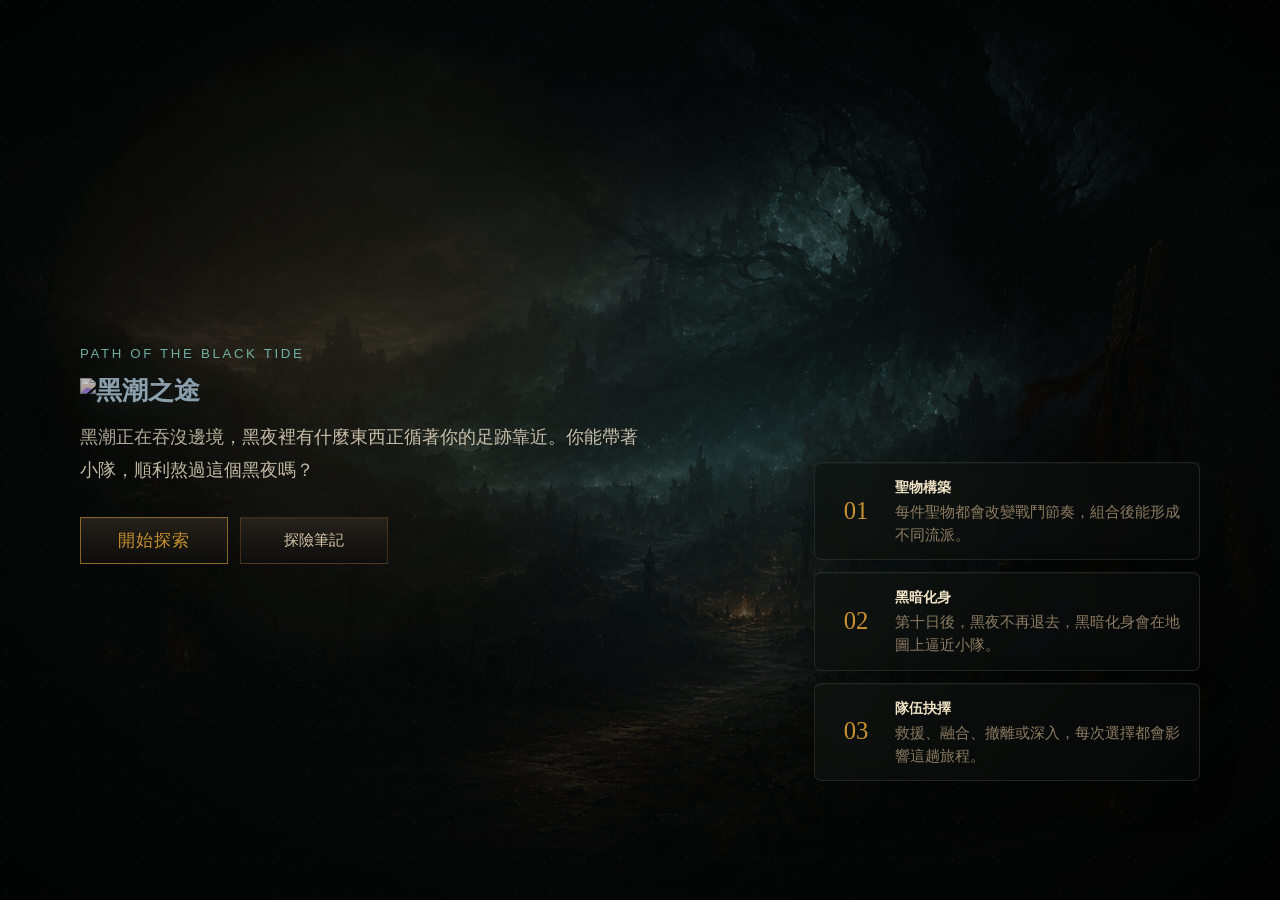
==== index.html @ b7eed9bb "Add sword law guardian and polish UI" ====
<!DOCTYPE html>
<html lang="zh-TW">
<head>
  <meta charset="UTF-8">
  <meta name="viewport" content="width=device-width, initial-scale=1.0">
  <title>黑潮之途</title>
  <meta name="description" content="帶領小隊踏上黑潮之途，在白日遠征與黑夜追獵之間，打造屬於你的聖物流派。">
  <meta property="og:title" content="黑潮之途">
  <meta property="og:description" content="白日遠征，黑夜追獵。打造聖物流派，踏上黑潮之途。">
  <meta property="og:image" content="assets/title-logo.png">
  <meta property="og:type" content="website">
  <meta name="twitter:card" content="summary_large_image">
  <meta name="twitter:title" content="黑潮之途">
  <meta name="twitter:description" content="白日遠征，黑夜追獵。打造聖物流派，踏上黑潮之途。">
  <meta name="twitter:image" content="assets/title-logo.png">
  <link rel="icon" type="image/png" href="assets/site-thumbnail.png">
  <link rel="apple-touch-icon" href="assets/site-thumbnail.png">
  <link rel="preload" as="image" href="assets/start-bg.png" fetchpriority="high">
  <link rel="preload" as="image" href="assets/title-logo.png" fetchpriority="high">
  <link rel="preload" as="image" href="assets/ui/modal-panel-frame.png">
  <link rel="preload" as="image" href="assets/ui/choice-button-frame.png">
  <link rel="preload" as="image" href="assets/effects/damage-digits/0.png">
  <link rel="preload" as="image" href="assets/effects/damage-digits/1.png">
  <link rel="preload" as="image" href="assets/effects/damage-digits/2.png">
  <link rel="preload" as="image" href="assets/effects/damage-digits/3.png">
  <link rel="preload" as="image" href="assets/effects/damage-digits/4.png">
  <link rel="preload" as="image" href="assets/effects/damage-digits/5.png">
  <link rel="preload" as="image" href="assets/effects/damage-digits/6.png">
  <link rel="preload" as="image" href="assets/effects/damage-digits/7.png">
  <link rel="preload" as="image" href="assets/effects/damage-digits/8.png">
  <link rel="preload" as="image" href="assets/effects/damage-digits/9.png">
<link rel="stylesheet" href="style.css?v=start-squad-battle-art6">
</head>
<body>
<div id="app">

  <!-- ═══════════════ 開始畫面 ═══════════════ -->
  <div id="start-screen" class="screen active">
    <div class="start-bg" aria-hidden="true"></div>
    <div class="start-shell">
      <section class="title-card">
        <div class="title-kicker">PATH OF THE BLACK TIDE</div>
        <h1 class="game-title">
          <img src="assets/title-logo.png" alt="黑潮之途">
          <span class="logo-mist" aria-hidden="true"></span>
        </h1>
        <p class="game-subtitle">
          黑潮正在吞沒邊境，黑夜裡有什麼東西正循著你的足跡靠近。你能帶著小隊，順利熬過這個黑夜嗎？
        </p>
        <div class="start-actions">
          <button id="btn-new-game" class="btn-primary">開始探索</button>
          <button id="btn-notes-start" class="btn-secondary">探險筆記</button>
        </div>
      </section>

      <aside class="start-brief">
        <div class="brief-item">
          <span class="brief-num">01</span>
          <span><b>聖物構築</b>每件聖物都會改變戰鬥節奏，組合後能形成不同流派。</span>
        </div>
        <div class="brief-item">
          <span class="brief-num">02</span>
          <span><b>黑暗化身</b>第十日後，黑夜不再退去，黑暗化身會在地圖上逼近小隊。</span>
        </div>
        <div class="brief-item">
          <span class="brief-num">03</span>
          <span><b>隊伍抉擇</b>救援、融合、撤離或深入，每次選擇都會影響這趟旅程。</span>
        </div>
      </aside>
    </div>
  </div>

  <!-- ═══════════════ 遊戲畫面 ═══════════════ -->
  <div id="game-screen" class="screen" style="display:none">

    <!-- 頂部狀態列 -->
    <div id="top-bar">
      <div id="day-display">
        <span id="day-label">第 <span id="day-num">1</span> 天</span>
        <span id="phase-label" class="phase-day">白日探索期</span>
      </div>
      <div id="actions-display" class="actions-display">
        <span class="actions-label">行動力</span>
        <span class="action-pips" aria-hidden="true">
          <span class="action-pip filled"></span>
          <span class="action-pip filled"></span>
          <span class="action-pip filled"></span>
        </span>
        <span class="actions-count"><span id="actions-left">3</span>&thinsp;/&thinsp;3</span>
        <span id="actions-hint" class="actions-hint">選擇相鄰格</span>
        <button id="btn-field-rest" class="btn-small">原地休息</button>
        <button id="btn-end-day" class="btn-small">結束今天</button>
      </div>
      <div id="darkness-display">
        <span id="darkness-label">黑暗</span><span id="darkness-num"></span>
        <span id="light-charges-display"></span>
        <div class="darkness-bar"><div id="darkness-bar-fill"></div></div>
      </div>
      <div id="top-controls">
        <button id="btn-open-log" class="btn-small">日誌</button>
        <button id="btn-open-notes" class="btn-small">探險筆記</button>
        <button id="btn-dev-tool" class="btn-small dev-tool-btn">測試工具</button>
      </div>
    </div>

    <!-- 主體 -->
    <div id="main-content">

      <!-- 左側：日誌面板 -->
      <div id="log-panel">
        <div class="log-panel-title">
          <span>日誌</span>
          <button id="btn-close-log" class="log-panel-close" type="button">關閉</button>
        </div>
        <div id="log-messages"></div>
      </div>

      <!-- 中間：地圖面板 -->
      <div id="map-panel">
        <button id="turn-end-float" class="turn-end-float" type="button" aria-live="polite">
          行動力已用完，請結束今天
        </button>
        <div id="map-viewport">
          <div id="map-grid"></div>
        </div>
        <div id="map-hint">點擊相鄰格子移動探索</div>
      </div>

      <!-- 右側面板 -->
      <div id="right-panel">
        <div id="squad-panel">
          <h3>小隊</h3>
          <div id="squad-list"></div>
        </div>

        <div id="effects-panel" style="display:none">
          <!-- 由 render.js 填入 -->
        </div>

        <div id="resonance-panel" style="display:none">
          <!-- 由 render.js 填入 -->
        </div>

      </div>
    </div>

  </div><!-- /#game-screen -->

  <!-- ═══════════════ 事件 Modal ═══════════════ -->
  <div id="event-modal" class="modal hidden">
    <div class="modal-content">
      <h2 id="modal-title"></h2>
      <div id="modal-desc"></div>
      <div id="modal-choices"></div>
    </div>
  </div>

  <!-- ═══════════════ 選角 Modal ═══════════════ -->
  <div id="squad-select-modal" class="modal hidden">
    <div class="modal-content squad-select-layout">
      <div class="squad-select-detail" id="squad-detail-left">
        <div class="char-detail-placeholder">將滑鼠移到角色卡上</div>
      </div>
      <div class="squad-select-center">
        <h2>選擇起始角色</h2>
        <p style="color:var(--text-dim);font-size:.9em;margin-bottom:16px">
          選擇 2 人（最多可帶 3 人，另一名可在探索中救援）
        </p>
        <div id="squad-select"></div>
        <div id="library-start-summary" class="library-start-summary hidden"></div>
        <button id="btn-open-library-select" class="btn-secondary library-start-button" type="button">開啟聖物庫</button>
        <div class="squad-actions">
          <button id="btn-confirm-squad" class="btn-primary" disabled>確認出發</button>
          <button id="btn-cancel-squad" class="btn-secondary">返回</button>
        </div>
      </div>
      <div class="squad-select-detail" id="squad-detail-right">
        <div class="char-detail-placeholder">選擇第二位角色後顯示</div>
      </div>
    </div>
  </div>

  <!-- ═══════════════ 聖物庫 Modal ═══════════════ -->
  <div id="library-select-modal" class="modal hidden">
    <div class="modal-content library-select-modal-content">
      <h2>聖物庫</h2>
      <div id="library-select-content"></div>
      <div class="library-select-actions">
        <button id="btn-close-library-select" class="btn-secondary" type="button">返回選角</button>
      </div>
    </div>
  </div>

  <!-- ═══════════════ 筆記 Modal ═══════════════ -->
  <div id="notes-modal" class="modal hidden">
    <div class="modal-content wide">
      <h2>探險筆記</h2>
      <div id="notes-content"></div>
      <button id="btn-close-notes" class="btn-secondary" style="margin-top:16px">關閉</button>
    </div>
  </div>

  <!-- ═══════════════ 結束畫面 ═══════════════ -->
  <div id="gameover-screen" class="screen" style="display:none">
    <div class="title-card">
      <h2 id="gameover-title"></h2>
      <p id="gameover-desc"></p>
      <div id="gameover-results"></div>
      <button id="btn-restart" class="btn-primary">再來一局</button>
    </div>
  </div>

  <!-- 黑夜過渡蓋層 -->
  <div id="day-transition-overlay" class="day-transition-overlay" aria-hidden="true"></div>
  <div id="night-overlay"></div>
  <div id="gameover-intro" class="gameover-intro" aria-hidden="true"></div>

</div><!-- /#app -->

<!-- Scripts（順序不可改） -->
<script src="js/config.js?v=dark-chase-limit1"></script>
<script src="js/data/equipment.js?v=formal-icons1"></script>
<script src="js/data/characters.js?v=formal-icons1"></script>
<script src="js/data/relics.js?v=sword-law-guardian1"></script>
<script src="js/data/enemies.js?v=sword-law-guardian1"></script>
<script src="js/data/events.js?v=rarity-roll1"></script>
<script src="js/data/resonances.js?v=iron-greatsword-sfx1"></script>
<script src="js/core/dice.js?v=formal-icons1"></script>
<script src="js/core/map.js?v=spread-map1"></script>
<script src="js/core/combat-status.js?v=gambler-pain-block1"></script>
  <script src="js/core/enemy-abilities.js?v=sword-law-multihit1"></script>
<script src="js/core/weakness-effects.js?v=sword-law-guardian1"></script>
<script src="js/core/combat.js?v=sword-law-multihit1"></script>
<script src="js/core/relic-rules.js?v=pain-mask-desc1"></script>
<script src="js/core/equipment-rules.js?v=rulesnotes2"></script>
<script src="js/core/game.js?v=night-wording1"></script>
<script src="js/core/inventory.js?v=reward-icons1"></script>
<script src="js/ui/icon-render.js?v=weapon-icons1"></script>
<script src="js/core/character-details.js?v=relic-title-icons1"></script>
<script src="js/core/dice-flow.js?v=formal-icons1"></script>
<script src="js/core/relic-resonance.js?v=resonance-charge-visible1"></script>
<script src="js/core/game-state.js?v=night-wording1"></script>
  <script src="js/core/combat-flow.js?v=sword-law-multihit1"></script>
  <script src="js/core/combat-victory-flow.js?v=dark-respawn1"></script>
  <script src="js/core/combat-tooltips.js?v=sword-law-guardian1"></script>
  <script src="js/core/combat-inventory-flow.js?v=guide-item-target-fix1"></script>
  <script src="js/core/combat-threat.js?v=sword-law-guardian1"></script>
  <script src="js/core/combat-retreat.js?v=guide-combat-no-retreat1"></script>
<script src="js/core/site-actions.js?v=transition-lock1"></script>
<script src="js/core/echo-sites.js?v=sword-law-guardian1"></script>
<script src="js/core/event-handlers.js?v=event-limit2"></script>
<script src="js/core/event-treasure.js?v=reward-icons1"></script>
<script src="js/core/event-encounters.js?v=gear-progress-trim1"></script>
<script src="js/core/event-traps.js?v=event-injury-sfx1"></script>
<script src="js/core/event-notes.js?v=reserve-cleanup1"></script>
<script src="js/core/dark-monsters.js?v=dark-chase-limit1"></script>
<script src="js/ui/fx-player.js?v=fx-player-ambush1"></script>
<script src="js/core/dev-tool.js?v=night-wording1"></script>
<script src="js/ui/audio-manager.js?v=dual-banner-resonance-sfx1"></script>
<script src="js/ui/render.js?v=night-wording1"></script>
<script src="js/ui/modal-render.js?v=sword-law-multihit1"></script>
<script src="js/ui/notes-render.js?v=notes-transparent-cards1"></script>
<script src="js/ui/tutorial-render.js?v=notes-transparent-cards1"></script>
<script src="js/ui/asset-preloader.js?v=sword-law-guardian1"></script>
<script src="js/main.js?v=restart-audio1"></script>
</body>
</html>
---- style.css ----
/* ════════════════════════════════════════════
   黑潮之途 — 主樣式
   ════════════════════════════════════════════ */

:root {
  --bg:          #0d0d0d;
  --surface:     #141414;
  --surface2:    #1c1c1c;
  --border:      #2a2a2a;
  --text:        #cbbfa8;
  --text-dim:    #6a5e4e;
  --text-bright: #e8dcc8;

  --accent:      #c8890a;
  --accent-dim:  #6a4a06;
  --night-accent: #5a7acc;
  --night-dim:   #2a3a5a;
  --dawn-color:  #e8d040;

  --success:     #3a7a3a;
  --danger-col:  #7a2020;

  /* 地圖格色 */
  --c-fog:     #080808;
  --c-empty:   #161616;
  --c-forest:  #121811;
  --c-ruins:   #080807;
  --c-cave:    #101217;
  --c-altar:   #170a1a;
  --c-rest:    #1a1206;
  --c-enemy:   #1a0606;
  --c-relic:   #06191a;

  --font-serif: 'Noto Serif TC', 'Georgia', serif;
  --font-sans:  'Noto Sans TC', 'Arial', sans-serif;
}

*, *::before, *::after { box-sizing: border-box; margin: 0; padding: 0; }

html, body {
  height: 100%;
  background: var(--bg);
  color: var(--text);
  font-family: var(--font-sans);
  font-size: 17px;
  line-height: 1.5;
}

#app { display: flex; flex-direction: column; height: 100vh; overflow: hidden; }

body.combat-world-impact-surge #game-screen {
  animation: combat-world-impact-surge .46s cubic-bezier(.12, .74, .16, 1);
}

body.combat-world-impact-surge #event-modal:not(.hidden) .modal-content.combat-modal {
  animation: combat-modal-world-impact-surge .46s cubic-bezier(.12, .74, .16, 1);
}

body.combat-world-impact-finisher #game-screen {
  animation: combat-world-impact-finisher .56s cubic-bezier(.1, .76, .14, 1);
}

body.combat-world-impact-finisher #event-modal:not(.hidden) .modal-content.combat-modal {
  animation: combat-modal-world-impact-finisher .56s cubic-bezier(.1, .76, .14, 1);
}

body.combat-preimpact-world-surge #game-screen,
body.combat-preimpact-world-surge #event-modal:not(.hidden) .modal-content.combat-modal {
  animation: combat-preimpact-world-surge .16s steps(2, end);
}

body.combat-preimpact-world-finisher #game-screen,
body.combat-preimpact-world-finisher #event-modal:not(.hidden) .modal-content.combat-modal {
  animation: combat-preimpact-world-finisher .26s steps(3, end);
}

@keyframes combat-world-impact-surge {
  0%, 100% { transform: translate(0, 0); filter: none; }
  12% { transform: translate(-5px, 2px); filter: brightness(1.04) contrast(1.03); }
  28% { transform: translate(4px, -2px); }
  46% { transform: translate(-3px, -1px); }
  68% { transform: translate(2px, 1px); filter: brightness(1.02); }
}

@keyframes combat-world-impact-finisher {
  0%, 100% { transform: translate(0, 0); filter: none; }
  8% { transform: translate(-10px, 4px); filter: brightness(1.08) contrast(1.05) saturate(1.06); }
  20% { transform: translate(9px, -5px); }
  34% { transform: translate(-7px, -3px); filter: grayscale(.12) brightness(1.05); }
  52% { transform: translate(5px, 2px); }
  72% { transform: translate(-2px, 1px); filter: brightness(1.02); }
}

@keyframes combat-modal-world-impact-surge {
  0%, 100% { transform: translate(0, 0); filter: none; }
  12% { transform: translate(-6px, 3px); filter: brightness(1.04) contrast(1.03); }
  28% { transform: translate(5px, -3px); }
  46% { transform: translate(-3px, -1px); }
  68% { transform: translate(2px, 1px); filter: brightness(1.02); }
}

@keyframes combat-modal-world-impact-finisher {
  0%, 100% { transform: translate(0, 0); filter: none; }
  8% { transform: translate(-13px, 6px); filter: brightness(1.1) contrast(1.06) saturate(1.06); }
  20% { transform: translate(11px, -6px); }
  34% { transform: translate(-9px, -4px); filter: grayscale(.14) brightness(1.06); }
  52% { transform: translate(6px, 3px); }
  72% { transform: translate(-3px, 1px); filter: brightness(1.02); }
}

@keyframes combat-preimpact-world-surge {
  0%, 100% { filter: none; }
  34% { filter: grayscale(.16) brightness(1.2) contrast(1.1); }
  67% { filter: brightness(.82) contrast(1.2); }
}

@keyframes combat-preimpact-world-finisher {
  0%, 100% { filter: none; }
  22% { filter: grayscale(.55) brightness(1.48) contrast(1.22); }
  48% { filter: brightness(.72) contrast(1.28) saturate(.72); }
  74% { filter: grayscale(.3) brightness(1.26) contrast(1.14); }
}

/* ── Screens ─────────────────────────────── */
.screen { display: none; flex: 1; flex-direction: column; }
.screen.active { display: flex; }

/* ── Start Screen ────────────────────────── */
#start-screen {
  position: relative;
  min-height: 100vh;
  justify-content: center;
  align-items: stretch;
  overflow: hidden;
  background: #080908;
}

#start-screen::before,
#start-screen::after {
  content: "";
  position: absolute;
  inset: 0;
  pointer-events: none;
}

#start-screen::before {
  background:
    radial-gradient(ellipse at center, transparent 38%, rgba(0,0,0,.24) 68%, rgba(0,0,0,.66) 100%),
    linear-gradient(90deg, rgba(6,8,8,.94) 0%, rgba(6,9,9,.7) 36%, rgba(6,12,12,.34) 62%, rgba(6,7,7,.86) 100%),
    linear-gradient(180deg, rgba(4,4,4,.42) 0%, rgba(4,4,4,.08) 38%, rgba(4,4,4,.86) 100%);
  z-index: 1;
}

#start-screen::after {
  background:
    radial-gradient(circle at 28% 38%, rgba(201,145,47,.12), transparent 30%),
    radial-gradient(circle at 58% 50%, rgba(74,154,154,.16), transparent 34%),
    radial-gradient(circle at 20% 20%, rgba(255,255,255,.035) 0 1px, transparent 1.5px),
    radial-gradient(circle at 70% 72%, rgba(255,255,255,.025) 0 1px, transparent 1.5px);
  background-size: auto, auto, 34px 34px, 46px 46px;
  mix-blend-mode: screen;
  opacity: .68;
  z-index: 2;
}

.start-bg {
  position: absolute;
  inset: 0;
  background: url("assets/start-bg.png") center / cover no-repeat;
  transform: scale(1.02);
}

.start-shell {
  position: relative;
  z-index: 3;
  width: min(1120px, calc(100% - 40px));
  min-height: 100vh;
  margin: 0 auto;
  display: grid;
  grid-template-columns: minmax(0, 1.04fr) minmax(280px, .58fr);
  align-items: center;
  gap: 42px;
  padding: 46px 0 38px;
}

#start-screen .title-card {
  width: min(620px, 100%);
  padding: 0;
  border: 0;
  background: transparent;
  box-shadow: none;
  text-align: left;
}

.title-kicker {
  color: #70b2a6;
  font-size: .78em;
  letter-spacing: .2em;
  margin-bottom: 14px;
  text-transform: uppercase;
}

.game-title {
  position: relative;
  display: inline-grid;
  isolation: isolate;
  margin: 0 0 18px;
  line-height: 1;
}

.game-title img {
  position: relative;
  z-index: 2;
  display: block;
  width: min(620px, 100%);
  height: auto;
  opacity: .92;
  filter:
    brightness(.82)
    saturate(.88)
    sepia(.08)
    hue-rotate(158deg)
    drop-shadow(0 22px 30px rgba(0,0,0,.72))
    drop-shadow(0 0 26px rgba(49,116,112,.18));
}

.game-title::before {
  content: "";
  position: absolute;
  left: 8%;
  right: 7%;
  bottom: 9%;
  height: 22%;
  z-index: 1;
  background: radial-gradient(ellipse at center, rgba(0,0,0,.62), transparent 70%);
  filter: blur(10px);
  transform: translateY(16px);
}

.logo-mist {
  position: absolute;
  z-index: 3;
  left: 4%;
  right: 4%;
  bottom: -5%;
  height: 38%;
  pointer-events: none;
  background:
    radial-gradient(ellipse at 42% 55%, rgba(106, 178, 170, .18), transparent 62%),
    linear-gradient(180deg, transparent 0%, rgba(15, 32, 31, .22) 42%, rgba(5, 8, 8, .46) 100%);
  mix-blend-mode: screen;
  filter: blur(8px);
  opacity: .62;
}

.game-subtitle {
  color: rgba(235,225,200,.82);
  font-size: 1.04em;
  line-height: 1.85;
  max-width: 560px;
  margin: 0 0 30px;
}

.start-actions {
  display: flex;
  flex-wrap: wrap;
  gap: 12px;
}

#start-screen .btn-primary,
#start-screen .btn-secondary {
  margin: 0;
  min-width: 148px;
}

.start-brief {
  display: grid;
  gap: 12px;
  align-self: end;
  margin-bottom: 9vh;
}

.brief-item {
  display: grid;
  grid-template-columns: 54px 1fr;
  gap: 12px;
  align-items: center;
  padding: 13px 14px;
  border: 1px solid rgba(134, 157, 137, .18);
  border-radius: 7px;
  background:
    linear-gradient(135deg, rgba(15, 22, 20, .6), rgba(8, 9, 9, .42)),
    rgba(10,10,9,.42);
  box-shadow: inset 0 1px 0 rgba(255,255,255,.032), 0 14px 36px rgba(0,0,0,.24);
  backdrop-filter: blur(9px) saturate(.86);
}

.brief-num {
  color: var(--accent);
  font-family: var(--font-serif);
  font-size: 1.45em;
  text-align: center;
}

.brief-item span:last-child {
  color: var(--text-dim);
  font-size: .88em;
  line-height: 1.55;
}

.brief-item b {
  display: block;
  color: var(--text-bright);
  font-size: .95em;
  margin-bottom: 2px;
}

/* ── Buttons ─────────────────────────────── */
.btn-primary {
  display: block;
  margin: 8px auto;
  min-width: 140px;
  padding: 11px 28px;
  background: var(--accent);
  color: #0d0d0d;
  font-family: var(--font-serif);
  font-size: 1em;
  letter-spacing: .06em;
  border: none;
  cursor: pointer;
  transition: background .15s;
}
.btn-primary:hover:not(:disabled) { background: #e0a020; }
.btn-primary:disabled { opacity: .45; cursor: default; }

.btn-secondary {
  display: block;
  margin: 8px auto;
  min-width: 120px;
  padding: 9px 22px;
  background: transparent;
  color: var(--text-dim);
  font-size: .9em;
  border: 1px solid var(--border);
  cursor: pointer;
  transition: border-color .15s, color .15s;
}
.btn-secondary:hover { border-color: var(--accent); color: var(--accent); }

.btn-small {
  padding: 4px 10px;
  background: transparent;
  color: var(--text-dim);
  font-size: .9em;
  border: 1px solid var(--border);
  cursor: pointer;
  transition: background .15s, border-color .15s, color .15s, box-shadow .15s, transform .15s;
}
.btn-small:hover { border-color: var(--accent); color: var(--accent); }
.btn-small:disabled { opacity: .4; cursor: default; }

.btn-tiny {
  padding: 1px 6px;
  background: transparent;
  color: var(--accent);
  font-size: .85em;
  border: 1px solid var(--accent-dim);
  cursor: pointer;
  margin-left: 6px;
  vertical-align: middle;
}
.btn-tiny:hover { background: rgba(200,137,10,.12); }

/* ── Game Screen Layout ───────────────────── */
#game-screen {
  flex-direction: column;
  height: 100vh;
  overflow: hidden;
}

#top-bar {
  display: flex;
  align-items: center;
  justify-content: space-between;
  padding: 8px 16px;
  background: var(--surface);
  border-bottom: 1px solid var(--border);
  flex-shrink: 0;
  gap: 12px;
}

#day-display {
  min-width: 0;
  flex-shrink: 0;
}

#day-label { font-size: 1em; color: var(--text-bright); }

.phase-day   { color: var(--accent);      font-size: .92em; margin-left: 10px; }
.phase-night { color: var(--night-accent); font-size: .92em; margin-left: 10px; }
.phase-dawn  { color: var(--dawn-color);   font-size: .92em; margin-left: 10px; }

#actions-display {
  display: flex;
  align-items: center;
  flex-wrap: wrap;
  gap: 8px;
  flex-shrink: 0;
  min-height: 34px;
  padding: 5px 10px;
  color: var(--text-dim);
  font-size: .92em;
  border: 1px solid rgba(201,145,47,.24);
  border-radius: 6px;
  background: rgba(201,145,47,.055);
}

.actions-label {
  color: var(--text-bright);
  font-weight: 600;
}

.action-pips {
  display: flex;
  gap: 4px;
}

.action-pip {
  width: 10px;
  height: 10px;
  border-radius: 50%;
  border: 1px solid rgba(201,145,47,.48);
  background: rgba(0,0,0,.26);
}

.action-pip.filled {
  background: var(--accent);
  box-shadow: 0 0 10px rgba(201,145,47,.36);
}

.actions-count {
  color: var(--text-bright);
  font-variant-numeric: tabular-nums;
}

.actions-hint {
  color: #b7a57f;
  font-size: .86em;
  white-space: nowrap;
}

#actions-display.actions-low {
  border-color: rgba(224,160,32,.42);
}

#actions-display.actions-empty {
  border-color: rgba(224,160,32,.72);
  background: rgba(224,160,32,.12);
  box-shadow: 0 0 18px rgba(224,160,32,.12);
}

#actions-display.actions-empty .actions-hint {
  color: var(--accent);
}

#btn-end-day.end-day-ready {
  border-color: rgba(224,160,32,.9);
  background: linear-gradient(180deg, #d99a1d, #a96a12);
  color: #120d06;
  font-weight: 700;
  box-shadow: 0 0 18px rgba(224,160,32,.26);
  transform: translateY(-1px);
}

#btn-end-day.end-day-ready:hover {
  border-color: #f0bd52;
  color: #090604;
  box-shadow: 0 0 24px rgba(224,160,32,.38);
}

#top-controls { display: flex; gap: 8px; align-items: center; }
#btn-open-log {
  display: none;
}
.dev-tool-btn {
  border-color: rgba(112, 178, 166, .45);
  color: #9bd4cb;
}

#main-content {
  display: flex;
  flex: 1;
  overflow: hidden;
  min-height: 0;
}

/* ── Map Panel ───────────────────────────── */
#map-panel {
  position: relative;
  flex-shrink: 0;
  display: flex;
  flex-direction: column;
  align-items: center;
  padding: 12px 14px;
  background: var(--surface);
  border-left: 1px solid var(--border);
  border-right: 1px solid var(--border);
  gap: 8px;
}

.turn-end-float {
  position: absolute;
  top: 18px;
  left: 50%;
  z-index: 5;
  max-width: calc(100% - 36px);
  padding: 8px 14px;
  color: #130d04;
  font-family: var(--font-sans);
  font-size: .95em;
  font-weight: 700;
  text-align: center;
  white-space: nowrap;
  cursor: pointer;
  opacity: 0;
  transform: translate(-50%, -8px);
  border: 1px solid rgba(255, 224, 150, .62);
  border-radius: 999px;
  background: linear-gradient(180deg, #e5aa35, #b87514);
  box-shadow: 0 8px 24px rgba(0,0,0,.32), 0 0 18px rgba(224,160,32,.28);
  transition: opacity .16s ease, transform .16s ease;
}

.turn-end-float.visible {
  opacity: 1;
  transform: translate(-50%, 0);
}

.turn-end-float:hover {
  background: linear-gradient(180deg, #f0bb4c, #c98719);
  box-shadow: 0 8px 24px rgba(0,0,0,.34), 0 0 24px rgba(224,160,32,.38);
}

.turn-end-float:focus-visible {
  outline: 2px solid rgba(255, 230, 170, .9);
  outline-offset: 3px;
}

.guide-quest-card {
  width: 100%;
  box-sizing: border-box;
  align-self: center;
  flex: 0 0 auto;
  margin-top: 10px;
  padding: 8px 12px 9px;
  border: 1px solid rgba(112, 178, 166, .32);
  border-radius: 8px;
  background:
    linear-gradient(135deg, rgba(14, 42, 40, .78), rgba(13, 12, 10, .7)),
    rgba(7, 8, 8, .72);
  box-shadow:
    inset 0 1px 0 rgba(255,255,255,.04),
    0 10px 28px rgba(0,0,0,.24),
    0 0 20px rgba(112, 178, 166, .12);
  animation: guide-quest-card-in .28s ease-out both;
}

.guide-quest-card.altar-stage {
  border-color: rgba(230, 178, 96, .46);
  background:
    linear-gradient(135deg, rgba(72, 48, 22, .74), rgba(14, 12, 10, .72)),
    rgba(7, 8, 8, .72);
  box-shadow:
    inset 0 1px 0 rgba(255,255,255,.04),
    0 10px 28px rgba(0,0,0,.24),
    0 0 22px rgba(230, 178, 96, .15);
}

.guide-quest-step {
  margin-bottom: 3px;
  color: #8fd8cd;
  font-size: .72em;
  font-weight: 800;
  letter-spacing: .12em;
}

.guide-quest-card.altar-stage .guide-quest-step {
  color: #e7bb69;
}

.guide-quest-title {
  color: var(--text-bright);
  font-size: .92em;
  font-weight: 800;
  margin-bottom: 3px;
}

.guide-quest-body {
  color: var(--text-dim);
  font-size: .78em;
  line-height: 1.42;
}

#map-grid {
  display: grid;
  grid-template-columns: repeat(12, 46px);
  grid-template-rows:    repeat(12, 46px);
  gap: 2px;
  border: 0;
  transform-origin: 0 0;
  will-change: transform;
}

#map-viewport {
  position: relative;
  width: max-content;
  max-width: 100%;
  flex: 0 0 auto;
  align-self: center;
  min-height: auto;
  overflow: hidden;
  border: 1px solid rgba(201,145,47,.5);
  background:
    linear-gradient(180deg, rgba(0,0,0,.72), rgba(21,18,14,.88));
  box-shadow:
    inset 0 0 0 1px rgba(0,0,0,.8),
    inset 0 0 34px rgba(0,0,0,.75),
    0 0 26px rgba(201,145,47,.12);
}

.map-cell {
  width: 46px; height: 46px;
  display: flex;
  flex-direction: column;
  align-items: center;
  justify-content: center;
  cursor: pointer;
  transition: filter .08s;
  position: relative;
  user-select: none;
  border: 1px solid transparent;
}
.map-cell:hover:not(.fog) { filter: brightness(1.6); }

/* 迷霧 */
.map-cell.fog { background: var(--c-fog); cursor: default; }
.map-cell.fog:hover { filter: none; }

/* 地形 */
.map-cell.type-empty  { background: var(--c-empty); }
.map-cell.type-forest {
  background:
    radial-gradient(circle at 50% 48%, rgba(142, 170, 112, .20), rgba(9, 11, 8, .16) 68%),
    url("assets/terrain/forest-tile.png?v=2") center / 106% 106% no-repeat,
    var(--c-forest);
  box-shadow:
    inset 0 0 0 1px rgba(150, 170, 130, .08),
    inset 0 0 12px rgba(0, 0, 0, .24);
}
.map-cell.type-ruins {
  background:
    radial-gradient(circle at 50% 48%, rgba(188, 182, 158, .22), rgba(3, 3, 3, .24) 68%),
    url("assets/terrain/ruins-tile.png?v=2") center / 110% 110% no-repeat,
    var(--c-ruins);
  box-shadow:
    inset 0 0 0 1px rgba(222, 214, 190, .12),
    inset 0 0 11px rgba(0, 0, 0, .24),
    0 0 8px rgba(205, 196, 168, .10);
}
.map-cell.type-cave {
  background:
    radial-gradient(circle at 50% 48%, rgba(92, 112, 176, .22), rgba(8, 8, 12, .14) 68%),
    url("assets/terrain/cave-tile.png?v=2") center / 108% 108% no-repeat,
    var(--c-cave);
  box-shadow:
    inset 0 0 0 1px rgba(139, 157, 224, .14),
    inset 0 0 12px rgba(0, 0, 0, .22),
    0 0 8px rgba(78, 99, 190, .16);
}
.map-cell.type-altar {
  border-color: rgba(213, 166, 90, .34);
  background:
    radial-gradient(circle at 50% 45%, rgba(222, 169, 86, .38), rgba(70, 38, 30, .48) 58%, rgba(15, 7, 14, .42) 100%),
    url("assets/terrain/altar-tile.png") center / 118% 118% no-repeat,
    var(--c-altar);
  box-shadow:
    inset 0 0 16px rgba(244, 191, 104, .14),
    0 0 10px rgba(214, 146, 75, .18);
}
.map-cell.type-altar:not(.cleared):not(.has-player) {
  border-color: rgba(230, 178, 96, .58);
  box-shadow:
    inset 0 0 18px rgba(244, 191, 104, .20),
    0 0 15px rgba(214, 146, 75, .28);
}
.map-cell.type-rest {
  background:
    radial-gradient(circle at 50% 48%, rgba(151, 72, 24, .24), rgba(12, 7, 4, .52) 70%),
    url("assets/terrain/rest-tile.png") center / 116% 116% no-repeat,
    var(--c-rest);
}
#game-screen.night-mode .map-cell.type-rest:not(.cleared) {
  border-color: rgba(122, 220, 255, .76);
  background:
    radial-gradient(circle at 50% 42%, rgba(116, 236, 255, .38), rgba(34, 104, 188, .26) 42%, rgba(5, 12, 34, .54) 78%),
    linear-gradient(180deg, rgba(80, 170, 255, .32), rgba(8, 12, 34, .52)),
    url("assets/terrain/rest-tile.png") center / 116% 116% no-repeat,
    var(--c-rest);
  box-shadow:
    inset 0 0 18px rgba(118, 230, 255, .26),
    inset 0 0 34px rgba(42, 82, 210, .20),
    0 0 14px rgba(78, 178, 255, .36);
}
.map-cell.type-rest.cleared {
  background:
    radial-gradient(circle at 50% 48%, rgba(82, 48, 32, .18), rgba(8, 6, 5, .58) 70%),
    url("assets/terrain/rest-tile-used.png") center / 116% 116% no-repeat,
    var(--c-rest);
}
.map-cell.type-enemy  {
  background:
    radial-gradient(circle at 50% 48%, rgba(190, 92, 84, .58) 0 30%, rgba(116, 46, 46, .32) 52%, rgba(36, 10, 12, .12) 72%, transparent 100%),
    #151111;
}
.map-cell.type-relic  { background: var(--c-relic); }

/* 玩家位置 */
.map-cell.has-player  { background: #201808; border-color: var(--accent) !important; }

/* 可移動格高亮 */
.map-cell.adjacent-highlight { border-color: var(--accent-dim); }

.map-cell.guide-quest-target:not(.fog):not(.has-player) {
  border-color: rgba(117, 231, 211, .92);
  box-shadow:
    inset 0 0 16px rgba(117, 231, 211, .22),
    0 0 0 1px rgba(117, 231, 211, .52),
    0 0 18px rgba(117, 231, 211, .32);
  animation: guide-target-pulse 1.1s ease-in-out infinite alternate;
}

.map-cell.guide-quest-target.type-altar:not(.fog):not(.has-player) {
  border-color: rgba(255, 206, 116, .98);
  box-shadow:
    inset 0 0 18px rgba(255, 206, 116, .24),
    0 0 0 1px rgba(255, 206, 116, .62),
    0 0 22px rgba(255, 206, 116, .42);
}

.guide-quest-badge {
  position: absolute;
  left: 50%;
  top: -8px;
  z-index: 5;
  padding: 1px 5px 2px;
  border: 1px solid rgba(255, 230, 170, .62);
  border-radius: 999px;
  background: rgba(18, 14, 10, .92);
  color: #ffe6aa;
  font-size: 9px;
  font-weight: 900;
  line-height: 1.2;
  white-space: nowrap;
  pointer-events: none;
  transform: translateX(-50%);
  box-shadow: 0 0 10px rgba(255, 206, 116, .28);
}

/* 清除過的格子 */
.map-cell.type-enemy.cleared  { background: #0e0606; }
.map-cell.type-relic.cleared  { background: #060d0e; }
.map-cell.type-forest.cleared,
.map-cell.type-ruins.cleared,
.map-cell.type-cave.cleared {
  filter: brightness(.9) saturate(.82);
}
.map-cell.type-forest.cleared .cell-label,
.map-cell.type-ruins.cleared .cell-label,
.map-cell.type-cave.cleared .cell-label {
  color: rgba(214, 204, 178, .58);
  font-size: .66rem;
  text-shadow: 0 1px 3px rgba(0, 0, 0, .85);
}

/* 未踏入的地形格（?）— 統一暗色調，弱化地形背景 */
.map-cell.type-forest:not(.has-player):not(.cleared) .cell-icon,
.map-cell.type-ruins:not(.has-player):not(.cleared) .cell-icon,
.map-cell.type-cave:not(.has-player):not(.cleared) .cell-icon,
.map-cell.type-altar:not(.has-player):not(.cleared) .cell-icon { color: var(--text-dim); font-size: 1.1em; }

.cell-icon  { font-size: 1.15em; line-height: 1; pointer-events: none; }
.cell-icon-img {
  width: min(92%, 44px);
  height: min(92%, 44px);
  object-fit: contain;
  filter:
    drop-shadow(0 0 5px rgba(201, 145, 47, .62))
    drop-shadow(0 2px 5px rgba(0, 0, 0, .62));
}
.cell-icon-img.dark-gift-map-icon {
  filter:
    drop-shadow(0 0 5px rgba(145, 66, 255, .72))
    drop-shadow(0 2px 5px rgba(0, 0, 0, .62));
}
.cell-icon-img.treasure-chest-map-icon {
  width: min(96%, 46px);
  height: min(96%, 46px);
}
.cell-icon-img.treasure-chest-weapon {
  filter:
    saturate(1.12)
    brightness(1.08)
    drop-shadow(0 0 6px rgba(238, 184, 72, .72))
    drop-shadow(0 2px 5px rgba(0, 0, 0, .62));
}
.cell-icon-img.treasure-chest-broken {
  filter:
    saturate(.72)
    sepia(.28)
    hue-rotate(-10deg)
    brightness(.78)
    drop-shadow(0 0 5px rgba(118, 54, 31, .68))
    drop-shadow(0 2px 5px rgba(0, 0, 0, .7));
}
.cell-icon-img.enemy-map-icon {
  width: min(98%, 47px);
  height: min(98%, 47px);
}
.cell-icon-img.relic-map-icon,
.cell-icon-img.dropped-relic-map-icon {
  width: min(86%, 41px);
  height: min(86%, 41px);
  object-fit: contain;
  filter:
    drop-shadow(0 0 7px rgba(122, 238, 218, .5))
    drop-shadow(0 2px 5px rgba(0, 0, 0, .72));
}
.cell-icon-img.rescue-map-icon,
.cell-icon-img.unique-strong-map-icon,
.cell-icon-img.corrupted-map-icon {
  width: min(98%, 47px);
  height: min(98%, 47px);
  object-fit: contain;
  filter:
    drop-shadow(0 0 7px rgba(213, 55, 32, .62))
    drop-shadow(0 2px 6px rgba(0, 0, 0, .74));
}
.cell-icon-img.rescue-map-icon {
  filter:
    drop-shadow(0 0 7px rgba(232, 185, 70, .72))
    drop-shadow(0 2px 6px rgba(0, 0, 0, .74));
}
.cell-icon-img.enemy-map-cage_warden {
  filter:
    drop-shadow(0 0 6px rgba(232, 185, 70, .78))
    drop-shadow(0 2px 6px rgba(0, 0, 0, .72));
}
.cell-icon-img.echo-site-map-icon {
  width: min(98%, 48px);
  height: min(98%, 48px);
  filter:
    brightness(1.08)
    saturate(1.12)
    drop-shadow(0 0 7px rgba(117, 231, 211, .66))
    drop-shadow(0 0 9px rgba(201, 145, 47, .34))
    drop-shadow(0 2px 6px rgba(0, 0, 0, .72));
}
.cell-icon-img.battle-map-icon {
  width: min(94%, 45px);
  height: min(94%, 45px);
  filter:
    drop-shadow(0 0 6px rgba(213, 55, 32, .7))
    drop-shadow(0 2px 6px rgba(0, 0, 0, .72));
}
.cell-label { font-size: .66em; color: var(--text-dim); pointer-events: none; }
.cell-drop-badge {
  position: absolute;
  right: 3px;
  bottom: 3px;
  width: 18px;
  height: 18px;
  display: grid;
  place-items: center;
  border: 1px solid rgba(230,167,57,.78);
  border-radius: 50%;
  background: rgba(18, 14, 10, .88);
  box-shadow: 0 0 10px rgba(230,167,57,.34);
  font-size: .72em;
  line-height: 1;
  pointer-events: none;
  z-index: 3;
}
.cell-q-badge {
  position: absolute; top: 2px; right: 3px;
  font-size: .58em; color: #777; font-weight: 700;
  line-height: 1; pointer-events: none;
}
.rest-cooldown-badge {
  position: absolute;
  top: 2px;
  right: 3px;
  min-width: 12px;
  height: 12px;
  padding: 0 3px;
  border: 1px solid rgba(225, 151, 74, .38);
  border-radius: 999px;
  background: rgba(20, 10, 6, .88);
  color: #e1a25c;
  font-size: 9px;
  font-weight: 800;
  line-height: 10px;
  text-align: center;
  pointer-events: none;
  text-shadow: 0 0 5px rgba(0, 0, 0, .9);
}

.render-error {
  grid-column: 1 / -1;
  align-self: center;
  justify-self: center;
  color: var(--danger);
  font-size: .9em;
  padding: 12px;
  text-align: center;
}

#map-legend {
  display: flex;
  flex-wrap: wrap;
  gap: 8px;
  justify-content: center;
}
.legend-item { font-size: .85em; color: var(--text-dim); }

#map-hint { font-size: .85em; color: var(--text-dim); text-align: center; }

@keyframes guide-quest-card-in {
  0% { opacity: 0; transform: translateY(-8px); filter: blur(2px); }
  100% { opacity: 1; transform: translateY(0); filter: blur(0); }
}

@keyframes guide-target-pulse {
  0% { filter: brightness(1); transform: translateY(0); }
  100% { filter: brightness(1.28); transform: translateY(-1px); }
}

/* 黑夜模式不要濾整張地圖，避免黑暗怪警戒色被轉色。 */
#game-screen.night-mode #map-grid  {
  filter: none;
  background:
    radial-gradient(circle at 50% 44%, rgba(30, 43, 88, .24), transparent 46%),
    linear-gradient(180deg, rgba(3, 4, 14, .96), rgba(1, 1, 7, .98));
  border-color: rgba(84, 105, 170, .42);
  box-shadow:
    inset 0 0 0 1px rgba(8, 12, 34, .92),
    inset 0 0 54px rgba(0, 0, 0, .92),
    0 0 30px rgba(31, 48, 112, .24);
}
#game-screen.night-mode .map-cell.type-empty:not(.fog):not(.has-player)::after {
  content: "";
  position: absolute;
  inset: 0;
  z-index: 2;
  pointer-events: none;
  background:
    radial-gradient(circle at 50% 44%, rgba(32, 43, 92, .12), transparent 46%),
    rgba(3, 5, 18, .48);
  mix-blend-mode: multiply;
}
#game-screen.night-mode .map-cell.has-player::after,
#game-screen.night-mode .map-cell:hover::after {
  background:
    radial-gradient(circle at 50% 44%, rgba(64, 73, 122, .16), transparent 48%),
    rgba(3, 5, 18, .28);
}
#game-screen.night-mode .map-cell.type-empty:not(.fog):not(.has-player) {
  border-color: rgba(84, 105, 170, .16);
  box-shadow: inset 0 0 16px rgba(0, 0, 0, .64);
}
#game-screen.night-mode .map-cell.has-player .cell-icon,
#game-screen.night-mode .map-cell.has-player .cell-label {
  color: #e4bf70;
  text-shadow: 0 0 12px rgba(230, 167, 57, .45);
}
#game-screen.night-mode #map-panel { background: #080812; }
#game-screen.night-mode #log-panel { background: #080810; }
#game-screen.night-mode #top-bar   { background: #0a0a16; border-color: #1a1a3a; }
#game-screen.night-mode             { background: #09090f; }

/* 黎明 */
#game-screen.dawn-mode #map-grid { filter: brightness(1.2) sepia(.2); }

/* ── Right Panel ─────────────────────────── */
#right-panel {
  flex: 1;
  display: flex;
  flex-direction: column;
  overflow-y: auto;
  padding: 8px 14px;
  gap: 12px;
  min-width: 240px;
}

#right-panel h3 {
  font-size: .9em;
  color: var(--text-dim);
  text-transform: uppercase;
  letter-spacing: .1em;
  margin-bottom: 6px;
  padding-bottom: 4px;
  border-bottom: 1px solid var(--border);
}
.panel-hint     { font-size: .8em; font-weight: normal; text-transform: none; }
.panel-small-text { font-size: .85em; color: var(--text-dim); }

/* ── Character Cards ─────────────────────── */
.char-card {
  background: var(--surface2);
  border: 1px solid var(--border);
  padding: 8px 10px;
  margin-bottom: 14px;
  border-radius: 1px;
  display: flex;
  flex-direction: column;
  gap: 2px;
}

/* 第一列：圖示 + 名字 + 職業 + HP 條 */
.card-title-row {
  display: flex;
  align-items: center;
  gap: 5px;
  margin-bottom: 4px;
}
.card-icon  { font-size: 1.1em; flex-shrink: 0; }
.card-name  { font-size: 1em; color: var(--text-bright); font-weight: 600; }
.card-cls   { font-size: .78em; color: var(--text-dim); margin-right: auto; }
.card-hp-wrap { display: flex; align-items: center; gap: 5px; flex-shrink: 0; }

/* HP 條（沿用舊版） */
.hp-bar-wrap { display: flex; align-items: center; gap: 6px; }
.hp-bar {
  width: 60px;
  height: 5px;
  background: var(--surface);
  border: 1px solid var(--border);
  overflow: hidden;
}
.hp-fill           { height: 100%; background: #3a7a3a; transition: width .25s; }
.hp-fill.low       { background: #7a4a18; }
.hp-fill.critical  { background: #7a1818; }
.hp-text           { font-size: .8em; color: var(--text-dim); white-space: nowrap; }

/* 資訊列（能力 / 聖物 / 狀態） */
.card-row {
  display: flex;
  align-items: baseline;
  gap: 6px;
  font-size: .84em;
  line-height: 1.35;
}
.card-label {
  color: var(--text-dim);
  flex-shrink: 0;
  width: 2.4em;
  text-align: right;
}
.card-val { color: var(--text); flex: 1; min-width: 0; }
.card-val.dim { color: var(--text-dim); }

/* 卡片雙欄佈局 */
.card-body-grid {
  display: grid;
  grid-template-columns: minmax(0, 1.15fr) minmax(0, .85fr);
  gap: 6px 10px;
  margin-top: 2px;
}
.card-col-left { display: flex; flex-direction: column; gap: 2px; }
.card-col-right {
  display: flex;
  flex-direction: column;
  gap: 5px;
  border-left: 1px solid var(--border);
  padding-left: 8px;
}
.card-slot { font-size: .84em; min-width: 0; }
.card-slot-label {
  font-size: .82em;
  color: var(--text-dim);
  margin-bottom: 2px;
}
.card-item-name {
  display: flex;
  align-items: center;
  gap: 5px;
  color: var(--text-bright);
  font-weight: 600;
  margin-bottom: 1px;
  overflow: hidden;
  text-overflow: ellipsis;
  white-space: nowrap;
}
.equipment-inline-icon {
  width: 1.45em;
  height: 1.45em;
  object-fit: contain;
  flex: 0 0 auto;
  vertical-align: -0.35em;
  filter: drop-shadow(0 1px 2px rgba(0,0,0,.55));
}
.equipment-reward-label {
  display: inline-flex;
  align-items: center;
  gap: 6px;
  color: var(--text-bright);
  font-weight: 700;
}
.equipment-reward-count {
  color: var(--accent);
  margin-left: 2px;
}
.card-item-desc {
  color: var(--text-dim);
  line-height: 1.4;
  font-size: .94em;
}

/* 狀態顏色 */
.status-ok       { color: #5a9a5a; }
.status-low      { color: #aa7030; }
.status-critical { color: #9a2020; }
.status-shield   { color: #4a7aaa; }

/* 聖物文字 */
.card-relic-name {
  display: inline-block;
  max-width: calc(100% - 48px);
  color: #4a9a9a;
  overflow: hidden;
  text-overflow: ellipsis;
  white-space: nowrap;
  vertical-align: bottom;
}
.card-relic-name.fused  { color: #9a5aaa; }

/* 裝備列 */
.card-resonance-row {
  align-items: flex-start;
}
.card-resonance-tags {
  display: flex;
  flex-wrap: wrap;
  gap: 4px;
}
.card-resonance-tag {
  display: inline-flex;
  max-width: 100%;
  padding: 1px 5px;
  border: 1px solid rgba(154, 90, 170, .42);
  background: rgba(154, 90, 170, .12);
  color: #c798d4;
  font-size: .9em;
  line-height: 1.35;
}

.card-equip-row {
  display: flex;
  flex-wrap: wrap;
  gap: 4px;
  margin-top: 2px;
}
.equip-tag {
  display: inline-flex;
  align-items: center;
  gap: 3px;
  font-size: .78em;
  background: rgba(160,128,96,.1);
  border: 1px solid rgba(160,128,96,.25);
  padding: 1px 5px;
  color: #a08060;
}

.inventory-panel {
  margin-top: 8px;
  padding: 14px 14px 16px;
  border: 0;
  border-radius: 8px;
  background:
    linear-gradient(180deg, rgba(0, 0, 0, .05), rgba(0, 0, 0, .16)),
    url("assets/ui/inventory-panel-bg.png") center / 100% 100% no-repeat;
}
.inventory-title {
  display: flex;
  justify-content: space-between;
  color: var(--accent);
  font-size: .86em;
  font-weight: 700;
  margin-bottom: 10px;
  padding: 0 4px;
  text-shadow: 0 0 10px rgba(201, 145, 47, .22);
}
.inventory-title span {
  color: var(--text-dim);
  font-weight: 400;
}
.inventory-grid {
  display: grid;
  grid-template-columns: repeat(3, minmax(0, 1fr));
  gap: 7px;
}
.inventory-slot {
  min-height: 86px;
  padding: 8px;
  border: 1px solid rgba(160,128,96,.25);
  background: rgba(160,128,96,.08);
  font-size: .8em;
}
.inventory-slot.empty {
  display: grid;
  place-items: center;
  color: transparent;
  border: 0;
  border-radius: 7px;
  background:
    linear-gradient(180deg, rgba(0, 0, 0, .04), rgba(0, 0, 0, .12)),
    url("assets/ui/inventory-empty-slot-bg.png") center / 100% 100% no-repeat;
}
.inventory-item-main {
  color: var(--text-bright);
  font-weight: 700;
  margin-bottom: 4px;
}
.inventory-item-desc {
  color: var(--text-dim);
  line-height: 1.35;
  margin-bottom: 5px;
}

.char-flavor {
  font-size: .78em;
  color: var(--text-dim);
  margin-top: 3px;
  font-style: italic;
  border-top: 1px solid var(--border);
  padding-top: 3px;
}

.char-slot-empty {
  font-size: .85em;
  color: var(--text-dim);
  padding: 8px 4px;
  border: 1px dashed var(--border);
  text-align: center;
  margin-bottom: 4px;
}

/* ── Relic List ──────────────────────────── */
.relic-item {
  display: flex;
  align-items: center;
  flex-wrap: wrap;
  gap: 6px;
  padding: 5px 8px;
  background: var(--surface2);
  border: 1px solid var(--border);
  margin-bottom: 3px;
  font-size: .92em;
}
.relic-item.resonating { border-color: #7a3a8a; }
.relic-icon   { flex-shrink: 0; }
.relic-name   { color: #4a9a9a; font-weight: 600; }
.relic-effect { flex-basis: 100%; color: var(--text-dim); font-size: .9em; line-height: 1.4; }
.relic-holder { color: var(--text-dim); margin-left: auto; font-size: .85em; white-space: nowrap; }
.relic-empty  { font-size: .9em; color: var(--text-dim); padding: 4px; }

/* ── Resonance Panel ─────────────────────── */
#resonance-panel {
  background: #160a18;
  border: 1px solid #3a1a4a;
  padding: 8px 10px;
  font-size: .9em;
}
.resonance-item  { margin-bottom: 6px; color: #c088cc; }
.resonance-item b { color: #d0a0dd; }
.resonance-desc  { color: var(--text-dim); font-size: .9em; }

.effect-tag {
  font-size: .82em;
  color: #a09050;
  padding: 2px 0;
  border-bottom: 1px solid var(--border);
}

/* ── Log Panel（左欄） ───────────────────── */
#log-panel {
  width: 210px;
  flex-shrink: 0;
  display: flex;
  flex-direction: column;
  background: var(--surface);
  border-right: 1px solid var(--border);
  overflow-y: auto;
  padding: 8px 10px;
  gap: 0;
}
.log-panel-title {
  font-size: .82em;
  text-transform: uppercase;
  letter-spacing: .1em;
  color: var(--text-dim);
  margin-bottom: 6px;
  padding-bottom: 4px;
  border-bottom: 1px solid var(--border);
  flex-shrink: 0;
}
.log-panel-close {
  display: none;
}
#log-messages   { display: flex; flex-direction: column; gap: 2px; }
.log-msg        { font-size: .86em; color: var(--text-dim); line-height: 1.6; word-break: break-all; padding-left: 6px; }
.log-msg.important { color: var(--text-bright); }
.log-msg.danger    { color: #b04040; }
.log-msg.reward    { color: #4a8a4a; }
.log-msg.night     { color: var(--night-accent); }
.log-msg.combat    { color: #a07020; }
.log-msg.dim       { color: #444; }

#log-panel #guide-quest-card {
  order: 10;
}

.log-day-header {
  font-size: .78em;
  font-weight: 600;
  color: var(--accent);
  padding: 4px 0 2px;
  border-bottom: 1px solid rgba(200,137,10,.25);
  margin-bottom: 2px;
  letter-spacing: .04em;
}
.log-day-group {
  margin-top: 4px;
}
.log-day-summary {
  font-size: .78em;
  font-weight: 600;
  color: #555;
  cursor: pointer;
  padding: 2px 0;
  user-select: none;
  letter-spacing: .04em;
}
.log-day-summary:hover { color: #888; }
.log-day-group[open] .log-day-summary { color: #777; }
.log-day-group .log-msg { padding-left: 10px; }

/* ── Modals ──────────────────────────────── */
.modal {
  position: fixed;
  inset: 0;
  background: rgba(0,0,0,.82);
  display: flex;
  align-items: center;
  justify-content: center;
  z-index: 200;
}
.modal.hidden { display: none; }

.modal-content {
  position: relative;
  background:
    linear-gradient(180deg, rgba(0, 0, 0, .16), rgba(0, 0, 0, .24)),
    url("assets/ui/modal-panel-frame.png") center / 100% 100% no-repeat,
    var(--surface2);
  border: 0;
  border-radius: 12px;
  padding: 34px 38px 28px;
  width: min(760px, calc(100vw - 32px));
  max-width: 760px;
  height: min(560px, calc(100vh - 36px));
  max-height: calc(100vh - 36px);
  box-sizing: border-box;
  display: flex;
  flex-direction: column;
  overflow: hidden;
  box-shadow:
    inset 0 1px 0 rgba(255,255,255,.04),
    inset 0 0 42px rgba(0,0,0,.52),
    0 18px 60px rgba(0,0,0,.62),
    0 0 28px rgba(201,145,47,.1);
}
.modal-content.wide {
  width: min(900px, calc(100vw - 32px));
  max-width: 900px;
}
.modal-content.combat-modal {
  position: relative;
  width: min(940px, calc(100vw - 32px));
  max-width: 940px;
  height: min(720px, calc(100vh - 24px));
}
.modal-content.narrative-modal {
  width: min(980px, calc(100vw - 32px));
  max-width: 980px;
  height: min(680px, calc(100vh - 36px));
}
.modal-content.tutorial-modal {
  height: min(500px, calc(100vh - 36px));
  padding-top: 28px;
  padding-bottom: 24px;
}
.modal-content.squad-select-layout {
  background:
    linear-gradient(180deg, rgba(32, 30, 26, .94), rgba(12, 12, 11, .96));
  border: 1px solid var(--border);
  max-width: 1000px;
  width: min(1000px, calc(100vw - 28px));
  height: auto;
  max-height: 88vh;
  display: flex;
  flex-direction: row;
  gap: 0;
  padding: 0;
  overflow: hidden;
  align-items: stretch;
}
.squad-select-detail {
  flex: 0 0 230px;
  padding: 20px 16px;
  overflow-y: auto;
  background: var(--surface);
  min-height: 400px;
}
#squad-detail-left  { border-right: 1px solid var(--border); }
#squad-detail-right { border-left:  1px solid var(--border); }
.squad-select-center {
  flex: 1;
  display: flex;
  flex-direction: column;
  min-height: 0;
  padding: 22px 20px 0;
  overflow: hidden;
}

.squad-select-center #squad-select {
  flex: 1 1 auto;
  min-height: 0;
  overflow-y: auto;
  padding-right: 4px;
  padding-bottom: 8px;
}

.squad-actions {
  flex: 0 0 auto;
  z-index: 6;
  display: grid;
  grid-template-columns: minmax(0, 1fr) minmax(0, .78fr);
  gap: 10px;
  justify-content: center;
  margin: 0 -20px;
  padding: 12px 18px 14px;
  width: auto;
  background:
    linear-gradient(180deg, rgba(14, 13, 11, .28), rgba(14, 13, 11, .94) 45%, rgba(10, 10, 9, .98));
  box-shadow: 0 -14px 24px rgba(0, 0, 0, .34);
}

/* 詳情面板 */
.char-detail-placeholder {
  color: var(--text-dim);
  font-size: .9em;
  margin-top: 40px;
  text-align: center;
}
.char-detail-header {
  display: flex;
  align-items: center;
  gap: 14px;
  margin-bottom: 18px;
}
.char-detail-icon { font-size: 2.4em; }
.char-detail-icon.class-avatar {
  flex: 0 0 58px;
  width: 58px;
  height: 58px;
  display: block;
  border: 1px solid rgba(201,145,47,.46);
  border-radius: 10px;
  overflow: hidden;
  background: #070706;
  box-shadow: inset 0 0 12px rgba(0,0,0,.55), 0 0 14px rgba(201,145,47,.14);
}
.char-detail-icon.class-avatar img {
  width: 100%;
  height: 100%;
  object-fit: cover;
  object-position: center 18%;
  display: block;
}
.char-detail-name { font-size: 1.15em; font-weight: 700; color: var(--text-bright); }
.char-detail-flavor { font-size: .85em; color: var(--text-dim); margin-top: 4px; line-height: 1.5; }
.char-detail-section {
  border-top: 1px solid var(--border);
  padding: 12px 0 8px;
}
.char-detail-section-title {
  font-size: .8em;
  color: var(--accent-dim);
  letter-spacing: .05em;
  margin-bottom: 8px;
  text-transform: uppercase;
}
.char-detail-row {
  display: flex;
  justify-content: space-between;
  font-size: .9em;
  margin-bottom: 4px;
}
.detail-label { color: var(--text-dim); }
.char-detail-passive-name {
  font-size: .92em;
  color: var(--text-bright);
  margin-bottom: 4px;
}
.char-detail-passive-detail {
  font-size: .85em;
  color: var(--text-dim);
  line-height: 1.5;
}
.char-detail-item {
  background: var(--surface2);
  border: 1px solid var(--border);
  border-radius: 4px;
  padding: 10px 12px;
}
.char-detail-item-name {
  display: flex;
  align-items: center;
  gap: 6px;
  font-size: .95em;
  color: var(--text-bright);
  margin-bottom: 5px;
  font-weight: 600;
}
.char-detail-item-desc {
  font-size: .84em;
  color: var(--text-dim);
  line-height: 1.55;
}

.modal-content h2 {
  font-family: var(--font-serif);
  font-size: 1.25em;
  color: var(--accent);
  margin-bottom: 12px;
  line-height: 1.4;
  flex: 0 0 auto;
}

.modal-content.tutorial-modal h2 {
  margin-bottom: 6px;
}

#modal-desc {
  font-size: 1em;
  color: var(--text);
  line-height: 1.48;
  margin-bottom: 10px;
  white-space: pre-wrap;
  flex: 1 1 auto;
  min-height: 0;
  overflow-y: auto;
  padding-right: 10px;
  scrollbar-gutter: stable;
}

.event-illustration-img {
  display: block;
  position: absolute;
  right: 74px;
  bottom: 104px;
  width: min(54%, 500px);
  max-height: 260px;
  object-fit: contain;
  pointer-events: none;
  z-index: 0;
  filter:
    drop-shadow(0 12px 22px rgba(0, 0, 0, .5))
    drop-shadow(0 0 20px rgba(126, 72, 190, .2));
}

.event-backdrop-img {
  position: absolute;
  inset: 12px;
  z-index: 0;
  background-position: center;
  background-size: cover;
  background-repeat: no-repeat;
  pointer-events: none;
  border-radius: 8px;
  overflow: hidden;
}

.modal-content.event-backdrop-modal::after {
  content: "";
  position: absolute;
  inset: 12px;
  z-index: 0;
  pointer-events: none;
  border-radius: 8px;
  background:
    radial-gradient(circle at 50% 42%, rgba(0, 0, 0, .1), rgba(0, 0, 0, .54) 76%),
    linear-gradient(180deg, rgba(0, 0, 0, .48), rgba(0, 0, 0, .58));
}

.modal-content.event-backdrop-modal h2 {
  position: relative;
  z-index: 1;
  text-shadow: 0 2px 10px rgba(0, 0, 0, .9);
}

.modal-content.event-backdrop-modal #modal-desc {
  color: #f3ead4;
  text-shadow: 0 2px 8px rgba(0, 0, 0, .92);
}

.modal-content.event-backdrop-modal .event-backdrop-img.dark-avatar-chase-backdrop {
  background-position: 50% 42%;
}

.modal-content.event-backdrop-modal:has(.dark-avatar-chase-backdrop) {
  width: min(900px, calc(100vw - 32px));
  max-width: 900px;
  min-height: min(620px, calc(100dvh - 44px));
}

.modal-content.event-backdrop-modal:has(.dark-avatar-chase-backdrop)::after {
  background:
    radial-gradient(circle at 50% 42%, rgba(0, 0, 0, .04), rgba(0, 0, 0, .42) 62%, rgba(0, 0, 0, .72) 100%),
    linear-gradient(180deg, rgba(0, 0, 0, .16) 0%, rgba(0, 0, 0, .5) 58%, rgba(0, 0, 0, .82) 100%),
    linear-gradient(90deg, rgba(0, 0, 0, .52) 0%, rgba(0, 0, 0, .12) 46%, rgba(0, 0, 0, .46) 100%);
}

.modal-content.event-backdrop-modal:has(.dark-avatar-chase-backdrop) #modal-desc {
  max-width: min(560px, 72%);
}

.modal-content.event-backdrop-modal:has(.dark-avatar-chase-backdrop) #modal-choices {
  position: relative;
  z-index: 1;
}

.modal-content.tutorial-backdrop-modal {
  width: min(900px, calc(100vw - 32px));
  max-width: 900px;
}

.modal-content.tutorial-backdrop-modal.event-backdrop-modal::after {
  background:
    linear-gradient(90deg, rgba(4, 3, 2, .88) 0%, rgba(5, 4, 3, .72) 48%, rgba(4, 3, 2, .32) 100%),
    linear-gradient(180deg, rgba(0, 0, 0, .24), rgba(0, 0, 0, .62));
}

.modal-content.tutorial-backdrop-modal.event-backdrop-modal:has(.tutorial-backdrop-dark-avatar)::after {
  background:
    linear-gradient(90deg, rgba(4, 3, 2, .24) 0%, rgba(4, 3, 2, .34) 42%, rgba(4, 3, 2, .78) 100%),
    linear-gradient(180deg, rgba(0, 0, 0, .12), rgba(0, 0, 0, .58));
}

.modal-content.tutorial-backdrop-modal .event-backdrop-img.tutorial-backdrop-explore {
  background-position: 60% 46%;
}

.modal-content.tutorial-backdrop-modal .event-backdrop-img.tutorial-backdrop-relics {
  background-position: 58% 46%;
}

.modal-content.tutorial-backdrop-modal .event-backdrop-img.tutorial-backdrop-equipment {
  background-position: 55% 48%;
}

.modal-content.tutorial-backdrop-modal .event-backdrop-img.tutorial-backdrop-dark-avatar {
  background-position: 44% 50%;
}

.modal-content.tutorial-backdrop-modal .event-backdrop-img.tutorial-backdrop-notes {
  background-position: 58% 48%;
}

.modal-content.tutorial-backdrop-modal #modal-desc {
  margin-top: 8px;
}

.tutorial-page-event .tutorial-top-spacer {
  height: 10px;
}

.tutorial-page-event .tutorial-layout {
  grid-template-columns: minmax(0, 1fr);
  min-height: 260px;
  align-items: center;
}

.tutorial-page-event .tutorial-copy {
  width: min(520px, 62%);
  text-shadow: 0 2px 8px rgba(0, 0, 0, .94);
}

.tutorial-page-event .tutorial-copy p {
  color: #f2e7d2;
}

.tutorial-page-event .tutorial-points li {
  color: #e3d0a8;
}

.tutorial-page-dark-avatar .tutorial-layout {
  align-items: end;
}

.tutorial-page-dark-avatar .tutorial-copy {
  justify-self: end;
  width: min(470px, 48%);
}

.tutorial-page-dark-avatar .tutorial-art {
  position: absolute;
  left: 112px;
  top: 96px;
  z-index: 3;
  min-height: 0;
  padding: 0;
  border: 0;
  background: transparent;
  box-shadow: none;
}

.tutorial-page-dark-avatar .tutorial-dark-grid {
  grid-template-columns: repeat(3, 46px);
  gap: 14px;
}

.tutorial-page-dark-avatar .tutorial-dark-token {
  width: 46px;
  height: 46px;
}

.tutorial-page-dark-avatar .tutorial-dark-token img {
  width: 38px;
  height: 38px;
}

.tutorial-page-dark-avatar .tutorial-dark-token span {
  top: -5px;
  right: -9px;
  width: 22px;
  height: 22px;
  font-size: .9rem;
  box-shadow: 0 0 10px var(--monster-glow-b);
}

.modal-content.event-intro-scene .event-backdrop-img {
  animation: event-intro-image-focus 1.25s cubic-bezier(.16, .72, .18, 1) both;
}

.modal-content.event-intro-scene .event-illustration-img {
  animation: event-intro-illustration-focus 1.2s cubic-bezier(.16, .72, .18, 1) both;
}

.modal-content.event-intro-scene h2 {
  animation: event-intro-title-in .42s ease-out .38s both;
}

.modal-content.event-intro-scene #modal-desc {
  animation: event-intro-copy-in .44s ease-out .56s both;
}

.modal-content.event-intro-scene #modal-choices {
  animation: event-intro-copy-in .38s ease-out .78s both;
}

.modal-content.event-intro-scene.event-backdrop-modal::after {
  animation: event-intro-backdrop-shade 1.25s ease-out both;
}

.modal-content.fate-roll-success .event-backdrop-img {
  animation: fate-success-glow .72s ease-out;
  filter: brightness(1.12) saturate(1.08);
}

.modal-content.fate-fail-blood .event-backdrop-img {
  animation: fate-blood-impact .7s ease-out;
  filter: brightness(.96) saturate(1.32);
}

.modal-content.fate-fail-night .event-backdrop-img {
  animation: fate-night-surge .9s ease-out;
  filter: brightness(1.02) saturate(1.24);
}

.modal-content.fate-fail-life .event-backdrop-img {
  animation: fate-life-erasure .95s ease-out;
  filter: brightness(.9) saturate(1.18);
}

.modal-content.fate-fail-blood {
  box-shadow:
    inset 0 1px 0 rgba(255,255,255,.04),
    inset 0 0 42px rgba(70, 0, 0, .62),
    0 18px 60px rgba(0,0,0,.62),
    0 0 32px rgba(170, 22, 18, .22);
}

.modal-content.fate-fail-night {
  box-shadow:
    inset 0 1px 0 rgba(255,255,255,.04),
    inset 0 0 42px rgba(42, 14, 86, .62),
    0 18px 60px rgba(0,0,0,.62),
    0 0 34px rgba(122, 64, 220, .24);
}

.modal-content.fate-fail-life {
  animation: fate-modal-soul-shake .58s ease-out;
  box-shadow:
    inset 0 1px 0 rgba(255,255,255,.04),
    inset 0 0 48px rgba(44, 0, 68, .68),
    0 18px 60px rgba(0,0,0,.66),
    0 0 38px rgba(94, 42, 190, .28);
}

.modal-content.event-backdrop-modal.fate-roll-success::before,
.modal-content.event-backdrop-modal.fate-fail-blood::before,
.modal-content.event-backdrop-modal.fate-fail-night::before,
.modal-content.event-backdrop-modal.fate-fail-life::before {
  content: "";
  position: absolute;
  inset: 12px;
  z-index: 2;
  border-radius: 8px;
  pointer-events: none;
}

.modal-content.event-backdrop-modal.fate-roll-success::before {
  animation: fate-success-flash .85s ease-out forwards;
  background: radial-gradient(circle at 50% 42%, rgba(255, 234, 150, .72), transparent 50%);
}

.modal-content.event-backdrop-modal.fate-fail-blood {
  animation: fate-modal-blood-shake .5s ease-out;
}

.modal-content.event-backdrop-modal.fate-fail-blood::before {
  animation: fate-blood-flash .8s ease-out forwards;
  background:
    radial-gradient(circle at 50% 48%, rgba(210, 15, 10, .68), transparent 46%),
    linear-gradient(180deg, rgba(70, 0, 0, .58), rgba(0, 0, 0, .18));
}

.modal-content.event-backdrop-modal.fate-fail-night {
  animation: fate-modal-night-pulse .65s ease-out;
}

.modal-content.event-backdrop-modal.fate-fail-night::before {
  animation: fate-night-flash .95s ease-out forwards;
  background:
    radial-gradient(circle at 50% 48%, rgba(126, 54, 255, .58), transparent 52%),
    radial-gradient(circle at 50% 12%, rgba(18, 0, 40, .88), transparent 68%);
}

.modal-content.event-backdrop-modal.fate-fail-life::before {
  animation: fate-life-flash 1.05s ease-out forwards;
  background:
    radial-gradient(circle at 58% 32%, rgba(160, 72, 255, .62), transparent 42%),
    linear-gradient(90deg, rgba(0, 0, 0, .82), transparent 34%, rgba(0, 0, 0, .74));
}

.modal-desc-result.fate-result-reveal {
  transform-origin: left center;
  animation: fate-result-text-in .34s ease-out both;
}

.modal-desc-result.fate-fail-blood {
  color: #ffd8c9;
  text-shadow: 0 0 9px rgba(210, 24, 18, .72), 0 2px 8px rgba(0, 0, 0, .95);
}

.modal-desc-result.fate-fail-night {
  color: #e9dbff;
  text-shadow: 0 0 11px rgba(126, 72, 255, .72), 0 2px 8px rgba(0, 0, 0, .95);
}

.modal-desc-result.fate-fail-life {
  color: #eadcff;
  text-shadow: 0 0 13px rgba(168, 94, 255, .84), 0 2px 8px rgba(0, 0, 0, .95);
  animation-name: fate-result-text-erased;
  animation-duration: .52s;
}

.modal-content.event-hit,
.modal-content.event-dark-hit,
.modal-content.event-clear,
.modal-content.event-ambush,
.modal-content.event-scene,
.modal-content.event-discover,
.modal-content.event-reward,
.modal-content.event-quiet {
  animation: event-fx-pulse .42s ease-out;
}

.modal-content.event-hit {
  animation-name: event-hit-shake;
  box-shadow:
    inset 0 1px 0 rgba(255,255,255,.04),
    inset 0 0 42px rgba(95, 0, 0, .58),
    0 18px 60px rgba(0,0,0,.62),
    0 0 30px rgba(185, 34, 24, .2);
}

.modal-content.event-dark-hit {
  animation-name: event-dark-pulse;
  box-shadow:
    inset 0 1px 0 rgba(255,255,255,.04),
    inset 0 0 42px rgba(44, 12, 88, .62),
    0 18px 60px rgba(0,0,0,.62),
    0 0 34px rgba(120, 65, 220, .22);
}

.modal-content.event-clear {
  box-shadow:
    inset 0 1px 0 rgba(255,255,255,.04),
    inset 0 0 42px rgba(40, 98, 88, .48),
    0 18px 60px rgba(0,0,0,.62),
    0 0 26px rgba(112, 178, 166, .18);
}

.modal-content.event-scene {
  animation-name: event-scene-breathe;
  box-shadow:
    inset 0 1px 0 rgba(255,255,255,.04),
    inset 0 0 42px rgba(124, 92, 50, .24),
    0 18px 60px rgba(0,0,0,.62),
    0 0 24px rgba(180, 128, 62, .12);
}

.modal-content.event-discover {
  animation-name: event-discover-breathe;
  box-shadow:
    inset 0 1px 0 rgba(255,255,255,.04),
    inset 0 0 46px rgba(186, 138, 46, .42),
    0 18px 60px rgba(0,0,0,.62),
    0 0 34px rgba(230, 178, 78, .2);
}

.modal-content.event-reward {
  animation-name: event-reward-breathe;
  box-shadow:
    inset 0 1px 0 rgba(255,255,255,.04),
    inset 0 0 42px rgba(154, 102, 36, .34),
    0 18px 60px rgba(0,0,0,.62),
    0 0 28px rgba(224, 164, 72, .16);
}

.modal-content.resonance-awaken {
  overflow-x: hidden;
  width: min(820px, calc(100vw - 32px));
  max-width: 820px;
  height: min(680px, calc(100dvh - 32px));
  max-height: calc(100dvh - 32px);
  background:
    linear-gradient(180deg, rgba(8, 5, 3, .24), rgba(8, 5, 3, .52)),
    url("assets/ui/modal-panel-frame.png") center / 100% 100% no-repeat,
    var(--surface2);
  animation: resonance-awaken-modal .7s cubic-bezier(.16, .72, .18, 1);
  box-shadow:
    inset 0 1px 0 rgba(255,255,255,.05),
    inset 0 0 54px rgba(40, 132, 128, .34),
    inset 0 0 92px rgba(174, 112, 38, .16),
    0 20px 70px rgba(0,0,0,.68),
    0 0 42px rgba(88, 190, 178, .18);
}

.modal-content.resonance-awaken h2,
.modal-content.resonance-awaken #modal-desc,
.modal-content.resonance-awaken #modal-choices {
  position: relative;
  z-index: 3;
}

.modal-content.resonance-awaken #modal-desc {
  overflow-x: hidden;
}

.modal-content.event-quiet {
  animation-name: event-quiet-breathe;
  box-shadow:
    inset 0 1px 0 rgba(255,255,255,.04),
    inset 0 0 38px rgba(120, 112, 92, .18),
    0 18px 60px rgba(0,0,0,.62);
}

.modal-content.event-ambush {
  animation-name: event-ambush-strike;
  animation-delay: .1s;
  box-shadow:
    inset 0 1px 0 rgba(255,255,255,.04),
    inset 0 0 48px rgba(130, 18, 10, .62),
    0 18px 60px rgba(0,0,0,.66),
    0 0 34px rgba(180, 42, 24, .2);
}

.modal-content.event-hit::before,
.modal-content.event-dark-hit::before,
.modal-content.event-clear::before,
.modal-content.event-ambush::before,
.modal-content.event-scene::before,
.modal-content.event-discover::before,
.modal-content.event-reward::before,
.modal-content.resonance-awaken::before,
.modal-content.event-quiet::before {
  content: "";
  position: absolute;
  inset: 12px;
  z-index: 2;
  border-radius: 8px;
  pointer-events: none;
}

.modal-content.event-hit::before {
  animation: event-hit-flash .68s ease-out forwards;
  background:
    radial-gradient(circle at 50% 48%, rgba(216, 28, 18, .64), transparent 45%),
    linear-gradient(180deg, rgba(85, 0, 0, .42), rgba(0, 0, 0, .08));
}

.modal-content.event-dark-hit::before {
  animation: event-dark-flash .82s ease-out forwards;
  background:
    radial-gradient(circle at 50% 48%, rgba(130, 64, 255, .56), transparent 52%),
    linear-gradient(180deg, rgba(15, 0, 35, .62), rgba(0, 0, 0, .12));
}

.modal-content.event-clear::before {
  animation: event-clear-flash .62s ease-out forwards;
  background: radial-gradient(circle at 50% 44%, rgba(160, 235, 215, .42), transparent 58%);
}

.modal-content.event-scene::before {
  animation: event-scene-flash .9s ease-out .08s forwards;
  background:
    radial-gradient(ellipse at 50% 44%, rgba(188, 139, 72, .14), transparent 46%),
    radial-gradient(ellipse at 50% 50%, transparent 50%, rgba(0, 0, 0, .28) 100%);
}

.modal-content.event-discover::before {
  animation: event-discover-flash 1.06s ease-out .08s forwards;
  background:
    radial-gradient(ellipse at 50% 40%, rgba(255, 222, 132, .22), transparent 42%),
    radial-gradient(ellipse at 50% 56%, rgba(100, 66, 28, .2), transparent 58%);
}

.modal-content.event-reward::before {
  animation: event-reward-flash .96s ease-out .08s forwards;
  background:
    linear-gradient(105deg, transparent 34%, rgba(255, 219, 146, .18) 49%, transparent 64%),
    radial-gradient(ellipse at 50% 58%, rgba(194, 125, 42, .18), transparent 58%);
}

.modal-content.resonance-awaken::before {
  inset: 10px;
  z-index: 1;
  background:
    linear-gradient(180deg, rgba(0, 0, 0, .48) 0%, rgba(0, 0, 0, .22) 34%, rgba(0, 0, 0, .48) 68%, rgba(0, 0, 0, .84) 100%),
    linear-gradient(90deg, rgba(0, 0, 0, .62) 0%, rgba(0, 0, 0, .12) 34%, rgba(0, 0, 0, .18) 66%, rgba(0, 0, 0, .62) 100%),
    radial-gradient(ellipse at 50% 40%, rgba(255, 184, 82, .08), rgba(0, 0, 0, .34) 70%);
}

.modal-content.resonance-awaken::after {
  content: "";
  position: absolute;
  inset: 10px;
  z-index: 0;
  border-radius: 8px;
  pointer-events: none;
  background: url("assets/events/resonance-awaken-backdrop.png") 50% 46% / cover no-repeat;
  filter: brightness(.92) saturate(1.08);
}

.modal-content.event-quiet::before {
  animation: event-quiet-flash 1.1s ease-out .12s forwards;
  background:
    radial-gradient(ellipse at 50% 48%, rgba(170, 154, 112, .08), transparent 48%),
    radial-gradient(ellipse at 50% 50%, transparent 42%, rgba(0, 0, 0, .22) 100%);
}

.modal-content.event-ambush::before {
  animation: event-ambush-flash .9s ease-out .12s forwards;
  inset: 0;
  border-radius: 10px;
  background:
    radial-gradient(ellipse at 50% 46%, rgba(190, 24, 14, .18), transparent 48%),
    radial-gradient(ellipse at 50% 50%, transparent 48%, rgba(80, 0, 0, .38) 100%);
  box-shadow:
    inset 0 0 0 1px rgba(255, 201, 116, .18),
    inset 0 0 38px rgba(170, 20, 12, .28),
    inset 0 0 92px rgba(0, 0, 0, .42);
}

.event-fx-layer {
  position: absolute;
  inset: 0;
  z-index: 2;
  border-radius: inherit;
  pointer-events: none;
  overflow: hidden;
}

.event-ambush-fx-layer {
  mix-blend-mode: screen;
}

.event-scene-fx-layer,
.event-discover-fx-layer,
.event-reward-fx-layer,
.resonance-awaken-fx-layer {
  mix-blend-mode: screen;
}

.event-scene-fx-vignette,
.event-scene-fx-sweep,
.event-scene-fx-dust,
.event-ambush-fx-field,
.event-ambush-fx-shadow,
.event-ambush-fx-eye,
.event-ambush-fx-ember,
.event-ambush-fx-warning-line,
.event-discover-fx-glow,
.event-discover-fx-ring,
.event-discover-fx-ray,
.event-discover-fx-mote,
.event-reward-fx-warmth,
.event-reward-fx-sheen,
.event-reward-fx-spark,
.event-quiet-fx-hush,
.event-quiet-fx-dust,
.resonance-awaken-fx-vignette,
.resonance-awaken-fx-beam,
.resonance-awaken-fx-rune,
.resonance-awaken-fx-mote {
  position: absolute;
  pointer-events: none;
}
.cell-drop-badge img {
  width: 15px;
  height: 15px;
  object-fit: contain;
  filter: drop-shadow(0 0 4px rgba(255, 220, 128, .48));
}

.event-scene-fx-vignette {
  inset: 0;
  background:
    radial-gradient(ellipse at 50% 46%, rgba(214, 154, 74, .16), transparent 42%),
    radial-gradient(ellipse at 50% 52%, transparent 54%, rgba(0, 0, 0, .36) 100%);
  animation: event-scene-vignette 1.04s ease-out forwards;
}

.event-scene-fx-sweep {
  left: -22%;
  top: 16%;
  width: 38%;
  height: 76%;
  background: linear-gradient(104deg, transparent, rgba(236, 196, 128, .16), transparent);
  filter: blur(4px);
  opacity: 0;
  animation: event-scene-sweep .98s ease-out 180ms forwards;
}

.event-scene-fx-dust {
  left: var(--x);
  top: var(--y);
  width: 2px;
  height: 2px;
  border-radius: 50%;
  background: rgba(205, 176, 124, .46);
  box-shadow: 0 0 7px rgba(205, 160, 88, .24);
  opacity: 0;
  animation: event-scene-dust .86s ease-out var(--delay) forwards;
}

.event-discover-fx-glow {
  left: 50%;
  top: 42%;
  width: min(360px, 52vw);
  height: min(230px, 32vh);
  border-radius: 50%;
  background: radial-gradient(ellipse, rgba(255, 218, 122, .36), rgba(182, 112, 36, .12) 38%, transparent 70%);
  animation: event-discover-glow 1.12s ease-out forwards;
}

.event-discover-fx-ring {
  left: 50%;
  top: 43%;
  width: min(190px, 32vw);
  height: min(190px, 32vw);
  border: 1px solid rgba(255, 217, 128, .42);
  border-radius: 50%;
  box-shadow: 0 0 22px rgba(255, 197, 90, .2);
  animation: event-discover-ring 1s ease-out 120ms forwards;
  opacity: 0;
}

.event-discover-fx-ray {
  left: 50%;
  top: 43%;
  width: min(320px, 50vw);
  height: 1px;
  background: linear-gradient(90deg, transparent, rgba(255, 232, 168, .56), transparent);
  opacity: 0;
  transform: translate(-50%, -50%);
  animation: event-discover-ray .78s ease-out 200ms forwards;
}

.event-discover-fx-ray-b {
  transform: translate(-50%, -50%) rotate(90deg);
  animation-delay: 260ms;
}

.event-discover-fx-mote,
.event-reward-fx-spark,
.event-quiet-fx-dust {
  left: var(--x);
  top: var(--y);
  border-radius: 50%;
  opacity: 0;
}

.event-discover-fx-mote {
  width: 3px;
  height: 3px;
  background: rgba(255, 235, 172, .9);
  box-shadow: 0 0 10px rgba(255, 208, 98, .58);
  animation: event-discover-mote .86s ease-out var(--delay) forwards;
}

.event-reward-fx-warmth {
  inset: 0;
  background: radial-gradient(ellipse at 50% 58%, rgba(228, 154, 62, .22), transparent 54%);
  animation: event-reward-warmth 1s ease-out forwards;
}

.event-reward-fx-sheen {
  left: -18%;
  top: 10%;
  width: 40%;
  height: 90%;
  background: linear-gradient(105deg, transparent, rgba(255, 230, 168, .24), transparent);
  filter: blur(2px);
  animation: event-reward-sheen .92s ease-out 180ms forwards;
  opacity: 0;
}

.event-reward-fx-spark {
  width: 3px;
  height: 3px;
  background: rgba(255, 226, 156, .88);
  box-shadow: 0 0 9px rgba(255, 196, 82, .52);
  animation: event-reward-spark .72s ease-out var(--delay) forwards;
}

.event-quiet-fx-hush {
  inset: 0;
  background:
    radial-gradient(ellipse at 50% 50%, transparent 38%, rgba(0, 0, 0, .24) 100%),
    linear-gradient(180deg, transparent, rgba(150, 135, 104, .06));
  animation: event-quiet-hush 1.16s ease-out forwards;
}

.event-quiet-fx-dust {
  width: 2px;
  height: 2px;
  background: rgba(178, 162, 126, .48);
  box-shadow: 0 0 7px rgba(175, 152, 104, .28);
  animation: event-quiet-dust 1s ease-out var(--delay) forwards;
}

.resonance-awaken-fx-vignette {
  inset: 0;
  background:
    radial-gradient(ellipse at 50% 42%, var(--res-primary, rgba(90, 226, 208, .18)), transparent 42%),
    radial-gradient(ellipse at 50% 56%, var(--res-secondary, rgba(220, 154, 66, .12)), transparent 56%),
    radial-gradient(ellipse at 50% 50%, transparent 42%, rgba(0, 0, 0, .32) 100%);
  animation: resonance-awaken-vignette 1.2s ease-out forwards;
}

.resonance-awaken-fx-beam {
  left: 50%;
  top: 50%;
  width: min(620px, 80vw);
  height: 2px;
  background: linear-gradient(90deg, transparent, var(--res-primary, rgba(159, 255, 236, .78)), transparent);
  filter: blur(.5px);
  opacity: 0;
  transform-origin: center;
  animation: resonance-awaken-beam .86s ease-out 120ms forwards;
}

.resonance-awaken-fx-beam-a { --beam-rot: 24deg; }
.resonance-awaken-fx-beam-b { --beam-rot: -28deg; animation-delay: 190ms; }

.resonance-awaken-fx-rune {
  left: var(--x, 50%);
  top: var(--y, 50%);
  width: 52px;
  height: 52px;
  border: 1px solid var(--res-primary, rgba(168, 255, 236, .36));
  border-radius: 50%;
  box-shadow: inset 0 0 16px var(--res-shadow, rgba(95, 222, 205, .16)), 0 0 20px var(--res-primary, rgba(86, 210, 192, .12));
  opacity: 0;
  animation: resonance-awaken-rune 1.08s ease-out var(--delay, 160ms) forwards;
}

.resonance-awaken-fx-rune::before,
.resonance-awaken-fx-rune::after {
  content: "";
  position: absolute;
  inset: 12px;
  border: 1px solid var(--res-secondary, rgba(255, 217, 132, .28));
  transform: rotate(45deg);
}

.resonance-awaken-fx-rune::after {
  inset: 22px 6px;
  border-left: 0;
  border-right: 0;
  transform: rotate(-25deg);
}

.resonance-awaken-fx-rune-a { --x: 24%; --y: 34%; --delay: 160ms; }
.resonance-awaken-fx-rune-b { --x: 74%; --y: 38%; --delay: 260ms; }
.resonance-awaken-fx-rune-c { --x: 50%; --y: 70%; --delay: 340ms; }

.resonance-awaken-fx-mote {
  left: var(--x);
  top: var(--y);
  width: 4px;
  height: 4px;
  border-radius: 50%;
  background: var(--res-primary, rgba(178, 255, 239, .92));
  box-shadow: 0 0 12px var(--res-primary, rgba(122, 246, 224, .72));
  opacity: 0;
  animation: resonance-awaken-mote .92s ease-out var(--delay) forwards;
}

.resonance-awaken-scene {
  position: relative;
  height: 142px;
  margin: 2px auto 14px;
  width: min(420px, 100%);
  flex: 0 0 auto;
  pointer-events: none;
}

.resonance-awaken-icon-scene {
  height: 176px;
  margin-top: -2px;
  margin-bottom: 12px;
  max-width: 100%;
  isolation: isolate;
  --res-sprite-hue: 0deg;
  --res-sprite-sat: 1.48;
  --res-charge-bright: 1.52;
  --res-wave-bright: 1.1;
}

.resonance-awaken-icon-scene.resonance-theme-pain {
  --res-sprite-hue: -18deg;
  --res-sprite-sat: 1.72;
  --res-charge-bright: 1.5;
  --res-wave-bright: 1.12;
}

.resonance-awaken-icon-scene.resonance-theme-scar {
  --res-sprite-hue: -42deg;
  --res-sprite-sat: 1.82;
  --res-charge-bright: 1.46;
  --res-wave-bright: 1.08;
}

.resonance-awaken-icon-scene.resonance-theme-iron {
  --res-sprite-hue: 18deg;
  --res-sprite-sat: 1.22;
  --res-charge-bright: 1.38;
  --res-wave-bright: 1.02;
}

.resonance-awaken-icon-scene.resonance-theme-bee {
  --res-sprite-hue: 166deg;
  --res-sprite-sat: 1.38;
  --res-charge-bright: 1.5;
  --res-wave-bright: 1.18;
}

.resonance-awaken-icon-scene.resonance-theme-fate {
  --res-sprite-hue: 238deg;
  --res-sprite-sat: 1.7;
  --res-charge-bright: 1.42;
  --res-wave-bright: 1.08;
}

.resonance-awaken-icon-scene.resonance-theme-lucky {
  --res-sprite-hue: 38deg;
  --res-sprite-sat: 1.36;
  --res-charge-bright: 1.62;
  --res-wave-bright: 1.18;
}

.resonance-awaken-icon-scene.resonance-theme-eye {
  --res-sprite-hue: 180deg;
  --res-sprite-sat: 1.55;
  --res-charge-bright: 1.48;
  --res-wave-bright: 1.14;
}

.resonance-awaken-icon-scene.resonance-theme-breaker {
  --res-sprite-hue: -8deg;
  --res-sprite-sat: 1.95;
  --res-charge-bright: 1.56;
  --res-wave-bright: 1.16;
}

.resonance-awaken-icon-scene.resonance-theme-banner {
  --res-sprite-hue: 88deg;
  --res-sprite-sat: 1.34;
  --res-charge-bright: 1.44;
  --res-wave-bright: 1.1;
}

.resonance-awaken-icon-core-img,
.resonance-awaken-icon-ghost,
.resonance-awaken-icon-burst,
.resonance-awaken-charge-sprite,
.resonance-awaken-charge-aura,
.resonance-awaken-wave-sprite,
.resonance-awaken-impact-flash {
  position: absolute;
  left: 50%;
  top: 50%;
  pointer-events: none;
}

.resonance-awaken-charge-sprite {
  z-index: 5;
  width: min(360px, 72vw);
  height: min(360px, 72vw);
  background: url("assets/effects/resonance-awaken-charge.png") 33.333% 0 / 400% 200% no-repeat;
  opacity: 0;
  mix-blend-mode: screen;
  filter:
    hue-rotate(var(--res-sprite-hue, 0deg))
    brightness(calc(var(--res-charge-bright, 1.52) * .86))
    contrast(1.04)
    saturate(calc(var(--res-sprite-sat, 1.75) * .82))
    drop-shadow(0 0 16px rgba(255, 226, 114, .38))
    drop-shadow(0 0 30px var(--res-primary, rgba(230, 54, 42, .42)))
    drop-shadow(0 0 44px var(--res-shadow, rgba(130, 0, 0, .26)));
  animation:
    resonance-awaken-charge-motion 1.02s cubic-bezier(.18, .82, .2, 1) both,
    resonance-awaken-charge-frames 1.02s steps(1, end) both;
}

.resonance-awaken-charge-aura {
  display: none;
  z-index: 1;
  width: min(330px, 68vw);
  height: min(330px, 68vw);
  border-radius: 50%;
  opacity: 0;
  mix-blend-mode: screen;
  background:
    repeating-conic-gradient(from -18deg, transparent 0 15deg, rgba(255, 221, 92, .28) 16deg 19deg, transparent 20deg 34deg),
    radial-gradient(circle, rgba(255, 238, 160, .34) 0 8%, rgba(255, 178, 48, .18) 28%, transparent 66%);
  filter:
    blur(.4px)
    drop-shadow(0 0 18px rgba(255, 219, 102, .5))
    drop-shadow(0 0 36px var(--res-primary, rgba(230, 54, 42, .5)));
  animation: resonance-awaken-charge-aura 1.02s ease-out both;
}

.resonance-awaken-wave-sprite {
  z-index: 6;
  width: min(370px, 78vw);
  height: min(370px, 78vw);
  background: url("assets/effects/resonance-awaken-wave.png") 0 0 / 400% 200% no-repeat;
  opacity: 0;
  mix-blend-mode: screen;
  filter:
    hue-rotate(var(--res-sprite-hue, 0deg))
    brightness(var(--res-wave-bright, 1.1))
    saturate(calc(var(--res-sprite-sat, 1.48) * .86))
    drop-shadow(0 0 20px rgba(255, 218, 104, .72))
    drop-shadow(0 0 36px var(--res-primary, rgba(230, 54, 42, .54)));
  animation:
    resonance-awaken-wave-motion .72s cubic-bezier(.08, .74, .2, 1) .82s both,
    resonance-awaken-wave-frames .72s steps(1, end) .82s both;
}

.resonance-awaken-impact-flash {
  display: none;
  z-index: 4;
  width: min(210px, 48vw);
  height: min(210px, 48vw);
  border-radius: 50%;
  background:
    radial-gradient(circle, rgba(255, 255, 245, .96) 0 7%, rgba(255, 226, 116, .54) 18%, transparent 62%),
    conic-gradient(from 10deg, transparent 0 9deg, rgba(255, 245, 178, .86) 10deg 12deg, transparent 13deg 44deg);
  opacity: 0;
  mix-blend-mode: screen;
  filter: blur(.2px) drop-shadow(0 0 22px rgba(255, 228, 108, .76));
  animation: resonance-awaken-impact-flash .38s ease-out .82s both;
}

.resonance-awaken-icon-core-img,
.resonance-awaken-icon-ghost {
  width: min(168px, 40vw);
  aspect-ratio: 1;
  transform: translate(-50%, -50%);
}

.resonance-awaken-icon-core-img {
  z-index: 4;
  filter:
    drop-shadow(0 0 12px var(--res-primary, rgba(230, 54, 42, .72)))
    drop-shadow(0 0 30px var(--res-shadow, rgba(130, 0, 0, .52)));
  animation: resonance-awaken-icon-core 1.36s cubic-bezier(.16, .78, .24, 1) both;
}

.resonance-awaken-icon-core-img img,
.resonance-awaken-icon-ghost img {
  width: 100%;
  height: 100%;
  object-fit: contain;
  display: block;
}

.resonance-awaken-icon-ghost {
  display: none;
  z-index: 2;
  opacity: 0;
  mix-blend-mode: screen;
  filter:
    saturate(1.35)
    brightness(1.18)
    drop-shadow(0 0 22px var(--res-primary, rgba(230, 54, 42, .72)));
}

.resonance-awaken-icon-ghost-a {
  animation: resonance-awaken-icon-ghost-a .92s ease-out .08s both;
}

.resonance-awaken-icon-ghost-b {
  animation: resonance-awaken-icon-ghost-b 1.18s ease-out .2s both;
}

.resonance-awaken-icon-burst {
  display: none;
  z-index: 1;
  width: min(250px, 56vw);
  height: min(250px, 56vw);
  transform: translate(-50%, -50%);
  border-radius: 50%;
  background:
    repeating-conic-gradient(from 10deg, transparent 0 8deg, var(--res-primary, rgba(230, 54, 42, .58)) 9deg 12deg, transparent 13deg 22deg),
    radial-gradient(circle, rgba(255, 222, 176, .24), var(--res-primary, rgba(230, 54, 42, .18)) 32%, transparent 68%);
  opacity: 0;
  filter: blur(.2px) drop-shadow(0 0 22px var(--res-primary, rgba(230, 54, 42, .58)));
  mix-blend-mode: screen;
}

.resonance-awaken-icon-burst-a {
  animation: resonance-awaken-icon-burst .82s ease-out .04s both;
}

.resonance-awaken-icon-burst-b {
  width: min(310px, 64vw);
  height: min(310px, 64vw);
  transform: translate(-50%, -50%) rotate(18deg);
  animation: resonance-awaken-icon-burst 1.08s ease-out .16s both reverse;
}

.resonance-awaken-echo {
  position: absolute;
  left: 50%;
  top: 50%;
  color: var(--res-primary, rgba(126, 255, 232, .9));
  font-family: var(--font-serif);
  font-size: 5.8rem;
  font-weight: 900;
  line-height: 1;
  text-shadow:
    0 0 18px var(--res-primary, rgba(126, 255, 232, .5)),
    0 0 42px var(--res-shadow, rgba(24, 88, 82, .5));
  opacity: 0;
  transform: translate(-50%, -50%);
  mix-blend-mode: screen;
}

.resonance-awaken-echo-a {
  animation: resonance-awaken-echo .82s ease-out both;
}

.resonance-awaken-echo-b {
  animation: resonance-awaken-echo-ghost 1.18s ease-out .18s both;
}

.resonance-awaken-core {
  position: absolute;
  left: 50%;
  top: 50%;
  width: 76px;
  height: 76px;
  border-radius: 50%;
  background:
    radial-gradient(circle, rgba(255, 244, 186, .96) 0 12%, var(--res-primary, rgba(106, 238, 218, .72)) 21%, var(--res-shadow, rgba(44, 94, 92, .28)) 48%, transparent 72%);
  box-shadow:
    0 0 24px var(--res-primary, rgba(126, 255, 232, .52)),
    0 0 54px var(--res-secondary, rgba(222, 164, 72, .26));
  transform: translate(-50%, -50%);
  animation: resonance-awaken-core 1.48s ease-out both;
}

.resonance-awaken-ring {
  position: absolute;
  left: 50%;
  top: 50%;
  border: 1px solid var(--res-primary, rgba(151, 255, 236, .46));
  border-radius: 50%;
  transform: translate(-50%, -50%);
  opacity: 0;
}

.resonance-awaken-ring-a {
  width: 128px;
  height: 128px;
  animation: resonance-awaken-ring 1.26s ease-out .08s both;
}

.resonance-awaken-ring-b {
  width: 194px;
  height: 194px;
  border-color: var(--res-secondary, rgba(255, 211, 128, .28));
  animation: resonance-awaken-ring 1.38s ease-out .18s both reverse;
}

.resonance-awaken-spark {
  position: absolute;
  left: 50%;
  top: 50%;
  width: 156px;
  height: 2px;
  background: linear-gradient(90deg, transparent, var(--res-primary, rgba(180, 255, 238, .82)), transparent);
  opacity: 0;
  transform-origin: center;
  animation: resonance-awaken-spark 1s ease-out .16s both;
}

.resonance-awaken-spark-a { transform: translate(-50%, -50%) rotate(18deg); }
.resonance-awaken-spark-b { transform: translate(-50%, -50%) rotate(96deg); animation-delay: .24s; }
.resonance-awaken-spark-c { transform: translate(-50%, -50%) rotate(-38deg); animation-delay: .32s; }

.resonance-awaken-copy {
  position: relative;
  z-index: 3;
}

.resonance-awaken-copy.compact {
  display: grid;
  gap: 8px;
  padding: 10px 12px;
  border: 1px solid rgba(255, 190, 90, .18);
  border-radius: 8px;
  background:
    linear-gradient(180deg, rgba(12, 7, 3, .62), rgba(9, 6, 4, .78));
  box-shadow:
    inset 0 1px 0 rgba(255, 222, 140, .08),
    0 14px 28px rgba(0, 0, 0, .28);
}

.resonance-awaken-lead {
  margin: 0;
  color: #f2e8cb;
  font-weight: 600;
  letter-spacing: 0;
  line-height: 1.45;
  text-shadow: 0 2px 10px rgba(0, 0, 0, .92), 0 0 12px rgba(255, 184, 82, .22);
}

.resonance-awaken-list {
  display: grid;
  gap: 10px;
}

.resonance-awaken-list.compact {
  gap: 7px;
}

.resonance-awaken-entry {
  border-left: 2px solid var(--res-primary, rgba(122, 238, 218, .48));
  padding: 2px 0 2px 10px;
}

.resonance-awaken-heading {
  display: flex;
  align-items: baseline;
  gap: 2px;
  margin-bottom: 2px;
  color: var(--res-secondary, #ffe1a0);
  font-family: var(--font-serif);
  line-height: 1.35;
}

.resonance-awaken-heading strong {
  font-size: 1.02em;
  letter-spacing: 0;
}

.resonance-awaken-owner {
  color: var(--res-primary, #94e7da);
  font-family: var(--font-sans);
  font-size: .92em;
  font-weight: 700;
}

.resonance-awaken-entry p {
  margin: 0;
  color: #eadfc8;
  font-size: .94em;
  line-height: 1.48;
  text-shadow: 0 2px 8px rgba(0, 0, 0, .88);
}

.resonance-awaken-card {
  position: relative;
  border: 1px solid rgba(122, 238, 218, .22);
  background:
    linear-gradient(135deg, var(--res-shadow, rgba(20, 52, 50, .58)), rgba(14, 12, 10, .5)),
    rgba(10, 12, 12, .62);
  border-radius: 8px;
  padding: 12px 14px 12px 68px;
  box-shadow: inset 0 1px 0 rgba(255,255,255,.04), 0 10px 24px rgba(0,0,0,.24), 0 0 18px var(--res-shadow, transparent);
  animation: resonance-awaken-card-in .42s ease-out .26s both;
}

.resonance-awaken-sigil {
  position: absolute;
  left: 14px;
  top: 50%;
  width: 40px;
  height: 40px;
  border: 1px solid var(--res-primary, rgba(122, 238, 218, .34));
  border-radius: 50%;
  display: grid;
  place-items: center;
  color: var(--res-primary, #94e7da);
  background:
    radial-gradient(circle, var(--res-shadow, rgba(24, 88, 82, .45)), rgba(0,0,0,.1) 70%);
  box-shadow:
    inset 0 0 14px var(--res-shadow, rgba(24, 88, 82, .28)),
    0 0 18px var(--res-primary, rgba(122, 238, 218, .18));
  transform: translateY(-50%);
  overflow: hidden;
}

.resonance-awaken-sigil::before,
.resonance-awaken-sigil::after {
  content: "";
  position: absolute;
  inset: 6px;
  border: 1px solid var(--res-secondary, rgba(255, 211, 128, .32));
  transform: rotate(45deg);
}

.resonance-awaken-sigil::after {
  inset: 16px 4px;
  border-left: 0;
  border-right: 0;
  transform: rotate(-18deg);
}

.resonance-awaken-sigil span {
  position: relative;
  z-index: 1;
  font-family: var(--font-serif);
  font-weight: 900;
  text-shadow: 0 0 10px var(--res-primary, rgba(122, 238, 218, .68));
}

.resonance-awaken-kicker {
  color: var(--res-primary, #94e7da);
  font-size: .8em;
  font-weight: 700;
  letter-spacing: .08em;
  margin-bottom: 3px;
}

.resonance-awaken-card h3 {
  margin: 0 0 6px;
  color: var(--res-secondary, #ffe1a0);
  font-family: var(--font-serif);
  font-size: 1.08em;
  letter-spacing: .04em;
}

.resonance-awaken-card p {
  margin: 0;
  color: var(--text);
  font-size: .92em;
  line-height: 1.55;
}

.event-ambush-fx-field {
  inset: 0;
  background:
    radial-gradient(ellipse at 50% 52%, rgba(150, 12, 8, .22), transparent 34%),
    radial-gradient(ellipse at 50% 50%, transparent 48%, rgba(0, 0, 0, .62) 100%);
  animation: event-ambush-field 1.12s ease-out forwards;
}

.event-ambush-fx-shadow {
  bottom: 12%;
  width: 38%;
  height: 62%;
  background:
    radial-gradient(ellipse at 50% 28%, rgba(0, 0, 0, .92), rgba(0, 0, 0, .58) 34%, transparent 70%),
    linear-gradient(180deg, transparent 0%, rgba(0, 0, 0, .7) 46%, transparent 100%);
  filter: blur(8px);
  opacity: 0;
  animation: event-ambush-shadow-in 1.1s ease-out 80ms forwards;
}

.event-ambush-fx-shadow-left {
  left: -10%;
  transform: skewX(-8deg);
  --shadow-x: -28px;
}

.event-ambush-fx-shadow-right {
  right: -10%;
  transform: skewX(8deg) scaleX(-1);
  animation-delay: 160ms;
  --shadow-x: 28px;
}

.event-ambush-fx-eye {
  left: 50%;
  top: 49%;
  width: 118px;
  height: 3px;
  border-radius: 999px;
  background: linear-gradient(90deg, transparent, rgba(255, 230, 170, .88), rgba(210, 24, 14, .8), transparent);
  box-shadow:
    0 0 10px rgba(255, 202, 118, .54),
    0 0 24px rgba(190, 26, 12, .4);
  opacity: 0;
  animation: event-ambush-eye .9s ease-out 180ms forwards;
}

.event-ambush-fx-warning-line {
  left: var(--x);
  top: var(--y);
  width: var(--w);
  height: 1px;
  background: linear-gradient(90deg, transparent, rgba(255, 215, 142, .62), rgba(170, 20, 12, .3), transparent);
  opacity: 0;
  transform: translate(-50%, -50%) scaleX(.2);
  animation: event-ambush-warning-line .62s ease-out var(--delay) forwards;
}

.event-ambush-fx-ember {
  left: var(--x);
  top: var(--y);
  width: var(--size);
  height: var(--size);
  border-radius: 50%;
  background: rgba(255, 232, 170, .92);
  box-shadow:
    0 0 8px rgba(255, 216, 120, .78),
    0 0 16px rgba(198, 34, 16, .52);
  opacity: 0;
  animation: event-ambush-spark .72s ease-out var(--delay) forwards;
}

.modal-desc-result.event-hit,
.modal-desc-result.event-dark-hit,
.modal-desc-result.event-clear {
  animation: fate-result-text-in .34s ease-out both;
}

.modal-desc-result.event-hit {
  color: #ffd8c9;
  text-shadow: 0 0 9px rgba(210, 24, 18, .68), 0 2px 8px rgba(0, 0, 0, .95);
}

.modal-desc-result.event-dark-hit {
  color: #eadcff;
  text-shadow: 0 0 11px rgba(126, 72, 255, .7), 0 2px 8px rgba(0, 0, 0, .95);
}

.modal-desc-result.event-clear {
  color: #d9fff3;
  text-shadow: 0 0 9px rgba(112, 178, 166, .52), 0 2px 8px rgba(0, 0, 0, .9);
}

@keyframes resonance-awaken-modal {
  0% { transform: translateY(8px) scale(.986); filter: brightness(.76) saturate(.82); }
  34% { transform: translateY(-2px) scale(1.012); filter: brightness(1.18) saturate(1.18); }
  68% { transform: translateY(1px) scale(.998); }
  100% { transform: translateY(0) scale(1); filter: brightness(1) saturate(1); }
}

@keyframes resonance-awaken-shock {
  0%, 100% { transform: translate(0, 0) scale(1); }
  18% { transform: translate(-1px, 1px) scale(1.006); }
  34% { transform: translate(2px, -1px) scale(1.01); }
  50% { transform: translate(-2px, 0) scale(1.006); }
  68% { transform: translate(1px, 1px) scale(1.002); }
}

@keyframes resonance-awaken-flash {
  0% { opacity: 0; transform: scale(.9); filter: blur(0); }
  24% { opacity: .96; transform: scale(1.02); filter: blur(1px); }
  52% { opacity: .34; transform: scale(1.06); }
  100% { opacity: 0; transform: scale(1.16); filter: blur(9px); }
}

@keyframes resonance-awaken-vignette {
  0% { opacity: 0; transform: scale(.96); }
  28% { opacity: 1; transform: scale(1.02); }
  100% { opacity: 0; transform: scale(1.08); }
}

@keyframes resonance-awaken-beam {
  0% { opacity: 0; transform: translate(-50%, -50%) rotate(var(--beam-rot, 0deg)) scaleX(.08); filter: blur(0); }
  34% { opacity: .9; transform: translate(-50%, -50%) rotate(var(--beam-rot, 0deg)) scaleX(1); filter: blur(.5px); }
  100% { opacity: 0; transform: translate(-50%, -50%) rotate(var(--beam-rot, 0deg)) scaleX(1.22); filter: blur(5px); }
}

@keyframes resonance-awaken-rune {
  0% { opacity: 0; transform: translate(-50%, -50%) scale(.55) rotate(-42deg); filter: blur(2px); }
  36% { opacity: .8; transform: translate(-50%, -50%) scale(1) rotate(0deg); filter: blur(0); }
  100% { opacity: 0; transform: translate(-50%, -50%) scale(1.22) rotate(38deg); filter: blur(4px); }
}

@keyframes resonance-awaken-mote {
  0% { opacity: 0; transform: translate(-50%, 12px) scale(.45); }
  28% { opacity: .96; }
  100% { opacity: 0; transform: translate(-50%, -38px) scale(1.18); }
}

@keyframes resonance-awaken-core {
  0% { opacity: 0; transform: translate(-50%, -50%) scale(.4); filter: blur(3px); }
  24% { opacity: 1; transform: translate(-50%, -50%) scale(1.18); filter: blur(0); }
  48% { transform: translate(-50%, -50%) scale(.92); }
  100% { opacity: .92; transform: translate(-50%, -50%) scale(1); }
}

@keyframes resonance-awaken-icon-core {
  0% { opacity: 0; transform: translate(-50%, -50%) scale(.48); filter: blur(6px) drop-shadow(0 0 10px var(--res-primary, rgba(230, 54, 42, .72))); }
  38% { opacity: 1; transform: translate(-50%, -50%) scale(1.14); filter: blur(0) drop-shadow(0 0 20px var(--res-primary, rgba(230, 54, 42, .82))); }
  66% { transform: translate(-50%, -50%) scale(.98); }
  100% { opacity: 1; transform: translate(-50%, -50%) scale(1); }
}

@keyframes resonance-awaken-icon-ghost-a {
  0% { opacity: 0; transform: translate(-50%, -50%) scale(.86); }
  18% { opacity: .5; }
  100% { opacity: 0; transform: translate(-50%, -50%) scale(1.48); }
}

@keyframes resonance-awaken-icon-ghost-b {
  0% { opacity: 0; transform: translate(-50%, -50%) scale(.96) rotate(0deg); }
  22% { opacity: .28; }
  100% { opacity: 0; transform: translate(-50%, -50%) scale(1.82) rotate(3deg); }
}

@keyframes resonance-awaken-icon-burst {
  0% { opacity: 0; transform: translate(-50%, -50%) scale(.42) rotate(-10deg); }
  28% { opacity: .75; }
  100% { opacity: 0; transform: translate(-50%, -50%) scale(1.18) rotate(24deg); }
}

@keyframes resonance-awaken-charge-motion {
  0% {
    opacity: 0;
    transform: translate(-50%, -50%) scale(1.08) rotate(-18deg);
    filter: hue-rotate(var(--res-sprite-hue, 0deg)) brightness(calc(var(--res-charge-bright, 1.52) * .56)) contrast(1) saturate(calc(var(--res-sprite-sat, 1.48) * .62)) blur(2.4px);
  }
  14% {
    opacity: .2;
    transform: translate(-50%, -50%) scale(1.02) rotate(-10deg);
  }
  42% {
    opacity: .34;
    transform: translate(-50%, -50%) scale(.86) rotate(4deg);
    filter: hue-rotate(var(--res-sprite-hue, 0deg)) brightness(calc(var(--res-charge-bright, 1.52) * .7)) contrast(1.03) saturate(calc(var(--res-sprite-sat, 1.48) * .72)) blur(1.1px);
  }
  72% {
    opacity: .78;
    transform: translate(-50%, -50%) scale(.66) rotate(14deg);
    filter: hue-rotate(var(--res-sprite-hue, 0deg)) brightness(calc(var(--res-charge-bright, 1.52) * 1.02)) contrast(1.1) saturate(calc(var(--res-sprite-sat, 1.48) * .98)) blur(.15px);
  }
  88% {
    opacity: .86;
    transform: translate(-50%, -50%) scale(.54) rotate(19deg);
    filter: hue-rotate(var(--res-sprite-hue, 0deg)) brightness(calc(var(--res-charge-bright, 1.52) * 1.12)) contrast(1.12) saturate(calc(var(--res-sprite-sat, 1.48) * 1.04)) blur(0);
  }
  100% {
    opacity: 0;
    transform: translate(-50%, -50%) scale(.46) rotate(22deg);
    filter: hue-rotate(var(--res-sprite-hue, 0deg)) brightness(calc(var(--res-charge-bright, 1.52) * .78)) contrast(1.04) saturate(calc(var(--res-sprite-sat, 1.48) * .82)) blur(2.6px);
  }
}

@keyframes resonance-awaken-charge-frames {
  0% { background-position: 33.333% 100%; }
  16% { background-position: 0 100%; }
  32% { background-position: 100% 0; }
  48% { background-position: 66.666% 0; }
  64% { background-position: 33.333% 0; }
  80% { background-position: 0 0; }
  100% { background-position: 100% 100%; }
}

@keyframes resonance-awaken-charge-aura {
  0% { opacity: 0; transform: translate(-50%, -50%) scale(1.28) rotate(-30deg); }
  16% { opacity: .58; }
  62% { opacity: .82; transform: translate(-50%, -50%) scale(.78) rotate(18deg); }
  100% { opacity: 0; transform: translate(-50%, -50%) scale(.32) rotate(48deg); }
}

@keyframes resonance-awaken-wave-motion {
  0% {
    opacity: 0;
    transform: translate(-50%, -50%) scale(.22) rotate(-6deg);
    filter: hue-rotate(var(--res-sprite-hue, 0deg)) brightness(calc(var(--res-wave-bright, 1.1) * 1.36)) saturate(calc(var(--res-sprite-sat, 1.48) * .92)) blur(1px);
  }
  12% {
    opacity: .98;
    transform: translate(-50%, -50%) scale(.42) rotate(0deg);
  }
  48% {
    opacity: .88;
    transform: translate(-50%, -50%) scale(1.02) rotate(5deg);
    filter: hue-rotate(var(--res-sprite-hue, 0deg)) brightness(calc(var(--res-wave-bright, 1.1) * 1.16)) saturate(calc(var(--res-sprite-sat, 1.48) * .86)) blur(.2px);
  }
  100% {
    opacity: 0;
    transform: translate(-50%, -50%) scale(1.58) rotate(9deg);
    filter: hue-rotate(var(--res-sprite-hue, 0deg)) brightness(calc(var(--res-wave-bright, 1.1) * .94)) saturate(calc(var(--res-sprite-sat, 1.48) * .78)) blur(5px);
  }
}

@keyframes resonance-awaken-wave-frames {
  0% { background-position: 0 0; }
  14% { background-position: 33.333% 0; }
  28% { background-position: 66.666% 0; }
  42% { background-position: 100% 0; }
  56% { background-position: 0 100%; }
  70% { background-position: 33.333% 100%; }
  84% { background-position: 66.666% 100%; }
  100% { background-position: 100% 100%; }
}

@keyframes resonance-awaken-impact-flash {
  0% { opacity: 0; transform: translate(-50%, -50%) scale(.26) rotate(0deg); filter: blur(2px); }
  24% { opacity: .96; transform: translate(-50%, -50%) scale(.8) rotate(12deg); filter: blur(.2px); }
  100% { opacity: 0; transform: translate(-50%, -50%) scale(1.55) rotate(34deg); filter: blur(10px); }
}

@keyframes resonance-awaken-echo {
  0% { opacity: 0; transform: translate(-50%, -50%) scale(.32) rotate(-9deg); filter: blur(6px); }
  28% { opacity: .82; transform: translate(-50%, -50%) scale(1) rotate(0deg); filter: blur(0); }
  100% { opacity: 0; transform: translate(-50%, -50%) scale(1.42) rotate(5deg); filter: blur(8px); }
}

@keyframes resonance-awaken-echo-ghost {
  0% { opacity: 0; transform: translate(-50%, -50%) scale(.72); filter: blur(0); }
  18% { opacity: .32; }
  100% { opacity: 0; transform: translate(-50%, -50%) scale(1.85); filter: blur(14px); }
}

@keyframes resonance-awaken-ring {
  0% { opacity: 0; transform: translate(-50%, -50%) scale(.28) rotate(-32deg); filter: blur(1px); }
  34% { opacity: .88; }
  100% { opacity: 0; transform: translate(-50%, -50%) scale(1.2) rotate(40deg); filter: blur(4px); }
}

@keyframes resonance-awaken-spark {
  0% { opacity: 0; filter: blur(0); clip-path: inset(0 50% 0 50%); }
  32% { opacity: .92; clip-path: inset(0 0 0 0); }
  100% { opacity: 0; filter: blur(4px); clip-path: inset(0 0 0 0); }
}

@keyframes resonance-awaken-card-in {
  0% { opacity: 0; transform: translateY(12px) scale(.985); filter: blur(2px); }
  100% { opacity: 1; transform: translateY(0) scale(1); filter: blur(0); }
}

@keyframes fate-success-glow {
  0% { filter: brightness(.82) saturate(.92); transform: scale(1.015); }
  42% { filter: brightness(1.32) saturate(1.25); transform: scale(1.025); }
  100% { filter: brightness(1.12) saturate(1.08); transform: scale(1); }
}

@keyframes event-intro-image-focus {
  0% { opacity: 0; filter: brightness(.56) saturate(.86) blur(2px); }
  26% { opacity: 1; }
  100% { opacity: 1; filter: brightness(.9) saturate(1) blur(0); }
}

@keyframes event-intro-illustration-focus {
  0% { opacity: 0; transform: translateY(10px) scale(.96); filter: brightness(.58) saturate(.88) blur(2px); }
  28% { opacity: 1; }
  100% { opacity: 1; transform: translateY(0) scale(1); filter: brightness(1) saturate(1) blur(0); }
}

@keyframes event-intro-title-in {
  0% { opacity: 0; transform: translateY(8px); filter: blur(2px); }
  100% { opacity: 1; transform: translateY(0); filter: blur(0); }
}

@keyframes event-intro-copy-in {
  0% { opacity: 0; transform: translateY(10px); filter: blur(1px); }
  100% { opacity: 1; transform: translateY(0); filter: blur(0); }
}

@keyframes event-intro-backdrop-shade {
  0% {
    opacity: .92;
    background:
      radial-gradient(circle at 50% 42%, rgba(0, 0, 0, .26), rgba(0, 0, 0, .72) 76%),
      linear-gradient(180deg, rgba(0, 0, 0, .64), rgba(0, 0, 0, .7));
  }
  100% {
    opacity: 1;
    background:
      radial-gradient(circle at 50% 42%, rgba(0, 0, 0, .1), rgba(0, 0, 0, .54) 76%),
      linear-gradient(180deg, rgba(0, 0, 0, .48), rgba(0, 0, 0, .58));
  }
}

@keyframes fate-success-flash {
  0% { opacity: 0; filter: blur(0); transform: scale(.95); }
  26% { opacity: .9; filter: blur(2px); transform: scale(1.03); }
  100% { opacity: 0; filter: blur(8px); transform: scale(1.12); }
}

@keyframes fate-blood-impact {
  0% { filter: brightness(.72) saturate(.8); transform: scale(1); }
  28% { filter: brightness(1.35) saturate(1.62); transform: scale(1.035); }
  52% { filter: brightness(.78) saturate(1.45); transform: translateX(-2px) scale(1.02); }
  72% { transform: translateX(2px) scale(1.01); }
  100% { filter: brightness(.96) saturate(1.32); transform: translateX(0) scale(1); }
}

@keyframes fate-blood-flash {
  0% { opacity: 0; transform: scale(.98); }
  18% { opacity: .95; transform: scale(1.02); }
  34% { opacity: .18; }
  48% { opacity: .72; transform: scale(1.01); }
  100% { opacity: 0; transform: scale(1.08); }
}

@keyframes fate-modal-blood-shake {
  0%, 100% { transform: translate(0, 0); }
  14% { transform: translate(-7px, 2px); }
  28% { transform: translate(6px, -2px); }
  42% { transform: translate(-4px, 1px); }
  58% { transform: translate(3px, 0); }
}

@keyframes fate-night-surge {
  0% { filter: brightness(.72) saturate(.78); transform: scale(1); }
  35% { filter: brightness(1.24) saturate(1.5); transform: scale(1.045); }
  66% { filter: brightness(.9) saturate(1.28); transform: scale(1.018); }
  100% { filter: brightness(1.02) saturate(1.24); transform: scale(1); }
}

@keyframes fate-night-flash {
  0% { opacity: 0; transform: scale(.92) rotate(0deg); filter: blur(0); }
  24% { opacity: .82; transform: scale(1.04) rotate(-.4deg); filter: blur(1px); }
  52% { opacity: .38; transform: scale(1.08) rotate(.35deg); }
  100% { opacity: 0; transform: scale(1.16) rotate(0deg); filter: blur(8px); }
}


@keyframes fate-modal-night-pulse {
  0% { transform: scale(1); }
  30% { transform: scale(1.012); }
  56% { transform: scale(.996); }
  100% { transform: scale(1); }
}

@keyframes fate-life-erasure {
  0% { filter: brightness(.8) saturate(.72) blur(0); transform: scale(1); }
  34% { filter: brightness(1.25) saturate(1.38) blur(.3px); transform: scale(1.04); }
  58% { filter: brightness(.62) saturate(1.18) blur(.8px); transform: scale(1.025); }
  100% { filter: brightness(.9) saturate(1.18) blur(0); transform: scale(1); }
}

@keyframes fate-life-flash {
  0% { opacity: 0; clip-path: inset(0 100% 0 0); filter: blur(0); }
  22% { opacity: .86; clip-path: inset(0 0 0 0); filter: blur(.6px); }
  48% { opacity: .44; clip-path: inset(0 0 0 28%); }
  100% { opacity: 0; clip-path: inset(0 0 0 100%); filter: blur(7px); }
}

@keyframes fate-modal-soul-shake {
  0%, 100% { transform: translateX(0) scale(1); filter: none; }
  20% { transform: translateX(4px) scale(1.008); filter: contrast(1.18); }
  40% { transform: translateX(-5px) scale(.998); filter: contrast(.92); }
  62% { transform: translateX(2px) scale(1.004); }
}

@keyframes fate-result-text-in {
  0% { opacity: 0; transform: translateY(8px) scale(.985); filter: blur(3px); }
  100% { opacity: 1; transform: translateY(0) scale(1); filter: blur(0); }
}

@keyframes fate-result-text-erased {
  0% { opacity: 0; transform: translateX(18px) skewX(-8deg); filter: blur(6px); }
  54% { opacity: 1; transform: translateX(-2px) skewX(2deg); filter: blur(.8px); }
  100% { opacity: 1; transform: translateX(0) skewX(0); filter: blur(0); }
}

@keyframes event-hit-shake {
  0%, 100% { transform: translate(0, 0); }
  16% { transform: translate(-6px, 2px); }
  32% { transform: translate(5px, -2px); }
  50% { transform: translate(-3px, 1px); }
  66% { transform: translate(2px, 0); }
}

@keyframes event-dark-pulse {
  0% { transform: scale(1); filter: contrast(1); }
  34% { transform: scale(1.012); filter: contrast(1.16); }
  68% { transform: scale(.997); filter: contrast(.96); }
  100% { transform: scale(1); filter: contrast(1); }
}

@keyframes event-fx-pulse {
  0% { transform: scale(1); }
  42% { transform: scale(1.006); }
  100% { transform: scale(1); }
}

@keyframes event-hit-flash {
  0% { opacity: 0; }
  20% { opacity: .88; }
  38% { opacity: .2; }
  54% { opacity: .62; }
  100% { opacity: 0; }
}

@keyframes event-dark-flash {
  0% { opacity: 0; transform: scale(.94); filter: blur(0); }
  28% { opacity: .76; transform: scale(1.04); filter: blur(1px); }
  58% { opacity: .34; transform: scale(1.08); }
  100% { opacity: 0; transform: scale(1.14); filter: blur(7px); }
}

@keyframes event-clear-flash {
  0% { opacity: 0; transform: scale(.96); }
  32% { opacity: .72; transform: scale(1.03); }
  100% { opacity: 0; transform: scale(1.1); }
}

@keyframes event-scene-breathe {
  0%, 100% { transform: scale(1); filter: none; }
  44% { transform: scale(1.002); filter: brightness(1.04); }
}

@keyframes event-discover-breathe {
  0%, 100% { transform: scale(1); filter: none; }
  42% { transform: scale(1.004); filter: brightness(1.08); }
}

@keyframes event-reward-breathe {
  0%, 100% { transform: scale(1); filter: none; }
  46% { transform: scale(1.003); filter: brightness(1.05); }
}

@keyframes event-quiet-breathe {
  0%, 100% { transform: scale(1); filter: none; }
  48% { transform: scale(.998); filter: brightness(.96); }
}

@keyframes event-scene-flash {
  0% { opacity: 0; transform: scale(.99); }
  30% { opacity: .56; transform: scale(1.01); }
  100% { opacity: 0; transform: scale(1.04); }
}

@keyframes event-discover-flash {
  0% { opacity: 0; transform: scale(.96); }
  24% { opacity: .74; transform: scale(1.02); }
  58% { opacity: .34; }
  100% { opacity: 0; transform: scale(1.08); }
}

@keyframes event-reward-flash {
  0% { opacity: 0; transform: translateX(-14px); }
  28% { opacity: .62; }
  100% { opacity: 0; transform: translateX(18px); }
}

@keyframes event-quiet-flash {
  0% { opacity: 0; transform: scale(1.02); }
  36% { opacity: .5; transform: scale(1); }
  100% { opacity: 0; transform: scale(.99); }
}

@keyframes event-scene-vignette {
  0% { opacity: 0; transform: scale(.99); }
  32% { opacity: .72; }
  100% { opacity: 0; transform: scale(1.04); }
}

@keyframes event-scene-sweep {
  0% { opacity: 0; transform: translateX(0) skewX(-10deg); }
  30% { opacity: .6; }
  100% { opacity: 0; transform: translateX(340%) skewX(-10deg); }
}

@keyframes event-scene-dust {
  0% { opacity: 0; transform: translateY(8px) scale(.5); }
  30% { opacity: .72; }
  100% { opacity: 0; transform: translateY(-14px) scale(.08); }
}

@keyframes event-discover-glow {
  0% { opacity: 0; transform: translate(-50%, -50%) scale(.7); }
  24% { opacity: .82; }
  100% { opacity: 0; transform: translate(-50%, -50%) scale(1.18); }
}

@keyframes event-discover-ring {
  0% { opacity: 0; transform: translate(-50%, -50%) scale(.55); }
  24% { opacity: .76; }
  100% { opacity: 0; transform: translate(-50%, -50%) scale(1.26); }
}

@keyframes event-discover-ray {
  0% { opacity: 0; scale: .2 1; }
  26% { opacity: .62; }
  100% { opacity: 0; scale: 1 1; }
}

@keyframes event-discover-mote {
  0% { opacity: 0; transform: translateY(10px) scale(.4); }
  28% { opacity: 1; }
  100% { opacity: 0; transform: translateY(-18px) scale(.08); }
}

@keyframes event-reward-warmth {
  0% { opacity: 0; transform: scale(.98); }
  30% { opacity: .8; }
  100% { opacity: 0; transform: scale(1.06); }
}

@keyframes event-reward-sheen {
  0% { opacity: 0; transform: translateX(0) skewX(-12deg); }
  28% { opacity: .72; }
  100% { opacity: 0; transform: translateX(330%) skewX(-12deg); }
}

@keyframes event-reward-spark {
  0% { opacity: 0; transform: translateY(8px) scale(.5); }
  24% { opacity: 1; }
  100% { opacity: 0; transform: translateY(-14px) scale(.08); }
}

@keyframes event-quiet-hush {
  0% { opacity: 0; transform: scale(1.02); }
  34% { opacity: .58; }
  100% { opacity: 0; transform: scale(.99); }
}

@keyframes event-quiet-dust {
  0% { opacity: 0; transform: translate(0, 6px) scale(.5); }
  30% { opacity: .68; }
  100% { opacity: 0; transform: translate(8px, -18px) scale(.12); }
}

@keyframes event-ambush-strike {
  0%, 100% { transform: translate(0, 0) scale(1); filter: none; }
  12% { transform: translate(-9px, 0) scale(1.008); filter: contrast(1.24); }
  26% { transform: translate(7px, -3px) scale(1.004); }
  42% { transform: translate(-4px, 2px) scale(1.002); }
  62% { transform: translate(2px, 0) scale(1); }
}

@keyframes event-ambush-flash {
  0% { opacity: 0; transform: scale(.995); }
  12% { opacity: .9; transform: scale(1.006); }
  24% { opacity: .18; }
  42% { opacity: .62; transform: scale(1.002); }
  100% { opacity: 0; transform: scale(1); }
}

@keyframes event-ambush-field {
  0% { opacity: 0; transform: scale(.98); }
  16% { opacity: .92; transform: scale(1.01); }
  50% { opacity: .7; }
  100% { opacity: 0; transform: scale(1.04); }
}

@keyframes event-ambush-shadow-in {
  0% { opacity: 0; translate: var(--shadow-x, 0) 0; scale: .86; }
  24% { opacity: .66; }
  100% { opacity: 0; translate: 0 0; scale: 1.04; }
}

@keyframes event-ambush-eye {
  0% { opacity: 0; transform: translate(-50%, -50%) scaleX(.12); }
  18% { opacity: .95; transform: translate(-50%, -50%) scaleX(1); }
  34% { opacity: .24; }
  58% { opacity: .72; transform: translate(-50%, -50%) scaleX(.7); }
  100% { opacity: 0; transform: translate(-50%, -50%) scaleX(.2); }
}

@keyframes event-ambush-warning-line {
  0% { opacity: 0; transform: translate(-50%, -50%) scaleX(.1); }
  24% { opacity: .66; }
  100% { opacity: 0; transform: translate(-50%, -50%) scaleX(1.1); }
}

@keyframes event-ambush-spark {
  0% { opacity: 0; transform: translate(0, 0) scale(.5); }
  20% { opacity: 1; }
  100% { opacity: 0; transform: translate(var(--dx), var(--dy)) scale(.08); }
}

#modal-desc,
#event-modal .dice-row,
#modal-choices {
  position: relative;
  z-index: 1;
}

.modal-content.tutorial-modal #modal-desc {
  flex: 0 0 auto;
  overflow: visible;
  padding-right: 0;
  padding-top: 0;
  margin-top: 24px;
  margin-bottom: 0;
  white-space: normal;
}

.modal-content.tutorial-modal #modal-choices {
  margin-top: auto;
  padding-top: 10px;
  overflow: visible;
}

.modal-content.tutorial-modal .choice-btn {
  min-height: 54px;
  padding-top: 10px;
  padding-bottom: 10px;
}

.modal-desc-intro,
.modal-desc-result {
  line-height: inherit;
}

.modal-desc-result:not([hidden]) {
  margin-top: .9em;
}

#modal-desc.typing::after,
#modal-desc .typing::after {
  content: "";
  display: inline-block;
  width: .55em;
  height: 1em;
  margin-left: 2px;
  border-right: 1px solid var(--accent);
  vertical-align: -0.12em;
  animation: type-caret .72s steps(1) infinite;
}

@keyframes type-caret {
  0%, 48% { opacity: 1; }
  49%, 100% { opacity: 0; }
}

#modal-choices,
.modal-content.narrative-modal #modal-choices {
  flex: 0 0 auto;
  padding-top: 12px;
  border-top: 1px solid var(--border);
  background: transparent;
}

.modal-content.combat-modal #modal-desc {
  flex: 0 0 auto;
  min-height: 116px;
  max-height: 150px;
  margin-bottom: 8px;
  position: relative;
  overflow-y: hidden;
  font-size: .96em;
  line-height: 1.42;
}

.modal-content.combat-modal #modal-desc.has-combat-log-open {
  padding-right: 0;
  padding-bottom: 0;
}

.modal-content.combat-modal #modal-choices {
  flex: 0 1 auto;
  min-height: 0;
  max-height: min(180px, 24vh);
  padding-top: 8px;
}

.modal-content.combat-modal .choice-btn {
  padding: 7px 12px;
  line-height: 1.28;
}

.modal-extra {
  flex: 0 0 auto;
  margin: 12px 0 16px;
}

.combat-scene {
  position: relative;
  flex: 0 0 auto;
  min-height: 0;
  display: grid;
  grid-template-columns: minmax(0, 1fr) 86px minmax(0, 1fr);
  grid-template-rows: 348px auto;
  gap: 14px;
  align-items: stretch;
  padding: 26px 32px 24px;
  background:
    radial-gradient(circle at 50% 62%, rgba(155, 52, 22, .14), transparent 44%),
    linear-gradient(180deg, rgba(8, 7, 6, .8), rgba(2, 2, 2, .86));
  border: 1px solid rgba(201, 145, 47, .34);
  box-shadow:
    inset 0 0 28px rgba(0, 0, 0, .28),
    0 0 22px rgba(0, 0, 0, .28);
}

.combat-scene::before {
  content: "";
  position: absolute;
  inset: 0;
  z-index: 0;
  pointer-events: none;
  background: url("assets/ui/combat-arena-frame.png") center / 100% 100% no-repeat;
  opacity: .68;
  filter: brightness(.72) saturate(.9) contrast(1.04);
}

.combat-scene::after {
  content: "";
  position: absolute;
  inset: 18px 22px;
  z-index: 0;
  pointer-events: none;
  background:
    linear-gradient(90deg, rgba(0, 0, 0, .22), transparent 22%, transparent 78%, rgba(0, 0, 0, .22)),
    radial-gradient(circle at 50% 50%, rgba(0, 0, 0, .06), rgba(0, 0, 0, .34) 76%);
}

.combat-scene > * {
  position: relative;
  z-index: 1;
}

.combat-scene.combat-impact-light {
  animation: combat-impact-light .2s ease-out;
}

.combat-scene.combat-impact-heavy {
  animation: combat-impact-heavy .28s ease-out;
}

.combat-scene.combat-impact-crushing {
  animation: combat-impact-crushing .43s cubic-bezier(.12, .72, .18, 1);
}

.combat-scene.combat-impact-burst {
  animation: combat-impact-burst .36s cubic-bezier(.16, .78, .2, 1);
}

.combat-scene.combat-impact-surge {
  animation: combat-impact-surge .46s cubic-bezier(.12, .74, .16, 1);
}

.combat-scene.combat-impact-finisher {
  animation: combat-impact-finisher .56s cubic-bezier(.1, .76, .14, 1);
}

.combat-scene.combat-preimpact-surge::after {
  animation: combat-preimpact-exposure .16s steps(2, end);
}

.combat-scene.combat-preimpact-finisher::after {
  animation: combat-preimpact-exposure-strong .26s steps(3, end);
}

.combat-scene.combat-preimpact-surge .combat-unit,
.combat-scene.combat-preimpact-surge .combat-enemy-card,
.combat-scene.combat-preimpact-surge .combat-attack-trail,
.combat-scene.combat-preimpact-surge .combat-hit-effect,
.combat-scene.combat-preimpact-finisher .combat-unit,
.combat-scene.combat-preimpact-finisher .combat-enemy-card,
.combat-scene.combat-preimpact-finisher .combat-attack-trail,
.combat-scene.combat-preimpact-finisher .combat-hit-effect {
  animation-play-state: paused !important;
}

.combat-scene.combat-impact-burst::after,
.combat-scene.combat-impact-surge::after,
.combat-scene.combat-impact-finisher::after {
  animation: combat-impact-exposure .34s ease-out;
}

.combat-scene.combat-impact-surge::after {
  animation-duration: .42s;
}

.combat-scene.combat-impact-finisher::after {
  animation-duration: .5s;
}

.combat-scene.combat-hit-stop .combat-attack-trail,
.combat-scene.combat-hit-stop .combat-hit-effect,
.combat-scene.combat-hit-stop .combat-enemy-card,
.combat-scene.combat-hit-stop .combat-unit {
  animation-play-state: paused !important;
}

@keyframes combat-impact-light {
  0%, 100% { transform: translate(0, 0); }
  35% { transform: translate(-2px, 1px); }
  70% { transform: translate(2px, -1px); }
}

@keyframes combat-impact-heavy {
  0%, 100% { transform: translate(0, 0); }
  18% { transform: translate(-4px, 2px); }
  42% { transform: translate(4px, -2px); }
  68% { transform: translate(-2px, -1px); }
}

@keyframes combat-impact-crushing {
  0%, 100% { transform: translate(0, 0); filter: none; }
  12% { transform: translate(-5px, 2px); filter: brightness(1.08) contrast(1.06); }
  28% { transform: translate(4px, -2px); }
  46% { transform: translate(-3px, -1px); }
  64% { transform: translate(2px, 1px); filter: brightness(1.02) contrast(1.04); }
}

@keyframes combat-impact-burst {
  0%, 100% { transform: translate(0, 0); filter: none; }
  16% { transform: translate(-3px, 1px); filter: brightness(1.06) saturate(1.06); }
  38% { transform: translate(3px, -1px); }
  64% { transform: translate(-1px, 1px); filter: brightness(1.02) contrast(1.04); }
}

@keyframes combat-impact-surge {
  0%, 100% { transform: translate(0, 0); filter: none; }
  12% { transform: translate(-6px, 3px); filter: brightness(1.12) contrast(1.08) saturate(1.08); }
  28% { transform: translate(5px, -3px); }
  46% { transform: translate(-4px, -2px); }
  68% { transform: translate(2px, 1px); filter: brightness(1.04) contrast(1.06); }
}

@keyframes combat-impact-finisher {
  0%, 100% { transform: translate(0, 0) scale(1); filter: none; }
  10% { transform: translate(-9px, 4px) scale(1.006); filter: brightness(1.2) contrast(1.14) saturate(1.12); }
  24% { transform: translate(8px, -4px) scale(1.004); }
  40% { transform: translate(-6px, -3px) scale(1.003); filter: grayscale(.35) brightness(1.08); }
  58% { transform: translate(4px, 2px) scale(1.001); }
  76% { transform: translate(-2px, 1px) scale(1); filter: brightness(1.03) contrast(1.06); }
}

@keyframes combat-impact-exposure {
  0%, 100% { opacity: .68; filter: brightness(.72) saturate(.9) contrast(1.04); }
  18% { opacity: .9; filter: grayscale(.18) brightness(1.4) saturate(.8) contrast(1.28); }
  34% { opacity: .74; filter: sepia(.3) brightness(1.16) saturate(1.28) contrast(1.12); }
}

@keyframes combat-preimpact-exposure {
  0%, 100% { opacity: .68; filter: brightness(.72) saturate(.9) contrast(1.04); }
  45% { opacity: .96; filter: grayscale(.3) brightness(1.5) contrast(1.24); }
  72% { opacity: .78; filter: brightness(.58) contrast(1.3); }
}

@keyframes combat-preimpact-exposure-strong {
  0%, 100% { opacity: .68; filter: brightness(.72) saturate(.9) contrast(1.04); }
  22% { opacity: 1; filter: grayscale(.62) brightness(1.85) contrast(1.35); }
  52% { opacity: .86; filter: brightness(.46) contrast(1.44) saturate(.64); }
  78% { opacity: .98; filter: grayscale(.35) brightness(1.42) contrast(1.22); }
}

.combat-intent-arrow {
  position: fixed;
  inset: 0;
  z-index: 201;
  width: 100%;
  height: 100%;
  pointer-events: none;
  overflow: visible;
}

.combat-intent-arrow line {
  stroke: rgba(231, 64, 48, .86);
  stroke-width: 2.5;
  stroke-linecap: round;
  stroke-dasharray: 6 5;
  marker-end: url("#combat-intent-arrow-head");
  filter: drop-shadow(0 0 5px rgba(231, 64, 48, .7));
}

.combat-intent-arrow circle,
.combat-intent-arrow marker path {
  fill: rgba(255, 104, 82, .96);
}
.combat-tools {
  width: 128px;
  height: calc(100% - 56px);
  display: grid;
  grid-template-rows: 52px 96px 86px;
  align-items: center;
  justify-items: center;
  align-content: center;
  gap: 10px;
  pointer-events: auto;
}
.combat-actions {
  display: flex;
  flex-direction: column;
  flex-wrap: nowrap;
  align-items: center;
  justify-content: center;
  gap: 6px;
  width: 100%;
  min-height: 52px;
  pointer-events: auto;
}
.combat-bottom-tools {
  position: relative;
  width: 100%;
  display: flex;
  flex-direction: column;
  align-items: center;
  gap: 7px;
}
.combat-tools .combat-guard-button,
.combat-tools .combat-bag-button {
  width: 98px;
  min-height: 34px;
  pointer-events: auto;
}

.combat-tools .combat-actions,
.combat-tools .combat-bottom-tools,
.combat-tools .combat-guard-dice,
.combat-tools .combat-guard-button,
.combat-tools .combat-bag-button {
  flex: 0 0 auto;
}

.combat-enemy-card,
.combat-squad-card {
  position: relative;
  min-width: 0;
  height: 348px;
  box-sizing: border-box;
  padding: 10px;
  background: rgba(10,10,10,.42);
  border: 1px solid var(--border);
}
.hoverable-enemy { cursor: default; }

.combat-enemy-card {
  text-align: center;
  border-color: #5a1818;
  overflow: visible;
  display: flex;
  flex-direction: column;
}

.combat-enemy-card.has-card-bg::before {
  content: "";
  position: absolute;
  left: 0;
  right: 0;
  top: 0;
  height: 232px;
  z-index: 0;
  background:
    linear-gradient(180deg, rgba(2, 2, 4, .12), rgba(2, 2, 4, .26)),
    radial-gradient(circle at 50% 34%, rgba(132, 70, 230, .18), transparent 52%),
    var(--enemy-card-bg) center 42% / 128% auto no-repeat;
  opacity: .98;
  filter: saturate(1.08) contrast(1.02);
}

.combat-enemy-card.defeated.has-card-bg::before {
  filter: grayscale(1) saturate(.12) brightness(.62) contrast(1.06);
  opacity: .78;
}

.combat-enemy-card.defeated.has-card-bg::after {
  filter: grayscale(1) saturate(.12) brightness(.62) contrast(1.06);
  opacity: .78;
}

.combat-enemy-card.enemy-treasure_mimic.has-card-bg::before {
  background: var(--enemy-card-bg) center 56% / auto 72% no-repeat;
  opacity: 1;
  filter: none;
}

.combat-enemy-card.enemy-dark_gift_mimic.has-card-bg::before {
  background: var(--enemy-card-bg) center 56% / auto 74% no-repeat;
  opacity: 1;
  filter: none;
}

.combat-enemy-card.enemy-cage_warden.has-card-bg::before,
.combat-enemy-card.enemy-dice_corruptor.has-card-bg::before,
.combat-enemy-card.enemy-echo_guardian_wound.has-card-bg::before,
.combat-enemy-card.enemy-echo_guardian_eagle.has-card-bg::before,
.combat-enemy-card.enemy-echo_guardian_fate.has-card-bg::before,
.combat-enemy-card.enemy-echo_guardian_banner.has-card-bg::before,
.combat-enemy-card.enemy-night_heart.has-card-bg::before {
  height: 100%;
  background:
    linear-gradient(180deg, rgba(2, 1, 5, .14), rgba(3, 1, 6, .22) 42%, rgba(1, 1, 3, .5)),
    url("assets/enemies/full-card-atmosphere-bg.png") center center / cover no-repeat;
  opacity: 1;
  filter: saturate(1.08) contrast(1.04);
}

.combat-enemy-card.enemy-abyss_warden.has-card-bg::before,
.combat-enemy-card[class*="enemy-dark_monster_"].has-card-bg::before {
  height: 100%;
  background:
    linear-gradient(180deg, rgba(2, 1, 5, .06), rgba(3, 1, 6, .22) 58%, rgba(1, 1, 3, .42)),
    var(--enemy-card-bg) center center / cover no-repeat;
  opacity: 1;
  filter: saturate(1.08) contrast(1.04);
}

.combat-enemy-card.enemy-shadow_worm.has-card-bg::before,
.combat-enemy-card.enemy-rot_crawler.has-card-bg::before,
.combat-enemy-card.enemy-plague_moth.has-card-bg::before,
.combat-enemy-card.enemy-rot_knight.has-card-bg::before,
.combat-enemy-card.enemy-shadow_hunter.has-card-bg::before {
  height: 100%;
  background:
    linear-gradient(180deg, rgba(3, 1, 7, .08), rgba(4, 1, 8, .2) 58%, rgba(1, 1, 3, .46)),
    var(--enemy-card-bg) center center / cover no-repeat;
  opacity: 1;
  filter: saturate(1.06) contrast(1.04);
}

.combat-enemy-card.has-card-bg::after {
  content: "";
  position: absolute;
  left: 0;
  right: 0;
  top: 0;
  height: 232px;
  z-index: 0;
  pointer-events: none;
  box-shadow: inset 0 0 26px rgba(0, 0, 0, .34), inset 0 -20px 28px rgba(0, 0, 0, .38);
}

.combat-enemy-card.enemy-treasure_mimic.has-card-bg::after,
.combat-enemy-card.enemy-dark_gift_mimic.has-card-bg::after {
  display: none;
}

.combat-enemy-card.enemy-cage_warden.has-card-bg::after,
.combat-enemy-card.enemy-dice_corruptor.has-card-bg::after,
.combat-enemy-card.enemy-echo_guardian_wound.has-card-bg::after,
.combat-enemy-card.enemy-echo_guardian_eagle.has-card-bg::after,
.combat-enemy-card.enemy-echo_guardian_fate.has-card-bg::after,
.combat-enemy-card.enemy-echo_guardian_banner.has-card-bg::after,
.combat-enemy-card.enemy-night_heart.has-card-bg::after {
  height: 100%;
  background:
    linear-gradient(180deg, transparent 0, transparent 58%, rgba(3, 1, 6, .28) 76%, rgba(2, 1, 5, .52) 100%),
    var(--enemy-card-bg) center top / auto 69% no-repeat;
  box-shadow:
    inset 0 0 32px rgba(0, 0, 0, .34),
    inset 0 -42px 42px rgba(0, 0, 0, .46);
}

.combat-enemy-card.enemy-echo_guardian_fate.has-card-bg::after {
  background:
    linear-gradient(180deg, transparent 0, transparent 58%, rgba(3, 1, 6, .28) 76%, rgba(2, 1, 5, .52) 100%),
    var(--enemy-card-bg) center top / auto 67% no-repeat;
}

.combat-enemy-card.enemy-echo_guardian_sword.has-card-bg::before {
  height: 100%;
  background:
    linear-gradient(180deg, rgba(2, 1, 5, .08), rgba(3, 1, 6, .18) 48%, rgba(1, 1, 3, .48)),
    url("assets/enemies/full-card-atmosphere-bg.png") center center / cover no-repeat;
  opacity: 1;
  filter: saturate(1.02) contrast(1.06);
}

.combat-enemy-card.enemy-echo_guardian_sword.has-card-bg::after {
  height: 100%;
  background:
    linear-gradient(180deg, transparent 0, transparent 62%, rgba(3, 1, 6, .28) 78%, rgba(2, 1, 5, .52) 100%),
    var(--enemy-card-bg) center 6% / auto 88% no-repeat;
  box-shadow:
    inset 0 0 32px rgba(0, 0, 0, .34),
    inset 0 -42px 42px rgba(0, 0, 0, .46);
}

.combat-enemy-card.enemy-abyss_warden.has-card-bg::after,
.combat-enemy-card[class*="enemy-dark_monster_"].has-card-bg::after {
  height: 100%;
  box-shadow:
    inset 0 0 32px rgba(0, 0, 0, .34),
    inset 0 -42px 42px rgba(0, 0, 0, .46);
}

.combat-enemy-card.enemy-shadow_worm.has-card-bg::after,
.combat-enemy-card.enemy-rot_crawler.has-card-bg::after,
.combat-enemy-card.enemy-plague_moth.has-card-bg::after,
.combat-enemy-card.enemy-rot_knight.has-card-bg::after,
.combat-enemy-card.enemy-shadow_hunter.has-card-bg::after {
  height: 100%;
  box-shadow:
    inset 0 0 30px rgba(0, 0, 0, .32),
    inset 0 -42px 42px rgba(0, 0, 0, .5);
}

.combat-enemy-card.enemy-cage_warden .combat-enemy-divider {
  margin-top: 16px;
}

.combat-enemy-card.enemy-cage_warden .combat-enemy-info-panel {
  margin-top: 8px;
  padding-top: 4px;
}

.combat-enemy-card.enemy-cage_warden .combat-weakness-effect {
  font-size: .72em;
  line-height: 15px;
}

.combat-enemy-card.has-card-bg > * {
  position: relative;
  z-index: 1;
}

.combat-enemy-card.has-card-bg {
  min-height: 0;
  background:
    linear-gradient(180deg, rgba(10, 10, 10, .12) 0, rgba(10, 10, 10, .16) 232px, rgba(10, 10, 10, .58) 232px, rgba(10, 10, 10, .66) 100%);
}

.combat-enemy-card.has-card-bg .combat-enemy-figure {
  min-height: 118px;
}

.combat-enemy-card.has-card-bg .combat-weakness-icon-row {
  align-items: center;
  justify-content: center;
}

.combat-enemy-card.has-card-bg .combat-stat-line {
  min-height: 24px;
}

.combat-enemy-info-panel {
  position: relative;
  flex: 1 1 auto;
  min-height: 0;
  margin-top: 12px;
  padding-top: 4px;
  overflow: hidden;
}

.combat-enemy-card.has-card-bg .combat-enemy-info-panel {
  background: rgba(5, 5, 6, .12);
  border-top: 0;
  margin: 12px -10px -10px;
  padding: 6px 10px 8px;
}

.combat-enemy-divider {
  position: relative;
  flex: 0 0 1px;
  width: 78%;
  height: 1px;
  margin: 28px auto 0;
  z-index: 2;
  background:
    linear-gradient(90deg, transparent, rgba(201, 145, 47, .68) 18%, rgba(244, 205, 113, .82) 50%, rgba(201, 145, 47, .68) 82%, transparent);
  box-shadow: 0 0 8px rgba(201, 145, 47, .28);
  pointer-events: none;
}

.combat-enemy-divider::after {
  content: "";
  position: absolute;
  left: 50%;
  top: -3px;
  width: 7px;
  height: 7px;
  transform: translateX(-50%) rotate(45deg);
  border: 1px solid rgba(244, 205, 113, .76);
  background: rgba(20, 16, 10, .94);
  box-shadow: 0 0 8px rgba(201, 145, 47, .35);
}

.combat-enemy-info-panel .combat-weakness-icon-row {
  margin-top: 0;
}

.combat-enemy-card.has-card-bg .combat-side-label,
.combat-enemy-card.has-card-bg .combat-stat-line,
.combat-enemy-card.has-card-bg .combat-weakness-effect {
  text-shadow: 0 2px 6px rgba(0, 0, 0, .95);
}

.combat-squad-card {
  display: grid;
  grid-template-rows: 20px repeat(3, minmax(0, 1fr));
  gap: 6px;
  border-color: #263a26;
  overflow: visible;
}

.combat-side-label {
  color: var(--text-dim);
  font-size: .78em;
  letter-spacing: .12em;
  text-transform: uppercase;
  height: 20px;
  margin-bottom: 6px;
}

.combat-enemy-figure {
  position: relative;
  display: flex;
  align-items: center;
  justify-content: center;
  height: 100px;
  width: min(320px, 100%);
  margin: 0 auto 4px;
}

.combat-enemy-sprite {
  display: inline-flex;
  align-items: center;
  justify-content: center;
  width: 96px;
  height: 96px;
  font-size: 3.55em;
  line-height: 1;
  margin: 0 0 4px;
  filter: drop-shadow(0 0 16px rgba(140,40,40,.35));
}

.combat-enemy-detail-button {
  border: 0;
  padding: 0;
  background: transparent;
  color: inherit;
  cursor: help;
  font: inherit;
}

.combat-enemy-sprite.combat-enemy-detail-button {
  font-size: 3.55em;
}

.combat-enemy-detail-button:hover,
.combat-enemy-detail-button:focus-visible {
  filter:
    drop-shadow(0 0 14px rgba(245, 210, 123, .5))
    drop-shadow(0 0 16px rgba(140,40,40,.35));
  outline: none;
}

.combat-enemy-img {
  width: 92px;
  height: 92px;
  object-fit: contain;
  display: block;
  margin: 0 auto;
  filter: drop-shadow(0 0 18px rgba(112, 40, 190, .42));
}

.combat-enemy-img.flip-x {
  transform: scaleX(-1);
}

.combat-enemy-img.large {
  width: 140px;
  height: 140px;
  max-width: none;
  margin: -22px -22px -18px;
}

.combat-enemy-card.enemy-abyss_warden .combat-enemy-img.large,
.combat-enemy-card[class*="enemy-dark_monster_"] .combat-enemy-img.large {
  width: calc(190px * var(--dark-avatar-scale, 1));
  height: calc(190px * var(--dark-avatar-scale, 1));
  margin: -28px -48px -48px;
  filter:
    brightness(1.05)
    saturate(1.12)
    drop-shadow(0 0 20px rgba(82, 220, 255, .36))
    drop-shadow(0 0 28px rgba(118, 48, 255, .48));
}

.combat-enemy-card.reel-combat-enemy .combat-enemy-figure {
  min-height: 176px;
  height: 176px;
  margin-top: -14px;
  margin-bottom: -8px;
}

.combat-enemy-card.reel-combat-enemy .combat-enemy-img.large {
  width: calc(228px * var(--dark-avatar-scale, 1));
  height: calc(228px * var(--dark-avatar-scale, 1));
  margin: -54px -68px -72px;
}

.combat-enemy-card.enemy-abyss_warden .combat-enemy-sprite,
.combat-enemy-card[class*="enemy-dark_monster_"] .combat-enemy-sprite {
  position: relative;
  z-index: 1;
  transform: translateY(10px);
}

.combat-enemy-img.large.flip-x {
  transform: scaleX(-1);
}

.combat-enemy-img.soft-edge {
  -webkit-mask-image: radial-gradient(ellipse at center, #000 56%, rgba(0, 0, 0, .72) 69%, transparent 84%);
  mask-image: radial-gradient(ellipse at center, #000 56%, rgba(0, 0, 0, .72) 69%, transparent 84%);
}

.combat-enemy-card.defeated .combat-enemy-sprite {
  filter: grayscale(1) saturate(.12) brightness(.72) contrast(1.08);
  opacity: .76;
}

.combat-enemy-card.defeated .combat-enemy-img {
  filter:
    grayscale(1)
    saturate(.12)
    brightness(.72)
    contrast(1.08)
    drop-shadow(0 0 12px rgba(0, 0, 0, .72));
}

.combat-enemy-card.self-targeted {
  border-color: rgba(211, 52, 52, 0.95);
  box-shadow:
    0 0 0 1px rgba(211, 52, 52, 0.55),
    0 0 22px rgba(211, 52, 52, 0.34),
    inset 0 0 24px rgba(114, 13, 13, 0.28);
  animation: combat-self-wound-pulse 1.05s ease-in-out infinite alternate;
}

.combat-enemy-card.self-targeted .combat-enemy-figure {
  filter: drop-shadow(0 0 14px rgba(232, 47, 47, 0.7));
}

@keyframes combat-self-wound-pulse {
  from {
    box-shadow:
      0 0 0 1px rgba(211, 52, 52, 0.45),
      0 0 14px rgba(211, 52, 52, 0.26),
      inset 0 0 16px rgba(114, 13, 13, 0.2);
  }
  to {
    box-shadow:
      0 0 0 1px rgba(255, 82, 82, 0.8),
      0 0 30px rgba(211, 52, 52, 0.44),
      inset 0 0 30px rgba(114, 13, 13, 0.34);
  }
}

.combat-blood-splatter {
  position: absolute;
  pointer-events: none;
  z-index: 6;
  background-image: url("assets/effects/blood-splatter-sheet.png");
  background-repeat: no-repeat;
  background-size: 300% 300%;
  background-position: var(--blood-pos-x, 50%) var(--blood-pos-y, 50%);
  filter:
    saturate(1.22)
    contrast(1.08)
    drop-shadow(0 1px 4px rgba(0, 0, 0, .45));
  transform:
    translate(-50%, -50%)
    rotate(var(--blood-rot, 0deg))
    scale(var(--blood-scale, 1))
    scaleX(var(--blood-flip, 1));
  transform-origin: center;
}

.combat-enemy-figure .combat-blood-splatter.enemy {
  left: 50%;
  top: 50%;
  width: 138px;
  height: 138px;
  opacity: 0;
}

.combat-enemy-card.defeated .combat-blood-splatter.enemy {
  opacity: .92;
  animation: blood-splatter-pop .34s ease-out both;
}

.combat-unit > .combat-blood-splatter.ally {
  left: 50%;
  top: 44%;
  width: min(152px, 92%);
  aspect-ratio: 1;
  opacity: .86;
  z-index: 4;
  animation: blood-splatter-pop .34s ease-out both;
}

@keyframes blood-splatter-pop {
  from {
    opacity: 0;
    transform:
      translate(-50%, -50%)
      rotate(var(--blood-rot, 0deg))
      scale(calc(var(--blood-scale, 1) * .72))
      scaleX(var(--blood-flip, 1));
  }
  to {
    opacity: .9;
    transform:
      translate(-50%, -50%)
      rotate(var(--blood-rot, 0deg))
      scale(var(--blood-scale, 1))
      scaleX(var(--blood-flip, 1));
  }
}

.combat-enemy-status-icons {
  position: absolute;
  right: 0;
  top: 50%;
  min-height: 42px;
  display: flex;
  align-items: flex-start;
  justify-content: center;
  gap: 8px;
  margin: 0;
  max-width: 88px;
  flex-wrap: wrap;
  transform: translateY(-50%);
}

.combat-suspicious-flaw-badge {
  width: 32px;
  height: 32px;
  display: inline-flex;
  align-items: center;
  justify-content: center;
  border: 1px solid rgba(255, 214, 121, .5);
  border-radius: 50%;
  background: rgba(42, 30, 12, .78);
  color: #ffe29a;
  font: 700 .86rem/1 var(--font-sans);
  box-shadow: 0 0 14px rgba(255, 190, 84, .18);
  cursor: help;
}

.modal-choices.combat-result-waiting,
.combat-actions.combat-result-waiting {
  visibility: hidden;
  pointer-events: none;
}

.combat-weakness-icon-row {
  min-height: 42px;
  display: flex;
  align-items: flex-start;
  justify-content: center;
  gap: 8px;
  margin: -2px 0 4px;
  flex-wrap: wrap;
}

.combat-enemy-name {
  position: relative;
  z-index: 3;
  color: var(--text-bright);
  font-family: var(--font-serif);
  font-size: 1.05em;
  height: 25px;
  margin-bottom: 8px;
}

.combat-center {
  display: flex;
  flex-direction: column;
  justify-content: center;
  align-items: center;
  align-self: stretch;
  gap: 8px;
  text-align: center;
  overflow: visible;
}

.combat-vs {
  width: 92px;
  height: 92px;
  color: transparent;
  border: 0;
  border-radius: 0;
  font-family: var(--font-serif);
  font-size: 0;
  background: url("assets/ui/vs-emblem.png") center / contain no-repeat;
  filter: brightness(.94) saturate(.98) drop-shadow(0 0 12px rgba(190, 58, 22, .34));
  pointer-events: none;
}
.combat-card-dice {
  position: absolute;
  z-index: 4;
  width: 32px;
  height: 32px;
  aspect-ratio: 1 / 1;
  transform-origin: center center;
  display: grid;
  grid-template-columns: repeat(3, 1fr);
  grid-template-rows: repeat(3, 1fr);
  place-items: center;
  padding: 4px;
  box-sizing: border-box;
  border: 2px solid rgba(201,145,47,.72);
  border-radius: 6px;
  background: linear-gradient(145deg, #eee3c8, #bda46f);
  background-position: center;
  background-repeat: no-repeat;
  background-size: cover;
  box-shadow: 0 4px 12px rgba(0,0,0,.48), 0 0 8px rgba(201,145,47,.2);
  overflow: hidden;
}
.combat-card-dice::before {
  content: "";
  position: absolute;
  inset: -5px;
  z-index: -1;
  background: inherit;
  background-size: inherit;
  background-position: inherit;
  background-repeat: inherit;
  filter: saturate(1.08) contrast(1.05);
}
.combat-card-dice span {
  position: relative;
  z-index: 1;
  width: 4px;
  height: 4px;
  border-radius: 50%;
}
.combat-card-dice span.on {
  background: #211812;
  box-shadow: inset 0 1px 1px rgba(255,255,255,.2);
}
.combat-card-dice .dice-number {
  grid-column: 1 / -1;
  grid-row: 1 / -1;
  align-self: center;
  justify-self: center;
  color: currentColor;
  font-family: var(--font-serif);
  font-size: .95em;
  line-height: 1;
}
.combat-card-dice.player {
  top: -10px;
  right: -10px;
}
.combat-card-dice.combat-guard-dice {
  position: absolute;
  left: calc(50% - 17px);
  right: auto;
  top: auto;
  bottom: calc(100% + 7px);
  z-index: 2;
  width: 34px;
  height: 34px;
  margin: 0;
  pointer-events: none;
  box-shadow: 0 0 14px rgba(124, 196, 255, .34), 0 5px 14px rgba(0, 0, 0, .52);
}
.combat-card-dice.enemy {
  top: -10px;
  left: -10px;
}

.combat-floating-enemy-dice {
  position: absolute;
  top: -8px;
  left: -8px;
  z-index: 8;
  pointer-events: none;
}

.combat-enemy-card.has-card-bg > .combat-floating-enemy-dice,
.combat-enemy-card > .combat-floating-enemy-dice {
  position: absolute;
  z-index: 8;
}

.combat-floating-enemy-dice .combat-card-dice.enemy {
  position: relative;
  top: auto;
  left: auto;
  width: 38px;
  height: 38px;
  border: 1px solid rgba(154, 61, 45, .82);
  border-radius: 4px;
  background:
    radial-gradient(circle at 38% 28%, rgba(176, 79, 54, .32), transparent 45%),
    linear-gradient(145deg, #3b211d, #120d0c 72%);
  box-shadow:
    inset 0 1px 0 rgba(255, 184, 118, .12),
    inset 0 0 10px rgba(0, 0, 0, .62),
    0 4px 12px rgba(0, 0, 0, .55),
    0 0 14px rgba(132, 32, 22, .34);
}

.combat-floating-enemy-dice .combat-card-dice.enemy span.on {
  background: #f0b16d;
  box-shadow: 0 0 5px rgba(226, 84, 44, .55);
}
.trap-dice-preview {
  display: grid;
  justify-items: center;
  gap: 8px;
  margin: 10px 0 12px;
}
.trap-dice-label {
  color: var(--muted);
  font-size: .86em;
}
.combat-card-dice.trap-dice {
  position: static;
  width: 42px;
  height: 42px;
}
.combat-card-dice.trap-dice span {
  width: 5px;
  height: 5px;
}
.combat-card-dice.dice-theme-warrior,
.dice-result.dice-theme-warrior {
  color: #2b1110;
}
.combat-card-dice.dice-theme-warrior {
  border-color: transparent;
  border-radius: 3px;
  overflow: visible;
  background:
    radial-gradient(circle at 42% 30%, rgba(215,218,207,.22), transparent 40%),
    linear-gradient(145deg, #6f7473, #33393b 58%, #1b1010);
  box-shadow:
    0 5px 14px rgba(0,0,0,.48),
    inset 0 0 0 4px rgba(34, 10, 9, .86),
    inset 0 0 0 6px rgba(174, 58, 48, .5),
    inset 0 0 12px rgba(0,0,0,.58);
}
.combat-card-dice.dice-theme-warrior::after {
  content: "";
  position: absolute;
  inset: -5px;
  z-index: 2;
  pointer-events: none;
  background:
    linear-gradient(135deg, rgba(238,208,166,.42), transparent 34%, rgba(134,34,28,.25) 72%, rgba(0,0,0,.38)),
    url("assets/dice/warrior-frame-overlay.png") center / 100% 100% no-repeat;
  filter: contrast(1.18) saturate(1.2) drop-shadow(0 0 3px rgba(190,52,42,.42));
}
.dice-result.dice-theme-warrior { background: radial-gradient(circle at 50% 30%, rgba(150,50,40,.22), rgba(0,0,0,.2) 65%); }
.combat-card-dice.dice-theme-warrior span.on {
  z-index: 4;
  width: 4.5px;
  height: 4.5px;
  background: #150706;
  border-radius: 50%;
  box-shadow:
    inset 0 1px 1px rgba(255,228,190,.24),
    0 0 4px rgba(192,54,44,.45);
}
.combat-card-dice.dice-theme-warrior.trap-dice span.on {
  width: 6.5px;
  height: 6.5px;
}
.dice-result.dice-theme-warrior .dice-face { color: #f0d6c8; text-shadow: 0 0 16px rgba(182,62,48,.48); }

.combat-card-dice.dice-theme-explorer,
.dice-result.dice-theme-explorer {
  border-color: rgba(139,169,96,.82);
  color: #102018;
  box-shadow: 0 5px 14px rgba(0,0,0,.55), 0 0 10px rgba(112,178,166,.25);
}
.combat-card-dice.dice-theme-explorer {
  border-color: transparent;
  border-radius: 4px;
  overflow: visible;
  background:
    radial-gradient(circle at 42% 30%, rgba(220,204,140,.18), transparent 42%),
    linear-gradient(145deg, #5b694c, #273e34 58%, #101b16);
  box-shadow:
    0 5px 14px rgba(0,0,0,.48),
    inset 0 0 0 4px rgba(38, 52, 33, .82),
    inset 0 0 0 6px rgba(178, 143, 70, .42),
    inset 0 0 12px rgba(0,0,0,.52);
}
.combat-card-dice.dice-theme-explorer::after {
  content: "";
  position: absolute;
  inset: -5px;
  z-index: 2;
  pointer-events: none;
  background:
    linear-gradient(135deg, rgba(236,206,126,.32), transparent 36%, rgba(47,118,98,.18) 72%, rgba(0,0,0,.34)),
    url("assets/dice/explorer-frame-overlay.png") center / 100% 100% no-repeat;
  filter: contrast(1.12) saturate(1.12) drop-shadow(0 0 3px rgba(112,178,166,.36));
}
.dice-result.dice-theme-explorer { background: radial-gradient(circle at 50% 30%, rgba(80,130,90,.22), rgba(0,0,0,.2) 65%); }
.combat-card-dice.dice-theme-explorer span.on {
  z-index: 4;
  width: 5px;
  height: 5px;
  background: #172018;
  clip-path: polygon(50% 0, 100% 100%, 0 100%);
  border-radius: 0;
  box-shadow: 0 0 3px rgba(204,176,96,.42);
}
.combat-card-dice.dice-theme-explorer.trap-dice span.on {
  width: 7px;
  height: 7px;
}
.dice-result.dice-theme-explorer .dice-face { color: #cfe6b8; text-shadow: 0 0 16px rgba(112,178,166,.5); }

.combat-card-dice.dice-theme-support,
.dice-result.dice-theme-support {
  border-color: rgba(245,214,138,.88);
  color: #3b2b11;
  box-shadow: 0 5px 14px rgba(0,0,0,.5), 0 0 14px rgba(245,214,138,.3);
}
.combat-card-dice.dice-theme-support {
  border-color: transparent;
  border-radius: 5px;
  overflow: visible;
  background:
    radial-gradient(circle at 42% 30%, rgba(255,244,198,.28), transparent 44%),
    linear-gradient(145deg, #f1dfaa, #9d8751 55%, #4b594c);
  box-shadow:
    0 5px 14px rgba(0,0,0,.45),
    inset 0 0 0 4px rgba(82, 73, 42, .62),
    inset 0 0 0 6px rgba(244, 217, 135, .44),
    inset 0 0 12px rgba(0,0,0,.34);
}
.combat-card-dice.dice-theme-support::after {
  content: "";
  position: absolute;
  inset: -5px;
  z-index: 2;
  pointer-events: none;
  background:
    linear-gradient(135deg, rgba(255,250,210,.42), transparent 36%, rgba(245,214,138,.22) 72%, rgba(0,0,0,.18)),
    url("assets/dice/support-frame-overlay.png") center / 100% 100% no-repeat;
  filter: contrast(1.08) saturate(1.08) drop-shadow(0 0 4px rgba(245,214,138,.52));
}
.dice-result.dice-theme-support { background: radial-gradient(circle at 50% 30%, rgba(210,180,80,.22), rgba(0,0,0,.2) 65%); }
.combat-card-dice.dice-theme-support span.on {
  z-index: 4;
  width: 5px;
  height: 5px;
  background: #fff8d6;
  box-shadow: 0 0 5px rgba(255,242,178,.95), inset 0 1px 1px rgba(255,255,255,.55);
}
.combat-card-dice.dice-theme-support.trap-dice span.on {
  width: 7px;
  height: 7px;
}
.dice-result.dice-theme-support .dice-face { color: #fff0bd; text-shadow: 0 0 18px rgba(245,214,138,.62); }

.combat-card-dice.dice-theme-scholar,
.dice-result.dice-theme-scholar {
  border-color: rgba(167,42,42,.9);
  color: #180808;
  box-shadow: 0 5px 14px rgba(0,0,0,.58), 0 0 14px rgba(167,42,42,.34);
}
.combat-card-dice.dice-theme-scholar {
  border-color: transparent;
  border-radius: 4px;
  overflow: visible;
  background:
    radial-gradient(circle at 42% 30%, rgba(236,219,186,.22), transparent 42%),
    linear-gradient(145deg, #b4a084, #5d5144 58%, #1d1412);
  box-shadow:
    0 5px 14px rgba(0,0,0,.52),
    inset 0 0 0 4px rgba(33, 21, 18, .78),
    inset 0 0 0 6px rgba(214, 185, 136, .35),
    inset 0 0 12px rgba(0,0,0,.56);
}
.combat-card-dice.dice-theme-scholar::after {
  content: "";
  position: absolute;
  inset: -5px;
  z-index: 2;
  pointer-events: none;
  background:
    linear-gradient(135deg, rgba(244,226,190,.32), transparent 36%, rgba(80,40,32,.2) 72%, rgba(0,0,0,.34)),
    url("assets/dice/scholar-frame-bone-overlay.png") center / 100% 100% no-repeat;
  filter: contrast(1.14) saturate(1.05) drop-shadow(0 0 4px rgba(190,40,45,.26));
}
.dice-result.dice-theme-scholar { background: radial-gradient(circle at 50% 30%, rgba(150,38,38,.24), rgba(0,0,0,.2) 65%); }
.combat-card-dice.dice-theme-scholar span.on {
  z-index: 4;
  width: 5px;
  height: 5px;
  background: #5c0f13;
  box-shadow: 0 0 4px rgba(210,49,49,.75), inset 0 1px 1px rgba(255,205,178,.18);
}
.combat-card-dice.dice-theme-scholar.trap-dice span.on {
  width: 7px;
  height: 7px;
}
.dice-result.dice-theme-scholar .dice-face { color: #f0d7c3; text-shadow: 0 0 18px rgba(167,42,42,.58); }

.combat-card-dice.dice-theme-neutral,
.dice-result.dice-theme-neutral {
  border-color: rgba(201,145,47,.72);
}
.combat-card-dice.dice-d12 {
  grid-template-columns: 1fr;
  grid-template-rows: 1fr;
  padding: 0;
  border-radius: 0;
  clip-path: polygon(50% 0%, 75% 7%, 93% 25%, 100% 50%, 93% 75%, 75% 93%, 50% 100%, 25% 93%, 7% 75%, 0% 50%, 7% 25%, 25% 7%);
}
.combat-card-dice.dice-d12::before {
  inset: 0;
  clip-path: inherit;
}
.combat-card-dice.dice-d12::after {
  content: "";
  position: absolute;
  inset: 1px;
  z-index: 2;
  pointer-events: none;
  clip-path: inherit;
  background:
    radial-gradient(circle at 35% 22%, rgba(255,240,202,.38), transparent 22%),
    linear-gradient(145deg, rgba(255,235,184,.26), transparent 42%, rgba(0,0,0,.38));
  box-shadow: inset 0 0 0 2px rgba(25, 14, 10, .56), inset 0 0 12px rgba(0,0,0,.48);
  filter: none;
}
.combat-card-dice.dice-d12 .dice-number {
  position: relative;
  z-index: 5;
  color: #f4dec2;
  font-size: 1.02em;
  font-weight: 800;
  text-shadow: 0 1px 2px rgba(0,0,0,.82), 0 0 8px rgba(167,42,42,.46);
}
.combat-card-dice.dice-d12-fate,
.combat-card-dice.dice-d12-lucky {
  border: 0;
  clip-path: none;
  overflow: visible;
  background-color: transparent;
  background-position: center;
  background-repeat: no-repeat;
  background-size: 128%;
  box-shadow: none;
  filter: drop-shadow(0 5px 8px rgba(0,0,0,.58));
}
.combat-card-dice.dice-d12-fate {
  background-image: url("assets/dice/fate-d12-base-ui-alpha.png");
}
.combat-card-dice.dice-d12-lucky {
  background-image: url("assets/dice/lucky-d12-base-ui-alpha.png");
}
.combat-card-dice.dice-d12-fate::before,
.combat-card-dice.dice-d12-lucky::before {
  display: none;
}
.combat-card-dice.dice-d12-fate::after,
.combat-card-dice.dice-d12-lucky::after {
  display: none;
}
.combat-card-dice.dice-d12-fate.dice-pip-settled,
.combat-card-dice.dice-d12-lucky.dice-pip-settled {
  animation: d12-image-dice-settle .22s ease forwards;
}
@keyframes d12-image-dice-settle {
  0%   { transform: scale(1.28); filter: drop-shadow(0 0 12px rgba(201,145,47,.72)); }
  60%  { transform: scale(.94); }
  100% { transform: scale(1); filter: drop-shadow(0 5px 8px rgba(0,0,0,.58)); }
}
.combat-card-dice.modal.dice-d12 {
  width: 56px;
  height: 56px;
}
.combat-card-dice.modal.dice-d12 .dice-number {
  font-size: 1.08em;
}
.combat-bag-button {
  min-width: 72px;
  height: 34px;
  display: inline-flex;
  align-items: center;
  justify-content: center;
  gap: 4px;
  padding: 0 10px;
  border: 1px solid var(--accent-dim);
  background: rgba(200,137,10,.08);
  color: var(--text-bright);
  cursor: pointer;
  font-size: .9em;
  font-weight: 700;
}
.combat-guard-button {
  height: 34px;
  display: inline-flex;
  align-items: center;
  justify-content: center;
  gap: 5px;
  padding: 0 10px;
  border: 1px solid rgba(84, 132, 172, .72);
  background:
    radial-gradient(circle at 50% 0%, rgba(108, 174, 220, .18), transparent 58%),
    linear-gradient(180deg, rgba(24, 42, 54, .92), rgba(10, 16, 20, .96));
  color: #d8edf5;
  cursor: pointer;
  font-size: .9em;
  font-weight: 700;
  box-shadow:
    inset 0 1px 0 rgba(210, 240, 255, .09),
    0 0 12px rgba(64, 140, 190, .18);
}
.combat-guard-button small {
  min-width: 16px;
  height: 16px;
  display: inline-grid;
  place-items: center;
  border: 1px solid rgba(210, 240, 255, .24);
  border-radius: 50%;
  color: #9fb8c2;
  font-size: .78em;
  line-height: 1;
}
.combat-guard-button:hover:not(:disabled) {
  border-color: rgba(132, 198, 238, .95);
  color: #f0fbff;
  background:
    radial-gradient(circle at 50% 0%, rgba(128, 202, 250, .25), transparent 60%),
    linear-gradient(180deg, rgba(30, 52, 68, .96), rgba(10, 18, 24, .98));
}

.combat-guard-button.active {
  border-color: rgba(136, 218, 255, .92);
  color: #f3fbff;
  background:
    radial-gradient(circle at 50% 0%, rgba(146, 220, 255, .28), transparent 60%),
    linear-gradient(180deg, rgba(35, 91, 122, .92), rgba(17, 42, 72, .96));
  box-shadow:
    inset 0 0 18px rgba(104, 198, 255, .24),
    0 0 18px rgba(87, 164, 255, .34);
}

.combat-guard-button:disabled,
.combat-guard-button.disabled {
  opacity: .46;
  cursor: default;
}
.combat-bag-icon {
  width: 32px;
  height: 32px;
  object-fit: contain;
  filter: brightness(1.22) saturate(1.16) contrast(1.04) drop-shadow(0 0 6px rgba(219, 150, 60, .34)) drop-shadow(0 1px 3px rgba(0, 0, 0, .55));
}
.combat-bag-button:hover:not(:disabled) {
  border-color: var(--accent);
  background: rgba(200,137,10,.16);
}
.combat-bag-button:disabled,
.combat-bag-button.disabled {
  opacity: .45;
  cursor: default;
}
.combat-bag-panel {
  position: fixed;
  inset: 0;
  z-index: 260;
  display: flex;
  align-items: center;
  justify-content: center;
  padding: max(12px, env(safe-area-inset-top)) 12px max(12px, env(safe-area-inset-bottom));
  background: rgba(0, 0, 0, .46);
  backdrop-filter: blur(2px);
  pointer-events: auto;
}

.combat-bag-dialog {
  width: min(360px, calc(100vw - 24px));
  max-height: min(58dvh, 360px);
  display: flex;
  flex-direction: column;
  overflow: hidden;
  border: 1px solid rgba(201,145,47,.45);
  border-radius: 8px;
  background: rgba(16,14,12,.98);
  box-shadow: 0 16px 42px rgba(0,0,0,.58), 0 0 18px rgba(201,145,47,.1);
}

.combat-bag-header {
  min-height: 42px;
  display: flex;
  align-items: center;
  justify-content: space-between;
  gap: 12px;
  padding: 9px 10px 8px 12px;
  border-bottom: 1px solid rgba(201,145,47,.24);
  color: var(--text-bright);
}

.combat-bag-close {
  width: 30px;
  height: 30px;
  display: inline-grid;
  place-items: center;
  border: 1px solid rgba(201,145,47,.36);
  background: rgba(201,145,47,.08);
  color: var(--text-bright);
  font: inherit;
  font-size: 1.2em;
  line-height: 1;
  cursor: pointer;
}

.combat-bag-list {
  display: flex;
  flex-direction: column;
  gap: 8px;
  overflow-y: auto;
  padding: 12px;
  overscroll-behavior: contain;
  -webkit-overflow-scrolling: touch;
}
.combat-bag-item {
  text-align: left;
  border: 1px solid rgba(160,128,96,.28);
  background: rgba(160,128,96,.08);
  color: var(--text);
  padding: 8px 10px;
  cursor: pointer;
  font: inherit;
}
.combat-bag-item span {
  display: block;
  color: var(--text-bright);
  font-size: .92em;
  font-weight: 700;
}
.combat-bag-item small {
  display: block;
  margin-top: 3px;
  color: var(--text-dim);
  font-size: .78em;
  line-height: 1.3;
}
.combat-bag-item:hover:not(:disabled) {
  border-color: var(--accent);
}
.combat-bag-item:disabled {
  opacity: .45;
  cursor: default;
}
.combat-bag-empty {
  color: var(--text-dim);
  font-size: .78em;
  line-height: 1.4;
}
.combat-cancel-item {
  align-self: center;
}

.combat-status,
.combat-status-bar {
  color: var(--text-dim);
  font-size: .86em;
  line-height: 1.4;
}

.combat-status-bar {
  grid-column: 1 / -1;
  min-height: 30px;
  margin-top: 0;
  display: grid;
  place-items: center;
  text-align: center;
}

.combat-status.selectable-hint,
.combat-status-bar.selectable-hint {
  color: var(--accent);
  font-size: .9em;
  font-weight: 600;
  letter-spacing: .02em;
  padding: 5px 10px;
  border: 1px solid var(--accent-dim);
  border-radius: 3px;
  background: rgba(200,137,10,.08);
  animation: pulse-hint .8s ease-in-out infinite alternate;
}
@keyframes pulse-hint {
  from { opacity: .7; }
  to   { opacity: 1; }
}

.combat-unit {
  position: relative;
  min-height: 0;
  padding: 6px 7px;
  background: rgba(255,255,255,.025);
  border: 1px solid var(--border);
  display: flex;
  flex-direction: column;
  justify-content: flex-start;
  overflow: visible;
}

.combat-character-art {
  position: absolute;
  inset: 1px;
  overflow: hidden;
  pointer-events: none;
  z-index: 0;
  opacity: 1;
  transition: opacity .18s ease, filter .18s ease;
}

.combat-character-art img {
  width: 100%;
  height: 100%;
  display: block;
  object-fit: cover;
  object-position: center;
  filter: brightness(1.38) saturate(1.08) contrast(1.03);
}

.combat-unit.ally:not(.active) .combat-character-art {
  opacity: .58;
  filter: brightness(.78) saturate(.78);
}

.combat-unit.ally.active .combat-character-art {
  opacity: 1;
  filter: brightness(1.08) saturate(1.1);
}

.combat-unit.ally.active .combat-character-art img {
  filter: brightness(1.48) saturate(1.14) contrast(1.04);
}

.combat-character-art::after {
  content: "";
  position: absolute;
  inset: 0;
  background:
    linear-gradient(to top right, rgba(10, 10, 10, .46) 0%, rgba(10, 10, 10, .20) 42%, transparent 76%),
    linear-gradient(90deg, rgba(10, 10, 10, .24) 0%, rgba(10, 10, 10, .08) 38%, transparent 70%),
    linear-gradient(180deg, transparent 0%, rgba(10, 10, 10, .10) 100%);
}

.combat-unit > :not(.combat-character-art):not(.combat-blood-splatter):not(.combat-card-dice):not(.combat-followup-badge):not(.combat-block-up-burst) {
  position: relative;
  z-index: 1;
}

.combat-enemy-card.enemy-abyss_warden .combat-hp-row,
.combat-enemy-card[class*="enemy-dark_monster_"] .combat-hp-row {
  position: relative;
  z-index: 3;
}

.combat-unit > .combat-blood-splatter {
  position: absolute;
}

.combat-unit > .combat-card-dice {
  position: absolute;
  z-index: 6;
}

.combat-unit > .combat-followup-badge {
  position: absolute;
}

.combat-unit.anim-iron-scabbard-empower {
  animation: anim-iron-scabbard-empower .72s ease-out forwards;
}

.combat-unit.anim-iron-scabbard-empower::after {
  content: "";
  position: absolute;
  inset: 0;
  z-index: 5;
  pointer-events: none;
  background: linear-gradient(105deg, transparent 10%, rgba(255, 236, 164, .5) 48%, rgba(255, 120, 32, .24) 56%, transparent 72%);
  mix-blend-mode: screen;
  animation: anim-iron-scabbard-empower-sweep .58s ease-out forwards;
}

.combat-unit .combat-sprite {
  display: none;
}

.combat-unit .combat-stat-line {
  color: #fff;
  font-weight: 700;
  text-shadow: 0 1px 2px rgba(0, 0, 0, .95), 0 0 8px rgba(255, 255, 255, .22);
}

.combat-unit .combat-threat-meter {
  position: relative;
  z-index: 2;
  background: rgba(12, 8, 16, .72);
  border-color: rgba(190, 116, 218, .38);
  box-shadow: 0 0 8px rgba(154, 90, 170, .24);
}

.combat-unit.active {
  border-color: var(--accent);
  background: rgba(200,137,10,.1);
  box-shadow: inset 0 0 0 1px rgba(230, 167, 57, .24), 0 0 14px rgba(230, 167, 57, .16);
}

.combat-unit.intent-targeted {
  border-color: rgba(231, 64, 48, .76);
  box-shadow: 0 0 0 1px rgba(231, 64, 48, .22), 0 0 14px rgba(231, 64, 48, .18);
}

.combat-tutorial-highlight {
  position: relative;
  z-index: 36;
  outline: 2px solid rgba(255, 218, 112, .95);
  outline-offset: 3px;
  box-shadow: 0 0 0 4px rgba(255, 218, 112, .18), 0 0 22px rgba(255, 188, 64, .42) !important;
  animation: combat-tutorial-highlight-pulse 1s ease-in-out infinite alternate;
}

.combat-tutorial-card {
  position: absolute;
  left: 50%;
  bottom: 18px;
  transform: translateX(-50%);
  z-index: 40;
  width: min(430px, calc(100% - 28px));
  padding: 13px 15px 14px;
  border: 2px solid rgba(255, 220, 142, .86);
  border-radius: 6px;
  color: #f7ead2;
  background:
    linear-gradient(180deg, rgba(42, 29, 13, .96), rgba(10, 8, 6, .96));
  box-shadow:
    0 14px 42px rgba(0, 0, 0, .62),
    0 0 0 1px rgba(255, 190, 88, .18),
    0 0 24px rgba(255, 178, 64, .18),
    inset 0 0 20px rgba(255, 198, 91, .08);
  pointer-events: auto;
}

.combat-tutorial-card.target-guard {
  top: 18px;
  bottom: auto;
}

.combat-tutorial-card.target-popover_close {
  top: 18px;
  bottom: auto;
}

.combat-tutorial-card.target-bag,
.combat-tutorial-card.target-bag_item {
  top: 18px;
  bottom: auto;
  left: 50%;
  transform: translateX(-50%);
  width: min(390px, calc(50% - 48px));
}

.combat-tutorial-card.target-ally {
  left: 32px;
  right: auto;
  bottom: 18px;
  transform: none;
  width: min(390px, calc(50% - 48px));
}

.combat-tutorial-card[data-step="attack_role"] {
  left: auto;
  right: 32px;
  width: min(390px, calc(50% - 48px));
}

.combat-tutorial-step {
  color: #f0b85b;
  font-size: .72rem;
  font-weight: 800;
  letter-spacing: 0;
}

.combat-tutorial-title {
  margin-top: 3px;
  font-size: .98rem;
  font-weight: 900;
}

.combat-tutorial-body {
  margin-top: 6px;
  color: rgba(247, 234, 210, .86);
  font-size: .82rem;
  line-height: 1.55;
}

.combat-tutorial-cta {
  margin-top: 8px;
  color: #ffd875;
  font-size: .78rem;
  font-weight: 800;
}

.combat-tutorial-next {
  margin-top: 10px;
  min-height: 32px;
  padding: 5px 14px;
  border: 1px solid rgba(255, 222, 143, .82);
  border-radius: 4px;
  color: #140d05;
  background: linear-gradient(180deg, #ffe3a0, #d99a38);
  font-weight: 900;
  cursor: pointer;
  box-shadow: 0 0 14px rgba(255, 194, 82, .2);
}

@keyframes combat-tutorial-highlight-pulse {
  from { outline-color: rgba(255, 218, 112, .72); }
  to { outline-color: rgba(255, 245, 184, 1); }
}

.combat-unit.intimidated {
  border-color: rgba(135, 86, 166, .68);
  box-shadow: inset 0 0 0 1px rgba(111, 72, 145, .24), 0 0 14px rgba(92, 42, 122, .22);
}

.combat-unit.intimidated .combat-character-art,
.combat-unit.intimidated > :not(.combat-character-art):not(.combat-blood-splatter) {
  opacity: .48;
  filter: grayscale(.75) brightness(.52) saturate(.72);
}

.combat-unit.down {
  opacity: 1;
}

.combat-unit.down .combat-character-art,
.combat-unit.down > :not(.combat-character-art):not(.combat-blood-splatter) {
  opacity: .45;
  filter: grayscale(.62) brightness(.72);
}

.combat-unit.empty-slot {
  opacity: .34;
  border-style: dashed;
  background: rgba(255,255,255,.012);
  pointer-events: none;
}

.combat-unit.empty-slot .combat-sprite,
.combat-unit.empty-slot .combat-name,
.combat-unit.empty-slot .combat-stat-line,
.combat-unit.empty-slot .combat-hp-row {
  color: var(--text-dim);
}

.combat-unit.selectable {
  cursor: pointer;
  transition: border-color .15s, background .15s;
  text-align: left;
  width: 100%;
  font: inherit;
  color: inherit;
}
.combat-unit.selectable:hover {
  border-color: var(--accent-dim);
  background: rgba(200,137,10,.08);
}

.combat-unit.followup-ready {
  border-color: rgba(255, 202, 82, .96);
  background:
    radial-gradient(circle at 50% 6%, rgba(255, 207, 89, .28), transparent 54%),
    rgba(200, 137, 10, .12);
  box-shadow:
    inset 0 0 0 1px rgba(255, 229, 144, .32),
    0 0 18px rgba(255, 176, 50, .34),
    0 0 34px rgba(255, 116, 38, .12);
  animation: combat-followup-pulse 1.25s ease-in-out infinite;
}

.combat-unit.followup-ready:hover {
  border-color: rgba(255, 232, 142, 1);
  background:
    radial-gradient(circle at 50% 6%, rgba(255, 227, 119, .36), transparent 56%),
    rgba(220, 151, 24, .16);
  box-shadow:
    inset 0 0 0 1px rgba(255, 239, 168, .42),
    0 0 24px rgba(255, 193, 68, .48),
    0 0 42px rgba(255, 116, 38, .2);
}

.combat-followup-badge {
  position: absolute;
  left: auto;
  right: 39px;
  top: 6px;
  z-index: 5;
  display: inline-flex;
  align-items: center;
  justify-content: center;
  gap: 0;
  transform: none;
  max-width: min(96px, calc(100% - 64px));
  min-height: 26px;
  padding: 4px 11px;
  color: #fff4c4;
  border: 1px solid rgba(255, 217, 112, .78);
  background:
    linear-gradient(180deg, rgba(92, 58, 13, .98), rgba(31, 17, 5, .98));
  box-shadow: 0 0 14px rgba(255, 170, 48, .5), inset 0 1px 0 rgba(255, 239, 180, .18);
  white-space: nowrap;
  overflow: hidden;
  text-overflow: ellipsis;
  pointer-events: none;
}

.combat-followup-badge strong {
  font-family: var(--font-serif);
  font-size: .98em;
  line-height: 1;
  letter-spacing: 0;
  overflow: hidden;
  text-overflow: ellipsis;
}

.combat-followup-badge span {
  display: none;
}

@keyframes combat-followup-pulse {
  0%, 100% { filter: brightness(1); }
  50% { filter: brightness(1.16); }
}

.combat-unit.item-target {
  border-color: #4a8a4a;
  box-shadow: 0 0 0 1px rgba(74,138,74,.25);
}
.combat-unit.item-target:hover {
  border-color: #6fbd6f;
  background: rgba(74,138,74,.12);
}
.combat-scene.combat-anim-locked-scene button,
.combat-unit.combat-anim-locked {
  pointer-events: none;
}
.combat-unit.combat-anim-locked {
  cursor: default;
}
.combat-unit.selectable:active {
  background: rgba(200,137,10,.18);
}

/* 浮動角色詳情 tooltip */
#combat-float-tip {
  position: fixed;
  z-index: 9999;
  pointer-events: none;
  display: none;
  max-width: 260px;
  padding: 10px 12px;
  background: var(--surface2);
  border: 1px solid var(--border);
  border-radius: 4px;
  font-size: .83em;
  line-height: 1.6;
  box-shadow: 0 4px 16px rgba(0,0,0,.5);
}
#combat-float-tip.visible { display: block; }
.cct-name {
  display: flex;
  align-items: center;
  gap: 5px;
  color: var(--text-bright);
  font-weight: 600;
  margin-bottom: 6px;
  border-bottom: 1px solid var(--border);
  padding-bottom: 4px;
}
.cct-row {
  color: var(--text-dim);
  margin-bottom: 4px;
}
.cct-label {
  color: var(--accent-dim);
  margin-right: 5px;
  font-size: .82em;
}

.combat-unit-main {
  display: flex;
  align-items: center;
  gap: 6px;
  height: 36px;
  margin-bottom: 5px;
  flex-wrap: nowrap;
  row-gap: 2px;
  overflow: visible;
}

.combat-status-badge {
  display: inline-flex;
  flex-direction: column;
  align-items: center;
  justify-content: center;
  gap: 0;
  min-width: 28px;
  min-height: 34px;
  padding: 0;
  border: 0;
  border-radius: 0;
  color: #ffd4c8;
  background: transparent;
  box-shadow: none;
  font-size: .68em;
  font-family: var(--font-sans);
  line-height: 1;
  white-space: nowrap;
  appearance: none;
  cursor: pointer;
}

.combat-status-badge:hover img,
.combat-status-badge:focus-visible img {
  transform: translateY(-1px) scale(1.06);
}

.combat-status-badge:focus-visible {
  outline: 1px solid rgba(255, 210, 160, .58);
  outline-offset: 2px;
}

.combat-status-badge img {
  width: 28px;
  height: 28px;
  object-fit: contain;
  filter: drop-shadow(0 0 5px rgba(255, 52, 36, .42));
  transition: transform .12s ease;
}

.combat-status-badge strong {
  font-weight: 800;
  letter-spacing: 0;
  margin-top: -2px;
  text-shadow: 0 1px 2px rgba(0, 0, 0, .9), 0 0 5px rgba(255, 65, 45, .35);
}

.combat-status-badge.remorse {
  color: #ffd0e4;
}

.combat-status-badge.remorse img {
  filter: drop-shadow(0 0 5px rgba(255, 76, 166, .42));
}

.combat-status-badge.remorse strong {
  text-shadow: 0 1px 2px rgba(0, 0, 0, .9), 0 0 5px rgba(255, 76, 166, .35);
}

.combat-status-badge.dice-pollution {
  color: #a7ffcf;
}

.combat-status-badge.dice-pollution img {
  filter: drop-shadow(0 0 5px rgba(48, 255, 138, .44));
}

.combat-status-badge.dice-pollution strong {
  text-shadow: 0 1px 2px rgba(0, 0, 0, .9), 0 0 5px rgba(48, 255, 138, .35);
}

.combat-status-badge.evasion {
  color: #cdeeff;
}

.combat-status-badge.evasion span {
  display: inline-grid;
  place-items: center;
  width: 24px;
  height: 24px;
  border: 1px solid rgba(132, 210, 235, .58);
  border-radius: 50%;
  color: #e5fbff;
  background: rgba(32, 82, 90, .32);
  box-shadow: 0 0 8px rgba(82, 196, 226, .26);
  font-weight: 800;
  line-height: 1;
}

.combat-status-badge.evasion strong {
  text-shadow: 0 1px 2px rgba(0, 0, 0, .9), 0 0 5px rgba(82, 196, 226, .35);
}

.combat-status-badge.intimidated {
  color: #f7d3ff;
}

.combat-status-badge.intimidated span {
  display: inline-grid;
  place-items: center;
  width: 24px;
  height: 24px;
  border: 1px solid rgba(206, 126, 255, .6);
  border-radius: 50%;
  color: #fdeaff;
  background: rgba(83, 35, 108, .38);
  box-shadow: 0 0 8px rgba(185, 92, 255, .28);
  font-weight: 900;
  line-height: 1;
}

.combat-status-badge.intimidated strong {
  text-shadow: 0 1px 2px rgba(0, 0, 0, .9), 0 0 5px rgba(185, 92, 255, .35);
}

.combat-wound-badge,
.combat-native-weakness-badge,
.combat-temp-weakness-badge,
.combat-block-badge {
  display: inline-flex;
  flex-direction: column;
  align-items: center;
  justify-content: center;
  gap: 0;
  margin: 0;
  padding: 0;
  border: 0;
  background: transparent;
  color: #ffd1c8;
  font: inherit;
  line-height: 1;
  cursor: pointer;
}

.combat-wound-badge.ally {
  cursor: pointer;
}

.combat-native-weakness-badge {
  color: #ffd8bd;
}

.combat-native-weakness-badge.ally {
  cursor: default;
}

.combat-unit-main .combat-native-weakness-badge.ally {
  flex-direction: row;
  align-items: center;
  gap: 2px;
  margin-left: 2px;
  transform: none;
  min-width: 0;
  height: 18px;
}

.combat-unit-main .combat-native-weakness-badge.ally .combat-native-weakness-main {
  width: 18px;
  height: 18px;
}

.combat-unit-main .combat-native-weakness-badge.ally .combat-native-weakness-main img {
  width: 18px;
  height: 18px;
}

.combat-unit-main .combat-native-weakness-badge.ally .combat-native-weakness-label {
  display: none;
}

.combat-unit-main .combat-wound-badge.ally {
  flex-direction: row;
  align-items: center;
  gap: 3px;
  margin-left: 4px;
  min-width: 0;
  height: 24px;
}

.combat-unit-main .combat-wound-badge.ally .combat-wound-main {
  width: 24px;
  height: 24px;
}

.combat-unit-main .combat-wound-badge.ally .combat-wound-main img {
  width: 24px;
  height: 24px;
}

.combat-unit-main .combat-wound-badge.ally .combat-wound-main strong {
  right: -2px;
  bottom: -2px;
  min-width: 14px;
  font-size: .72em;
}

.combat-unit-main .combat-wound-badge.ally .combat-wound-bonus {
  margin-top: 0;
  font-size: .72em;
  line-height: 1;
  white-space: nowrap;
}

.ally-native-weakness-value {
  color: #ffe6d0;
  font-size: .72em;
  font-weight: 900;
  line-height: 1;
  white-space: nowrap;
  text-shadow: 0 1px 2px rgba(0, 0, 0, .96), 0 0 6px rgba(255, 42, 24, .55);
}

.combat-native-weakness-badge.extra {
  color: #ffe3b2;
}

.combat-temp-weakness-badge {
  color: #ffd88b;
}

.combat-temp-weakness-badge.eagle {
  color: #ffe7b0;
}

.combat-temp-weakness-badge.gambler {
  color: #ffca8e;
}

.combat-block-badge {
  color: #dcecff;
}

.combat-enemy-stance-column {
  position: absolute;
  left: 0;
  top: 50%;
  width: 88px;
  height: 124px;
  transform: translate(-10px, -46%);
}

.combat-enemy-intent-panel,
.combat-enemy-block-panel {
  position: static;
  transform: none;
  display: inline-flex;
  align-items: center;
  justify-content: center;
  gap: 5px;
  min-height: 48px;
  margin: 0;
  padding: 5px 9px;
  border: 1px solid rgba(130, 178, 255, .72);
  border-radius: 6px;
  background:
    radial-gradient(circle at 18% 40%, rgba(168, 208, 255, .22), transparent 32px),
    linear-gradient(180deg, rgba(27, 42, 64, .94), rgba(12, 18, 29, .96));
  color: #e4f0ff;
  box-shadow:
    0 0 16px rgba(92, 143, 232, .28),
    inset 0 0 14px rgba(141, 187, 255, .14);
  cursor: pointer;
  font: inherit;
  line-height: 1;
}

.combat-enemy-intent-panel {
  position: absolute;
  left: 50%;
  top: 0;
  transform: translateX(-50%);
  min-height: 40px;
  height: 40px;
  padding: 0;
  border: 0;
  background: transparent;
  box-shadow: none;
  color: #ffe2dc;
  cursor: pointer;
  min-width: 84px;
}

.combat-enemy-intent-panel.empty {
  visibility: hidden;
  pointer-events: none;
}

.combat-enemy-attack-panel {
  position: absolute;
  left: 50%;
  top: 102px;
  transform: translateX(-50%);
  color: #fff;
  font-size: 1.04em;
  font-weight: 900;
  line-height: 1;
  letter-spacing: 0;
  text-shadow:
    0 1px 2px rgba(0, 0, 0, .98),
    0 0 9px rgba(255, 255, 255, .48),
    0 0 14px rgba(255, 72, 54, .34);
  justify-self: center;
  white-space: nowrap;
}

.combat-enemy-damage-die-panel {
  position: absolute;
  left: 36px;
  top: 5px;
  z-index: 9;
  color: #ffd4c5;
  font-size: .86em;
  font-weight: 900;
  line-height: 1;
  letter-spacing: 0;
  white-space: nowrap;
  text-shadow:
    0 1px 2px rgba(0, 0, 0, .98),
    0 0 7px rgba(255, 96, 64, .46);
}

.combat-enemy-stance-divider {
  position: absolute;
  left: 50%;
  top: 48px;
  transform: translateX(-50%);
  width: 64px;
  height: 1px;
  background: linear-gradient(90deg, transparent, rgba(145, 190, 255, .68), transparent);
  align-self: center;
}

.combat-enemy-intent-panel.block,
.combat-enemy-intent-panel.banner_switch {
  color: #dfffe7;
}

.combat-enemy-block-icon {
  width: 30px;
  height: 30px;
  object-fit: contain;
  filter:
    drop-shadow(0 0 6px rgba(150, 196, 255, .78))
    drop-shadow(0 0 12px rgba(85, 137, 222, .48));
}

.combat-enemy-intent-panel img {
  width: 38px;
  height: 38px;
  object-fit: contain;
  filter:
    drop-shadow(0 0 6px rgba(255, 72, 54, .72))
    drop-shadow(0 0 12px rgba(216, 42, 32, .42));
}

.combat-enemy-intent-panel.block img,
.combat-enemy-intent-panel.banner_switch img {
  filter:
    drop-shadow(0 0 6px rgba(98, 255, 130, .82))
    drop-shadow(0 0 12px rgba(41, 202, 79, .5));
}

.combat-enemy-block-value {
  color: #ffffff;
  font-size: 1.18em;
  font-weight: 900;
  text-shadow: 0 1px 2px rgba(0, 0, 0, .95), 0 0 8px rgba(116, 178, 255, .78);
}

.combat-enemy-intent-panel strong {
  color: #fff4f1;
  font-size: 1.05em;
  font-weight: 900;
  white-space: nowrap;
  text-shadow: 0 1px 2px rgba(0, 0, 0, .95), 0 0 8px rgba(255, 75, 58, .68);
}

.combat-enemy-intent-panel.block strong,
.combat-enemy-intent-panel.banner_switch strong {
  color: #f1fff4;
  text-shadow: 0 1px 2px rgba(0, 0, 0, .95), 0 0 8px rgba(93, 255, 128, .76);
}

.combat-enemy-intent-panel:hover,
.combat-enemy-intent-panel:focus-visible,
.combat-enemy-block-panel:hover,
.combat-enemy-block-panel:focus-visible {
  border-color: rgba(190, 220, 255, .92);
  box-shadow:
    0 0 20px rgba(116, 176, 255, .38),
    inset 0 0 16px rgba(154, 200, 255, .18);
}

.combat-enemy-intent-panel:hover,
.combat-enemy-intent-panel:focus-visible {
  border-color: transparent;
  box-shadow: none;
}

.combat-enemy-intent-panel.block:hover,
.combat-enemy-intent-panel.block:focus-visible,
.combat-enemy-intent-panel.banner_switch:hover,
.combat-enemy-intent-panel.banner_switch:focus-visible {
  border-color: transparent;
  box-shadow: none;
}

.combat-enemy-intent-panel:focus-visible,
.combat-enemy-block-panel:focus-visible {
  outline: 1px solid rgba(190, 220, 255, .72);
  outline-offset: 2px;
}

.combat-enemy-block-panel {
  position: absolute;
  left: 50%;
  top: 57px;
  transform: translateX(-50%);
  min-height: 34px;
  height: 34px;
  min-width: 64px;
  padding: 0;
  border: 0;
  border-radius: 0;
  background: transparent;
  box-shadow: none;
}

.combat-enemy-block-panel.empty {
  visibility: hidden;
  pointer-events: none;
}

.combat-enemy-block-panel:hover,
.combat-enemy-block-panel:focus-visible {
  border-color: transparent;
  box-shadow: none;
}

.combat-unit-main .combat-block-badge.ally {
  flex-direction: row;
  align-items: center;
  margin-left: 4px;
  min-width: 0;
  height: 24px;
}

.combat-block-main {
  position: relative;
  display: inline-grid;
  place-items: center;
  width: 40px;
  height: 36px;
}

.combat-unit-main .combat-block-badge.ally .combat-block-main {
  width: 28px;
  height: 24px;
}

.combat-block-icon {
  width: 32px;
  height: 32px;
  object-fit: contain;
  filter:
    drop-shadow(0 0 5px rgba(118, 173, 255, .55))
    drop-shadow(0 0 10px rgba(69, 112, 196, .35));
  transition: transform .12s ease, filter .12s ease;
}

.combat-unit-main .combat-block-badge.ally .combat-block-icon {
  width: 24px;
  height: 24px;
  font-size: 1.22em;
}

.combat-block-main strong {
  position: absolute;
  right: 0;
  bottom: 0;
  min-width: 15px;
  color: #f4f8ff;
  font-size: .82em;
  font-weight: 900;
  text-align: center;
  text-shadow: 0 1px 2px rgba(0, 0, 0, .96), 0 0 7px rgba(116, 178, 255, .7);
}

.combat-unit-main .combat-block-badge.ally .combat-block-main strong {
  right: -2px;
  bottom: -2px;
  min-width: 14px;
  font-size: .72em;
}

.combat-native-weakness-main,
.combat-temp-weakness-main {
  position: relative;
  display: inline-grid;
  place-items: center;
  width: 36px;
  height: 32px;
}

.combat-temp-weakness-main {
  border-radius: 50%;
  background:
    radial-gradient(circle at 50% 50%, rgba(255, 198, 46, .3), rgba(255, 158, 24, .11) 42%, transparent 68%);
  filter: drop-shadow(0 0 7px rgba(255, 174, 18, .25));
}

.combat-temp-weakness-main::before {
  content: "";
  position: absolute;
  inset: 5px;
  z-index: -1;
  border-radius: 50%;
  background: rgba(255, 205, 63, .12);
  box-shadow: 0 0 12px rgba(255, 178, 24, .36);
}

.combat-temp-weakness-main img {
  filter: drop-shadow(0 0 5px rgba(255, 178, 24, .5));
}

.combat-temp-weakness-main strong {
  color: #fff4c7;
  text-shadow: 0 1px 2px rgba(0, 0, 0, .96), 0 0 7px rgba(255, 178, 24, .52);
}

.combat-temp-weakness-label {
  color: #ffd56a;
  text-shadow: 0 1px 2px rgba(0, 0, 0, .95), 0 0 6px rgba(255, 178, 24, .32);
}

.combat-temp-weakness-badge.eagle .combat-temp-weakness-label {
  color: #ffe7a8;
}

.combat-temp-weakness-badge.gambler .combat-temp-weakness-label {
  color: #ffc36d;
}

.combat-native-weakness-main img,
.combat-temp-weakness-main img {
  width: 32px;
  height: 32px;
  object-fit: contain;
  transition: transform .12s ease;
}

.combat-native-weakness-main img {
  filter:
    drop-shadow(0 0 6px rgba(255, 38, 24, .64))
    drop-shadow(0 0 11px rgba(190, 24, 18, .34));
}

.combat-native-weakness-main strong {
  position: absolute;
  right: 3px;
  bottom: 1px;
  min-width: 15px;
  color: #ffe6d0;
  font-size: .82em;
  font-weight: 900;
  text-align: center;
  text-shadow: 0 1px 2px rgba(0, 0, 0, .96), 0 0 8px rgba(255, 42, 24, .74);
}

.combat-temp-weakness-main strong {
  position: absolute;
  right: 3px;
  bottom: 1px;
  min-width: 15px;
  font-size: .82em;
  font-weight: 900;
  text-align: center;
}

.combat-native-weakness-label,
.combat-temp-weakness-label {
  margin-top: -2px;
  font-size: .68em;
  font-weight: 900;
}

.combat-wound-main {
  position: relative;
  display: inline-grid;
  place-items: center;
  width: 44px;
  height: 38px;
}

.combat-wound-main img {
  width: 40px;
  height: 40px;
  object-fit: contain;
  filter: drop-shadow(0 0 6px rgba(255, 26, 22, .48));
  transition: transform .12s ease;
}

.combat-wound-main strong {
  position: absolute;
  right: 0;
  bottom: 1px;
  min-width: 15px;
  color: #ffe1d8;
  font-size: .82em;
  font-weight: 900;
  text-align: center;
  text-shadow: 0 1px 2px rgba(0, 0, 0, .95), 0 0 6px rgba(255, 26, 22, .55);
}

.combat-wound-bonus {
  margin-top: -2px;
  color: #ffb0a0;
  font-size: .74em;
  font-weight: 900;
  text-shadow: 0 1px 2px rgba(0, 0, 0, .95), 0 0 6px rgba(255, 26, 22, .35);
}

.combat-wound-badge:hover img,
.combat-wound-badge:focus-visible img,
.combat-native-weakness-badge:hover img,
.combat-native-weakness-badge:focus-visible img,
.combat-temp-weakness-badge:hover img,
.combat-temp-weakness-badge:focus-visible img {
  transform: translateY(-1px) scale(1.06);
}

.combat-block-badge:hover .combat-block-icon,
.combat-block-badge:focus-visible .combat-block-icon {
  filter:
    drop-shadow(0 0 6px rgba(150, 196, 255, .72))
    drop-shadow(0 0 12px rgba(85, 137, 222, .48));
  transform: translateY(-1px) scale(1.06);
}

.combat-wound-badge:focus-visible,
.combat-native-weakness-badge:focus-visible,
.combat-temp-weakness-badge:focus-visible,
.combat-block-badge:focus-visible {
  outline: 1px solid rgba(255, 190, 160, .58);
  outline-offset: 2px;
}

.combat-sprite {
  display: inline-grid;
  place-items: center;
  width: 24px;
  height: 24px;
}

.combat-sprite .class-tooltip-icon {
  width: 24px;
  height: 24px;
}

.combat-name {
  color: var(--text-bright);
  font-size: .9em;
  min-width: 0;
}

.combat-wager-toggle {
  margin-left: 2px;
  min-width: 48px;
  min-height: 24px;
  padding: 3px 6px;
  border: 1px solid rgba(201,145,47,.45);
  border-radius: 5px;
  background: rgba(22, 18, 14, .92);
  color: var(--text-bright);
  cursor: pointer;
  font-family: var(--font-sans);
  font-size: .9em;
  line-height: 1;
}

.combat-wager-toggle .wager-icon,
.combat-wager-toggle .wager-state,
.combat-wager-toggle small {
  display: inline;
}

.combat-wager-toggle .wager-icon {
  display: inline-flex;
  align-items: center;
  justify-content: center;
}

.combat-wager-toggle .wager-icon img,
.combat-banner-badge .banner-icon img,
.class-tooltip-icon {
  width: 18px;
  height: 18px;
  object-fit: contain;
  vertical-align: -3px;
}

.class-tooltip-icon {
  border-radius: 50%;
}

.combat-wager-toggle .wager-state {
  margin-left: 3px;
  color: var(--text-dim);
  font-size: .86em;
}

.combat-wager-toggle small {
  display: inline;
  margin-left: 4px;
  margin-top: 0;
  max-width: 74px;
  overflow: hidden;
  text-overflow: ellipsis;
  white-space: nowrap;
  color: var(--accent);
  font-size: .82em;
  font-weight: 700;
}

.combat-wager-toggle.active {
  border-color: var(--accent);
  background:
    radial-gradient(circle at 50% 18%, rgba(255,218,122,.24), transparent 20px),
    linear-gradient(180deg, rgba(66, 44, 13, .98), rgba(25, 18, 9, .98));
  box-shadow: 0 0 16px rgba(201,145,47,.34), inset 0 0 12px rgba(201,145,47,.18);
}

.combat-wager-toggle.active .wager-state {
  color: #ffd77a;
  font-weight: 700;
}

.combat-wager-toggle:hover {
  border-color: var(--accent);
  color: #ffe0a0;
}

.combat-banner-badge {
  display: inline-flex;
  align-items: center;
  gap: 4px;
  min-height: 24px;
  max-width: 96px;
  padding: 3px 6px;
  border: 1px solid rgba(141, 170, 121, .55);
  border-radius: 5px;
  background: linear-gradient(180deg, rgba(28, 38, 25, .96), rgba(14, 20, 13, .96));
  color: #d8edc2;
  cursor: pointer;
  font-family: var(--font-sans);
  font-size: .78em;
  line-height: 1;
  box-shadow: inset 0 0 10px rgba(141, 170, 121, .12);
}

.combat-banner-badge span:not(.banner-icon) {
  min-width: 0;
  overflow: hidden;
  text-overflow: ellipsis;
  white-space: nowrap;
}

.combat-banner-badge strong {
  flex: 0 0 auto;
  color: #f5d27b;
  font-size: .9em;
  font-weight: 700;
}

.combat-banner-badge:hover {
  border-color: #c7d99a;
  color: #f1ffd8;
}

.combat-banner-popover {
  position: fixed;
  z-index: 10000;
  display: none;
  width: min(280px, calc(100vw - 16px));
  padding: 10px 12px;
  border: 1px solid rgba(141, 170, 121, .62);
  border-radius: 6px;
  background: rgba(15, 18, 14, .98);
  color: var(--text);
  box-shadow: 0 10px 24px rgba(0,0,0,.52), inset 0 0 14px rgba(141, 170, 121, .1);
}

.combat-banner-popover.visible {
  display: block;
}

.combat-banner-popover-title {
  color: #f5d27b;
  font-weight: 700;
  margin-bottom: 6px;
}

.combat-banner-popover-desc {
  color: var(--text-dim);
  font-size: .86em;
  line-height: 1.55;
  white-space: pre-line;
}

.combat-banner-popover-close {
  margin-top: 8px;
  padding: 4px 8px;
  border: 1px solid rgba(201,145,47,.45);
  border-radius: 5px;
  background: rgba(22, 18, 14, .94);
  color: var(--text-bright);
  cursor: pointer;
  font-family: var(--font-sans);
  font-size: .82em;
}

.combat-banner-popover-close:hover {
  border-color: var(--accent);
  color: #ffe0a0;
}

.combat-hp-row {
  display: flex;
  align-items: center;
  gap: 6px;
  min-height: 17px;
  color: var(--text-dim);
  font-size: .78em;
}

.combat-hp-bar {
  flex: 1;
  height: 7px;
  min-width: 42px;
  background: #151515;
  border: 1px solid var(--border);
  overflow: hidden;
}

.combat-hp-fill {
  height: 100%;
  background: #3a7a3a;
}

.combat-hp-fill.low {
  background: #8a6418;
}

.combat-hp-fill.critical {
  background: #8a2020;
}

.combat-stat-line,
.combat-weakness {
  color: var(--text-dim);
  font-size: .8em;
  line-height: 18px;
  min-height: 18px;
  margin-top: 5px;
}
.combat-threat-meter {
  height: 4px;
  margin: 3px 0 5px;
  border: 1px solid rgba(154, 90, 170, .28);
  background: rgba(154, 90, 170, .08);
  overflow: hidden;
}
.combat-threat-meter.empty {
  visibility: hidden;
}
.combat-threat-meter span {
  display: block;
  height: 100%;
  background: linear-gradient(90deg, #7e4aa0, #d08be4);
  box-shadow: 0 0 8px rgba(208, 139, 228, .35);
}
.combat-weakness-effect {
  margin-top: 4px;
  font-size: .78em;
  color: #e8c84a;
  line-height: 18px;
  min-height: 18px;
}
.fate-board-effect {
  display: inline-flex;
  align-items: center;
  justify-content: center;
  gap: 7px;
  width: fit-content;
  max-width: 100%;
  padding: 4px 9px;
  border: 0;
  background: transparent;
  font: inherit;
  cursor: help;
}
.fate-board-icon {
  width: 42px;
  height: 42px;
  object-fit: contain;
  border: 0;
  border-radius: 0;
  background: transparent;
  box-shadow: none;
}
.fate-board-faces {
  min-width: 34px;
  font-weight: 900;
  font-size: 18px;
  line-height: 1;
  text-align: center;
  text-shadow: 0 1px 2px rgba(0, 0, 0, .82);
  white-space: nowrap;
}
.fate-board-faces.lucky {
  color: #ffd15d;
}
.fate-board-faces.unlucky {
  color: #ff5c4b;
}
.combat-weakness-effect.empty {
  visibility: hidden;
}

.combat-log-open {
  display: inline-flex;
  align-items: center;
  justify-content: center;
  min-width: 98px;
  min-height: 34px;
  padding: 0 12px;
  color: #d8c28e;
  border: 1px solid rgba(201, 145, 47, .34);
  background: rgba(20, 16, 10, .72);
  font-size: .9em;
  font-weight: 700;
  cursor: pointer;
}
.modal-content.combat-modal .combat-log-open {
  position: absolute;
  right: 18px;
  bottom: 16px;
  z-index: 260;
  max-width: 108px;
  white-space: nowrap;
  pointer-events: auto;
}
.combat-log-open:hover {
  color: #ffe0a0;
  border-color: rgba(201, 145, 47, .64);
  background: rgba(50, 34, 12, .78);
}
.combat-log-modal {
  display: grid;
  gap: 12px;
  white-space: normal;
}

.combat-log-overlay {
  position: fixed;
  inset: 0;
  z-index: 12000;
  display: flex;
  align-items: center;
  justify-content: center;
  padding: 24px;
  background: rgba(0, 0, 0, .68);
  opacity: 0;
  transition: opacity .12s ease-out;
}

.combat-log-overlay.visible {
  opacity: 1;
}

.combat-log-panel {
  width: min(760px, 94vw);
  max-height: min(720px, 86vh);
  display: flex;
  flex-direction: column;
  gap: 14px;
  padding: 18px 20px;
  border: 1px solid rgba(201, 145, 47, .46);
  background:
    radial-gradient(circle at 50% 0%, rgba(201, 145, 47, .16), transparent 44%),
    linear-gradient(180deg, rgba(30, 26, 20, .98), rgba(8, 8, 7, .98));
  box-shadow: 0 24px 80px rgba(0, 0, 0, .72), inset 0 0 30px rgba(0, 0, 0, .52);
}

.combat-log-panel-head {
  display: flex;
  align-items: center;
  justify-content: space-between;
  gap: 16px;
  border-bottom: 1px solid rgba(201, 145, 47, .28);
  padding-bottom: 10px;
}

.combat-log-panel-head h2 {
  margin: 0;
  color: var(--accent);
  font-size: 1.26em;
}

.combat-log-panel-close {
  flex: 0 0 auto;
  min-height: 34px;
  padding: 0 14px;
  color: #f0d28f;
  border: 1px solid rgba(201, 145, 47, .5);
  background: rgba(34, 23, 10, .82);
  cursor: pointer;
  font-weight: 800;
}

.combat-log-panel-close:hover {
  color: #ffe9b2;
  border-color: rgba(232, 174, 70, .82);
  background: rgba(58, 36, 12, .9);
}

.combat-log-panel .combat-log-modal {
  overflow-y: auto;
  padding-right: 6px;
}

.combat-log-section {
  border: 1px solid rgba(201, 145, 47, .18);
  background: rgba(255, 255, 255, .025);
  padding: 9px 10px;
}
.combat-log-section h3 {
  margin: 0 0 6px;
  color: #e4bd6c;
  font-size: .98em;
  font-family: var(--font-serif);
}
.combat-log-empty {
  color: var(--text-dim);
}
.combat-log-lines {
  line-height: 1.6;
  color: #bbb;
}
.combat-log-lines div { border-bottom: 1px solid rgba(255,255,255,.06); padding: 2px 0; }

.combat-result-pending {
  color: #ffd47a;
  font-weight: 800;
  letter-spacing: 0;
  text-shadow: 0 0 10px rgba(255, 185, 74, .3);
}

.combat-intent-line {
  margin-top: 8px;
  padding: 4px 8px;
  background: rgba(255,200,50,.1);
  border: 1px solid rgba(255,200,50,.3);
  border-radius: 4px;
  font-size: .82em;
  color: var(--accent);
  line-height: 1.4;
}

/* ── 戰鬥動畫 ───────────────────────────────────────────── */
@keyframes anim-lunge {
  0%   { transform: translateX(0)    scale(1); }
  35%  { transform: translateX(22px) scale(1.07); }
  100% { transform: translateX(0)    scale(1); }
}
@keyframes anim-shake-hit {
  0%,100% { transform: translateX(0); }
  15%,55% { transform: translateX(-7px); }
  35%,75% { transform: translateX(7px); }
}
@keyframes anim-heavy-relic-hit {
  0%,100% { transform: translate(0, 0) scale(1); filter: drop-shadow(0 0 16px rgba(140, 40, 40, .35)); }
  12% { transform: translate(-11px, 4px) scale(.98); filter: drop-shadow(0 0 21px rgba(255, 70, 36, .7)); }
  28% { transform: translate(8px, -3px) scale(1.035); filter: drop-shadow(0 0 24px rgba(255, 148, 48, .6)); }
  46% { transform: translate(-5px, 2px) scale(1.01); filter: drop-shadow(0 0 19px rgba(255, 48, 36, .5)); }
  66% { transform: translate(3px, 0) scale(1); filter: drop-shadow(0 0 15px rgba(210, 50, 36, .38)); }
}
@keyframes combat-damage-body-light {
  0%,100% { transform: translate(0, 0) scale(1); filter: none; }
  38% { transform: translate(-3px, 1px) scale(1.015); filter: brightness(1.04); }
  72% { transform: translate(2px, 0) scale(1); }
}
@keyframes combat-damage-card-solid {
  0%,100% { transform: translate(0, 0) scale(1); filter: none; box-shadow: var(--combat-react-shadow, none); }
  24% { transform: translate(-4px, 1px) scale(1.01); filter: brightness(1.06); box-shadow: 0 0 18px rgba(255, 218, 126, .18); }
  58% { transform: translate(3px, -1px) scale(1); }
}
@keyframes combat-damage-card-heavy {
  0%,100% { transform: translate(0, 0) scale(1); filter: none; }
  16% { transform: translate(-7px, 3px) scale(.995); filter: brightness(1.12) saturate(1.1); box-shadow: 0 0 22px rgba(255, 76, 44, .24); }
  36% { transform: translate(6px, -2px) scale(1.018); }
  62% { transform: translate(-3px, 1px) scale(1); filter: brightness(1.04); }
}
@keyframes combat-damage-card-burst {
  0%,100% { transform: translate(0, 0) scale(1); filter: none; }
  12% { transform: translate(-10px, 4px) scale(.988); filter: brightness(1.18) contrast(1.08) saturate(1.12); box-shadow: 0 0 28px rgba(255, 65, 46, .32); }
  28% { transform: translate(8px, -4px) scale(1.03); filter: grayscale(.12) brightness(1.08); }
  48% { transform: translate(-5px, 2px) scale(1.012); }
  70% { transform: translate(3px, 0) scale(1); filter: brightness(1.03); }
}
@keyframes combat-damage-card-surge {
  0%,100% { transform: translate(0, 0) scale(1); filter: none; }
  10% { transform: translate(-13px, 5px) scale(.982); filter: brightness(1.24) contrast(1.12) saturate(1.16); box-shadow: 0 0 34px rgba(255, 60, 42, .42); }
  24% { transform: translate(11px, -5px) scale(1.042); filter: grayscale(.22) brightness(1.1); }
  42% { transform: translate(-8px, -3px) scale(1.018); }
  62% { transform: translate(5px, 2px) scale(1.006); filter: brightness(1.05); }
  80% { transform: translate(-2px, 0) scale(1); }
}
@keyframes combat-damage-card-finisher {
  0%,100% { transform: translate(0, 0) scale(1); filter: none; }
  8% { transform: translate(-17px, 7px) scale(.972); filter: grayscale(.45) brightness(1.34) contrast(1.18); box-shadow: 0 0 42px rgba(255, 255, 238, .28), 0 0 44px rgba(255, 32, 24, .48); }
  20% { transform: translate(15px, -7px) scale(1.055); }
  34% { transform: translate(-12px, -5px) scale(1.026); filter: brightness(1.18) saturate(1.18); }
  52% { transform: translate(8px, 4px) scale(1.014); }
  70% { transform: translate(-4px, 1px) scale(1.004); filter: brightness(1.06); }
}
@keyframes anim-iron-scabbard-empower {
  0%,100% {
    border-color: var(--border);
    box-shadow: none;
    filter: none;
  }
  18% {
    border-color: rgba(255, 202, 96, .95);
    box-shadow:
      inset 0 0 18px rgba(255, 154, 42, .18),
      0 0 20px rgba(255, 124, 28, .32);
    filter: brightness(1.06) saturate(1.1);
  }
  56% {
    border-color: rgba(255, 227, 142, .72);
    box-shadow:
      inset 0 0 22px rgba(255, 210, 116, .14),
      0 0 26px rgba(255, 180, 70, .26);
    filter: brightness(1.03) saturate(1.06);
  }
}
@keyframes anim-iron-scabbard-empower-sweep {
  0%   { opacity: 0; transform: translateX(-140%) skewX(-18deg); }
  18%  { opacity: .85; }
  62%  { opacity: .55; }
  100% { opacity: 0; transform: translateX(140%) skewX(-18deg); }
}
@keyframes anim-flash-red {
  0%,100% { background: transparent; }
  30%,70% { background: rgba(220, 50, 50, .38); border-color: rgba(220,80,80,.7); }
}
@keyframes anim-flash-blue {
  0%,100% { background: transparent; }
  30%,70% { background: rgba(80,160,255,.35); border-color: rgba(100,180,255,.7); }
}
@keyframes anim-block-up {
  0%,100% { transform: scale(1);    box-shadow: none; }
  40%      { transform: scale(1.05); box-shadow: 0 0 18px rgba(80,160,255,.65); }
}
@keyframes anim-guard-up {
  0%   { box-shadow: inset 0 0 0 rgba(98, 178, 255, 0), 0 0 0 rgba(98, 178, 255, 0); }
  35%  { box-shadow: inset 0 0 26px rgba(98, 178, 255, .22), 0 0 22px rgba(98, 178, 255, .46); }
  100% { box-shadow: inset 0 0 0 rgba(98, 178, 255, 0), 0 0 0 rgba(98, 178, 255, 0); }
}
@keyframes anim-guard-badge {
  0%   { transform: scale(1); }
  42%  { transform: scale(1.18); filter: drop-shadow(0 0 10px rgba(128, 208, 255, .76)); }
  100% { transform: scale(1); }
}
@keyframes anim-evasion-up {
  0%   { box-shadow: inset 0 0 0 rgba(112, 231, 255, 0), 0 0 0 rgba(112, 231, 255, 0); }
  38%  { box-shadow: inset 0 0 24px rgba(112, 231, 255, .18), 0 0 20px rgba(112, 231, 255, .34); }
  100% { box-shadow: inset 0 0 0 rgba(112, 231, 255, 0), 0 0 0 rgba(112, 231, 255, 0); }
}
@keyframes anim-evasion-badge {
  0%   { transform: translateY(0) scale(1); }
  36%  { transform: translateY(-2px) scale(1.2); filter: drop-shadow(0 0 10px rgba(112, 231, 255, .76)); }
  100% { transform: translateY(0) scale(1); }
}
@keyframes combat-block-up-burst {
  0%   { transform: translate(-50%, -50%) scale(.58); opacity: 0; filter: drop-shadow(0 0 0 rgba(128, 208, 255, 0)); }
  18%  { transform: translate(-50%, -50%) scale(1.16); opacity: .95; filter: drop-shadow(0 0 14px rgba(128, 208, 255, .9)); }
  58%  { transform: translate(-50%, -60%) scale(1); opacity: .72; }
  100% { transform: translate(-50%, -86%) scale(.84); opacity: 0; filter: drop-shadow(0 0 4px rgba(128, 208, 255, 0)); }
}
@keyframes combat-block-up-ring {
  0%   { transform: translate(-50%, -50%) scale(.58); opacity: 0; }
  24%  { opacity: .64; }
  100% { transform: translate(-50%, -50%) scale(1.9); opacity: 0; }
}
@keyframes anim-guard-break {
  0%   { transform: scale(1); opacity: 1; filter: drop-shadow(0 0 8px rgba(128, 208, 255, .72)); }
  100% { transform: scale(.72); opacity: 0; filter: drop-shadow(0 0 0 rgba(128, 208, 255, 0)); }
}
@keyframes anim-heal-pulse {
  0%   { box-shadow: inset 0 0 0 rgba(113, 236, 151, 0), 0 0 0 rgba(113, 236, 151, 0); }
  34%  { box-shadow: inset 0 0 28px rgba(113, 236, 151, .22), 0 0 22px rgba(113, 236, 151, .5); }
  100% { box-shadow: inset 0 0 0 rgba(113, 236, 151, 0), 0 0 0 rgba(113, 236, 151, 0); }
}
@keyframes anim-pulse-left {
  0%,100% { transform: translateX(0)     scale(1); }
  40%      { transform: translateX(-16px) scale(1.05); }
}

.anim-lunge        { animation: anim-lunge      .42s ease-in-out forwards; }
.anim-hit          { animation: anim-shake-hit .38s ease-in-out,
                                anim-flash-red  .38s ease; }
.anim-hit-blocked  { animation: anim-shake-hit .38s ease-in-out,
                                anim-flash-blue .38s ease; }
.combat-enemy-card.combat-damage-react-light .combat-enemy-sprite,
.combat-enemy-card.combat-damage-react-light.has-card-bg .combat-enemy-figure {
  animation: combat-damage-body-light .34s ease-out forwards;
}
.combat-unit.combat-damage-react-light {
  animation: combat-damage-body-light .34s ease-out forwards;
}
.combat-damage-react-solid {
  animation: combat-damage-card-solid .36s ease-out forwards;
}
.combat-damage-react-heavy {
  animation: combat-damage-card-heavy .42s cubic-bezier(.14, .74, .18, 1) forwards;
}
.combat-damage-react-burst {
  animation: combat-damage-card-burst .48s cubic-bezier(.12, .74, .16, 1) forwards;
}
.combat-damage-react-surge {
  animation: combat-damage-card-surge .54s cubic-bezier(.1, .76, .14, 1) forwards;
}
.combat-damage-react-finisher {
  animation: combat-damage-card-finisher .62s cubic-bezier(.08, .78, .12, 1) forwards;
}
.combat-enemy-card.anim-heavy-relic-hit .combat-enemy-sprite,
.combat-enemy-card.anim-heavy-relic-hit.has-card-bg .combat-enemy-figure {
  animation: anim-heavy-relic-hit .44s cubic-bezier(.12, .72, .18, 1) forwards;
}
.anim-block-up     { animation: anim-block-up   .4s ease; }
.anim-guard-up     { animation: anim-guard-up   .52s ease; }
.anim-guard-badge  { animation: anim-guard-badge .52s ease; }
.anim-evasion-up   { animation: anim-evasion-up .52s ease; }
.anim-evasion-badge { animation: anim-evasion-badge .52s ease; }
.anim-guard-break  { animation: anim-guard-break .18s ease forwards; }
.anim-heal         { animation: anim-heal-pulse .52s ease; }
.anim-pulse-left   { animation: anim-pulse-left .36s ease-in-out forwards; }

.combat-block-up-burst {
  position: absolute;
  left: 50%;
  top: 38%;
  z-index: 24;
  width: 42px;
  height: 42px;
  pointer-events: none;
  animation: combat-block-up-burst .62s ease-out forwards;
}
.combat-unit > .combat-block-up-burst,
.combat-enemy-card > .combat-block-up-burst {
  position: absolute;
  z-index: 24;
}
.combat-block-up-burst::before {
  content: "";
  position: absolute;
  left: 50%;
  top: 50%;
  width: 44px;
  height: 44px;
  border: 1px solid rgba(134, 211, 255, .72);
  border-radius: 50%;
  box-shadow: 0 0 18px rgba(86, 170, 255, .34), inset 0 0 14px rgba(134, 211, 255, .18);
  animation: combat-block-up-ring .62s ease-out forwards;
}
.combat-block-up-burst img {
  position: absolute;
  inset: 7px;
  width: 28px;
  height: 28px;
  object-fit: contain;
}

.combat-damage-pop {
  position: absolute;
  z-index: 18;
  display: inline-flex;
  justify-content: center;
  align-items: center;
  gap: clamp(1px, .25vw, 4px);
  min-width: 56px;
  height: 1em;
  --damage-number-scale: 1;
  font-size: calc(clamp(30px, 3.4vw, 46px) * var(--damage-number-scale));
  pointer-events: none;
  transform: translate(-50%, -50%);
  filter: drop-shadow(0 5px 8px rgba(0, 0, 0, .82)) drop-shadow(0 0 13px rgba(255, 121, 21, .46));
  animation: combat-damage-pop 1.18s cubic-bezier(.16, .82, .22, 1) forwards;
}

.combat-damage-pop.ally {
  font-size: calc(clamp(22px, 2.5vw, 32px) * var(--damage-number-scale));
  animation-name: combat-ally-damage-pop;
}

.combat-damage-pop.damage-tier-light {
  --damage-number-scale: .9;
}

.combat-damage-pop.damage-tier-solid {
  --damage-number-scale: 1;
}

.combat-damage-pop.damage-tier-heavy {
  --damage-number-scale: 1.15;
  filter: drop-shadow(0 5px 9px rgba(0, 0, 0, .84)) drop-shadow(0 0 16px rgba(255, 104, 28, .56));
}

.combat-damage-pop.damage-tier-burst {
  --damage-number-scale: 1.3;
  filter: drop-shadow(0 6px 10px rgba(0, 0, 0, .86)) drop-shadow(0 0 20px rgba(255, 65, 36, .68));
}

.combat-damage-pop.damage-tier-surge {
  --damage-number-scale: 1.45;
  filter: drop-shadow(0 7px 12px rgba(0, 0, 0, .88)) drop-shadow(0 0 24px rgba(255, 48, 34, .76)) drop-shadow(0 0 16px rgba(255, 244, 190, .34));
}

.combat-damage-pop.damage-tier-finisher {
  --damage-number-scale: 1.65;
  filter: drop-shadow(0 8px 14px rgba(0, 0, 0, .9)) drop-shadow(0 0 30px rgba(255, 38, 28, .86)) drop-shadow(0 0 22px rgba(255, 250, 224, .58));
}

.combat-damage-pop.critical::after {
  content: "爆擊";
  position: absolute;
  right: -1.8em;
  top: -.48em;
  color: #fff0b8;
  font: 900 .34em/1 var(--font-sans);
  letter-spacing: 0;
  text-shadow:
    0 1px 0 rgba(92, 16, 10, .96),
    0 0 10px rgba(255, 42, 26, .88),
    0 0 18px rgba(255, 230, 130, .72);
  white-space: nowrap;
}

.combat-damage-pop.heal {
  min-width: 38px;
  color: #a9f0b0;
  font: 900 clamp(22px, 2.5vw, 32px)/1 var(--font-sans);
  letter-spacing: 0;
  text-shadow:
    0 2px 0 rgba(17, 42, 22, .86),
    0 0 12px rgba(96, 239, 134, .58),
    0 0 22px rgba(210, 255, 203, .32);
  filter: drop-shadow(0 5px 8px rgba(0, 0, 0, .76));
}

.combat-damage-pop.heal::before {
  content: "+";
  margin-right: 1px;
}

.combat-damage-digit {
  display: block;
  height: 1em;
  width: auto;
  flex: 0 0 auto;
  object-fit: contain;
}

.combat-hit-effect {
  position: absolute;
  left: 50%;
  top: 50%;
  z-index: 17;
  width: 150px;
  height: 150px;
  pointer-events: none;
  --combat-fx-mobile-scale: 1;
  --combat-fx-tier-scale: 1;
  transform: translate(-50%, -50%) scale(var(--combat-fx-mobile-scale)) scale(var(--combat-fx-tier-scale));
}

.combat-attack-trail {
  position: absolute;
  left: 0;
  top: 0;
  z-index: 16;
  pointer-events: none;
  --combat-fx-mobile-scale: 1;
  --combat-fx-tier-scale: 1;
  transform: rotate(var(--trail-angle, 0deg)) scale(var(--combat-fx-mobile-scale)) scale(var(--combat-fx-tier-scale));
  transform-origin: 0 50%;
}

.combat-attack-trail.fx-tier-light,
.combat-hit-effect.fx-tier-light {
  --combat-fx-tier-scale: .88;
}

.combat-attack-trail.fx-tier-solid,
.combat-hit-effect.fx-tier-solid {
  --combat-fx-tier-scale: 1;
}

.combat-attack-trail.fx-tier-heavy,
.combat-hit-effect.fx-tier-heavy {
  --combat-fx-tier-scale: 1.18;
}

.combat-attack-trail.fx-tier-burst,
.combat-hit-effect.fx-tier-burst {
  --combat-fx-tier-scale: 1.3;
}

.combat-attack-trail.fx-tier-surge,
.combat-hit-effect.fx-tier-surge {
  --combat-fx-tier-scale: 1.45;
}

.combat-attack-trail.fx-tier-finisher,
.combat-hit-effect.fx-tier-finisher {
  --combat-fx-tier-scale: 1.58;
}

.combat-attack-trail::before,
.combat-attack-trail::after {
  content: "";
  position: absolute;
  left: 0;
  top: 50%;
  pointer-events: none;
}

.combat-attack-trail.trail-pierce::before {
  width: 280px;
  height: 140px;
  border-radius: 0;
  background: url("assets/effects/bow-arrow-sprite-mask.png") 100% 0 / 400% 200% no-repeat;
  box-shadow: none;
  filter: drop-shadow(0 0 8px rgba(255, 231, 132, .76))
    drop-shadow(0 0 16px rgba(255, 85, 24, .42));
  clip-path: inset(12px 12px);
  animation:
    bow-arrow-travel .5s cubic-bezier(.12, .76, .18, 1) forwards,
    bow-arrow-frames .5s steps(1, end) forwards;
}

.combat-attack-trail.trail-slash,
.combat-attack-trail.trail-strike {
  width: 180px;
  height: 120px;
  transform: translate(-50%, -50%) rotate(var(--trail-angle, -32deg)) scale(var(--combat-fx-mobile-scale)) scale(var(--combat-fx-tier-scale));
  transform-origin: 50% 50%;
}

.combat-attack-trail.trail-slash::before,
.combat-attack-trail.trail-slash::after,
.combat-attack-trail.trail-strike::before {
  left: 50%;
}

.combat-attack-trail.trail-pierce::after {
  display: none;
}

.combat-attack-trail.trail-silver-bee-pin::before {
  width: 240px;
  height: 120px;
  border-radius: 0;
  background: url("assets/effects/silver-bee-pin-sprite-grid.png") 0 0 / 400% 200% no-repeat;
  box-shadow: none;
  filter: drop-shadow(0 0 8px rgba(255, 232, 138, .82))
    drop-shadow(0 0 16px rgba(255, 90, 26, .42));
  clip-path: inset(10px 12px);
  animation:
    silver-bee-travel .48s cubic-bezier(.12, .76, .18, 1) forwards,
    silver-bee-frames .48s steps(1, end) forwards;
}

.combat-attack-trail.trail-silver-bee-pin.combo-speed-2::before {
  filter: sepia(.14) brightness(1.14) saturate(1.45) hue-rotate(-14deg)
    drop-shadow(0 0 8px rgba(255, 175, 92, .72))
    drop-shadow(0 0 13px rgba(255, 54, 34, .46));
  animation-duration: .4s, .4s;
}

.combat-attack-trail.trail-silver-bee-pin.combo-speed-3::before {
  filter: sepia(.3) brightness(1.2) saturate(1.85) hue-rotate(-24deg)
    drop-shadow(0 0 8px rgba(255, 112, 78, .8))
    drop-shadow(0 0 15px rgba(255, 30, 28, .58));
  animation-duration: .32s, .32s;
}

.combat-attack-trail.trail-silver-bee-pin.combo-speed-4::before {
  filter: sepia(.42) brightness(1.25) saturate(2.1) hue-rotate(-32deg)
    drop-shadow(0 0 9px rgba(255, 82, 72, .86))
    drop-shadow(0 0 17px rgba(255, 12, 20, .68));
  animation-duration: .24s, .24s;
}

.combat-attack-trail.trail-silver-bee-pin::after {
  display: none;
}

.combat-attack-trail.trail-slash::before {
  width: 148px;
  height: 10px;
  border-radius: 999px;
  background: linear-gradient(90deg, transparent 0%, rgba(255, 245, 212, .18) 8%, #fff9df 42%, rgba(255, 156, 76, .72) 70%, transparent 100%);
  box-shadow: 0 0 12px rgba(255, 238, 182, .78), 0 0 22px rgba(255, 86, 52, .28);
  filter: drop-shadow(0 0 8px rgba(255, 246, 206, .6));
  animation: combat-trail-slash .46s cubic-bezier(.18, .82, .2, 1) forwards;
}

.combat-attack-trail.trail-slash::after {
  width: 96px;
  height: 2px;
  border-radius: 999px;
  background: rgba(255, 255, 236, .92);
  box-shadow: 0 0 8px rgba(255, 255, 220, .64);
  animation: combat-trail-slash-edge .46s cubic-bezier(.18, .82, .2, 1) forwards;
}

.combat-attack-trail.trail-slash.trail-sword-slash {
  width: 210px;
  height: 184px;
  transform: translate(-50%, -50%) rotate(var(--trail-angle, 0deg)) scale(var(--combat-fx-mobile-scale)) scale(var(--combat-fx-tier-scale));
  transform-origin: 50% 50%;
}

.combat-attack-trail.trail-slash.trail-sword-slash::before {
  left: 50%;
  top: 50%;
  width: 210px;
  height: 184px;
  border-radius: 0;
  background: url("assets/effects/sword-slash-sprite-grid.png") 0 0 / 400% 200% no-repeat;
  box-shadow: none;
  filter: drop-shadow(0 0 11px rgba(255, 226, 150, .7))
    drop-shadow(0 0 20px rgba(255, 98, 32, .38));
  animation:
    sword-slash-impact .58s cubic-bezier(.12, .74, .2, 1) forwards,
    sword-slash-frames .58s steps(1, end) forwards;
}

.combat-attack-trail.trail-slash.trail-sword-slash::after {
  display: none;
}

.combat-attack-trail.trail-slash.trail-dagger-slash {
  width: 260px;
  height: 260px;
  transform: translate(-50%, -50%) rotate(var(--trail-angle, 0deg)) scale(var(--combat-fx-mobile-scale)) scale(var(--combat-fx-tier-scale));
  transform-origin: 50% 50%;
}

.combat-attack-trail.trail-slash.trail-dagger-slash::before {
  left: 50%;
  top: 50%;
  width: 260px;
  height: 260px;
  border-radius: 0;
  background: url("assets/effects/dagger-slash-sprite.png") 0 0 / 400% 200% no-repeat;
  box-shadow: none;
  filter: drop-shadow(0 0 10px rgba(255, 219, 122, .72))
    drop-shadow(0 0 18px rgba(255, 94, 30, .42));
  animation:
    dagger-slash-impact .52s cubic-bezier(.12, .74, .2, 1) forwards,
    dagger-slash-frames .52s steps(1, end) forwards;
}

.combat-attack-trail.trail-slash.trail-dagger-slash::after {
  display: none;
}

.combat-attack-trail.trail-iron-scabbard {
  width: 320px;
  height: 260px;
  transform: translate(-50%, -50%) rotate(var(--trail-angle, 0deg)) scale(var(--combat-fx-mobile-scale)) scale(var(--combat-fx-tier-scale));
  transform-origin: 50% 50%;
}

.combat-attack-trail.trail-iron-scabbard::before {
  left: 50%;
  top: 50%;
  width: 320px;
  height: 260px;
  border-radius: 0;
  background: url("assets/effects/iron-scabbard-sprite-grid.png") 0 0 / 400% 200% no-repeat;
  box-shadow: none;
  filter: brightness(1.12) contrast(1.1)
    drop-shadow(0 0 16px rgba(255, 227, 116, .86))
    drop-shadow(0 0 30px rgba(255, 74, 12, .62));
  animation:
    iron-scabbard-impact .66s cubic-bezier(.12, .72, .2, 1) forwards,
    iron-scabbard-frames .66s steps(1, end) forwards;
}

.combat-attack-trail.trail-iron-scabbard::after {
  display: none;
}

.combat-attack-trail.trail-star-hunter-eye {
  width: 185px;
  height: 185px;
  transform: translate(-50%, -50%) scale(var(--combat-fx-mobile-scale)) scale(var(--combat-fx-tier-scale));
  transform-origin: 50% 50%;
}

.combat-attack-trail.trail-star-hunter-eye::before {
  left: 50%;
  top: 50%;
  width: 185px;
  height: 185px;
  border-radius: 0;
  background: url("assets/effects/star-hunter-eye-sprite.png") 0 0 / 400% 200% no-repeat;
  box-shadow: none;
  filter: brightness(1.18) saturate(1.14)
    drop-shadow(0 0 7px rgba(255, 235, 132, .62))
    drop-shadow(0 0 14px rgba(255, 126, 20, .32));
  animation:
    star-hunter-eye-impact .54s cubic-bezier(.12, .76, .2, 1) forwards,
    star-hunter-eye-frames .54s steps(1, end) forwards;
}

.combat-attack-trail.trail-star-hunter-eye::after {
  display: none;
}

.combat-attack-trail.trail-star-breaker {
  width: 230px;
  height: 230px;
  transform: translate(-50%, -50%) scale(var(--combat-fx-mobile-scale)) scale(var(--combat-fx-tier-scale));
  transform-origin: 50% 50%;
}

.combat-attack-trail.trail-star-breaker::before {
  left: 50%;
  top: 50%;
  width: 230px;
  height: 230px;
  border-radius: 0;
  background: url("assets/effects/star-breaker-sprite.png") 0 0 / 400% 200% no-repeat;
  box-shadow: none;
  filter: brightness(1.18) saturate(1.22) contrast(1.08)
    drop-shadow(0 0 13px rgba(255, 64, 42, .78))
    drop-shadow(0 0 26px rgba(190, 0, 0, .52));
  animation:
    star-breaker-impact .48s cubic-bezier(.1, .72, .16, 1) forwards,
    star-breaker-frames .48s steps(1, end) forwards;
}

.combat-attack-trail.trail-star-breaker::after {
  display: none;
}

.combat-attack-trail.trail-fate-d12-weakness {
  width: 272px;
  height: 153px;
  transform: translate(-50%, -50%) rotate(var(--trail-angle, 0deg)) scale(var(--combat-fx-mobile-scale)) scale(var(--combat-fx-tier-scale));
  transform-origin: 50% 50%;
}

.combat-attack-trail.trail-fate-d12-weakness::before {
  left: 50%;
  top: 50%;
  width: 272px;
  height: 153px;
  border-radius: 0;
  background: url("assets/effects/fate-d12-weakness-sprite.png") 0 0 / 400% 200% no-repeat;
  box-shadow: none;
  filter: brightness(1.2) saturate(1.24) contrast(1.08)
    drop-shadow(0 0 14px rgba(246, 72, 255, .82))
    drop-shadow(0 0 26px rgba(126, 30, 255, .6));
  mix-blend-mode: screen;
  animation:
    fate-d12-weakness-impact .58s cubic-bezier(.1, .72, .16, 1) forwards,
    fate-d12-weakness-frames .58s steps(1, end) forwards;
}

.combat-attack-trail.trail-fate-d12-weakness::after {
  display: none;
}

.combat-attack-trail.trail-fate-d12-burst {
  width: 332px;
  height: 194px;
  transform: translate(-50%, -50%) rotate(var(--trail-angle, 0deg)) scale(var(--combat-fx-mobile-scale)) scale(var(--combat-fx-tier-scale));
  transform-origin: 50% 50%;
}

.combat-attack-trail.trail-fate-d12-burst::before {
  left: 50%;
  top: 50%;
  width: 332px;
  height: 194px;
  border-radius: 0;
  background: url("assets/effects/fate-d12-burst-sprite.png") 0 0 / 400% 200% no-repeat;
  box-shadow: none;
  filter: brightness(1.28) saturate(1.34) contrast(1.12)
    drop-shadow(0 0 18px rgba(255, 80, 255, .9))
    drop-shadow(0 0 34px rgba(122, 32, 255, .72))
    drop-shadow(0 0 46px rgba(255, 226, 146, .34));
  mix-blend-mode: screen;
  animation:
    fate-d12-burst-impact .72s cubic-bezier(.08, .72, .14, 1) forwards,
    fate-d12-burst-frames .72s steps(1, end) forwards;
}

.combat-attack-trail.trail-fate-d12-burst::after {
  display: none;
}

.combat-attack-trail.trail-lucky-d12-weakness {
  width: 280px;
  height: 160px;
  transform: translate(-50%, -50%) rotate(var(--trail-angle, 0deg)) scale(var(--combat-fx-mobile-scale)) scale(var(--combat-fx-tier-scale));
  transform-origin: 50% 50%;
}

.combat-attack-trail.trail-lucky-d12-weakness::before {
  left: 50%;
  top: 50%;
  width: 280px;
  height: 160px;
  border-radius: 0;
  background: url("assets/effects/lucky-d12-weakness-sprite.png") 0 0 / 400% 200% no-repeat;
  box-shadow: none;
  filter: brightness(1.22) saturate(1.2) contrast(1.08)
    drop-shadow(0 0 14px rgba(255, 214, 72, .82))
    drop-shadow(0 0 26px rgba(255, 142, 20, .58));
  mix-blend-mode: screen;
  animation:
    fate-d12-weakness-impact .58s cubic-bezier(.1, .72, .16, 1) forwards,
    fate-d12-weakness-frames .58s steps(1, end) forwards;
}

.combat-attack-trail.trail-lucky-d12-weakness::after {
  display: none;
}

.combat-attack-trail.trail-lucky-d12-burst {
  width: 352px;
  height: 206px;
  transform: translate(-50%, -50%) rotate(var(--trail-angle, 0deg)) scale(var(--combat-fx-mobile-scale)) scale(var(--combat-fx-tier-scale));
  transform-origin: 50% 50%;
}

.combat-attack-trail.trail-lucky-d12-burst::before {
  left: 50%;
  top: 50%;
  width: 352px;
  height: 206px;
  border-radius: 0;
  background: url("assets/effects/lucky-d12-burst-sprite.png") 0 0 / 400% 200% no-repeat;
  box-shadow: none;
  filter: brightness(1.3) saturate(1.32) contrast(1.12)
    drop-shadow(0 0 18px rgba(255, 226, 90, .9))
    drop-shadow(0 0 34px rgba(255, 148, 24, .72))
    drop-shadow(0 0 46px rgba(255, 244, 184, .34));
  mix-blend-mode: screen;
  animation:
    fate-d12-burst-impact .72s cubic-bezier(.08, .72, .14, 1) forwards,
    fate-d12-burst-frames .72s steps(1, end) forwards;
}

.combat-attack-trail.trail-lucky-d12-burst::after {
  display: none;
}

.combat-attack-trail.trail-slash.trail-dagger-slash.palette-fate-d12::before {
  filter: hue-rotate(255deg) saturate(2.55) brightness(1.16) contrast(1.12)
    drop-shadow(0 0 11px rgba(236, 64, 255, .82))
    drop-shadow(0 0 20px rgba(132, 42, 255, .58));
  mix-blend-mode: screen;
}

.combat-attack-trail.trail-shell-impact {
  width: 250px;
  height: 184px;
  transform: translate(-50%, -50%) rotate(var(--trail-angle, 0deg)) scale(var(--combat-fx-mobile-scale)) scale(var(--combat-fx-tier-scale));
  transform-origin: 50% 50%;
}

.combat-attack-trail.trail-shell-impact::before {
  left: 50%;
  top: 50%;
  width: 250px;
  height: 184px;
  border-radius: 0;
  background: url("assets/effects/rot-crawler-shell-impact-sprite.png") 0 0 / 400% 200% no-repeat;
  box-shadow: none;
  filter: brightness(1.16) contrast(1.1)
    drop-shadow(0 0 10px rgba(255, 245, 226, .62))
    drop-shadow(0 0 18px rgba(198, 42, 30, .34));
  mix-blend-mode: screen;
  animation:
    shell-impact-pop .62s cubic-bezier(.12, .72, .2, 1) forwards,
    shell-impact-frames .62s steps(1, end) forwards;
}

.combat-attack-trail.trail-shell-impact::after {
  display: none;
}

.combat-attack-trail.trail-jaw-bite {
  width: 250px;
  height: 118px;
  transform: translate(-50%, -50%) rotate(var(--trail-angle, 0deg)) scale(var(--combat-fx-mobile-scale)) scale(var(--combat-fx-tier-scale));
  transform-origin: 50% 50%;
}

.combat-attack-trail.trail-jaw-bite::before {
  left: 50%;
  top: 50%;
  width: 250px;
  height: 118px;
  border-radius: 0;
  background: url("assets/effects/enemy-jaw-bite-sprite.png") 0 0 / 400% 200% no-repeat;
  box-shadow: none;
  filter: brightness(1.12) contrast(1.08)
    drop-shadow(0 0 9px rgba(255, 248, 232, .58))
    drop-shadow(0 0 16px rgba(154, 20, 22, .3));
  mix-blend-mode: screen;
  animation:
    jaw-bite-pop .58s cubic-bezier(.12, .72, .2, 1) forwards,
    jaw-bite-frames .58s steps(1, end) forwards;
}

.combat-attack-trail.trail-jaw-bite::after {
  display: none;
}

.combat-attack-trail.trail-poison-cloud {
  width: 300px;
  height: 140px;
  transform: translate(-50%, -50%) scale(var(--combat-fx-mobile-scale)) scale(var(--combat-fx-tier-scale));
  transform-origin: 50% 50%;
}

.combat-attack-trail.trail-poison-cloud::before {
  left: 50%;
  top: 50%;
  width: 300px;
  height: 140px;
  border-radius: 0;
  background: url("assets/effects/plague-moth-poison-cloud-sprite.png") 0 0 / 400% 200% no-repeat;
  box-shadow: none;
  filter: brightness(1.12) saturate(1.16) contrast(1.06)
    drop-shadow(0 0 10px rgba(212, 255, 18, .48))
    drop-shadow(0 0 18px rgba(95, 205, 35, .32));
  mix-blend-mode: screen;
  animation:
    poison-cloud-bloom .66s ease-out forwards,
    poison-cloud-frames .66s steps(1, end) forwards;
}

.combat-attack-trail.trail-poison-cloud::after {
  display: none;
}

.combat-attack-trail.trail-dark-avatar {
  height: 0;
  transform-origin: 0 50%;
}

.combat-attack-trail.trail-dark-avatar::after {
  left: 0;
  top: 0;
  width: 210px;
  height: 150px;
  border-radius: 0;
  background: url("assets/effects/dark-avatar-skill-sprite.png") 0 0 / 400% 200% no-repeat;
  box-shadow: none;
  filter: brightness(1.12) saturate(1.18) contrast(1.08)
    drop-shadow(0 0 14px rgba(70, 206, 255, .58))
    drop-shadow(0 0 24px rgba(116, 42, 255, .55));
  mix-blend-mode: screen;
  animation:
    dark-avatar-shot-travel .58s cubic-bezier(.1, .72, .14, 1) forwards,
    dark-avatar-launch-frames .58s steps(1, end) forwards;
}

.combat-attack-trail.trail-dark-avatar::before {
  left: 100%;
  top: 0;
  width: 270px;
  height: 190px;
  border-radius: 0;
  background: url("assets/effects/dark-avatar-skill-sprite.png") 100% 0 / 400% 200% no-repeat;
  box-shadow: none;
  filter: brightness(1.18) saturate(1.24) contrast(1.12)
    drop-shadow(0 0 16px rgba(96, 214, 255, .72))
    drop-shadow(0 0 28px rgba(132, 46, 255, .62));
  mix-blend-mode: screen;
  animation:
    dark-avatar-impact-pop .58s cubic-bezier(.08, .72, .16, 1) .34s forwards,
    dark-avatar-impact-frames .58s steps(1, end) .34s forwards;
  opacity: 0;
}

.combat-attack-trail.trail-strike::before {
  width: 112px;
  height: 112px;
  border: 3px solid rgba(255, 226, 146, .76);
  border-radius: 50%;
  background: radial-gradient(circle, rgba(255, 240, 178, .4), transparent 62%);
  box-shadow: 0 0 18px rgba(255, 205, 111, .68), inset 0 0 16px rgba(255, 251, 216, .28);
  animation: combat-trail-strike .42s ease-out forwards;
}

.combat-hit-effect::after {
  content: "";
  position: absolute;
  left: 50%;
  top: 50%;
  width: 82px;
  height: 82px;
  border-radius: 50%;
  background: radial-gradient(circle, rgba(255, 255, 238, .86), rgba(255, 198, 78, .32) 38%, transparent 70%);
  transform: translate(-50%, -50%);
  animation: hit-core-flash .34s ease-out forwards;
}

.combat-hit-effect.hit-pierce::before {
  content: "";
  position: absolute;
  left: 50%;
  top: 50%;
  width: 190px;
  height: 14px;
  border-radius: 999px;
  background: linear-gradient(90deg, transparent 0%, rgba(255, 250, 192, .96) 42%, #ffffff 50%, rgba(255, 173, 74, .78) 62%, transparent 100%);
  box-shadow: 0 0 18px rgba(255, 239, 162, .96), 0 0 34px rgba(255, 103, 42, .58);
  animation: hit-pierce .58s ease-out forwards;
  transform-origin: 50% 50%;
}

.combat-hit-effect.hit-slash::before,
.combat-hit-effect.hit-strike::before {
  content: "";
  position: absolute;
  left: 50%;
  top: 50%;
  width: 178px;
  height: 18px;
  border-radius: 999px;
  background: linear-gradient(90deg, transparent 0%, rgba(255, 238, 184, .88) 40%, #fff8dc 54%, rgba(255, 124, 52, .62) 68%, transparent 100%);
  box-shadow: 0 0 20px rgba(255, 207, 96, .88), 0 0 30px rgba(255, 92, 48, .38);
  animation: hit-slash .58s ease-out forwards;
  transform-origin: 50% 50%;
}

.combat-hit-effect.hit-eagle-mark {
  border: 3px solid rgba(255, 230, 112, .98);
  border-radius: 50%;
  box-shadow: 0 0 18px rgba(255, 229, 120, .88), 0 0 34px rgba(255, 168, 44, .46), inset 0 0 18px rgba(255, 209, 86, .28);
  animation: hit-eagle-mark .62s ease-out forwards;
}

.combat-hit-effect.hit-eagle-mark::before,
.combat-hit-effect.hit-eagle-mark::after {
  content: "";
  position: absolute;
  left: 50%;
  top: 50%;
  background: rgba(255, 242, 158, 1);
  box-shadow: 0 0 10px rgba(255, 218, 108, .65);
  transform: translate(-50%, -50%);
  animation: none;
}

.combat-hit-effect.hit-eagle-mark::after {
  border-radius: 0;
}

.combat-hit-effect.hit-eagle-mark::before {
  width: 120px;
  height: 2px;
}

.combat-hit-effect.hit-eagle-mark::after {
  width: 2px;
  height: 120px;
}

.combat-hit-effect.hit-weak-flash {
  width: 84px;
  height: 84px;
  border-radius: 50%;
  background:
    radial-gradient(circle, rgba(255, 252, 218, .9) 0%, rgba(255, 209, 88, .58) 26%, transparent 66%);
  filter: drop-shadow(0 0 14px rgba(255, 220, 116, .72));
  animation: hit-weak-flash .42s ease-out forwards;
}

.combat-hit-effect.hit-weak-flash::before {
  content: "";
  position: absolute;
  left: 50%;
  top: 50%;
  width: 76px;
  height: 2px;
  border-radius: 999px;
  background: rgba(255, 244, 180, .92);
  transform: translate(-50%, -50%);
  box-shadow: 0 0 8px rgba(255, 220, 112, .72);
}

.combat-hit-effect.hit-weak-flash::after {
  display: none;
}

.combat-hit-effect.hit-wound-burst {
  width: 260px;
  height: 260px;
  background: none;
  filter: brightness(1.08) saturate(1.12)
    drop-shadow(0 0 14px rgba(255, 45, 38, .64))
    drop-shadow(0 0 24px rgba(104, 0, 0, .38));
  animation: hit-wound-burst .58s ease-out forwards;
}

.combat-hit-effect.hit-wound-burst::before {
  content: "";
  position: absolute;
  left: 50%;
  top: 50%;
  width: 260px;
  height: 260px;
  background: url("assets/effects/pain-wound-burst-sprite.png") 0 0 / 400% 200% no-repeat;
  transform: translate(-50%, -50%);
  animation: wound-burst-frames .58s steps(1, end) forwards;
}

.combat-hit-effect.hit-wound-burst::after {
  display: none;
}

.combat-hit-effect.hit-shadow-break {
  background:
    radial-gradient(circle, rgba(229, 194, 255, .95), rgba(148, 64, 255, .72) 34%, rgba(34, 9, 61, .46) 56%, transparent 72%);
  filter: drop-shadow(0 0 22px rgba(174, 103, 255, .9));
  animation: hit-shadow-break .66s ease-out forwards;
}

@keyframes hit-pierce {
  0%   { opacity: 0; transform: translate(-78%, -50%) rotate(var(--hit-angle, -8deg)) scaleX(.16); }
  20%  { opacity: 1; }
  100% { opacity: 0; transform: translate(-22%, -50%) rotate(var(--hit-angle, -8deg)) scaleX(1); }
}

@keyframes bow-arrow-travel {
  0%   { left: 0; opacity: 0; transform: translate(-20%, -50%) scale(.46); }
  16%  { opacity: 1; }
  72%  { left: 100%; opacity: 1; transform: translate(-92%, -50%) scale(.94); }
  100% { left: 100%; opacity: 0; transform: translate(-96%, -50%) scale(1.02); }
}

@keyframes bow-arrow-frames {
  0%   { background-position: 100% 0; }
  26%  { background-position: 66.666% 0; }
  52%  { background-position: 33.333% 0; }
  78%,
  100% { background-position: 0 0; }
}

@keyframes silver-bee-travel {
  0%   { left: 0; opacity: 0; transform: translate(-20%, -50%) scale(.36) scaleY(-1); }
  16%  { opacity: 1; }
  72%  { left: 100%; opacity: 1; transform: translate(-54%, -50%) scale(.9) scaleY(-1); }
  100% { left: 100%; opacity: 0; transform: translate(-44%, -50%) scale(.98) scaleY(-1); }
}

@keyframes silver-bee-frames {
  0%   { background-position: 0 0; }
  18%  { background-position: 33.333% 0; }
  36%  { background-position: 66.666% 0; }
  54%  { background-position: 100% 0; }
  72%  { background-position: 0 100%; }
  88%,
  100% { background-position: 33.333% 100%; }
}

@keyframes combat-trail-slash {
  0%   { opacity: 0; transform: translate(-50%, -50%) rotate(-12deg) scaleX(.18); clip-path: inset(0 100% 0 0); }
  18%  { opacity: 1; }
  54%  { opacity: .95; clip-path: inset(0 0 0 0); }
  100% { opacity: 0; transform: translate(-50%, -50%) rotate(-12deg) scaleX(1); clip-path: inset(0 0 0 0); }
}

@keyframes combat-trail-slash-edge {
  0%   { opacity: 0; transform: translate(-34%, -310%) rotate(-12deg) scaleX(.18); clip-path: inset(0 100% 0 0); }
  22%  { opacity: .9; }
  58%  { clip-path: inset(0 0 0 0); }
  100% { opacity: 0; transform: translate(-34%, -310%) rotate(-12deg) scaleX(1); clip-path: inset(0 0 0 0); }
}

@keyframes sword-slash-impact {
  0%   { opacity: 0; transform: translate(-58%, -44%) rotate(-7deg) scaleX(-.42) scaleY(.42); }
  14%  { opacity: .86; }
  56%  { opacity: 1; transform: translate(-50%, -50%) rotate(-7deg) scaleX(-.98) scaleY(.98); }
  100% { opacity: 0; transform: translate(-43%, -57%) rotate(-7deg) scaleX(-1.08) scaleY(1.08); }
}

@keyframes sword-slash-frames {
  0%   { background-position: 0 100%; }
  16%  { background-position: 33.333% 100%; }
  32%  { background-position: 66.666% 100%; }
  48%  { background-position: 100% 100%; }
  64%  { background-position: 66.666% 100%; }
  80%  { background-position: 33.333% 100%; }
  100% { background-position: 0 100%; }
}

@keyframes dagger-slash-impact {
  0%   { opacity: 0; transform: translate(-62%, -42%) rotate(-11deg) scale(.46); }
  14%  { opacity: 1; }
  52%  { opacity: 1; transform: translate(-50%, -50%) rotate(-11deg) scale(.98); }
  100% { opacity: 0; transform: translate(-44%, -56%) rotate(-11deg) scale(1.06); }
}

@keyframes dagger-slash-frames {
  0%   { background-position: 33.333% 0; }
  34%  { background-position: 66.666% 0; }
  68%,
  100% { background-position: 100% 0; }
}

@keyframes iron-scabbard-impact {
  0%   { opacity: 0; transform: translate(-58%, -44%) rotate(-7deg) scaleX(.32) scaleY(-.34); }
  10%  { opacity: 1; }
  48%  { opacity: 1; transform: translate(-50%, -50%) rotate(-7deg) scaleX(1) scaleY(-1); }
  72%  { opacity: .82; transform: translate(-45%, -57%) rotate(-7deg) scaleX(1.06) scaleY(-1.05); }
  100% { opacity: 0; transform: translate(-41%, -60%) rotate(-7deg) scaleX(1.1) scaleY(-1.08); }
}

@keyframes iron-scabbard-frames {
  0%   { background-position: 0 0; }
  14%  { background-position: 33.333% 0; }
  28%  { background-position: 66.666% 0; }
  42%  { background-position: 100% 0; }
  58%  { background-position: 0 100%; }
  76%,
  100% { background-position: 33.333% 100%; }
}

@keyframes star-hunter-eye-impact {
  0%   { opacity: 0; transform: translate(-50%, -50%) scale(.58); }
  18%  { opacity: .86; }
  68%  { opacity: .9; transform: translate(-50%, -50%) scale(.94); }
  100% { opacity: 0; transform: translate(-50%, -50%) scale(.9); }
}

@keyframes star-hunter-eye-frames {
  0%   { background-position: 0 0; }
  22%  { background-position: 33.333% 0; }
  48%  { background-position: 66.666% 0; }
  74%,
  100% { background-position: 100% 0; }
}

@keyframes star-breaker-impact {
  0%   { opacity: 0; transform: translate(-50%, -50%) scale(.44) rotate(-6deg); }
  10%  { opacity: 1; }
  44%  { opacity: 1; transform: translate(-50%, -50%) scale(.98) rotate(2deg); }
  70%  { opacity: .86; transform: translate(-50%, -50%) scale(1.04) rotate(0deg); }
  100% { opacity: 0; transform: translate(-50%, -50%) scale(1.08) rotate(0deg); }
}

@keyframes star-breaker-frames {
  0%   { background-position: 0 0; }
  14%  { background-position: 33.333% 0; }
  28%  { background-position: 66.666% 0; }
  42%  { background-position: 100% 0; }
  58%  { background-position: 0 100%; }
  74%  { background-position: 33.333% 100%; }
  90%,
  100% { background-position: 66.666% 100%; }
}

@keyframes fate-d12-weakness-impact {
  0%   { opacity: 0; transform: translate(-62%, -45%) rotate(-8deg) scale(.36); }
  10%  { opacity: .92; }
  44%  { opacity: 1; transform: translate(-50%, -50%) rotate(-8deg) scale(.98); }
  70%  { opacity: .9; transform: translate(-46%, -54%) rotate(-8deg) scale(1.05); }
  100% { opacity: 0; transform: translate(-42%, -58%) rotate(-8deg) scale(1.12); }
}

@keyframes fate-d12-weakness-frames {
  0%   { background-position: 0 0; }
  14%  { background-position: 33.333% 0; }
  28%  { background-position: 66.666% 0; }
  42%  { background-position: 100% 0; }
  58%  { background-position: 0 100%; }
  74%  { background-position: 33.333% 100%; }
  90%,
  100% { background-position: 66.666% 100%; }
}

@keyframes fate-d12-burst-impact {
  0%   { opacity: 0; transform: translate(-64%, -44%) rotate(-8deg) scale(.34); }
  8%   { opacity: .96; }
  36%  { opacity: 1; transform: translate(-50%, -50%) rotate(-8deg) scale(1.04); }
  62%  { opacity: .98; transform: translate(-47%, -54%) rotate(-8deg) scale(1.16); }
  82%  { opacity: .72; transform: translate(-44%, -57%) rotate(-8deg) scale(1.24); }
  100% { opacity: 0; transform: translate(-40%, -60%) rotate(-8deg) scale(1.32); }
}

@keyframes fate-d12-burst-frames {
  0%   { background-position: 0 0; }
  12%  { background-position: 33.333% 0; }
  24%  { background-position: 66.666% 0; }
  36%  { background-position: 100% 0; }
  50%  { background-position: 0 100%; }
  66%  { background-position: 33.333% 100%; }
  82%,
  100% { background-position: 66.666% 100%; }
}

@keyframes shell-impact-pop {
  0%   { opacity: 0; transform: translate(-62%, -46%) rotate(-4deg) scale(.44); }
  12%  { opacity: 1; }
  56%  { opacity: .95; transform: translate(-50%, -50%) rotate(-4deg) scale(.96); }
  100% { opacity: 0; transform: translate(-45%, -55%) rotate(-4deg) scale(1.08); }
}

@keyframes shell-impact-frames {
  0%   { background-position: 0 0; }
  14%  { background-position: 33.333% 0; }
  28%  { background-position: 66.666% 0; }
  42%  { background-position: 100% 0; }
  58%  { background-position: 0 100%; }
  74%  { background-position: 33.333% 100%; }
  90%,
  100% { background-position: 66.666% 100%; }
}

@keyframes jaw-bite-pop {
  0%   { opacity: 0; transform: translate(-50%, -54%) scale(.62); }
  12%  { opacity: .95; }
  46%  { opacity: 1; transform: translate(-50%, -50%) scale(1); }
  100% { opacity: 0; transform: translate(-50%, -48%) scale(1.04); }
}

@keyframes jaw-bite-frames {
  0%   { background-position: 0 0; }
  14%  { background-position: 33.333% 0; }
  28%  { background-position: 66.666% 0; }
  42%  { background-position: 100% 0; }
  58%  { background-position: 0 100%; }
  74%  { background-position: 33.333% 100%; }
  90%,
  100% { background-position: 66.666% 100%; }
}

@keyframes poison-cloud-bloom {
  0%   { opacity: 0; transform: translate(-56%, -50%) scale(.42); }
  12%  { opacity: .88; }
  54%  { opacity: .9; transform: translate(-50%, -50%) scale(1); }
  100% { opacity: 0; transform: translate(-45%, -50%) scale(1.06); }
}

@keyframes poison-cloud-frames {
  0%   { background-position: 0 0; }
  14%  { background-position: 33.333% 0; }
  28%  { background-position: 66.666% 0; }
  42%  { background-position: 100% 0; }
  58%  { background-position: 0 100%; }
  74%  { background-position: 33.333% 100%; }
  90%,
  100% { background-position: 66.666% 100%; }
}

@keyframes dark-avatar-shot-travel {
  0%   { left: 0; opacity: 0; transform: translate(-28%, -50%) scale(.42) rotate(-2deg); }
  14%  { opacity: .92; }
  58%  { left: 72%; opacity: 1; transform: translate(-82%, -50%) scale(.86) rotate(0deg); }
  100% { left: 100%; opacity: 0; transform: translate(-94%, -50%) scale(.98) rotate(2deg); }
}

@keyframes dark-avatar-launch-frames {
  0%   { background-position: 0 0; }
  34%  { background-position: 33.333% 0; }
  68%,
  100% { background-position: 66.666% 0; }
}

@keyframes dark-avatar-impact-pop {
  0%   { opacity: 0; transform: translate(-50%, -50%) scale(.42) rotate(-2deg); }
  16%  { opacity: 1; }
  58%  { opacity: .98; transform: translate(-50%, -50%) scale(.98) rotate(1deg); }
  100% { opacity: 0; transform: translate(-50%, -50%) scale(1.08) rotate(0deg); }
}

@keyframes dark-avatar-impact-frames {
  0%   { background-position: 100% 0; }
  18%  { background-position: 0 100%; }
  36%  { background-position: 33.333% 100%; }
  58%  { background-position: 66.666% 100%; }
  78%,
  100% { background-position: 100% 100%; }
}

@keyframes combat-trail-strike {
  0%   { opacity: 0; transform: translate(-50%, -50%) scale(.35); }
  26%  { opacity: .9; }
  100% { opacity: 0; transform: translate(-50%, -50%) scale(1.06); }
}

@keyframes hit-core-flash {
  0%   { opacity: 0; transform: translate(-50%, -50%) scale(.35); }
  28%  { opacity: 1; }
  100% { opacity: 0; transform: translate(-50%, -50%) scale(1.15); }
}

@keyframes hit-slash {
  0%   { opacity: 0; transform: translate(-62%, -72%) rotate(calc(var(--hit-angle, 0deg) - 28deg)) scaleX(.18); }
  25%  { opacity: 1; }
  100% { opacity: 0; transform: translate(-38%, -34%) rotate(calc(var(--hit-angle, 0deg) - 28deg)) scaleX(1); }
}

@keyframes hit-eagle-mark {
  0%   { opacity: 0; transform: translate(-50%, -50%) scale(.52) rotate(-16deg); }
  28%  { opacity: 1; }
  100% { opacity: 0; transform: translate(-50%, -50%) scale(1.18) rotate(0deg); }
}

@keyframes hit-weak-flash {
  0%   { opacity: 0; transform: translate(-50%, -50%) scale(.55); }
  26%  { opacity: 1; }
  100% { opacity: 0; transform: translate(-50%, -50%) scale(1.02); }
}

@keyframes hit-wound-burst {
  0%   { opacity: 0; transform: translate(-50%, -50%) scale(.72); }
  18%  { opacity: 1; }
  76%  { opacity: .95; transform: translate(-50%, -50%) scale(1); }
  100% { opacity: 0; transform: translate(-50%, -50%) scale(1.04); }
}

@keyframes wound-burst-frames {
  0%   { background-position: 0 0; }
  12%  { background-position: 33.333% 0; }
  24%  { background-position: 66.666% 0; }
  36%  { background-position: 100% 0; }
  50%  { background-position: 0 100%; }
  66%  { background-position: 33.333% 100%; }
  82%  { background-position: 66.666% 100%; }
  100% { background-position: 100% 100%; }
}

@keyframes hit-shadow-break {
  0%   { opacity: 0; transform: translate(-50%, -50%) scale(.45); filter: blur(4px) drop-shadow(0 0 18px rgba(146, 74, 255, .62)); }
  30%  { opacity: 1; }
  100% { opacity: 0; transform: translate(-50%, -50%) scale(1.24); filter: blur(0) drop-shadow(0 0 18px rgba(146, 74, 255, .62)); }
}

@keyframes combat-damage-pop {
  0% {
    opacity: 0;
    transform: translate(-50%, -28%) scale(.72);
  }
  16% {
    opacity: 1;
    transform: translate(-50%, -58%) scale(1.16);
  }
  48% {
    opacity: 1;
    transform: translate(-50%, -78%) scale(1);
  }
  72% {
    opacity: 1;
    transform: translate(-50%, -100%) scale(.96);
  }
  100% {
    opacity: 0;
    transform: translate(-50%, -120%) scale(.82);
  }
}

@keyframes combat-ally-damage-pop {
  0% {
    opacity: 0;
    transform: translate(-50%, 8px) scale(.72);
  }
  16% {
    opacity: 1;
    transform: translate(-50%, -4px) scale(1.12);
  }
  52% {
    opacity: 1;
    transform: translate(-50%, -14px) scale(1);
  }
  76% {
    opacity: 1;
    transform: translate(-50%, -20px) scale(.96);
  }
  100% {
    opacity: 0;
    transform: translate(-50%, -28px) scale(.82);
  }
}

.dice-preview-inject {
  animation: fadein .18s ease;
}
@keyframes dice-pip-settle {
  0%   { transform: scale(1.4); box-shadow: 0 0 12px rgba(201,145,47,.8); }
  60%  { transform: scale(0.92); }
  100% { transform: scale(1);   box-shadow: 0 5px 14px rgba(0,0,0,.52); }
}
@keyframes class-dice-roll {
  0%   { transform: rotate(0deg) scale(1); filter: blur(0) brightness(1); }
  18%  { transform: rotate(42deg) scale(1.2); filter: blur(.8px) brightness(1.22); }
  38%  { transform: rotate(-55deg) scale(.9); filter: blur(1.2px) brightness(.9); }
  58%  { transform: rotate(76deg) scale(1.14); filter: blur(.9px) brightness(1.18); }
  78%  { transform: rotate(-24deg) scale(.96); filter: blur(.4px) brightness(1.05); }
  100% { transform: rotate(0deg) scale(1); filter: blur(0) brightness(1); }
}
.combat-card-dice.dice-pip-settled {
  animation: dice-pip-settle .22s ease forwards;
}
.combat-card-dice.dice-rolling,
.dice-result.dice-rolling .dice-face {
  animation: class-dice-roll .72s cubic-bezier(.22,.75,.26,1) infinite;
}
@keyframes fadein {
  from { opacity: 0; transform: translateY(-6px); }
  to   { opacity: 1; transform: translateY(0); }
}

.dice-row {
  display: flex;
  gap: 10px;
  align-items: stretch;
}
.dice-row.hidden { display: none; }
.dice-row .dice-result {
  flex: 1;
  float: none;
  width: auto;
}

.dice-result {
  display: grid;
  justify-items: center;
  gap: 4px;
  padding: 14px 16px;
  background: radial-gradient(circle at 50% 30%, rgba(200,137,10,.18), rgba(0,0,0,.18) 65%);
  border: 1px solid var(--accent-dim);
}

#event-modal .dice-row {
  margin: 8px 0 10px;
}

#event-modal .dice-row .dice-result:not(.dice-compact) {
  min-height: 78px;
  padding: 9px 14px;
  grid-template-columns: minmax(160px, 1fr) auto minmax(90px, 1fr);
  grid-template-rows: auto;
  align-items: center;
  justify-items: center;
  column-gap: 18px;
}

#event-modal .dice-row .dice-result:not(.dice-compact) .dice-label {
  justify-self: end;
  text-align: right;
}

#event-modal .dice-row .dice-result:not(.dice-compact) .dice-value {
  justify-self: start;
}

#event-modal .dice-row .dice-result:not(.dice-compact) .dice-face {
  font-size: 2.6em;
}

#event-modal .dice-row .dice-result:not(.dice-compact) .dice-face-role {
  min-height: 52px;
  width: 58px;
}

#event-modal .dice-row .dice-result:not(.dice-compact) .combat-card-dice.modal {
  width: 42px;
  height: 42px;
}

#event-modal .dice-row .dice-result:not(.dice-compact) .combat-card-dice.modal span.on {
  width: 5px;
  height: 5px;
}

.combat-modal.has-dice #modal-desc {
  min-height: 92px;
}

.dice-result.dice-compact {
  float: right;
  width: 160px;
  margin: 0 0 8px 14px;
  padding: 7px 10px;
}

.dice-face-role {
  display: flex;
  justify-content: center;
  align-items: center;
  min-height: 68px;
  width: 76px;
  overflow: visible;
  transform: none !important;
  animation: none !important;
}

.combat-card-dice.modal {
  position: relative;
  width: 50px;
  height: 50px;
  margin: 0 auto;
  inset: auto;
  transform-origin: 50% 50%;
}

.combat-card-dice.modal span.on {
  width: 6px;
  height: 6px;
}

.combat-card-dice.modal.dice-rolling {
  animation: modal-class-dice-roll .72s cubic-bezier(.22,.75,.26,1) infinite;
}

@keyframes modal-class-dice-roll {
  0%   { transform: rotate(0deg) scale(1); filter: blur(0) brightness(1); }
  34%  { transform: rotate(-18deg) scale(.96); filter: blur(.35px) brightness(.96); }
  67%  { transform: rotate(22deg) scale(1.04); filter: blur(.25px) brightness(1.08); }
  100% { transform: rotate(0deg) scale(1); filter: blur(0) brightness(1); }
}

.dice-compact .dice-label {
  font-size: .72em;
}

.dice-compact .dice-face {
  font-size: 2.2em;
}

.dice-compact .dice-value {
  font-size: .88em;
}

.dice-compact .dice-note {
  font-size: .72em;
  text-align: center;
}

.dice-label {
  color: var(--text-dim);
  font-size: .9em;
}

.dice-face {
  color: var(--text-bright);
  font-size: 4.2em;
  line-height: 1;
  text-shadow: 0 0 18px rgba(200,137,10,.35);
}

.dice-value {
  color: var(--accent);
  font-family: var(--font-serif);
  font-size: 1.1em;
  letter-spacing: .08em;
}

.dice-note {
  color: #5a9a5a;
  font-size: .9em;
}

.dice-combat {
  border-color: #6a2a1a;
  background: radial-gradient(circle at 50% 30%, rgba(160,70,30,.22), rgba(0,0,0,.2) 65%);
}

@media (max-width: 720px) {
  #modal-choices {
    align-items: stretch;
  }

  .choice-btn {
    flex-basis: 100%;
    height: 64px;
    min-height: 64px;
  }

  .choice-btn.has-choice-hint {
    height: 78px;
    min-height: 78px;
  }

  .choice-label {
    white-space: normal;
    overflow: hidden;
    text-overflow: clip;
    display: -webkit-box;
    -webkit-line-clamp: 2;
    -webkit-box-orient: vertical;
  }

  .combat-scene {
    grid-template-columns: 1fr;
  }

  .combat-center {
    order: -1;
  }

  .combat-vs {
    width: 76px;
    height: 76px;
  }

  .dice-result.dice-compact {
    float: none;
    width: auto;
    margin: 10px 0 12px;
  }

  .combat-modal.has-dice #modal-desc {
    min-height: 0;
  }
}

#modal-choices {
  display: flex;
  flex-direction: row;
  flex-wrap: wrap;
  justify-content: center;
  align-items: center;
  gap: 10px;
  max-height: 34vh;
  overflow-y: auto;
  scrollbar-gutter: stable;
  padding-left: 8px;
  padding-right: 8px;
}

.choice-btn {
  position: relative;
  flex: 1 1 180px;
  min-width: 148px;
  max-width: min(320px, 100%);
  height: auto;
  min-height: 62px;
  background:
    url("assets/ui/choice-button-frame.png") center / 100% 100% no-repeat,
    linear-gradient(180deg, rgba(39, 34, 27, .95), rgba(13, 13, 12, .95));
  color: var(--text);
  border: 0;
  padding: 13px 30px;
  text-align: center;
  cursor: pointer;
  font-size: 1.02em;
  font-family: var(--font-serif);
  font-weight: 700;
  transition: color .12s, filter .12s, transform .12s;
  line-height: 1.2;
  display: inline-flex;
  align-items: center;
  justify-content: center;
  overflow: hidden;
  box-shadow: none;
}
.choice-label {
  display: block;
  max-width: 100%;
  min-width: 0;
  white-space: normal;
  overflow: visible;
  text-overflow: clip;
  overflow-wrap: anywhere;
  text-shadow: 0 1px 2px rgba(0, 0, 0, .78);
}
.choice-btn.has-choice-hint {
  flex-basis: 260px;
  height: 74px;
  min-height: 74px;
  flex-direction: column;
  gap: 4px;
  padding-top: 9px;
  padding-bottom: 9px;
}
.choice-hint {
  font-family: var(--font-sans);
  font-weight: 500;
  display: -webkit-box;
  max-width: 100%;
  overflow: hidden;
  color: var(--text-dim);
  font-size: .78em;
  font-weight: 500;
  line-height: 1.25;
  white-space: normal;
  overflow-wrap: anywhere;
  -webkit-line-clamp: 2;
  -webkit-box-orient: vertical;
}
.choice-btn.danger-choice .choice-hint {
  color: #d5a98a;
}
.choice-btn[data-tooltip]::after {
  content: attr(data-tooltip);
  position: absolute;
  left: 14px;
  right: 14px;
  bottom: calc(100% + 8px);
  z-index: 5;
  padding: 8px 10px;
  color: var(--text-bright);
  font-size: .86em;
  line-height: 1.45;
  white-space: normal;
  pointer-events: none;
  opacity: 0;
  transform: translateY(4px);
  border: 1px solid rgba(201,145,47,.42);
  border-radius: 6px;
  background:
    radial-gradient(circle at 18px 8px, rgba(201,145,47,.18), transparent 36px),
    linear-gradient(180deg, rgba(32, 28, 22, .98), rgba(10, 10, 9, .98));
  box-shadow: 0 10px 24px rgba(0,0,0,.45), 0 0 12px rgba(201,145,47,.12);
  transition: opacity .12s, transform .12s;
}
.choice-btn[data-tooltip]::before {
  content: "";
  position: absolute;
  left: 28px;
  bottom: calc(100% + 3px);
  z-index: 6;
  width: 10px;
  height: 10px;
  pointer-events: none;
  opacity: 0;
  transform: rotate(45deg) translateY(4px);
  background: rgba(18, 16, 13, .98);
  border-right: 1px solid rgba(201,145,47,.42);
  border-bottom: 1px solid rgba(201,145,47,.42);
  transition: opacity .12s, transform .12s;
}
.choice-btn[data-tooltip]:hover::after,
.choice-btn[data-tooltip]:focus-visible::after,
.choice-btn[data-tooltip]:hover::before,
.choice-btn[data-tooltip]:focus-visible::before {
  opacity: 1;
  transform: translateY(0);
}
.choice-btn[data-tooltip]:hover::before,
.choice-btn[data-tooltip]:focus-visible::before {
  transform: rotate(45deg) translateY(0);
}
.choice-btn:hover:not(:disabled) { border-color: var(--accent); color: var(--text-bright); }
.choice-btn:disabled { opacity: .5; cursor: default; }
.choice-btn.danger-choice {
  color: #e7c7a4;
  border-color: rgba(184, 111, 45, .76);
  background:
    radial-gradient(circle at 50% 0%, rgba(201, 137, 10, .18), transparent 58%),
    linear-gradient(180deg, rgba(78, 20, 18, .96), rgba(28, 8, 8, .98));
  box-shadow:
    inset 0 1px 0 rgba(255, 210, 130, .1),
    inset 0 0 16px rgba(20, 0, 0, .68),
    0 0 0 1px rgba(201, 137, 10, .08),
    0 0 18px rgba(90, 20, 14, .32);
  font-weight: 700;
}
.choice-btn.danger-choice:hover:not(:disabled) {
  color: #ffe5bd;
  border-color: rgba(220, 145, 58, .95);
  background:
    radial-gradient(circle at 50% 0%, rgba(232, 155, 34, .28), transparent 60%),
    linear-gradient(180deg, rgba(96, 24, 20, .98), rgba(36, 8, 8, .98));
  box-shadow:
    inset 0 1px 0 rgba(255, 218, 150, .14),
    inset 0 0 16px rgba(20, 0, 0, .64),
    0 0 0 1px rgba(201, 137, 10, .12),
    0 0 22px rgba(143, 50, 30, .42);
}

.relic-reward-panel {
  display: grid;
  grid-template-columns: 136px minmax(0, 1fr);
  gap: 18px;
  align-items: center;
  padding: 14px 16px;
  border: 1px solid rgba(201, 145, 47, .32);
  background:
    radial-gradient(circle at 64px 36px, rgba(201, 145, 47, .18), transparent 78px),
    linear-gradient(180deg, rgba(35, 28, 18, .74), rgba(10, 10, 9, .68));
}

.relic-reward-display {
  grid-template-columns: 116px minmax(0, 1fr);
  gap: 12px;
  padding: 0 4px 4px;
  border: 0;
  background: transparent;
}

.relic-assign-panel {
  display: grid;
  gap: 14px;
}

.relic-reward-visual {
  width: 108px;
  height: 108px;
  display: grid;
  place-items: center;
  border: 1px solid rgba(201, 145, 47, .24);
  background: radial-gradient(circle, rgba(255, 220, 130, .1), rgba(0, 0, 0, .34) 72%);
}

.relic-reward-img {
  max-width: 98px;
  max-height: 98px;
  object-fit: contain;
  filter: drop-shadow(0 0 14px rgba(201, 145, 47, .32));
}

.relic-reward-emoji {
  font-size: 3.1em;
  line-height: 1;
}

.relic-reward-kicker {
  color: #d6a957;
  font-size: .78em;
  font-weight: 800;
  letter-spacing: 0;
}

.relic-reward-name {
  margin-top: 0;
  color: var(--accent);
  font-family: var(--font-serif);
  font-size: 1.42em;
  font-weight: 900;
}

.relic-reward-desc {
  margin-top: 0;
  color: var(--text);
  line-height: 1.42;
}

.relic-reward-lore {
  margin-top: 8px;
  color: var(--text-dim);
  line-height: 1.42;
}

.relic-reward-display .relic-reward-lore {
  margin-top: 8px;
}

.relic-assign-instruction {
  color: var(--text);
  font-size: 1.04em;
  font-weight: 800;
  line-height: 1.5;
}

.relic-assign-target-grid {
  display: grid;
  grid-template-columns: repeat(2, minmax(0, 1fr));
  gap: 12px;
}

.relic-assign-target-card {
  position: relative;
  min-height: 128px;
  display: grid;
  align-content: end;
  gap: 6px;
  padding: 12px 14px;
  overflow: hidden;
  color: inherit;
  text-align: left;
  border: 1px solid rgba(201, 145, 47, .3);
  background:
    linear-gradient(to top, rgba(0, 0, 0, .72), rgba(0, 0, 0, .28) 58%, rgba(0, 0, 0, .1)),
    rgba(255, 255, 255, .025);
  cursor: pointer;
  font: inherit;
  transition: border-color .14s, filter .14s, transform .14s;
}

.relic-assign-target-card:hover {
  border-color: rgba(232, 174, 70, .78);
  filter: brightness(1.12);
  transform: translateY(-2px);
  box-shadow:
    inset 0 0 0 1px rgba(255, 224, 138, .24),
    0 0 18px rgba(255, 185, 70, .34),
    0 0 34px rgba(255, 130, 42, .14);
}

.relic-assign-target-card.recommended {
  border-color: rgba(255, 218, 110, .88);
  box-shadow:
    inset 0 0 0 1px rgba(255, 236, 156, .28),
    0 0 22px rgba(255, 190, 66, .34),
    0 0 44px rgba(255, 122, 42, .18);
}

.relic-assign-target-card.recommended .relic-assign-art img {
  filter: brightness(1.14) saturate(1.06) contrast(1.04);
}

.relic-assign-target-card.replace {
  border-color: rgba(201, 145, 47, .22);
}

.relic-assign-target-card.recommended.replace {
  border-color: rgba(255, 218, 110, .78);
}

.relic-assign-art {
  position: absolute;
  inset: 0;
  z-index: 0;
  opacity: .66;
  pointer-events: none;
}

.relic-assign-art img {
  width: 100%;
  height: 100%;
  object-fit: cover;
  filter: brightness(.9) saturate(.82);
  transition: filter .14s;
}

.relic-assign-target-card:hover .relic-assign-art img {
  filter: brightness(1.18) saturate(1.05) contrast(1.04);
}

.relic-assign-target-card > :not(.relic-assign-art) {
  position: relative;
  z-index: 1;
}

.relic-assign-head {
  display: grid;
  grid-template-columns: auto minmax(0, 1fr) auto;
  gap: 8px;
  align-items: center;
}

.relic-assign-class {
  font-size: 1.15em;
}

.relic-assign-name {
  color: var(--text-bright);
  font-family: var(--font-serif);
  font-size: 1.08em;
  font-weight: 900;
  overflow: hidden;
  text-overflow: ellipsis;
  white-space: nowrap;
}

.relic-assign-action {
  color: #ffd98a;
  border: 1px solid rgba(201, 145, 47, .34);
  padding: 2px 6px;
  font-size: .78em;
  background: rgba(201, 145, 47, .12);
}

.relic-assign-meta,
.relic-assign-current {
  color: var(--text-dim);
  font-family: var(--font-sans);
  font-size: .83em;
  font-weight: 600;
}

.relic-assign-current.empty {
  color: #9fd48e;
}

.relic-assign-empty {
  color: var(--text-dim);
  border: 1px dashed rgba(201, 145, 47, .24);
  padding: 14px;
}

.choice-btn.relic-abandon-choice {
  flex: 0 1 150px;
  min-width: 128px;
  max-width: 170px;
  opacity: .76;
}

.event-relic-choice-intro {
  display: grid;
  gap: 12px;
  margin-bottom: 18px;
  color: var(--text);
  line-height: 1.58;
}

.event-relic-choice-intro p {
  margin: 0;
}

.event-relic-choice-grid {
  display: grid;
  grid-template-columns: repeat(2, minmax(0, 1fr));
  gap: 16px;
}

.event-relic-choice {
  display: grid;
  grid-template-rows: 104px minmax(0, 1fr);
  gap: 10px;
  min-height: 236px;
  padding: 14px;
  color: inherit;
  text-align: left;
  border: 1px solid rgba(201, 145, 47, .26);
  background:
    radial-gradient(circle at 50% 0%, rgba(201, 145, 47, .16), transparent 58%),
    linear-gradient(180deg, rgba(32, 27, 20, .72), rgba(9, 9, 8, .68));
  cursor: pointer;
  font: inherit;
  box-shadow: inset 0 0 0 1px rgba(255, 220, 150, .035);
  transition: filter .12s, transform .12s, border-color .12s, box-shadow .12s;
}

.event-relic-choice:hover {
  border-color: rgba(232, 174, 70, .72);
  box-shadow: inset 0 0 0 1px rgba(255, 220, 150, .08), 0 0 18px rgba(201, 145, 47, .18);
  filter: brightness(1.12);
  transform: translateY(-2px);
}

.event-relic-choice.locked,
.event-relic-choice:disabled {
  cursor: not-allowed;
  opacity: .58;
  filter: grayscale(.32) brightness(.82);
}

.event-relic-choice.locked:hover,
.event-relic-choice:disabled:hover {
  border-color: rgba(201, 145, 47, .26);
  box-shadow: inset 0 0 0 1px rgba(255, 220, 150, .035);
  transform: none;
}

.event-relic-choice-visual {
  display: grid;
  place-items: center;
  border: 1px solid rgba(201, 145, 47, .26);
  background:
    radial-gradient(circle, rgba(255, 232, 168, .28) 0%, rgba(201, 145, 47, .14) 38%, transparent 72%),
    rgba(0, 0, 0, .16);
}

.event-relic-choice-img {
  max-width: 96px;
  max-height: 96px;
  object-fit: contain;
  filter: brightness(1.18) contrast(1.08) drop-shadow(0 0 10px rgba(255, 232, 180, .26)) drop-shadow(0 0 16px rgba(201, 145, 47, .28));
}

.event-relic-choice-emoji {
  font-size: 2.8em;
  line-height: 1;
}

.event-relic-choice-body {
  display: grid;
  gap: 5px;
}

.event-relic-choice-kicker {
  color: #d6a957;
  font-family: var(--font-sans);
  font-size: .74em;
  font-weight: 800;
}

.event-relic-choice-name {
  color: var(--accent);
  font-family: var(--font-serif);
  font-size: 1.18em;
  font-weight: 900;
}

.event-relic-choice-desc {
  color: var(--text);
  font-family: var(--font-sans);
  font-size: .86em;
  font-weight: 600;
  line-height: 1.42;
}

.event-relic-choice-lock {
  color: #ffcf78;
  font-family: var(--font-sans);
  font-size: .8em;
  font-weight: 900;
  line-height: 1.35;
}

.event-relic-choice-lore {
  color: var(--text-dim);
  font-family: var(--font-sans);
  font-size: .78em;
  font-weight: 500;
  line-height: 1.35;
}

.modal-content.combat-modal #modal-choices {
  display: none;
}

.combat-actions .choice-btn {
  flex: 0 0 auto;
  min-height: 34px;
  height: auto;
  min-width: 98px;
  max-width: 118px;
  text-align: center;
  padding: 6px 10px;
  line-height: 1.18;
  white-space: normal;
  overflow-wrap: anywhere;
  background: rgba(20,20,20,.92);
}

.combat-actions .choice-btn.combat-continue-choice {
  min-width: 98px;
  max-width: 118px;
  min-height: 34px;
  padding: 6px 10px;
  color: #fff2c8;
  font-size: .98em;
  font-weight: 900;
  background:
    radial-gradient(circle at 50% 0%, rgba(255, 211, 104, .24), transparent 58%),
    linear-gradient(180deg, rgba(92, 55, 22, .96), rgba(28, 19, 13, .98));
  border: 1px solid rgba(226, 160, 61, .66);
  filter: drop-shadow(0 0 6px rgba(226, 150, 48, .28));
  box-shadow:
    inset 0 1px 0 rgba(255, 235, 171, .14),
    0 0 10px rgba(226, 150, 48, .18);
}

.combat-actions .choice-btn.combat-continue-choice:hover:not(:disabled),
.combat-actions .choice-btn.combat-continue-choice:focus-visible {
  color: #fff9e7;
  border-color: rgba(255, 205, 98, .9);
  filter: drop-shadow(0 0 10px rgba(255, 178, 64, .42));
}

.combat-actions .choice-label {
  white-space: normal;
  overflow: visible;
  text-overflow: clip;
}

.combat-actions .choice-btn.danger-choice {
  color: #e7c7a4;
  border-color: rgba(184, 111, 45, .76);
  background:
    radial-gradient(circle at 50% 0%, rgba(201, 137, 10, .18), transparent 58%),
    linear-gradient(180deg, rgba(78, 20, 18, .96), rgba(28, 8, 8, .98));
  box-shadow:
    inset 0 1px 0 rgba(255, 210, 130, .1),
    inset 0 0 16px rgba(20, 0, 0, .68),
    0 0 0 1px rgba(201, 137, 10, .08),
    0 0 18px rgba(90, 20, 14, .32);
  font-weight: 700;
}

.combat-actions .choice-btn.danger-choice:hover:not(:disabled) {
  color: #ffe5bd;
  border-color: rgba(220, 145, 58, .95);
  background:
    radial-gradient(circle at 50% 0%, rgba(232, 155, 34, .28), transparent 60%),
    linear-gradient(180deg, rgba(96, 24, 20, .98), rgba(36, 8, 8, .98));
  box-shadow:
    inset 0 1px 0 rgba(255, 218, 150, .14),
    inset 0 0 16px rgba(20, 0, 0, .64),
    0 0 0 1px rgba(201, 137, 10, .12),
    0 0 22px rgba(143, 50, 30, .42);
}

.combat-actions .choice-btn.bow-followup-choice {
  min-width: 132px;
  max-width: 168px;
  color: #fff3c0;
  border: 1px solid rgba(245, 190, 80, .78);
  background:
    radial-gradient(circle at 50% 0%, rgba(255, 213, 104, .34), transparent 62%),
    linear-gradient(180deg, rgba(88, 55, 16, .98), rgba(35, 19, 7, .98));
  box-shadow:
    inset 0 1px 0 rgba(255, 235, 165, .18),
    0 0 0 1px rgba(255, 184, 65, .14),
    0 0 18px rgba(255, 158, 50, .34);
  transform: translateY(-1px);
}

.combat-actions .choice-btn.bow-followup-choice::after {
  content: "";
  position: absolute;
  inset: 4px 8px;
  border: 1px solid rgba(255, 230, 150, .32);
  pointer-events: none;
}

.combat-actions .choice-btn.bow-followup-choice:hover:not(:disabled) {
  color: #fffbe4;
  filter: brightness(1.12);
  transform: translateY(-2px);
  box-shadow:
    inset 0 1px 0 rgba(255, 239, 184, .22),
    0 0 0 1px rgba(255, 201, 85, .22),
    0 0 24px rgba(255, 173, 58, .48);
}

.modal-content.combat-modal .combat-scene {
  order: initial;
}

.modal-content.combat-modal #modal-desc {
  order: initial;
}

.wager-dice-panel {
  display: grid;
  gap: 12px;
  max-width: 520px;
}
.wager-dice-panel p {
  margin: 0;
}
.wager-face-grid {
  display: grid;
  grid-template-columns: repeat(auto-fit, minmax(44px, 1fr));
  gap: 8px;
}
.wager-face-btn {
  min-height: 40px;
  border: 1px solid rgba(201,145,47,.32);
  background: rgba(15, 13, 10, .86);
  color: var(--text);
  font: inherit;
  cursor: pointer;
  transition: border-color .12s, color .12s, background .12s, box-shadow .12s;
}
.wager-face-btn:hover {
  border-color: var(--accent);
  color: var(--text-bright);
}
.wager-face-btn.selected {
  border-color: var(--accent);
  color: var(--text-bright);
  background: rgba(201,145,47,.18);
  box-shadow: inset 0 0 0 1px rgba(201,145,47,.28), 0 0 12px rgba(201,145,47,.12);
}
.wager-dice-hint {
  color: var(--muted);
  font-size: .95em;
}

.modal-content.wager-modal-content {
  width: min(480px, calc(100vw - 36px));
  height: auto;
  min-height: 0;
  max-height: min(620px, calc(100vh - 44px));
  padding: 18px 20px;
}
.modal-content.wager-modal-content #modal-desc {
  flex: 0 1 auto;
  min-height: 0;
  overflow: visible;
  margin-bottom: 12px;
  white-space: normal;
}
.modal-content.wager-modal-content #modal-choices {
  flex: 0 0 auto;
  border-top: 1px solid rgba(201,145,47,.22);
  padding-top: 10px;
}
.modal-content.wager-modal-content .choice-btn {
  text-align: center;
}

/* ── Squad Select ────────────────────────── */
#squad-select {
  display: grid;
  grid-template-columns: 1fr 1fr;
  gap: 10px;
  margin: 12px 0;
}
.class-card {
  position: relative;
  display: flex;
  flex-direction: column;
  justify-content: center;
  width: 100%;
  min-height: 198px;
  font: inherit;
  background:
    linear-gradient(180deg, rgba(2, 2, 2, .18), rgba(2, 2, 2, .66) 78%, rgba(2, 2, 2, .82)),
    linear-gradient(90deg, rgba(4, 4, 4, .82), rgba(12, 10, 8, .48)),
    var(--class-battle-art, none) center / cover no-repeat,
    var(--surface2);
  color: inherit;
  border: 2px solid var(--border);
  padding: 16px 14px 20px;
  cursor: pointer;
  text-align: center;
  transition: border-color .15s, background .15s, transform .15s, box-shadow .15s;
  border-radius: 1px;
  overflow: hidden;
}
.class-card::before {
  content: "";
  position: absolute;
  inset: 0;
  pointer-events: none;
  background:
    linear-gradient(180deg, rgba(255, 210, 120, .09), transparent 32%, rgba(0, 0, 0, .58) 100%),
    radial-gradient(circle at 50% 20%, rgba(201, 145, 47, .13), transparent 48%);
  opacity: .72;
}
.class-card:hover {
  border-color: var(--accent-dim);
  transform: translateY(-1px);
  box-shadow: 0 8px 20px rgba(0, 0, 0, .22);
}
.class-card.selected {
  border-color: var(--accent);
  background:
    linear-gradient(180deg, rgba(32, 18, 6, .12), rgba(2, 2, 2, .58) 74%, rgba(2, 2, 2, .78)),
    linear-gradient(90deg, rgba(21, 13, 4, .68), rgba(6, 12, 8, .48)),
    var(--class-battle-art, none) center / cover no-repeat,
    #1c1308;
  box-shadow:
    0 0 0 1px rgba(201, 145, 47, .2),
    inset 0 0 24px rgba(201, 145, 47, .1);
}
.class-card .class-card-icon.class-avatar {
  box-shadow:
    inset 0 0 12px rgba(0,0,0,.5),
    0 0 12px rgba(201,145,47,.12),
    0 8px 18px rgba(0,0,0,.32);
}
.class-card > * {
  position: relative;
  z-index: 1;
}
.class-card-body {
  display: flex;
  flex-direction: column;
  min-height: 0;
  gap: 4px;
}
.class-card.class-warrior {
  background-size: auto, auto, cover, auto;
  background-position: center, center, 54% 36%, center;
}
.class-card.class-explorer {
  background-size: auto, auto, cover, auto;
  background-position: center, center, 58% 34%, center;
}
.class-card.class-scholar {
  background-size: auto, auto, cover, auto;
  background-position: center, center, 56% 34%, center;
}
.class-card.class-support {
  background-size: auto, auto, cover, auto;
  background-position: center, center, 56% 34%, center;
}
.class-card-icon { font-size: 1.8em; margin-bottom: 5px; }
.class-card-icon.class-avatar {
  display: block;
  width: 66px;
  height: 66px;
  margin: 0 auto 10px;
  border: 1px solid rgba(201,145,47,.42);
  border-radius: 10px;
  overflow: hidden;
  background: #080808;
  box-shadow: inset 0 0 12px rgba(0,0,0,.5), 0 0 12px rgba(201,145,47,.12);
}
.class-card-icon.class-avatar img {
  width: 100%;
  height: 100%;
  object-fit: cover;
  object-position: center 18%;
  display: block;
}
.class-card-name {
  font-size: 1em;
  color: #fff4d5;
  margin-bottom: 4px;
  font-weight: 700;
  text-shadow: 0 2px 4px rgba(0, 0, 0, .86);
}
.class-card-desc {
  font-size: .88em;
  color: rgba(226, 215, 188, .86);
  line-height: 1.5;
  text-shadow: 0 2px 4px rgba(0, 0, 0, .82);
}
.class-card-stat {
  margin-top: 8px;
  font-size: .85em;
  color: #88ad77;
  font-weight: 650;
  text-shadow: 0 2px 4px rgba(0, 0, 0, .82);
}

.library-pick-section {
  grid-column: 1 / -1;
  margin-top: 6px;
  padding-top: 12px;
  border-top: 1px solid var(--border);
}
.library-pick-section h3 {
  font-size: 1em;
  color: var(--accent);
  margin-bottom: 4px;
}
.library-pick-section p {
  color: var(--text-dim);
  font-size: .88em;
  margin-bottom: 8px;
}
.library-pick-list {
  display: grid;
  grid-template-columns: 1fr 1fr;
  gap: 8px;
}
.library-pick-card {
  background: var(--surface);
  color: var(--text);
  border: 1px solid var(--border);
  padding: 8px 10px;
  text-align: left;
  cursor: pointer;
  font-family: var(--font-sans);
}
.library-pick-card:hover,
.library-pick-card.selected {
  border-color: var(--accent);
}
.library-pick-card span,
.library-pick-card small {
  display: block;
}
.library-carrier-avatar {
  display: inline-block;
  width: 26px;
  height: 26px;
  margin: 0 6px 0 0;
  vertical-align: middle;
  border: 1px solid rgba(201,145,47,.35);
  border-radius: 6px;
  overflow: hidden;
  background: #080808;
}
.library-carrier-avatar img {
  width: 100%;
  height: 100%;
  object-fit: cover;
  object-position: center 18%;
  display: block;
}
.library-pick-card small {
  color: var(--text-dim);
  font-size: .85em;
  line-height: 1.4;
  margin-top: 3px;
}

.library-start-summary {
  display: flex;
  flex-wrap: wrap;
  gap: 8px;
  margin: 12px 0 0;
  padding: 9px 10px;
  color: var(--text);
  border: 1px solid rgba(112,178,166,.32);
  background: rgba(112,178,166,.08);
  font-size: .9em;
}

.library-start-summary.hidden {
  display: none;
}

.library-start-summary span {
  display: inline-flex;
  align-items: center;
  gap: 4px;
}

.library-start-summary .warning {
  color: #e0a020;
}

.library-start-button {
  width: min(260px, 100%);
  margin-top: 10px;
}

.modal-content.library-select-modal-content {
  width: min(920px, calc(100vw - 28px));
  max-width: 920px;
  max-height: min(780px, calc(100vh - 32px));
  display: flex;
  flex-direction: column;
}

.library-select-modal-content h2 {
  margin-bottom: 14px;
}

#library-select-content {
  min-height: 0;
  overflow: hidden;
}

.library-select-layout {
  display: grid;
  grid-template-columns: minmax(0, 1.15fr) minmax(260px, .85fr);
  gap: 14px;
  min-height: 0;
}

.library-select-panel {
  min-height: 0;
  display: flex;
  flex-direction: column;
  border: 1px solid rgba(201,145,47,.24);
  background: rgba(0,0,0,.18);
}

.library-select-heading {
  flex: 0 0 auto;
  padding: 12px 14px 10px;
  border-bottom: 1px solid rgba(201,145,47,.18);
}

.library-select-heading h3 {
  margin: 0 0 4px;
  color: var(--accent);
  font-size: 1em;
}

.library-select-heading p {
  margin: 0;
  color: var(--text-dim);
  font-size: .88em;
  line-height: 1.45;
}

.library-select-relic-list,
.library-select-carrier-list {
  min-height: 0;
  overflow-y: auto;
  display: grid;
  gap: 8px;
  padding: 12px;
}

.library-select-relic-list {
  grid-template-columns: repeat(2, minmax(0, 1fr));
}

.library-select-relic-card,
.library-select-carrier-card {
  width: 100%;
  min-width: 0;
  color: var(--text);
  border: 1px solid rgba(201,145,47,.22);
  background:
    linear-gradient(180deg, rgba(39, 34, 27, .88), rgba(13, 13, 12, .94));
  box-shadow: inset 0 1px 0 rgba(255,255,255,.04);
  cursor: pointer;
  font: inherit;
  text-align: left;
  transition: border-color .15s, background .15s, box-shadow .15s, transform .15s;
}

.library-select-relic-card {
  display: grid;
  gap: 6px;
  padding: 10px 11px;
}

.library-select-relic-card:hover,
.library-select-relic-card.selected,
.library-select-carrier-card:hover,
.library-select-carrier-card.selected {
  color: var(--text-bright);
  border-color: rgba(226, 167, 62, .85);
  background:
    radial-gradient(circle at 50% 0%, rgba(201,145,47,.18), transparent 52%),
    linear-gradient(180deg, rgba(48, 41, 31, .98), rgba(18, 17, 15, .98));
  box-shadow:
    inset 0 1px 0 rgba(255,255,255,.06),
    0 0 14px rgba(201,145,47,.15);
}

.library-select-relic-card.selected,
.library-select-carrier-card.selected {
  border-color: rgba(112,178,166,.85);
  box-shadow:
    inset 0 1px 0 rgba(255,255,255,.06),
    0 0 16px rgba(112,178,166,.22);
}

.library-select-relic-name {
  color: var(--text-bright);
  font-weight: 800;
}

.library-select-relic-desc {
  color: var(--text-dim);
  font-size: .84em;
  line-height: 1.42;
}

.library-selected-relic {
  display: grid;
  gap: 6px;
  margin: 12px 12px 0;
  padding: 10px 11px;
  color: var(--text);
  border: 1px solid rgba(112,178,166,.3);
  background: rgba(112,178,166,.08);
}

.library-selected-relic strong {
  color: var(--text-bright);
}

.library-selected-relic span {
  color: var(--text-dim);
  font-size: .86em;
  line-height: 1.42;
}

.library-select-carrier-card {
  display: grid;
  grid-template-columns: auto minmax(0, 1fr);
  align-items: center;
  gap: 10px;
  padding: 10px 11px;
}

.library-select-carrier-card strong,
.library-select-carrier-card small {
  display: block;
}

.library-select-carrier-card strong {
  color: var(--text-bright);
}

.library-select-carrier-card small {
  color: var(--text-dim);
  font-size: .83em;
  margin-top: 2px;
}

.library-select-empty {
  color: var(--text-dim);
  border: 1px dashed rgba(201,145,47,.24);
  padding: 14px;
  line-height: 1.5;
}

.library-select-actions {
  flex: 0 0 auto;
  display: flex;
  justify-content: center;
  margin-top: 14px;
}

/* ── Notes Modal ─────────────────────────── */
#notes-content {
  max-height: 60vh;
  overflow-y: auto;
  font-size: 1.06em;
}

#notes-modal .modal-content.wide {
  position: relative;
  overflow: hidden;
  background:
    linear-gradient(90deg, rgba(0,0,0,.88) 0%, rgba(0,0,0,.70) 50%, rgba(0,0,0,.44) 100%),
    radial-gradient(circle at 58% 42%, rgba(201,145,47,.16), transparent 46%),
    url("assets/ui/guide-notes-book.png") 62% 44% / cover no-repeat,
    rgba(0,0,0,.38);
}

#notes-modal .modal-content.wide::before {
  content: "";
  position: absolute;
  inset: 0;
  pointer-events: none;
  background:
    linear-gradient(180deg, rgba(0,0,0,.10), rgba(0,0,0,.72)),
    radial-gradient(circle at 72% 38%, rgba(255,189,76,.10), transparent 44%);
}

#notes-modal .modal-content.wide > * {
  position: relative;
  z-index: 1;
}

.note-entry {
  margin-bottom: 14px;
  padding: 10px 12px;
  background:
    linear-gradient(90deg, rgba(0,0,0,.64), rgba(0,0,0,.38)),
    rgba(14, 13, 10, .34);
  border: 1px solid rgba(201,145,47,.16);
  border-left: 2px solid var(--accent-dim);
  box-shadow: inset 0 0 18px rgba(0,0,0,.24);
}
.note-title { color: #4a9a9a; font-size: 1.08em; margin-bottom: 6px; font-weight: 600; }
.note-text  { font-size: 1em; color: var(--text-dim); line-height: 1.7; font-style: italic; }
.note-hint  { margin-top: 5px; font-size: .94em; color: #6a4a1a; }

/* 分頁 */
.notes-tabs { display: flex; gap: 6px; margin-bottom: 12px; }
.notes-tab {
  flex: 1; padding: 7px 11px; font-size: .95em;
  background: rgba(14, 13, 10, .48); border: 1px solid rgba(201,145,47,.16);
  border-radius: 5px; color: var(--text-dim); cursor: pointer;
}
.notes-tab.active { background: rgba(200,137,10,.18); border-color: var(--accent-dim); color: var(--accent); }
.notes-tab:hover:not(.active) { border-color: #555; color: var(--text); }
.notes-area { min-height: 60px; }

.notes-empty { font-size: .98em; color: var(--text-dim); margin: 8px 0; }
.notes-back-btn { margin-bottom: 10px; font-size: .92em; padding: 5px 11px; }

/* 遊玩指南 */
.tutorial-page {
  position: relative;
  min-height: 0;
}

.tutorial-top-spacer {
  height: 24px;
}

.tutorial-progress {
  display: flex;
  justify-content: center;
  gap: 6px;
  margin: 0 0 6px;
}

.tutorial-progress span {
  width: 22px;
  height: 3px;
  border-radius: 999px;
  background: rgba(201, 145, 47, .2);
}

.tutorial-progress span.active {
  background: var(--accent);
  box-shadow: 0 0 10px rgba(201,145,47,.28);
}

.tutorial-layout {
  display: grid;
  grid-template-columns: minmax(92px, 132px) minmax(0, 1fr);
  gap: 14px;
  align-items: stretch;
}

.tutorial-art {
  min-height: 118px;
  align-self: start;
  display: grid;
  place-items: center;
  border: 1px solid rgba(201,145,47,.22);
  border-radius: 8px;
  background:
    radial-gradient(circle at 50% 45%, rgba(201,145,47,.12), transparent 56%),
    rgba(0,0,0,.22);
  box-shadow: inset 0 0 22px rgba(0,0,0,.36);
}

.tutorial-art-icon {
  font-size: 3.1rem;
  line-height: 1;
  filter: drop-shadow(0 0 14px rgba(201,145,47,.26));
}

.tutorial-art-image {
  width: min(88px, 76%);
  aspect-ratio: 1;
  object-fit: cover;
  border: 1px solid rgba(201,145,47,.28);
  box-shadow: 0 0 18px rgba(0,0,0,.34);
}

.tutorial-art-image-explore {
  width: min(112px, 88%);
  object-fit: contain;
  background: rgba(0, 0, 0, .18);
}

.tutorial-copy {
  color: #dccfb7;
  display: grid;
  align-content: start;
  gap: 6px;
}

.tutorial-kicker {
  margin-bottom: 0;
  color: var(--accent);
  font-family: var(--font-serif);
  font-weight: 700;
  letter-spacing: .06em;
}

.tutorial-copy p,
.guide-note-body {
  margin: 0;
  line-height: 1.46;
}

.tutorial-points,
.guide-note-points {
  display: grid;
  gap: 5px;
  margin: 2px 0 0;
  padding: 0;
  list-style: none;
}

.tutorial-points li,
.guide-note-points li {
  position: relative;
  padding-left: 18px;
  color: #c9b997;
  line-height: 1.3;
}

.tutorial-points li::before,
.guide-note-points li::before {
  content: "◆";
  position: absolute;
  left: 0;
  top: .05em;
  color: var(--accent);
  font-size: .72em;
}

.tutorial-dark-grid {
  display: grid;
  grid-template-columns: 1fr;
  justify-content: center;
  gap: 9px;
  margin: 0;
}

.tutorial-art:has(.tutorial-dark-grid) {
  min-height: 156px;
  padding: 12px 0;
}

.guide-dark-grid {
  display: grid;
  grid-template-columns: repeat(3, 42px);
  justify-content: start;
  gap: 12px;
  width: max-content;
  margin: 10px 0 12px;
}

.guide-dark-grid .tutorial-dark-token {
  width: 42px;
  height: 42px;
}

.guide-dark-grid .tutorial-dark-token img {
  width: 34px;
  height: 34px;
}

.guide-dark-grid .tutorial-dark-token span {
  top: -3px;
  right: -7px;
}

.tutorial-dark-token {
  position: relative;
  width: 38px;
  height: 38px;
  display: grid;
  place-items: center;
  margin: auto;
  --monster-glow-a: rgba(95, 191, 106, .8);
  --monster-glow-b: rgba(95, 191, 106, .42);
  filter:
    drop-shadow(0 0 5px var(--monster-glow-a))
    drop-shadow(0 0 12px var(--monster-glow-b));
}

.tutorial-dark-token img {
  width: 30px;
  height: 30px;
  object-fit: contain;
}

.tutorial-dark-token span {
  position: absolute;
  top: -1px;
  right: -4px;
  min-width: 18px;
  height: 18px;
  border-radius: 999px;
  display: inline-grid;
  place-items: center;
  color: #fff4dd;
  background: rgba(0,0,0,.78);
  border: 1px solid rgba(255,255,255,.18);
  font-size: .78rem;
  font-weight: 800;
}

@media (max-width: 680px) {
  .tutorial-layout {
    grid-template-columns: 1fr;
  }

  .modal-content.tutorial-backdrop-modal.event-backdrop-modal::after {
    background:
      linear-gradient(180deg, rgba(4, 3, 2, .40) 0%, rgba(4, 3, 2, .56) 38%, rgba(4, 3, 2, .92) 100%);
  }

  .modal-content.tutorial-backdrop-modal.event-backdrop-modal:has(.tutorial-backdrop-dark-avatar)::after {
    background:
      linear-gradient(180deg, rgba(4, 3, 2, .20) 0%, rgba(4, 3, 2, .38) 42%, rgba(4, 3, 2, .94) 100%);
  }

  .modal-content.tutorial-backdrop-modal .event-backdrop-img.tutorial-backdrop-explore {
    background-position: 56% 28%;
  }

  .modal-content.tutorial-backdrop-modal .event-backdrop-img.tutorial-backdrop-relics {
    background-position: 54% 28%;
  }

  .modal-content.tutorial-backdrop-modal .event-backdrop-img.tutorial-backdrop-equipment {
    background-position: 52% 24%;
  }

  .modal-content.tutorial-backdrop-modal .event-backdrop-img.tutorial-backdrop-dark-avatar {
    background-position: 15% 20%;
  }

  .modal-content.tutorial-backdrop-modal .event-backdrop-img.tutorial-backdrop-notes {
    background-position: 50% 24%;
  }

  .modal-content.event-backdrop-modal:has(.dark-avatar-chase-backdrop) {
    min-height: min(620px, calc(100dvh - 28px));
  }

  .modal-content.event-backdrop-modal .event-backdrop-img.dark-avatar-chase-backdrop {
    background-position: 50% 20%;
  }

  .modal-content.event-backdrop-modal:has(.dark-avatar-chase-backdrop)::after {
    background:
      linear-gradient(180deg, rgba(0, 0, 0, .12) 0%, rgba(0, 0, 0, .34) 34%, rgba(0, 0, 0, .9) 100%),
      radial-gradient(circle at 50% 22%, rgba(0, 0, 0, .02), rgba(0, 0, 0, .42) 58%, rgba(0, 0, 0, .78) 100%);
  }

  .modal-content.event-backdrop-modal:has(.dark-avatar-chase-backdrop) #modal-desc {
    max-width: none;
    margin-top: auto;
  }

  .tutorial-page-event .tutorial-layout {
    min-height: 340px;
    align-items: end;
  }

  .tutorial-page-event .tutorial-copy {
    width: 100%;
    padding: 0 2px 10px;
  }

  .tutorial-page-dark-avatar .tutorial-layout {
    min-height: 372px;
  }

  .tutorial-page-dark-avatar .tutorial-copy {
    justify-self: stretch;
    width: 100%;
    padding-top: 42px;
    padding-bottom: 4px;
  }

  .tutorial-page-dark-avatar .tutorial-art {
    left: 148px;
    top: 70px;
    transform: none;
    width: auto;
  }

  .tutorial-page-dark-avatar .tutorial-dark-grid {
    grid-template-columns: repeat(3, 38px);
    gap: 8px;
  }

  .tutorial-page-dark-avatar .tutorial-dark-token {
    width: 38px;
    height: 38px;
  }

  .tutorial-page-dark-avatar .tutorial-dark-token img {
    width: 31px;
    height: 31px;
  }

  .tutorial-page-dark-avatar .tutorial-dark-token span {
    top: -4px;
    right: -8px;
    width: 19px;
    height: 19px;
    font-size: .78rem;
  }

  .tutorial-art {
    min-height: 86px;
  }

  .tutorial-art-image-explore {
    width: min(132px, 72%);
  }

  .tutorial-dark-grid {
    grid-template-columns: repeat(3, 42px);
    justify-content: center;
    gap: 14px;
  }

  .tutorial-art:has(.tutorial-dark-grid) {
    min-height: 74px;
    padding: 9px 0;
  }

  .guide-dark-grid {
    grid-template-columns: repeat(3, 42px);
  }
}

.tutorial-dark-token.timer-yellow {
  --monster-glow-a: rgba(237, 190, 80, .9);
  --monster-glow-b: rgba(237, 190, 80, .52);
  width: 44px;
  height: 44px;
}

.tutorial-dark-token.timer-yellow img {
  width: 35px;
  height: 35px;
}

.tutorial-dark-token.timer-red,
.tutorial-dark-token.timer-danger {
  --monster-glow-a: rgba(255, 80, 96, .96);
  --monster-glow-b: rgba(255, 80, 96, .6);
  width: 52px;
  height: 52px;
  animation: darkMonsterGuideAlert .95s ease-in-out infinite;
}

.tutorial-dark-token.timer-red img,
.tutorial-dark-token.timer-danger img {
  width: 43px;
  height: 43px;
  filter: saturate(1.8) hue-rotate(-10deg) brightness(1.18) contrast(1.06);
}

.modal-content.dark-avatar-intro-modal {
  width: min(900px, calc(100vw - 32px));
  max-width: 900px;
  align-items: stretch;
}

.modal-content.dark-avatar-intro-modal #modal-desc {
  display: block;
  align-self: stretch;
  flex: 1 1 auto;
  width: 100%;
  inline-size: 100%;
  min-width: 0;
  box-sizing: border-box;
  margin-top: 0;
  overflow-y: auto;
}

.modal-content.dark-avatar-intro-modal .event-illustration-img.dark-avatar-intro-art {
  right: 56px;
  bottom: 88px;
  width: min(46%, 380px);
  max-height: 280px;
  opacity: .96;
  filter:
    drop-shadow(0 18px 24px rgba(0, 0, 0, .62))
    drop-shadow(0 0 28px rgba(125, 68, 210, .34));
}

.modal-content.dark-avatar-intro-modal .event-illustration-img.dark-avatar-intro-art-hunt {
  right: 42px;
  bottom: 76px;
  width: min(50%, 420px);
  max-height: 310px;
}

.dark-avatar-guide {
  position: relative;
  display: grid;
  grid-template-columns: 1fr;
  gap: 14px;
  align-items: start;
  width: 100%;
  inline-size: 100%;
  min-width: 0;
  min-height: 0;
  white-space: normal;
  box-sizing: border-box;
}

.dark-avatar-guide-page-combat,
.dark-avatar-guide-page-hunt {
  display: block;
  min-height: 0;
  padding-top: 0;
  padding-right: min(42%, 340px);
}

.dark-avatar-guide-page {
  position: absolute;
  top: 0;
  right: 2px;
  color: rgba(232, 212, 171, .66);
  font-size: .84rem;
  letter-spacing: 0;
}

.dark-avatar-guide-visual {
  min-height: 92px;
  display: grid;
  place-items: center;
  width: 100%;
}

.dark-avatar-guide-page-combat .dark-avatar-guide-visual,
.dark-avatar-guide-page-hunt .dark-avatar-guide-visual {
  display: none;
}

.dark-avatar-guide-copy {
  grid-column: 1 / -1;
  justify-self: stretch;
  display: grid;
  gap: 10px;
  padding-right: 8px;
  width: 100%;
  inline-size: 100%;
  max-width: none;
  min-width: 0;
  box-sizing: border-box;
}

.dark-avatar-guide-copy p {
  display: block;
  width: 100%;
  margin: 0;
  color: #efe2c8;
  line-height: 1.62;
  word-break: normal;
  overflow-wrap: break-word;
}

.dark-avatar-guide-page-tokens .dark-avatar-guide-copy p {
  min-width: min(620px, 100%);
}

.dark-avatar-guide-page-combat .dark-avatar-guide-copy,
.dark-avatar-guide-page-hunt .dark-avatar-guide-copy {
  max-width: 560px;
}

.dark-avatar-guide-tokens {
  display: grid;
  grid-template-columns: repeat(3, 70px);
  justify-content: center;
  gap: 12px;
  width: 100%;
  padding-top: 12px;
}

.dark-avatar-guide-token {
  display: grid;
  justify-items: center;
  gap: 8px;
  color: #dcc493;
  font-size: .86rem;
  text-align: center;
  line-height: 1.25;
}

.dark-avatar-guide-token .tutorial-dark-token {
  width: 52px;
  height: 52px;
}

.dark-avatar-guide-token .tutorial-dark-token img {
  width: 42px;
  height: 42px;
}

.dark-avatar-guide-token .tutorial-dark-token span {
  top: -4px;
  right: -7px;
}

.dark-avatar-guide-art {
  position: relative;
  width: 100%;
  min-height: 216px;
  display: grid;
  place-items: center;
  overflow: hidden;
}

.dark-avatar-guide-art::before {
  content: "";
  position: absolute;
  inset: 12%;
  border-radius: 50%;
  background: radial-gradient(circle, rgba(112, 48, 180, .26), transparent 68%);
  filter: blur(8px);
}

.dark-avatar-guide-art img {
  position: relative;
  z-index: 1;
  max-width: 100%;
  max-height: 235px;
  object-fit: contain;
  filter:
    drop-shadow(0 16px 22px rgba(0, 0, 0, .62))
    drop-shadow(0 0 24px rgba(145, 70, 220, .3));
}

.dark-avatar-guide-art.combat img {
  max-height: 245px;
}

.dark-avatar-guide-art.hunt img {
  max-width: 112%;
  max-height: 255px;
}

@media (max-width: 680px) {
  .modal-content.dark-avatar-intro-modal {
    width: 100%;
    max-width: none;
  }

  .modal-content.dark-avatar-intro-modal .event-illustration-img.dark-avatar-intro-art,
  .modal-content.dark-avatar-intro-modal .event-illustration-img.dark-avatar-intro-art-hunt {
    position: absolute;
    top: 68px;
    right: 50%;
    bottom: auto;
    transform: translateX(50%);
    width: min(78%, 280px);
    max-height: 148px;
    margin: 0;
    z-index: 0;
  }

  .dark-avatar-guide-page-tokens .dark-avatar-guide-copy p {
    min-width: 0;
  }

  .dark-avatar-guide {
    grid-template-columns: 1fr;
    gap: 10px;
    align-content: start;
    min-height: 0;
  }

  .dark-avatar-guide-page-combat,
  .dark-avatar-guide-page-hunt {
    display: grid;
    padding-top: 132px;
    padding-right: 0;
    min-height: 0;
  }

  .dark-avatar-guide-page {
    position: static;
    justify-self: end;
    margin-bottom: -4px;
  }

  .dark-avatar-guide-visual {
    min-height: 116px;
  }

  .dark-avatar-guide-tokens {
    grid-template-columns: repeat(3, minmax(54px, 1fr));
    gap: 8px;
  }

  .dark-avatar-guide-token {
    gap: 5px;
    font-size: .78rem;
  }

  .dark-avatar-guide-token .tutorial-dark-token {
    width: 44px;
    height: 44px;
  }

  .dark-avatar-guide-token .tutorial-dark-token img {
    width: 36px;
    height: 36px;
  }

  .dark-avatar-guide-art {
    min-height: 126px;
  }

  .dark-avatar-guide-art img,
  .dark-avatar-guide-art.combat img,
  .dark-avatar-guide-art.hunt img {
    max-height: 156px;
  }

  .dark-avatar-guide-copy {
    gap: 8px;
    padding-right: 0;
  }

  .dark-avatar-guide-copy p {
    line-height: 1.52;
  }
}

.guide-note-list {
  display: grid;
  gap: 12px;
}

.guide-note-entry {
  position: relative;
  overflow: hidden;
  min-height: 168px;
  padding: 18px 20px 16px;
  border: 1px solid rgba(201,145,47,.2);
  border-radius: 8px;
  background:
    linear-gradient(135deg, rgba(201,145,47,.08), rgba(0,0,0,0) 30%),
    rgba(0,0,0,.24);
  box-shadow: inset 0 0 18px rgba(0, 0, 0, .24);
}

.guide-note-entry.guide-note-has-bg::before {
  content: "";
  position: absolute;
  inset: 0;
  background: var(--guide-note-bg) var(--guide-note-card-pos, 50% 42%) / cover no-repeat;
  opacity: .42;
  filter: saturate(1.08) contrast(1.05) brightness(.86);
  transform: scale(1.02);
}

.guide-note-entry.guide-note-has-bg::after {
  content: "";
  position: absolute;
  inset: 0;
  background:
    linear-gradient(90deg, rgba(0,0,0,.92) 0%, rgba(0,0,0,.74) 46%, rgba(0,0,0,.34) 78%, rgba(0,0,0,.62) 100%),
    radial-gradient(circle at 70% 40%, rgba(201,145,47,.16), rgba(0,0,0,0) 48%);
}

.guide-note-entry > * {
  position: relative;
  z-index: 1;
}

.guide-note-head {
  display: block;
  margin-bottom: 13px;
}

.guide-note-title-block {
  min-width: 0;
  max-width: 620px;
  padding: 4px 0 6px 12px;
  border-left: 2px solid rgba(201,145,47,.62);
  background: linear-gradient(90deg, rgba(0,0,0,.34), rgba(0,0,0,0));
  border-radius: 6px;
}

.guide-note-icon {
  width: 38px;
  height: 38px;
  display: grid;
  place-items: center;
  border: 1px solid rgba(201,145,47,.24);
  border-radius: 8px;
  background: rgba(0,0,0,.24);
  font-size: 1.35em;
}

.guide-note-head h4 {
  margin: 0;
  color: var(--accent);
  font-family: var(--font-serif);
  text-shadow: 0 2px 8px rgba(0,0,0,.84);
}

.guide-note-head p {
  margin: 2px 0 0;
  color: var(--text-dim);
  font-size: .9em;
  text-shadow: 0 2px 7px rgba(0,0,0,.8);
}

.guide-note-tutorial-backdrop-explore {
  --guide-note-card-pos: 70% 42%;
}

.guide-note-tutorial-backdrop-relics {
  --guide-note-card-pos: 68% 42%;
}

.guide-note-tutorial-backdrop-equipment {
  --guide-note-card-pos: 68% 40%;
}

.guide-note-tutorial-backdrop-dark-avatar {
  --guide-note-card-pos: 28% 36%;
}

.guide-note-tutorial-backdrop-notes {
  --guide-note-card-pos: 70% 44%;
}

@media (max-width: 680px) {
  #notes-modal .modal-content.wide {
    background:
      linear-gradient(90deg, rgba(0,0,0,.92) 0%, rgba(0,0,0,.74) 60%, rgba(0,0,0,.50) 100%),
      radial-gradient(circle at 66% 38%, rgba(201,145,47,.12), transparent 42%),
      url("assets/ui/guide-notes-book.png") 58% 38% / cover no-repeat,
      rgba(0,0,0,.38);
  }

  .guide-note-entry {
    min-height: 0;
    padding: 14px 14px 13px;
  }

  .guide-note-entry.guide-note-has-bg::before {
    opacity: .34;
  }

  .guide-note-entry.guide-note-has-bg::after {
    background:
      linear-gradient(90deg, rgba(0,0,0,.94) 0%, rgba(0,0,0,.82) 58%, rgba(0,0,0,.54) 100%),
      radial-gradient(circle at 78% 36%, rgba(201,145,47,.12), rgba(0,0,0,0) 48%);
  }

  .guide-note-head {
    margin-bottom: 10px;
  }

  .guide-note-title-block {
    padding-left: 10px;
  }

  .resonance-note-icon {
    min-height: 116px;
    padding: 14px 8px 12px;
  }

  .resonance-note-img {
    width: 50px;
    height: 50px;
  }
}

/* 聖物筆記格子 */
.relic-note-grid {
  display: grid;
  grid-template-columns: repeat(auto-fill, minmax(84px, 1fr));
  gap: 8px;
}
.relic-note-icon {
  display: flex; flex-direction: column; align-items: center;
  gap: 3px; padding: 8px 4px;
  background:
    linear-gradient(180deg, rgba(0,0,0,.50), rgba(0,0,0,.26)),
    rgba(18, 14, 8, .22);
  border: 1px solid rgba(201,145,47,.18);
  border-radius: 7px; cursor: pointer; text-align: center;
  box-shadow: inset 0 0 14px rgba(0,0,0,.18);
}
.relic-note-icon:hover {
  border-color: var(--accent-dim);
  background:
    linear-gradient(180deg, rgba(200,137,10,.12), rgba(0,0,0,.28)),
    rgba(18, 14, 8, .26);
}
.relic-note-icon.locked {
  opacity: .55;
  filter: grayscale(.35);
}
.relic-note-icon.locked:hover {
  border-color: rgba(201,145,47,.18);
  background:
    linear-gradient(180deg, rgba(0,0,0,.50), rgba(0,0,0,.26)),
    rgba(18, 14, 8, .22);
}
.relic-note-emoji { font-size: 1.5em; line-height: 1; }
.relic-note-emoji .equipment-inline-icon {
  width: 2.2em;
  height: 2.2em;
}
.resonance-note-icon .relic-note-emoji .equipment-inline-icon {
  width: 1.55em;
  height: 1.55em;
}

.resonance-note-img {
  width: 54px;
  height: 54px;
  object-fit: contain;
  display: block;
  filter:
    drop-shadow(0 0 5px var(--res-primary, rgba(230, 54, 42, .42)))
    drop-shadow(0 0 10px var(--res-shadow, rgba(130, 0, 0, .28)));
}

.relic-note-name  { font-size: .82em; color: var(--text); line-height: 1.25; }
.relic-note-count { font-size: .76em; color: var(--text-dim); }
.relic-resonance-section {
  margin-top: 16px;
  font-size: 1.14em;
}
.resonance-note-grid {
  grid-template-columns: repeat(auto-fill, minmax(132px, 1fr));
  gap: 10px;
}
.resonance-note-icon {
  position: relative;
  overflow: hidden;
  min-height: 126px;
  padding: 16px 10px 14px;
  display: grid;
  grid-template-rows: auto auto;
  place-items: center;
  align-content: center;
  gap: 7px;
  font-family: var(--font-sans);
  color: inherit;
}
.resonance-note-icon.has-resonance-img::before {
  content: "";
  position: absolute;
  left: 50%;
  top: 46%;
  width: 74px;
  height: 64px;
  transform: translate(-50%, -50%);
  border-radius: 999px;
  background:
    radial-gradient(circle at 50% 44%,
      var(--res-primary, rgba(230, 54, 42, .42)) 0%,
      var(--res-secondary, rgba(255, 178, 112, .28)) 38%,
      rgba(0, 0, 0, 0) 74%);
  filter: blur(7px);
  opacity: .52;
  pointer-events: none;
}
.resonance-note-icon .relic-note-emoji {
  position: relative;
  z-index: 1;
  font-size: 1.65em;
  display: grid;
  place-items: center;
  min-height: 56px;
}
.resonance-note-icon .relic-note-name {
  position: relative;
  z-index: 1;
}

.resonance-note-icon .relic-note-emoji:has(.resonance-note-img) {
  min-height: 58px;
}

.resonance-detail-title-icon {
  position: relative;
  display: grid;
  place-items: center;
  width: 62px;
  height: 54px;
  flex: 0 0 auto;
  isolation: isolate;
}
.resonance-detail-title-icon::before {
  content: "";
  position: absolute;
  inset: 3px 2px;
  border-radius: 999px;
  background:
    radial-gradient(circle at 50% 48%,
      var(--res-primary, rgba(230, 54, 42, .42)) 0%,
      var(--res-secondary, rgba(255, 178, 112, .26)) 42%,
      rgba(0, 0, 0, 0) 76%);
  filter: blur(7px);
  opacity: .68;
  z-index: 0;
}
.resonance-detail-title-img {
  position: relative;
  z-index: 1;
  width: 38px;
  height: 38px;
  object-fit: contain;
  filter:
    drop-shadow(0 0 4px var(--res-primary, rgba(230, 54, 42, .28)))
    drop-shadow(0 0 8px var(--res-shadow, rgba(130, 0, 0, .18)));
}

.relic-lore-title.has-resonance-img {
  display: flex;
  align-items: center;
  gap: 8px;
  min-height: 54px;
  padding: 6px 0 8px;
}

.resonance-note-icon .relic-note-name {
  font-size: 1em;
  line-height: 1.35;
  font-weight: 700;
  width: 100%;
  max-width: 10em;
  text-align: center;
}
.resonance-detail-card {
  display: grid;
  gap: 12px;
  margin: 0 0 14px;
  padding: 16px 18px;
  border: 1px solid rgba(112,178,166,.35);
  border-radius: 6px;
  background: rgba(112,178,166,.08);
}
.resonance-detail-kicker {
  color: var(--accent);
  font-size: 1.08em;
  line-height: 1.45;
}
.resonance-detail-effect {
  color: var(--text);
  font-size: 1.18em;
  line-height: 1.6;
}
.resonance-detail-list {
  margin: 0;
  padding-left: 18px;
  color: var(--text-dim);
  font-size: 1.08em;
  line-height: 1.55;
}
.resonance-subtitle {
  margin: 15px 0 8px;
  color: #70b2a6;
  font-weight: 600;
  font-size: 1.18em;
}
.resonance-relic-pair,
.resonance-related-rules {
  display: grid;
  gap: 10px;
}
.resonance-relic-pair {
  grid-template-columns: repeat(auto-fit, minmax(260px, 1fr));
}
.resonance-relic-card,
.resonance-rule-card {
  padding: 15px 17px;
  border: 1px solid rgba(200,137,10,.24);
  border-radius: 6px;
  background: rgba(255,255,255,.025);
}
.resonance-relic-head {
  display: flex;
  align-items: center;
  gap: 7px;
  margin-bottom: 5px;
}
.resonance-relic-card .equipment-note-icon {
  font-size: 1.45em;
}
.resonance-relic-card .equipment-note-name {
  font-size: 1.16em;
}
.resonance-relic-card .equipment-note-tag {
  font-size: .9em;
}
.resonance-relic-card .equipment-note-desc {
  font-size: 1.08em;
  line-height: 1.6;
}
.resonance-rule-card {
  display: grid;
  gap: 4px;
}
.resonance-rule-card strong {
  color: var(--accent);
  font-size: 1.12em;
}
.resonance-rule-card span {
  color: var(--text-dim);
  font-size: 1.06em;
  line-height: 1.6;
}

/* 聖物詳情 */
.relic-lore-title { font-size: 1.05em; font-weight: 600; color: #70b2a6; margin-bottom: 10px; }
.relic-note-effect {
  display: grid;
  gap: 4px;
  margin: 0 0 12px;
  padding: 10px 12px;
  border: 1px solid rgba(112,178,166,.35);
  background: rgba(112,178,166,.08);
  border-radius: 6px;
  color: var(--text);
  line-height: 1.55;
}
.relic-note-effect strong { color: #70b2a6; font-size: .96em; }
.relic-note-effect span { color: var(--text-dim); font-size: 1em; }
.relic-note-fused-effect {
  display: grid;
  gap: 3px;
  margin-top: 6px;
  padding-top: 8px;
  border-top: 1px solid rgba(112,178,166,.22);
}
.relic-note-fused-effect b {
  color: var(--accent);
  font-size: .94em;
}
.equipment-note-group {
  margin-bottom: 12px;
}
.equipment-note-title {
  margin: 14px 0 9px;
  padding: 9px 11px;
  border: 1px solid rgba(112,178,166,.28);
  border-left: 3px solid #70b2a6;
  border-radius: 6px;
  background:
    linear-gradient(90deg, rgba(18, 50, 45, .54), rgba(200,137,10,.08)),
    rgba(0,0,0,.24);
  color: #70b2a6;
  font-size: 1.08em;
  font-weight: 600;
  cursor: pointer;
  list-style: none;
  display: flex;
  align-items: center;
  gap: 8px;
  user-select: none;
}
.equipment-note-title::-webkit-details-marker { display: none; }
.equipment-note-title::before {
  content: '▾';
  color: var(--accent);
  font-size: .95em;
}
.equipment-note-group:not([open]) .equipment-note-title::before {
  content: '▸';
}
.equipment-note-title-text {
  letter-spacing: .03em;
}
.equipment-note-title-text em {
  margin-left: 3px;
  color: var(--text-dim);
  font-size: .86em;
  font-weight: 400;
  font-style: normal;
}
.equipment-note-list {
  display: grid;
  gap: 8px;
  margin-bottom: 14px;
}
.equipment-note-entry {
  padding: 10px 12px;
  border: 1px solid rgba(200,137,10,.24);
  border-radius: 6px;
  background:
    linear-gradient(90deg, rgba(0,0,0,.58), rgba(0,0,0,.30)),
    rgba(18, 14, 8, .22);
  box-shadow: inset 0 0 18px rgba(0,0,0,.20);
}
.equipment-note-head {
  display: flex;
  align-items: center;
  gap: 7px;
  margin-bottom: 5px;
}
.equipment-note-icon {
  display: inline-flex;
  align-items: center;
  justify-content: center;
  min-width: 1.65em;
  font-size: 1.25em;
  line-height: 1;
}
.equipment-note-img {
  width: 2.15em;
  height: 2.15em;
  object-fit: contain;
  filter: drop-shadow(0 2px 3px rgba(0,0,0,.55));
}
.equipment-note-name { color: var(--text); font-weight: 600; font-size: 1.03em; }
.equipment-note-tag {
  margin-left: auto;
  padding: 2px 6px;
  border: 1px solid rgba(112,178,166,.35);
  border-radius: 999px;
  color: #70b2a6;
  font-size: .82em;
}
.equipment-note-desc {
  color: var(--text-dim);
  font-size: 1em;
  line-height: 1.55;
}
.relic-lore-list  { display: flex; flex-direction: column; gap: 7px; }
.relic-lore-entry { display: flex; gap: 8px; align-items: flex-start; }
.relic-lore-num   { flex-shrink: 0; font-size: .88em; color: var(--accent); font-weight: 600; padding-top: 2px; min-width: 16px; }
.relic-lore-text  { font-size: 1em; color: var(--text-dim); line-height: 1.6; font-style: italic; }
.relic-lore-text.unknown { color: #444; font-style: normal; letter-spacing: .1em; }
.relic-resonance-detail {
  margin-top: 6px;
  font-style: normal;
}
.relic-resonance-detail summary {
  cursor: pointer;
  color: var(--accent);
  font-size: 1em;
  user-select: none;
}
.relic-resonance-detail summary:hover {
  color: var(--text-bright);
}
.relic-resonance-detail ul {
  margin: 6px 0 0;
  padding-left: 18px;
  color: var(--text-dim);
  line-height: 1.5;
}
.relic-resonance-detail li {
  margin: 2px 0;
}

/* 地形情報 */
.terrain-note-entry {
  display: grid;
  grid-template-columns: 84px 1fr;
  gap: 12px;
  align-items: center;
  padding: 10px 12px;
  margin-bottom: 10px;
  background:
    linear-gradient(90deg, rgba(0,0,0,.62), rgba(0,0,0,.34)),
    rgba(12, 18, 12, .24);
  border: 1px solid rgba(90, 140, 90, .18);
  border-left: 2px solid rgba(90, 140, 90, .62);
  border-radius: 0 6px 6px 0;
  box-shadow: inset 0 0 18px rgba(0,0,0,.20);
}
.terrain-note-visual {
  display: flex;
  flex-direction: column;
  align-items: center;
  gap: 5px;
  min-width: 0;
}
.terrain-note-image {
  width: 64px;
  height: 64px;
  object-fit: contain;
  display: block;
  filter: drop-shadow(0 0 10px rgba(62, 126, 78, .34));
}
.terrain-note-icon {
  width: 64px;
  height: 64px;
  display: grid;
  place-items: center;
  font-size: 2.3em;
  line-height: 1;
}

.terrain-note-plain .terrain-note-icon {
  position: relative;
  width: 58px;
  height: 58px;
  border: 1px solid rgba(236, 219, 180, .32);
  border-radius: 50%;
  color: rgba(236, 219, 180, .92);
  background:
    radial-gradient(circle at 50% 50%, rgba(236,219,180,.14), transparent 46%),
    linear-gradient(135deg, rgba(0,0,0,.42), rgba(255,255,255,.035));
  box-shadow:
    inset 0 0 16px rgba(0,0,0,.32),
    0 0 14px rgba(236,219,180,.10);
  font-size: 1.9em;
}

.terrain-note-plain .terrain-note-icon::before,
.terrain-note-plain .terrain-note-icon::after {
  content: "";
  position: absolute;
  inset: 12px;
  border: 1px solid rgba(236, 219, 180, .32);
  transform: rotate(45deg);
}

.terrain-note-plain .terrain-note-icon::after {
  inset: 21px;
  border-color: rgba(236, 219, 180, .22);
}
.terrain-note-name {
  color: var(--text-bright);
  font-size: 1em;
  font-weight: 700;
  line-height: 1.2;
  text-align: center;
}
.terrain-note-body { min-width: 0; }
.terrain-note-desc   { font-size: .96em; color: var(--text-dim); line-height: 1.55; margin-bottom: 7px; }
.terrain-note-tags   { display: flex; flex-wrap: wrap; gap: 4px; }
.terrain-tag {
  font-size: .8em; padding: 2px 7px;
  background: rgba(255,255,255,.055); border: 1px solid rgba(255,255,255,.12);
  border-radius: 10px; color: #aaa;
}

#library-section {
  margin-top: 16px;
  padding: 10px 12px;
  background:
    linear-gradient(90deg, rgba(0,0,0,.62), rgba(0,0,0,.34)),
    rgba(22, 10, 28, .22);
  border: 1px solid rgba(140, 82, 165, .18);
  border-left: 2px solid #4a1a5a;
}
.library-relic {
  display: flex;
  align-items: center;
  gap: 8px;
  padding: 4px 0;
  font-size: .92em;
  border-bottom: 1px solid var(--border);
}
.library-relic:last-child { border-bottom: none; }

/* ── Game Over Screen ────────────────────── */
#gameover-screen {
  justify-content: center;
  align-items: center;
  background: radial-gradient(ellipse at 50% 40%, #0f080f 0%, #0d0d0d 65%);
}
#gameover-title  { font-family: var(--font-serif); font-size: 2em; color: var(--text-bright); margin-bottom: 12px; }
#gameover-desc   { color: var(--text-dim); margin-bottom: 20px; font-size: 1em; line-height: 1.8; white-space: pre-wrap; text-align: center; max-width: 460px; }
#gameover-results { margin-bottom: 24px; font-size: .95em; color: var(--text); line-height: 2.2; text-align: center; }

.gameover-result-line {
  display: flex;
  justify-content: center;
  gap: 22px;
  flex-wrap: wrap;
}

#gameover-screen.gameover-failure {
  justify-content: center;
  align-items: center;
  padding: 0 18px;
  background:
    linear-gradient(180deg, rgba(0,0,0,.08), rgba(0,0,0,.08) 48%, rgba(0,0,0,.78) 100%),
    url("assets/game-over-bg.png") center / cover no-repeat,
    #020102;
}

#gameover-screen.gameover-failure .title-card {
  width: min(720px, calc(100vw - 28px));
  margin-top: clamp(290px, 50vh, 520px);
  padding: 0;
  border: 0;
  background: transparent;
  box-shadow: none;
  text-align: center;
}

#gameover-screen.gameover-failure #gameover-title {
  margin-bottom: 4px;
  color: #ffd0c4;
  font-size: clamp(1.15rem, 2.1vw, 1.75rem);
  text-shadow: 0 0 18px rgba(255, 66, 58, .6), 0 2px 8px rgba(0,0,0,.9);
}

#gameover-screen.gameover-failure #gameover-desc {
  max-width: none;
  margin: 0 auto 8px;
  color: #e7beb6;
  text-shadow: 0 2px 8px rgba(0,0,0,.95);
}

#gameover-screen.gameover-failure #gameover-results {
  margin: 0 auto 12px;
  padding: 0;
  border: 0;
  background: transparent;
  box-shadow: none;
  color: #d8c4bd;
  text-shadow: 0 2px 8px rgba(0,0,0,.95);
}

#gameover-screen.gameover-failure .gameover-result-line {
  gap: 28px;
}

#gameover-screen.gameover-failure #btn-restart {
  box-shadow: 0 0 18px rgba(180, 44, 36, .42), inset 0 0 14px rgba(255, 92, 74, .12);
}

.gameover-intro {
  position: fixed;
  inset: 0;
  z-index: 3000;
  display: none;
  align-items: center;
  justify-content: center;
  overflow: hidden;
  background: #020102;
  pointer-events: none;
}

.gameover-intro.active {
  display: flex;
  animation: gameover-red-flash 1.05s steps(2, end) 1;
}

.gameover-intro img {
  width: 100%;
  height: 100%;
  object-fit: cover;
  opacity: 0;
  transform: scale(1.035);
  filter: brightness(.7) saturate(1.15);
  animation: gameover-image-in 1.2s ease-out forwards;
}

.gameover-intro.fade-image img {
  animation: gameover-image-out 1.35s ease-in forwards;
}

.gameover-intro-red {
  position: absolute;
  inset: 0;
  z-index: 1;
  background:
    radial-gradient(circle at 50% 42%, rgba(255, 38, 38, .5), transparent 34%),
    rgba(120, 0, 0, .35);
  mix-blend-mode: screen;
  opacity: 0;
  animation: gameover-red-pulse 1.05s ease-out forwards;
}

@keyframes gameover-red-flash {
  0%, 18%, 42%, 68% { background: #2a0303; }
  9%, 30%, 55%, 100% { background: #020102; }
}

@keyframes gameover-red-pulse {
  0% { opacity: 0; }
  12% { opacity: 1; }
  28% { opacity: .2; }
  46% { opacity: .92; }
  72% { opacity: .32; }
  100% { opacity: 0; }
}

@keyframes gameover-image-in {
  0% { opacity: 0; transform: scale(1.08); filter: brightness(.45) saturate(1.4); }
  36% { opacity: .96; filter: brightness(.9) saturate(1.2); }
  100% { opacity: 1; transform: scale(1); filter: brightness(.78) saturate(1.14); }
}

@keyframes gameover-image-out {
  0% { opacity: 1; transform: scale(1); filter: brightness(.78) saturate(1.14); }
  100% { opacity: 0; transform: scale(1.045); filter: brightness(.25) saturate(.9); }
}

/* ── Day Transition Overlay ──────────────── */
.day-transition-overlay {
  position: fixed;
  inset: 0;
  display: grid;
  place-items: center;
  overflow: hidden;
  padding: 24px;
  background:
    radial-gradient(circle at 50% 45%, rgba(92, 38, 46, .2), transparent 29%),
    radial-gradient(ellipse at 50% 56%, rgba(16, 10, 24, .42), transparent 58%),
    linear-gradient(180deg, rgba(5, 4, 4, .92), rgba(13, 10, 9, .9) 46%, rgba(4, 3, 3, .94));
  z-index: 2400;
  opacity: 0;
  pointer-events: none;
  backdrop-filter: blur(2px) brightness(.45) saturate(.82);
  -webkit-backdrop-filter: blur(2px) brightness(.45) saturate(.82);
}

.day-transition-overlay::before,
.day-transition-overlay::after {
  content: "";
  position: absolute;
  inset: -8%;
  pointer-events: none;
}

.day-transition-overlay::before {
  background:
    radial-gradient(ellipse at 34% 48%, rgba(38, 20, 55, .38), transparent 42%),
    radial-gradient(ellipse at 66% 52%, rgba(74, 24, 28, .26), transparent 38%),
    linear-gradient(95deg, transparent 18%, rgba(255, 212, 126, .11) 44%, transparent 70%),
    repeating-linear-gradient(90deg, rgba(255, 255, 255, .035) 0 1px, transparent 1px 92px);
  filter: blur(10px);
  opacity: 0;
  transform: translateX(-5%);
}

.day-transition-overlay::after {
  background: radial-gradient(ellipse at 50% 50%, transparent 0%, rgba(0, 0, 0, .58) 72%);
  opacity: 0;
}

.day-transition-overlay.active {
  pointer-events: auto;
  animation: day-transition-screen 2.45s ease-in-out forwards;
}

.day-transition-overlay.active::before {
  animation: day-transition-light 2.45s ease-in-out forwards;
}

.day-transition-overlay.active::after {
  animation: day-transition-vignette 2.45s ease-in-out forwards;
}

.day-transition-overlay.night,
.day-transition-overlay.nightfall {
  background:
    linear-gradient(180deg, rgba(3, 3, 8, .98), rgba(15, 12, 28, .96) 48%, rgba(1, 1, 4, .98)),
    radial-gradient(ellipse at 50% 50%, rgba(88, 78, 155, .16), transparent 58%);
}

.day-transition-overlay.dawn {
  background:
    linear-gradient(180deg, rgba(10, 7, 6, .98), rgba(36, 24, 18, .94) 48%, rgba(11, 9, 7, .98)),
    radial-gradient(ellipse at 50% 48%, rgba(238, 198, 120, .2), transparent 60%);
}

.day-transition-panel {
  position: relative;
  z-index: 1;
  width: min(720px, 100%);
  text-align: center;
  color: #f4dfb8;
  text-shadow: 0 2px 12px rgba(0, 0, 0, .72);
  transform: translateY(16px) scale(.98);
  opacity: 0;
}

.day-transition-kicker {
  margin-bottom: 12px;
  color: rgba(238, 208, 154, .5);
  font-family: var(--font-sans);
  font-size: .72rem;
  font-weight: 700;
  letter-spacing: .16em;
}

.day-transition-title {
  font-family: var(--font-serif);
  font-size: 4rem;
  font-weight: 700;
  line-height: 1.05;
}

.day-transition-darkness {
  margin-top: 18px;
  color: #e0a020;
  font-family: var(--font-serif);
  font-size: 1.45rem;
  font-weight: 700;
}

.day-transition-pulse {
  width: min(280px, 56vw);
  height: 1px;
  margin: 16px auto 0;
  background: linear-gradient(90deg, transparent, rgba(224, 160, 32, .78), rgba(64, 22, 35, .78), transparent);
  box-shadow: 0 0 18px rgba(143, 49, 62, .45);
  opacity: 0;
  transform: scaleX(.28);
}

.day-transition-next {
  margin-top: 16px;
  color: rgba(244, 223, 184, .84);
  font-size: 1.1rem;
}

.day-transition-overlay.night .day-transition-darkness,
.day-transition-overlay.nightfall .day-transition-darkness {
  color: #b8a5ff;
}

.day-transition-overlay.heavy-darkness .day-transition-darkness {
  color: #ff5a6d;
}

.day-transition-overlay.night .day-transition-pulse,
.day-transition-overlay.nightfall .day-transition-pulse {
  background: linear-gradient(90deg, transparent, rgba(184, 165, 255, .76), rgba(64, 22, 35, .84), transparent);
}

.day-transition-overlay.heavy-darkness .day-transition-pulse {
  height: 2px;
  background: linear-gradient(90deg, transparent, rgba(255, 82, 103, .9), rgba(92, 20, 42, .92), rgba(255, 82, 103, .72), transparent);
  box-shadow: 0 0 24px rgba(255, 54, 76, .48), 0 0 42px rgba(92, 20, 42, .34);
}

.day-transition-overlay.dawn .day-transition-darkness {
  color: #f0bd52;
}

.day-transition-overlay.active .day-transition-panel {
  animation: day-transition-panel 2.45s ease-in-out forwards;
}

.day-transition-kicker,
.day-transition-title,
.day-transition-darkness,
.day-transition-pulse,
.day-transition-next {
  opacity: 0;
}

.day-transition-overlay.active .day-transition-kicker {
  animation: day-transition-line-in 2.1s ease-in-out .08s forwards;
}

.day-transition-overlay.active .day-transition-title {
  animation: day-transition-title-in 2.04s ease-in-out .18s forwards;
}

.day-transition-overlay.active .day-transition-darkness {
  animation: day-transition-darkness-pop 1.7s ease-in-out .62s forwards;
}

.day-transition-overlay.active.heavy-darkness .day-transition-darkness {
  animation: day-transition-darkness-heavy 1.7s ease-in-out .62s forwards;
}

.day-transition-overlay.active .day-transition-pulse {
  animation: day-transition-pulse 1.48s ease-in-out .72s forwards;
}

.day-transition-overlay.active .day-transition-next {
  animation: day-transition-line-in 1.42s ease-in-out 1.05s forwards;
}

@keyframes day-transition-screen {
  0%   { opacity: 0; filter: brightness(.8); }
  16%  { opacity: 1; filter: brightness(1); }
  74%  { opacity: 1; filter: brightness(.94); }
  100% { opacity: 0; filter: brightness(.7); }
}

@keyframes day-transition-light {
  0%   { opacity: 0; transform: translateX(-5%) scale(1.04); }
  28%  { opacity: .86; }
  70%  { opacity: .54; transform: translateX(3%) scale(1); }
  100% { opacity: 0; transform: translateX(8%) scale(1.03); }
}

@keyframes day-transition-vignette {
  0%   { opacity: 0; transform: scale(1.05); }
  24%  { opacity: .82; }
  78%  { opacity: .7; transform: scale(1); }
  100% { opacity: 0; transform: scale(.98); }
}

@keyframes day-transition-panel {
  0%   { opacity: 0; transform: translateY(18px) scale(.98); }
  16%  { opacity: 1; transform: translateY(0) scale(1); }
  76%  { opacity: 1; transform: translateY(0) scale(1); }
  100% { opacity: 0; transform: translateY(-12px) scale(1.01); }
}

@keyframes day-transition-line-in {
  0%   { opacity: 0; transform: translateY(8px); }
  18%  { opacity: 1; transform: translateY(0); }
  76%  { opacity: 1; transform: translateY(0); }
  100% { opacity: 0; transform: translateY(-6px); }
}

@keyframes day-transition-title-in {
  0%   { opacity: 0; transform: translateY(12px) scale(.985); }
  18%  { opacity: 1; transform: translateY(0) scale(1); }
  76%  { opacity: 1; transform: translateY(0) scale(1); }
  100% { opacity: 0; transform: translateY(-8px) scale(1.01); }
}

@keyframes day-transition-darkness-pop {
  0%   { opacity: 0; transform: translateY(10px) scale(.96); text-shadow: 0 2px 12px rgba(0, 0, 0, .72); }
  20%  { opacity: 1; transform: translateY(0) scale(1.06); text-shadow: 0 0 18px rgba(224, 160, 32, .62), 0 2px 12px rgba(0, 0, 0, .72); }
  38%  { opacity: 1; transform: translateY(0) scale(1); }
  78%  { opacity: 1; transform: translateY(0) scale(1); }
  100% { opacity: 0; transform: translateY(-6px) scale(1.01); }
}

@keyframes day-transition-darkness-heavy {
  0%   { opacity: 0; transform: translateY(10px) scale(.94); text-shadow: 0 2px 12px rgba(0, 0, 0, .72); }
  16%  { opacity: 1; transform: translate(-2px, 0) scale(1.12); text-shadow: 0 0 22px rgba(255, 54, 76, .78), 0 2px 12px rgba(0, 0, 0, .82); }
  22%  { transform: translate(3px, -1px) scale(1.1); }
  28%  { transform: translate(-3px, 1px) scale(1.08); }
  34%  { transform: translate(2px, 0) scale(1.04); }
  42%  { opacity: 1; transform: translate(0, 0) scale(1); }
  78%  { opacity: 1; transform: translate(0, 0) scale(1); }
  100% { opacity: 0; transform: translateY(-6px) scale(1.01); }
}

@keyframes day-transition-pulse {
  0%   { opacity: 0; transform: scaleX(.22); filter: brightness(.75); }
  22%  { opacity: 1; transform: scaleX(1); filter: brightness(1.45); }
  58%  { opacity: .74; transform: scaleX(.86); filter: brightness(.95); }
  100% { opacity: 0; transform: scaleX(.38); filter: brightness(.7); }
}

/* ── Night Overlay Transition ────────────── */
#night-overlay {
  position: fixed;
  inset: 0;
  overflow: hidden;
  background:
    radial-gradient(circle at 50% 42%, rgba(66, 54, 128, .28), transparent 34%),
    radial-gradient(circle at 50% 8%, rgba(0, 0, 0, .96), transparent 64%),
    linear-gradient(180deg, rgba(0, 0, 0, .98), rgba(8, 8, 28, .9) 48%, rgba(0, 0, 0, .94));
  z-index: 500;
  pointer-events: none;
  opacity: 0;
}

#night-overlay::before,
#night-overlay::after {
  content: "";
  position: absolute;
  inset: -14%;
  pointer-events: none;
}

#night-overlay::before {
  background:
    radial-gradient(ellipse at 18% 52%, rgba(45, 37, 92, .42), transparent 34%),
    radial-gradient(ellipse at 76% 42%, rgba(28, 42, 86, .34), transparent 30%),
    linear-gradient(110deg, transparent 18%, rgba(0, 0, 0, .72) 42%, transparent 66%);
  filter: blur(18px);
  opacity: 0;
}

#night-overlay::after {
  background:
    linear-gradient(180deg, rgba(0, 0, 0, .9) 0%, transparent 30%, rgba(0, 0, 0, .68) 100%),
    radial-gradient(circle at 50% 50%, transparent 0%, rgba(0, 0, 0, .78) 72%);
  opacity: 0;
}

#night-overlay.night-overlay-active {
  animation: night-overlay-descend 2.35s ease-in-out forwards;
}

#night-overlay.night-overlay-active::before {
  animation: night-overlay-fog 2.35s ease-in-out forwards;
}

#night-overlay.night-overlay-active::after {
  animation: night-overlay-vignette 2.35s ease-in-out forwards;
}

@keyframes night-overlay-descend {
  0%   { opacity: 0; filter: brightness(1); }
  18%  { opacity: .98; filter: brightness(.86); }
  58%  { opacity: .92; filter: brightness(.72); }
  100% { opacity: 0; filter: brightness(.55); }
}

@keyframes night-overlay-fog {
  0%   { opacity: 0; transform: translateY(-6%) scale(1.04); }
  24%  { opacity: .9; }
  70%  { opacity: .74; transform: translateY(2%) scale(1); }
  100% { opacity: 0; transform: translateY(7%) scale(1.03); }
}

@keyframes night-overlay-vignette {
  0%   { opacity: 0; transform: scale(1.04); }
  22%  { opacity: .85; }
  72%  { opacity: .72; transform: scale(1); }
  100% { opacity: 0; transform: scale(.98); }
}

/* ── Scrollbar ───────────────────────────── */
::-webkit-scrollbar       { width: 5px; }
::-webkit-scrollbar-track { background: var(--surface); }
::-webkit-scrollbar-thumb { background: var(--border); border-radius: 2px; }
::-webkit-scrollbar-thumb:hover { background: #444; }

/* ════════════════════════════════════════════
   Dark fantasy visual polish
   只覆蓋 UI/CSS，不改遊戲邏輯
   ════════════════════════════════════════════ */

:root {
  --bg: #070707;
  --surface: rgba(17, 17, 16, .94);
  --surface2: rgba(24, 23, 21, .96);
  --panel: rgba(14, 14, 13, .9);
  --panel-hi: rgba(30, 27, 22, .92);
  --border: rgba(180, 122, 36, .28);
  --border-soft: rgba(180, 122, 36, .16);
  --text: #d7c8ab;
  --text-dim: #8c7c62;
  --text-bright: #f1e3c5;
  --accent: #c9912f;
  --accent-dim: #7d5317;
  --accent-glow: rgba(214, 151, 42, .35);
  --ember: rgba(188, 75, 22, .24);
  --map-cell-size: clamp(30px, min(4.4vw, 6.2vh), 52px);

  --c-fog: #030303;
  --c-empty: #171714;
  --c-forest: #131a11;
  --c-ruins: #090908;
  --c-cave: #11131a;
  --c-altar: #221126;
  --c-rest: #261807;
  --c-enemy: #240909;
  --c-relic: #071d1f;
}

html,
body {
  background:
    radial-gradient(circle at 50% 10%, rgba(129, 80, 20, .12), transparent 34%),
    radial-gradient(circle at 10% 90%, rgba(90, 24, 12, .12), transparent 30%),
    linear-gradient(145deg, #11100e 0%, #070707 45%, #020202 100%);
  color: var(--text);
}

body::before {
  content: "";
  position: fixed;
  inset: 0;
  pointer-events: none;
  z-index: 0;
  background:
    radial-gradient(ellipse at center, transparent 42%, rgba(0,0,0,.48) 100%),
    linear-gradient(90deg, rgba(0,0,0,.28), transparent 18%, transparent 82%, rgba(0,0,0,.32));
}

#app {
  position: relative;
  z-index: 1;
  background: transparent;
}

#game-screen {
  background:
    radial-gradient(circle at 52% 38%, rgba(154, 92, 24, .08), transparent 42%),
    linear-gradient(180deg, rgba(255,255,255,.018), rgba(0,0,0,.18));
  padding: 10px;
  gap: 10px;
}

#top-bar,
#map-panel,
#right-panel,
#log-panel,
.title-card,
#gameover-results,
#effects-panel,
#resonance-panel,
#notes-shortcut,
#squad-panel {
  background:
    linear-gradient(180deg, rgba(32, 30, 26, .94), rgba(12, 12, 11, .96));
  border: 1px solid var(--border);
  box-shadow:
    inset 0 1px 0 rgba(255, 222, 150, .06),
    inset 0 0 24px rgba(0,0,0,.55),
    0 10px 32px rgba(0,0,0,.35);
}

#top-bar {
  border-radius: 8px;
  padding: 10px 16px;
}

#day-label {
  color: var(--text-bright);
  font-family: var(--font-serif);
  letter-spacing: .05em;
}

#actions-display,
.phase-day,
.phase-night,
.phase-dawn {
  text-shadow: 0 0 10px rgba(201,145,47,.18);
}

#darkness-display {
  min-width: 180px;
  font-size: .9em;
  color: #d9cff5;
  text-shadow: 0 0 12px rgba(142, 102, 255, .22);
}

#darkness-label {
  font-family: var(--font-serif);
  font-weight: 700;
  letter-spacing: .08em;
}

#light-charges-display {
  display: none;
}

#darkness-num {
  display: inline-block;
  margin-left: 8px;
  color: #f0eaff;
  font-size: .92em;
  font-weight: 700;
  letter-spacing: .02em;
  text-shadow:
    0 0 10px rgba(181, 151, 255, .36),
    0 0 18px rgba(95, 54, 205, .24);
}

.darkness-bar {
  position: relative;
  margin-top: 7px;
  height: 10px;
  border: 1px solid rgba(142, 102, 255, .36);
  border-radius: 999px;
  background:
    radial-gradient(circle at 18% 50%, rgba(96, 63, 174, .28), transparent 34%),
    linear-gradient(180deg, rgba(7, 5, 14, .96), rgba(18, 10, 32, .98));
  overflow: hidden;
  box-shadow:
    inset 0 1px 1px rgba(255, 255, 255, .05),
    inset 0 0 10px rgba(0, 0, 0, .78),
    0 0 16px rgba(86, 52, 172, .18);
}

.darkness-bar::after {
  content: "";
  position: absolute;
  inset: 1px;
  border-radius: inherit;
  background: linear-gradient(90deg, transparent, rgba(203, 185, 255, .18), transparent);
  opacity: .58;
  pointer-events: none;
}

#darkness-bar-fill {
  position: relative;
  width: 0%;
  height: 100%;
  border-radius: inherit;
  background:
    linear-gradient(90deg, #31205f 0%, #6f43cc 46%, #b78cff 100%);
  box-shadow:
    0 0 10px rgba(151, 102, 255, .48),
    0 0 22px rgba(94, 52, 182, .34);
  transition: width .26s ease;
  overflow: hidden;
}

#darkness-bar-fill::before {
  content: "";
  position: absolute;
  inset: 0;
  width: 160%;
  background:
    linear-gradient(105deg, transparent 0%, rgba(255, 255, 255, .22) 18%, transparent 34%),
    repeating-linear-gradient(90deg, rgba(255, 255, 255, .08) 0 1px, transparent 1px 14px);
  mix-blend-mode: screen;
  opacity: .66;
  animation: darkness-flow 2.4s linear infinite;
}

#darkness-display.alert #darkness-bar-fill {
  background: linear-gradient(90deg, #3d236b 0%, #8a4ff0 45%, #df8dff 100%);
  box-shadow:
    0 0 14px rgba(177, 112, 255, .58),
    0 0 30px rgba(118, 56, 214, .42);
}

#darkness-display.critical #darkness-bar-fill {
  background: linear-gradient(90deg, #4b174f 0%, #a348ff 42%, #ff63c8 100%);
  box-shadow:
    0 0 16px rgba(255, 99, 200, .62),
    0 0 36px rgba(147, 54, 255, .46);
}

#darkness-display.light #darkness-bar-fill {
  background: linear-gradient(90deg, #4f83b7, #cfe8ff);
  box-shadow: 0 0 10px rgba(117,174,224,.35);
}

@keyframes darkness-flow {
  0%   { transform: translateX(-46%); }
  100% { transform: translateX(12%); }
}

.btn-primary,
.btn-secondary,
.btn-small,
.btn-tiny,
.library-pick-card {
  background:
    linear-gradient(180deg, rgba(39, 34, 27, .95), rgba(13, 13, 12, .95));
  color: var(--text);
  border: 1px solid var(--border);
  box-shadow: inset 0 1px 0 rgba(255,255,255,.04);
}

.btn-primary {
  color: var(--accent);
  border-color: rgba(201,145,47,.65);
}

.btn-primary:hover:not(:disabled),
.btn-secondary:hover,
.btn-small:hover,
.btn-tiny:hover,
.library-pick-card:hover,
.library-pick-card.selected {
  color: var(--text-bright);
  border-color: rgba(226, 167, 62, .85);
  background:
    radial-gradient(circle at 50% 0%, rgba(201,145,47,.18), transparent 52%),
    linear-gradient(180deg, rgba(48, 41, 31, .98), rgba(18, 17, 15, .98));
  box-shadow:
    inset 0 1px 0 rgba(255,255,255,.06),
    0 0 14px rgba(201,145,47,.15);
}

#btn-field-rest {
  color: #eaffdf;
  border-color: rgba(91, 190, 103, .78);
  background:
    radial-gradient(circle at 50% 0%, rgba(119, 228, 123, .22), transparent 54%),
    linear-gradient(180deg, rgba(43, 118, 55, .98), rgba(17, 68, 35, .98));
  box-shadow:
    inset 0 1px 0 rgba(255,255,255,.08),
    0 0 12px rgba(84, 181, 88, .18);
  font-weight: 700;
}

#btn-field-rest:hover:not(:disabled) {
  color: #f6fff0;
  border-color: rgba(134, 239, 137, .95);
  background:
    radial-gradient(circle at 50% 0%, rgba(153, 244, 141, .3), transparent 56%),
    linear-gradient(180deg, rgba(54, 143, 66, .98), rgba(21, 83, 43, .98));
  box-shadow:
    inset 0 1px 0 rgba(255,255,255,.1),
    0 0 18px rgba(95, 208, 99, .28);
}

#btn-field-rest:disabled {
  filter: saturate(.72);
}

#btn-field-rest.field-rest-alert:not(:disabled) {
  animation: field-rest-glow 1.05s ease-in-out infinite alternate;
}

@keyframes field-rest-glow {
  from {
    box-shadow:
      inset 0 1px 0 rgba(255,255,255,.08),
      0 0 12px rgba(84, 181, 88, .26);
  }
  to {
    box-shadow:
      inset 0 1px 0 rgba(255,255,255,.12),
      0 0 8px rgba(128, 230, 104, .42),
      0 0 24px rgba(128, 230, 104, .34);
  }
}

.choice-btn:hover:not(:disabled) {
  color: var(--text-bright);
  filter: brightness(1.12);
}

#main-content {
  display: grid;
  grid-template-columns: 200px minmax(0, 1fr) clamp(280px, 34vw, 460px);
  grid-template-rows: minmax(0, 1fr);
  grid-template-areas:
    "log map side";
  gap: 10px;
  min-height: 0;
}

#map-panel {
  grid-area: map;
  min-width: 0;
  border-radius: 10px;
  border-color: rgba(201,145,47,.36);
  padding: clamp(22px, 4.2vh, 48px) clamp(18px, 3.2vw, 48px);
  min-height: 0;
  overflow: auto;
  justify-content: center;
  background:
    linear-gradient(180deg, rgba(0, 0, 0, .1), rgba(0, 0, 0, .18)),
    url("assets/ui/map-panel-bg.png") center / 100% 100% no-repeat;
  box-shadow:
    inset 0 1px 0 rgba(255, 222, 150, .05),
    inset 0 0 32px rgba(0, 0, 0, .5),
    0 10px 32px rgba(0, 0, 0, .35);
}

#game-screen.night-mode #map-panel {
  background:
    linear-gradient(180deg, rgba(0, 0, 0, .16), rgba(0, 0, 0, .28)),
    url("assets/ui/map-panel-bg.png") center / 100% 100% no-repeat;
}

#game-screen.night-mode #log-panel {
  background:
    linear-gradient(180deg, rgba(0, 0, 0, .12), rgba(0, 0, 0, .26)),
    url("assets/ui/log-panel-bg.png") center / 100% 100% no-repeat;
}

#right-panel {
  grid-area: side;
  min-width: 300px;
  border-radius: 10px;
  border: 0;
  padding: 24px 16px 18px;
  gap: 12px;
  min-height: 0;
  overflow-x: hidden;
  background:
    linear-gradient(180deg, rgba(0, 0, 0, .08), rgba(0, 0, 0, .2)),
    url("assets/ui/squad-panel-bg.png") center / 100% 100% no-repeat,
    linear-gradient(180deg, rgba(32, 30, 26, .94), rgba(12, 12, 11, .96));
}

#squad-panel,
#effects-panel,
#resonance-panel,
#notes-shortcut {
  border-radius: 8px;
  padding: 10px;
}

#squad-panel {
  background: transparent;
  border-color: transparent;
  box-shadow: none;
}

#right-panel h3,
.log-panel-title {
  color: var(--accent);
  border-bottom: 1px solid var(--border-soft);
  text-shadow: 0 0 12px rgba(201,145,47,.14);
}

#map-grid {
  gap: 1px;
  padding: 6px;
  grid-template-columns: repeat(12, var(--map-cell-size));
  grid-template-rows: repeat(12, var(--map-cell-size));
  flex-shrink: 0;
  border: 0;
  background: transparent;
  box-shadow: none;
}

.map-cell {
  width: var(--map-cell-size);
  height: var(--map-cell-size);
  border: 1px solid rgba(201,145,47,.08);
  box-shadow: inset 0 0 12px rgba(0,0,0,.46);
  transition: filter .12s, border-color .12s, box-shadow .12s, transform .12s;
}

.map-cell.fog {
  background:
    radial-gradient(circle at 50% 42%, rgba(255,255,255,.018), transparent 48%),
    #030303;
  border-color: rgba(255,255,255,.025);
  filter: brightness(.72);
}

.map-cell:not(.fog) {
  filter: brightness(1.08) saturate(1.04);
}

.map-cell:hover:not(.fog) {
  filter: brightness(1.32) saturate(1.12);
}

.map-cell.adjacent-highlight {
  border-color: rgba(218, 162, 58, .75);
  box-shadow:
    inset 0 0 12px rgba(201,145,47,.12),
    0 0 10px rgba(201,145,47,.22);
}

.map-cell.has-player {
  border-color: rgba(247, 190, 76, .95) !important;
  background:
    radial-gradient(circle at 50% 45%, rgba(201,145,47,.28), rgba(32,24,8,.9) 62%);
  box-shadow:
    inset 0 0 16px rgba(255,206,96,.18),
    0 0 18px rgba(230,167,57,.45);
}

.map-cell.move-locked {
  pointer-events: none;
}

.map-cell.move-origin.has-player .cell-icon,
.map-cell.move-origin.has-player .cell-label {
  opacity: .28;
}

.map-cell.move-destination {
  border-color: rgba(247, 190, 76, .62) !important;
  box-shadow:
    inset 0 0 16px rgba(255,206,96,.14),
    0 0 14px rgba(230,167,57,.34);
}

.map-player-runner {
  position: fixed;
  z-index: 1200;
  transform: translate(-50%, -50%) scale(.96);
  transition: transform .26s cubic-bezier(.22,.76,.24,1);
  pointer-events: none;
  padding: 3px 5px;
  border: 1px solid rgba(247,190,76,.7);
  border-radius: 999px;
  background: rgba(25, 18, 8, .95);
  color: #ffe1a0;
  font-size: .92em;
  line-height: 1;
  letter-spacing: 0;
  box-shadow:
    0 0 12px rgba(230,167,57,.42),
    inset 0 0 10px rgba(255,206,96,.12);
}

.map-cell.rescue-target:not(.cleared) {
  border-color: rgba(247, 190, 76, .95);
  background:
    radial-gradient(circle at 50% 44%, rgba(247,190,76,.32), rgba(42,14,8,.92) 64%);
  box-shadow:
    inset 0 0 18px rgba(255,205,86,.24),
    0 0 18px rgba(230,167,57,.5);
}

.map-cell.echo-site-target:not(.cleared) {
  border-color: rgba(144, 235, 218, .98);
  background:
    radial-gradient(circle at 50% 42%, rgba(178, 255, 232, .36), rgba(15, 46, 44, .86) 58%, rgba(7, 14, 18, .96) 100%);
  box-shadow:
    inset 0 0 18px rgba(144, 235, 218, .24),
    0 0 0 1px rgba(255, 219, 128, .24),
    0 0 22px rgba(80, 216, 190, .42);
}

#map-hint {
  max-width: min(100%, 520px);
  padding: 5px 12px;
  border: 1px solid rgba(226, 167, 62, .22);
  border-radius: 999px;
  color: #d9c38f;
  background: rgba(0, 0, 0, .34);
  box-shadow: inset 0 0 12px rgba(0, 0, 0, .34);
}

.map-cell.unique-strong-target:not(.cleared) {
  border-color: rgba(205, 64, 92, .95);
  background:
    radial-gradient(circle at 50% 44%, rgba(173,38,70,.34), rgba(28,6,12,.94) 66%);
  box-shadow:
    inset 0 0 18px rgba(210,62,92,.22),
    0 0 22px rgba(205,64,92,.42);
}

.map-cell.corrupted:not(.fog):not(.has-player) {
  background:
    radial-gradient(circle at 50% 40%, rgba(116, 72, 137, .24), rgba(18, 14, 24, .92) 68%);
  border-color: rgba(144, 98, 170, .45);
}

.map-cell.rescue-target:not(.cleared) .cell-icon,
.map-cell.rescue-target:not(.cleared) .cell-label,
.map-cell.echo-site-target:not(.cleared) .cell-label,
.map-cell.unique-strong-target:not(.cleared) .cell-icon,
.map-cell.unique-strong-target:not(.cleared) .cell-label {
  color: #ffd98a;
  text-shadow: 0 0 12px rgba(247,190,76,.5);
}

.map-cell.echo-site-target:not(.cleared) .cell-label {
  color: #f6e2a6;
  font-weight: 900;
  text-shadow:
    0 1px 3px rgba(0, 0, 0, .86),
    0 0 10px rgba(120, 235, 214, .44);
}

.map-cell.echo-site-resonance-match:not(.fog):not(.cleared):not(.has-player) {
  z-index: 12;
  border-color: rgba(255, 224, 118, .98);
  box-shadow:
    inset 0 0 12px rgba(255, 235, 128, .30),
    inset 0 0 28px rgba(255, 164, 40, .18),
    0 0 0 2px rgba(255, 226, 104, .78),
    0 0 18px rgba(255, 186, 58, .62),
    0 0 30px rgba(255, 226, 104, .30);
}

.map-cell.echo-site-resonance-match:not(.fog):not(.cleared):not(.has-player)::before,
.map-cell.echo-site-resonance-match:not(.fog):not(.cleared):not(.has-player)::after {
  content: "";
  position: absolute;
  inset: -8px;
  z-index: 1;
  border: 2px solid rgba(255, 226, 104, .88);
  border-radius: 50%;
  opacity: 0;
  pointer-events: none;
  animation: echo-site-resonance-wave 1.35s ease-out infinite;
}

.map-cell.echo-site-resonance-match:not(.fog):not(.cleared):not(.has-player)::after {
  inset: 6px;
  border: 1px solid rgba(255, 247, 178, .88);
  border-radius: 4px;
  background:
    linear-gradient(120deg, transparent 0%, rgba(255, 245, 166, .14) 42%, rgba(255, 245, 166, .50) 50%, rgba(255, 245, 166, .14) 58%, transparent 100%);
  animation: echo-site-resonance-sweep 1.55s ease-in-out infinite;
}

.map-cell.echo-site-resonance-match:not(.fog):not(.cleared):not(.has-player) .echo-site-marker {
  z-index: 3;
  animation: echo-site-resonance-glow 1.1s ease-in-out infinite alternate;
}

.map-cell.echo-site-resonance-match:not(.fog):not(.cleared):not(.has-player) .cell-label {
  position: relative;
  z-index: 3;
}

.echo-site-marker {
  position: relative;
  width: 32px;
  height: 32px;
  display: grid;
  place-items: center;
  color: #f7e6b2;
  filter:
    drop-shadow(0 0 7px rgba(122, 238, 218, .64))
    drop-shadow(0 2px 5px rgba(0, 0, 0, .72));
}

.echo-site-marker-diamond {
  position: absolute;
  inset: 3px;
  border: 1px solid var(--echo-site-color, rgba(122, 238, 218, .86));
  background:
    linear-gradient(135deg, rgba(255, 231, 164, .18), transparent 46%),
    radial-gradient(circle, var(--echo-site-glow, rgba(122, 238, 218, .34)), rgba(4, 12, 14, .84) 70%);
  box-shadow:
    inset 0 0 12px rgba(255, 255, 255, .06),
    0 0 12px var(--echo-site-glow, rgba(122, 238, 218, .42));
  transform: rotate(45deg);
}

.echo-site-marker-text {
  position: relative;
  z-index: 1;
  font-size: 10px;
  font-weight: 950;
  line-height: 1;
  letter-spacing: 0;
  text-shadow: 0 1px 3px rgba(0, 0, 0, .96), 0 0 8px rgba(255, 232, 168, .42);
  transform: translateY(.5px);
}

.echo-site-marker-wound {
  --echo-site-color: rgba(238, 108, 120, .94);
  --echo-site-glow: rgba(220, 64, 92, .46);
}

.echo-site-marker-eagle {
  --echo-site-color: rgba(126, 226, 255, .94);
  --echo-site-glow: rgba(82, 178, 230, .46);
}

.echo-site-marker-fate {
  --echo-site-color: rgba(214, 164, 255, .94);
  --echo-site-glow: rgba(160, 86, 230, .48);
}

.echo-site-marker-banner {
  --echo-site-color: rgba(255, 210, 112, .96);
  --echo-site-glow: rgba(230, 156, 60, .48);
}

.map-cell.echo-site-system-wound {
  --echo-site-color: rgba(238, 108, 120, .94);
  --echo-site-glow: rgba(220, 64, 92, .46);
}

.map-cell.echo-site-system-eagle {
  --echo-site-color: rgba(126, 226, 255, .94);
  --echo-site-glow: rgba(82, 178, 230, .46);
}

.map-cell.echo-site-system-fate {
  --echo-site-color: rgba(214, 164, 255, .94);
  --echo-site-glow: rgba(160, 86, 230, .48);
}

.map-cell.echo-site-system-banner {
  --echo-site-color: rgba(255, 210, 112, .96);
  --echo-site-glow: rgba(230, 156, 60, .48);
}

@keyframes echo-site-resonance-wave {
  0% {
    opacity: .92;
    transform: scale(.66);
    box-shadow: 0 0 8px rgba(255, 226, 104, .78);
  }
  70% {
    opacity: .22;
  }
  100% {
    opacity: 0;
    transform: scale(1.66);
    box-shadow: 0 0 24px rgba(255, 186, 58, .18);
  }
}

@keyframes echo-site-resonance-sweep {
  0% {
    opacity: 0;
    transform: translateX(-28%) skewX(-14deg);
  }
  30% {
    opacity: .72;
  }
  62% {
    opacity: .48;
  }
  100% {
    opacity: 0;
    transform: translateX(28%) skewX(-14deg);
  }
}

@keyframes echo-site-resonance-glow {
  from {
    filter:
      drop-shadow(0 0 7px rgba(255, 226, 104, .72))
      drop-shadow(0 0 5px var(--echo-site-glow, rgba(122, 238, 218, .64)))
      drop-shadow(0 2px 5px rgba(0, 0, 0, .72));
  }
  to {
    filter:
      drop-shadow(0 0 14px rgba(255, 226, 104, .98))
      drop-shadow(0 0 10px rgba(255, 150, 34, .62))
      drop-shadow(0 0 7px var(--echo-site-color, rgba(122, 238, 218, .62)))
      drop-shadow(0 2px 5px rgba(0, 0, 0, .72));
  }
}

.cell-icon {
  color: var(--text-bright);
  text-shadow: 0 0 10px rgba(201,145,47,.14);
}

.map-player-marker {
  position: relative;
  display: block;
  width: 46px;
  height: 30px;
  filter: drop-shadow(0 0 8px rgba(230, 167, 57, .5));
}

.map-player-avatar {
  position: absolute;
  top: 50%;
  left: 50%;
  width: 22px;
  height: 22px;
  display: block;
  border: 1px solid rgba(255, 220, 142, .78);
  border-radius: 50%;
  overflow: hidden;
  background: rgba(16, 12, 8, .92);
  box-shadow: 0 0 7px rgba(230, 167, 57, .32);
  transform: translate(-50%, -50%);
}

.map-player-count-1 .map-player-avatar:nth-child(1) {
  transform: translate(-50%, -50%);
  z-index: 1;
}

.map-player-count-2 .map-player-avatar:nth-child(1) {
  transform: translate(calc(-50% - 6px), -50%);
  z-index: 2;
}

.map-player-count-2 .map-player-avatar:nth-child(2) {
  transform: translate(calc(-50% + 6px), -50%);
  z-index: 1;
}

.map-player-count-3 .map-player-avatar:nth-child(1) {
  transform: translate(calc(-50% - 10px), -50%);
  z-index: 3;
}

.map-player-count-3 .map-player-avatar:nth-child(2) {
  transform: translate(-50%, -50%);
  z-index: 2;
}

.map-player-count-3 .map-player-avatar:nth-child(3) {
  transform: translate(calc(-50% + 10px), -50%);
  z-index: 1;
}

.map-player-avatar img {
  width: 100%;
  height: 100%;
  object-fit: cover;
}

.map-player-avatar.fallback {
  background:
    radial-gradient(circle, rgba(255, 224, 150, .42), rgba(26, 18, 10, .94) 70%);
}

.cell-label {
  color: #a99570;
  max-width: calc(var(--map-cell-size) - 6px);
  white-space: nowrap;
  overflow: hidden;
  text-overflow: ellipsis;
}

.dark-monster {
  position: absolute;
  --monster-size: 28px;
  --monster-half-size: 14px;
  --monster-icon-size: 27px;
  top: calc(50% - var(--monster-half-size));
  left: calc(50% - var(--monster-half-size));
  right: auto;
  z-index: 4;
  width: var(--monster-size);
  height: var(--monster-size);
  display: block;
  --monster-breathe-scale: 1.05;
  --monster-breathe-speed: 2.2s;
  --monster-glow-a: rgba(95, 191, 106, .8);
  --monster-glow-b: rgba(95, 191, 106, .42);
  border: 0;
  background: transparent;
  color: #ffffff;
  font-size: 9px;
  font-weight: 800;
  line-height: 1;
  pointer-events: none;
  text-shadow: 0 1px 2px rgba(0, 0, 0, .95), 0 0 5px rgba(0, 0, 0, .85);
  animation: darkMonsterBreathe var(--monster-breathe-speed) ease-in-out infinite;
  transform-origin: 50% 50%;
  filter:
    drop-shadow(0 0 4px var(--monster-glow-a))
    drop-shadow(0 0 9px var(--monster-glow-b));
}

.dark-monster-icon {
  width: 100%;
  height: 100%;
  display: inline-flex;
  align-items: center;
  justify-content: center;
}

.dark-monster-icon img {
  width: var(--monster-icon-size);
  height: var(--monster-icon-size);
  object-fit: contain;
  display: block;
  margin: auto;
  transform: none;
  transform-origin: 50% 50%;
}

.dark-monster-level {
  position: absolute;
  top: -2px;
  right: -2px;
  min-width: 11px;
  height: 11px;
  padding: 0 2px;
  border-radius: 999px;
  color: #ffffff;
  font-size: 9px;
  line-height: 11px;
  text-align: center;
}

.dark-monster-count {
  position: absolute;
  right: -4px;
  bottom: -2px;
  color: #ffffff;
  font-size: 8px;
  line-height: 1;
}

.dark-monster.timer-green {
  --monster-size: 26px;
  --monster-half-size: 13px;
  --monster-icon-size: 25px;
  --monster-breathe-scale: 1.04;
  --monster-breathe-speed: 2.4s;
  --monster-glow-a: rgba(95, 191, 106, .8);
  --monster-glow-b: rgba(95, 191, 106, .42);
}

.dark-monster.timer-yellow {
  --monster-size: 33px;
  --monster-half-size: 16.5px;
  --monster-icon-size: 32px;
  --monster-breathe-scale: 1.12;
  --monster-breathe-speed: 1.45s;
  --monster-glow-a: rgba(237, 190, 80, .9);
  --monster-glow-b: rgba(237, 190, 80, .52);
}

.dark-monster.timer-red {
  --monster-size: 40px;
  --monster-half-size: 20px;
  --monster-icon-size: 39px;
  --monster-breathe-scale: 1.18;
  --monster-breathe-speed: .72s;
  --monster-glow-a: rgba(255, 80, 96, .96);
  --monster-glow-b: rgba(255, 80, 96, .6);
  animation: darkMonsterAlert var(--monster-breathe-speed) ease-in-out infinite;
  z-index: 8;
}

.dark-monster.timer-red .dark-monster-icon img {
  filter: saturate(1.6) hue-rotate(-8deg) brightness(1.12);
}

.dark-monster.timer-red .dark-monster-level,
.dark-monster.timer-danger .dark-monster-level {
  background: rgba(178, 22, 43, .86);
  box-shadow: 0 0 8px rgba(255, 54, 76, .72);
}

.dark-monster.timer-danger {
  --monster-size: 44px;
  --monster-half-size: 22px;
  --monster-icon-size: 43px;
  --monster-breathe-scale: 1.24;
  --monster-breathe-speed: .5s;
  --monster-glow-a: rgba(255, 54, 76, 1);
  --monster-glow-b: rgba(255, 54, 76, .72);
  animation: darkMonsterAlert var(--monster-breathe-speed) ease-in-out infinite;
  z-index: 9;
}

.dark-monster.timer-danger .dark-monster-icon img {
  filter: saturate(1.9) hue-rotate(-12deg) brightness(1.25) contrast(1.08);
}

@keyframes darkMonsterBreathe {
  0%, 100% {
    transform: scale(1);
    filter:
      brightness(1)
      drop-shadow(0 0 4px var(--monster-glow-a))
      drop-shadow(0 0 9px var(--monster-glow-b));
  }
  50% {
    transform: scale(var(--monster-breathe-scale));
    filter:
      brightness(1.18)
      drop-shadow(0 0 6px var(--monster-glow-a))
      drop-shadow(0 0 15px var(--monster-glow-b));
  }
}

@keyframes darkMonsterAlert {
  0%, 100% {
    transform: translate(0, 0) scale(1);
    filter:
      brightness(1.05)
      drop-shadow(0 0 5px var(--monster-glow-a))
      drop-shadow(0 0 12px var(--monster-glow-b));
  }
  18% {
    transform: translate(-1px, 0) scale(var(--monster-breathe-scale));
  }
  32% {
    transform: translate(1px, -1px) scale(calc(var(--monster-breathe-scale) + .03));
    filter:
      brightness(1.32)
      drop-shadow(0 0 8px var(--monster-glow-a))
      drop-shadow(0 0 20px var(--monster-glow-b));
  }
  48% {
    transform: translate(-1px, 1px) scale(var(--monster-breathe-scale));
  }
  64% {
    transform: translate(1px, 0) scale(1.06);
  }
}

@keyframes darkMonsterGuideAlert {
  0%, 100% {
    transform: translate(0, 0) scale(1);
    filter:
      drop-shadow(0 0 6px var(--monster-glow-a))
      drop-shadow(0 0 14px var(--monster-glow-b));
  }
  22% {
    transform: translate(-1px, 0) scale(1.08);
  }
  38% {
    transform: translate(1px, -1px) scale(1.15);
    filter:
      drop-shadow(0 0 9px var(--monster-glow-a))
      drop-shadow(0 0 22px var(--monster-glow-b));
  }
  58% {
    transform: translate(-1px, 1px) scale(1.08);
  }
}

#map-hint {
  color: var(--text-dim);
  letter-spacing: .04em;
}

.char-card {
  position: relative;
  cursor: pointer;
  border-color: var(--border-soft);
  border-radius: 9px;
  margin: 0 5px 16px;
  padding: 12px 16px 12px;
  min-height: 136px;
  background:
    linear-gradient(180deg, rgba(0, 0, 0, .34), rgba(0, 0, 0, .52)),
    url("assets/ui/squad-card-bg.png") center / cover no-repeat,
    linear-gradient(180deg, rgba(35, 33, 29, .94), rgba(14, 14, 13, .98));
  box-shadow:
    inset 0 1px 0 rgba(255,255,255,.04),
    inset 0 0 18px rgba(0,0,0,.46);
}

.char-card > * {
  position: relative;
  z-index: 1;
}

.char-card.cls-warrior::before {
  content: "";
  position: absolute;
  inset: 14px 0 10px;
  z-index: 0;
  pointer-events: none;
  background: url("assets/ui/squad-card-warrior-emblem.png") center / auto 104% no-repeat;
  opacity: .72;
  filter: brightness(1.34) saturate(1.1);
}

.char-card.cls-explorer::before {
  content: "";
  position: absolute;
  inset: 14px 0 10px;
  z-index: 0;
  pointer-events: none;
  background: url("assets/ui/squad-card-explorer-emblem.png") center / auto 90% no-repeat;
  opacity: .72;
  filter: brightness(1.38) saturate(1.08);
}

.char-card.cls-scholar::before {
  content: "";
  position: absolute;
  inset: 14px 0 10px;
  z-index: 0;
  pointer-events: none;
  background: url("assets/ui/squad-card-scholar-emblem.png") center / auto 86% no-repeat;
  opacity: .72;
  filter: brightness(1.38) saturate(1.08);
}

.char-card.cls-support::before {
  content: "";
  position: absolute;
  inset: 14px 0 10px;
  z-index: 0;
  pointer-events: none;
  background: url("assets/ui/squad-card-support-emblem.png") center / auto 84% no-repeat;
  opacity: .72;
  filter: brightness(1.38) saturate(1.08);
}

.char-card::after {
  content: "";
  position: absolute;
  inset: -24px -30px -27px;
  z-index: 2;
  pointer-events: none;
  border: 36px solid transparent;
  border-image: url("assets/ui/squad-card-frame-test.png") 110 110 fill / 36px stretch;
  opacity: .66;
  filter: brightness(.62) saturate(.78);
}

.char-card.cls-warrior {
  border-color: transparent;
  border-radius: 4px;
}

.char-card.dead {
  filter: grayscale(.75);
  border-color: rgba(122, 32, 32, .42);
  background:
    linear-gradient(180deg, rgba(28, 22, 22, .94), rgba(9, 8, 8, .98));
}

.char-card.dead .card-icon,
.char-card.dead .card-name {
  opacity: .72;
}

.status-dead {
  color: #c74837;
}

.card-title-row {
  gap: 8px;
  margin-top: 5px;
  margin-bottom: 8px;
}

.card-icon {
  display: inline-grid;
  place-items: center;
  width: 32px;
  height: 32px;
  border-radius: 50%;
  border: 1px solid rgba(201,145,47,.48);
  background:
    radial-gradient(circle at 50% 38%, rgba(201,145,47,.2), rgba(0,0,0,.35));
  box-shadow:
    inset 0 0 10px rgba(0,0,0,.45),
    0 0 12px rgba(201,145,47,.12);
}

.char-portrait.card {
  display: inline-grid;
  place-items: center;
  width: 46px;
  height: 46px;
  flex-shrink: 0;
  border: 1px solid rgba(201,145,47,.48);
  border-radius: 8px;
  overflow: hidden;
  background: #080808;
  box-shadow:
    inset 0 0 10px rgba(0,0,0,.45),
    0 0 12px rgba(201,145,47,.12);
}

.char-portrait.card img {
  width: 100%;
  height: 100%;
  object-fit: cover;
  object-position: center 18%;
}

.char-card:hover {
  border-color: rgba(201,145,47,.48);
  box-shadow:
    inset 0 1px 0 rgba(255,255,255,.05),
    inset 0 0 18px rgba(0,0,0,.46),
    0 0 0 1px rgba(201,145,47,.08);
}

.card-name {
  color: var(--text-bright);
  letter-spacing: .03em;
}

.card-cls,
.card-label,
.hp-text {
  color: var(--text-dim);
}

.hp-bar {
  width: 76px;
  height: 9px;
  border: 1px solid rgba(201,145,47,.2);
  border-radius: 999px;
  background: #060706;
  box-shadow: inset 0 0 8px rgba(0,0,0,.8);
}

.hp-fill {
  border-radius: 999px;
  background: linear-gradient(90deg, #2f7f3e, #74b35e);
  box-shadow: 0 0 8px rgba(87, 172, 88, .25);
}

.hp-fill.low {
  background: linear-gradient(90deg, #8b5b20, #c08a32);
  box-shadow: 0 0 8px rgba(192, 138, 50, .22);
}

.hp-fill.critical {
  background: linear-gradient(90deg, #7e1d1d, #c74837);
  box-shadow: 0 0 8px rgba(199, 72, 55, .22);
}

.card-row {
  color: var(--text);
}

.equip-tag,
.relic-item,
.effect-tag,
.resonance-item,
.note-entry,
.library-relic {
  background: rgba(9, 9, 8, .32);
  border-color: var(--border-soft);
  border-radius: 6px;
}

.card-relic-name,
.relic-name,
.note-title {
  color: #70b2a6;
}

.card-relic-name.fused {
  color: #c18bd3;
}

.char-slot-empty {
  position: relative;
  min-height: 98px;
  border: 0;
  border-radius: 8px;
  background:
    linear-gradient(180deg, rgba(0, 0, 0, .02), rgba(0, 0, 0, .14)),
    url("assets/ui/empty-squad-slot-bg.png") center / 100% 100% no-repeat;
  color: var(--text-dim);
  display: grid;
  place-items: end center;
  padding: 0 18px 14px;
  text-align: center;
  text-shadow: 0 2px 8px rgba(0, 0, 0, .86);
}

.char-slot-empty::before {
  content: none;
}

#notes-shortcut {
  color: var(--text);
}

#notes-shortcut .panel-small-text {
  color: var(--text-dim);
}

#log-panel {
  grid-area: log;
  width: auto;
  flex: none;
  min-height: 0;
  border-radius: 10px;
  padding: 18px 22px 18px;
  position: relative;
  overflow-y: auto;
  background:
    linear-gradient(180deg, rgba(0, 0, 0, .05), rgba(0, 0, 0, .18)),
    url("assets/ui/log-panel-bg.png") center / 100% 100% no-repeat;
}

#log-panel::before {
  content: none;
}

.log-panel-title {
  font-size: 1.02em;
  min-height: clamp(32px, 5.8vh, 64px);
  margin-bottom: clamp(12px, 2.2vh, 24px);
  transform: translateY(-4px);
  padding-left: 0;
  display: grid;
  grid-template-columns: 1fr auto;
  place-items: center;
  border-bottom: 0;
  color: #dca54b;
  text-shadow: 0 0 12px rgba(221, 121, 28, .42);
}

#log-messages {
  gap: 3px;
  padding: 0 2px;
  flex: 1 1 auto;
  min-height: 0;
}

.log-msg {
  font-size: .96em;
  line-height: 1.55;
  color: #b9aa8e;
  word-break: normal;
}

.log-msg.important { color: var(--text-bright); }
.log-msg.reward    { color: #80b36b; }
.log-msg.danger    { color: #d56555; }
.log-msg.combat    { color: #d39a48; }
.log-msg.night     { color: #8ea9e8; }

.modal {
  background:
    radial-gradient(circle at 50% 45%, rgba(137, 76, 17, .12), transparent 34%),
    rgba(0,0,0,.86);
}

.modal-content {
  border-color: rgba(201,145,47,.45);
  border-radius: 10px;
  box-shadow:
    inset 0 1px 0 rgba(255,255,255,.06),
    inset 0 0 32px rgba(0,0,0,.62),
    0 18px 60px rgba(0,0,0,.62),
    0 0 28px rgba(201,145,47,.1);
}

.modal-content h2 {
  color: var(--accent);
  text-shadow: 0 0 14px rgba(201,145,47,.2);
}

#modal-desc {
  color: #dccfb7;
}

.combat-scene,
.dice-result {
  border-color: rgba(201,145,47,.34);
  border-radius: 9px;
}

.modal-content.character-detail-content {
  max-width: 720px;
  max-height: 82vh;
  display: flex;
  flex-direction: column;
  overflow: hidden;
  padding: 18px 22px;
}

.modal-content.character-detail-content h2 {
  margin-bottom: 10px;
}

.modal-content.character-detail-content #modal-desc {
  min-height: 0;
  overflow-y: auto;
  padding-right: 4px;
  margin-bottom: 10px;
  white-space: normal;
}

.modal-content.character-detail-content #modal-choices {
  flex: 0 0 auto;
  padding-top: 10px;
  border-top: 1px solid rgba(201,145,47,.22);
}

.character-detail-modal {
  display: grid;
  grid-template-columns: 210px minmax(0, 1fr);
  gap: 14px;
  align-items: start;
  text-align: left;
}

.character-detail-side {
  display: grid;
  gap: 8px;
}

.character-detail-side-info {
  display: grid;
  gap: 6px;
}
.character-detail-side-info div {
  padding: 7px 8px;
  border: 1px solid rgba(201,145,47,.16);
  border-radius: 6px;
  background: rgba(255,255,255,.022);
}
.character-detail-side-info span {
  display: block;
  color: var(--accent);
  font-size: .76em;
  margin-bottom: 3px;
}
.character-detail-side-info b {
  display: block;
  color: var(--text);
  font-size: .88em;
  line-height: 1.35;
  font-weight: 500;
}

.character-detail-portrait {
  height: 238px;
  border: 1px solid rgba(201,145,47,.28);
  border-radius: 8px;
  overflow: hidden;
  background:
    radial-gradient(circle at 50% 20%, rgba(201,145,47,.12), transparent 52%),
    #080808;
  box-shadow: inset 0 0 18px rgba(0,0,0,.58);
}

.character-detail-portrait img {
  width: 100%;
  height: 100%;
  object-fit: cover;
  object-position: center top;
  display: block;
}

.character-detail-portrait.fallback {
  display: grid;
  place-items: center;
  font-size: 4rem;
}

.character-detail-info {
  display: grid;
  gap: 8px;
}

.character-detail-flavor {
  padding: 8px 10px;
  border: 1px solid rgba(201,145,47,.16);
  border-radius: 6px;
  background: rgba(255,255,255,.022);
  color: var(--text-dim);
  line-height: 1.45;
  font-size: .9em;
}

.character-detail-grid {
  display: grid;
  grid-template-columns: repeat(3, 1fr);
  gap: 6px;
}

.character-detail-grid div,
.character-detail-block {
  padding: 8px 9px;
  border: 1px solid rgba(201,145,47,.18);
  border-radius: 6px;
  background: rgba(255,255,255,.025);
}

.character-detail-grid div {
  min-height: 52px;
}

.character-detail-stack {
  display: grid;
  gap: 7px;
}

.character-detail-grid span,
.character-detail-block strong {
  display: block;
  color: var(--accent);
  font-size: .78em;
  margin-bottom: 4px;
}

.character-detail-grid b {
  color: var(--text-bright);
  font-weight: 600;
  font-size: 1.02em;
}

.character-detail-block p {
  margin: 0;
  color: var(--text-dim);
  line-height: 1.48;
  font-size: .92em;
}

.character-detail-block p .equipment-inline-icon,
.cct-row .equipment-inline-icon {
  width: 1.6em;
  height: 1.6em;
  margin-right: 4px;
}

.character-detail-resonance {
  border-color: rgba(154,90,170,.32);
  background:
    radial-gradient(circle at 18px 18px, rgba(154,90,170,.16), transparent 46px),
    rgba(255,255,255,.025);
}
.character-detail-resonance-item {
  margin-top: 8px;
  padding-top: 8px;
  border-top: 1px solid rgba(154,90,170,.18);
}
.character-detail-resonance-item:first-of-type {
  margin-top: 0;
  padding-top: 0;
  border-top: none;
}
.character-detail-resonance-item b {
  display: block;
  color: #c798d4;
  margin-bottom: 4px;
}
.character-detail-resonance-item small {
  display: block;
  margin-top: 5px;
  color: var(--text-dim);
  font-size: .78em;
}

@media (max-width: 820px) {
  .combat-attack-trail.trail-pierce,
  .combat-attack-trail.trail-silver-bee-pin,
  .combat-attack-trail.trail-dark-avatar {
    --combat-fx-mobile-scale: .86;
  }

  .combat-attack-trail.trail-slash,
  .combat-attack-trail.trail-strike {
    --combat-fx-mobile-scale: .86;
  }

  .combat-attack-trail.trail-slash.trail-sword-slash,
  .combat-attack-trail.trail-slash.trail-dagger-slash,
  .combat-attack-trail.trail-shell-impact,
  .combat-attack-trail.trail-jaw-bite {
    --combat-fx-mobile-scale: .84;
  }

  .combat-attack-trail.trail-iron-scabbard {
    --combat-fx-mobile-scale: .78;
  }

  .combat-attack-trail.trail-star-hunter-eye,
  .combat-attack-trail.trail-star-breaker,
  .combat-attack-trail.trail-fate-d12-weakness,
  .combat-attack-trail.trail-fate-d12-burst,
  .combat-attack-trail.trail-lucky-d12-weakness,
  .combat-attack-trail.trail-lucky-d12-burst,
  .combat-attack-trail.trail-poison-cloud {
    --combat-fx-mobile-scale: .82;
  }

  #top-bar {
    display: grid;
    grid-template-columns: minmax(0, 1fr) auto;
    grid-template-areas:
      "day tools"
      "dark tools"
      "actions actions";
    align-items: start;
    gap: 8px;
  }

  #day-display {
    grid-area: day;
    min-width: 0;
  }

  #darkness-display {
    grid-area: dark;
    width: 100%;
    min-width: 0;
  }

  #actions-display {
    grid-area: actions;
    width: 100%;
    min-width: 0;
  }

  #actions-display {
    justify-content: space-between;
  }

  #top-controls {
    grid-area: tools;
    display: flex;
    flex-wrap: wrap;
    justify-content: flex-end;
    align-self: start;
    gap: 6px;
    width: min(186px, 44vw);
  }

  #top-controls .btn-small {
    min-width: 52px;
    min-height: 32px;
    margin: 0;
    padding: 6px 10px;
    font-size: .84em;
    line-height: 1.15;
    white-space: nowrap;
  }

  #btn-open-log {
    display: inline-flex;
    align-items: center;
    justify-content: center;
  }

  .modal-content.squad-select-layout {
    display: block;
    max-height: calc(100dvh - 16px);
    overflow-y: auto;
    -webkit-overflow-scrolling: touch;
  }

  .squad-select-detail {
    display: none;
  }

  .squad-select-center {
    padding: 18px;
    overflow: visible;
  }

  #squad-select {
    grid-template-columns: 1fr;
    overflow: visible;
    padding-right: 0;
  }

  .class-card {
    display: grid;
    grid-template-columns: 74px minmax(0, 1fr);
    align-items: center;
    min-height: 118px;
    padding: 12px 13px;
    text-align: left;
    gap: 13px;
    background:
      linear-gradient(90deg, rgba(5, 5, 5, .16), rgba(5, 5, 5, .68) 35%, rgba(10, 8, 6, .9)),
      var(--class-battle-art, none) center / cover no-repeat,
      var(--surface2);
  }

  .class-card.selected {
    background:
      linear-gradient(90deg, rgba(25, 15, 5, .2), rgba(6, 12, 8, .7) 38%, rgba(8, 8, 6, .9)),
      var(--class-battle-art, none) center / cover no-repeat,
      #1c1308;
  }

  .class-card.class-warrior { background-position: center, 34% 34%, center; }
  .class-card.class-explorer { background-position: center, 32% 34%, center; }
  .class-card.class-scholar { background-position: center, 34% 34%, center; }
  .class-card.class-support { background-position: center, 34% 34%, center; }

  .class-card-icon.class-avatar {
    width: 68px;
    height: 68px;
    margin: 0;
    border-radius: 8px;
  }

  .class-card-body {
    min-width: 0;
  }

  .class-card-name {
    margin-bottom: 2px;
    font-size: 1.06em;
  }

  .class-card-desc {
    font-size: .88em;
    line-height: 1.38;
    color: rgba(232, 222, 198, .9);
  }

  .class-card-stat {
    margin-top: 5px;
    font-size: .86em;
    color: #8fba7f;
  }

  .character-detail-modal {
    grid-template-columns: 1fr;
  }

  .character-detail-portrait {
    height: 220px;
  }

  .start-shell {
    width: min(100% - 28px, 560px);
    grid-template-columns: 1fr;
    align-content: center;
    gap: 28px;
    padding: 34px 0;
  }

  #start-screen .title-card {
    text-align: center;
  }

  .game-subtitle {
    margin-left: auto;
    margin-right: auto;
  }

  .start-actions {
    justify-content: center;
  }

  .start-brief {
    align-self: stretch;
    margin-bottom: 0;
  }

  #main-content {
    grid-template-columns: 1fr;
    grid-template-rows: auto auto auto;
    grid-template-areas:
      "log"
      "map"
      "side";
  }

  #right-panel {
    min-width: 0;
  }

  #log-panel {
    max-height: 180px;
  }
}

@media (max-width: 560px) {
  .day-transition-overlay {
    padding: 18px;
  }

  .day-transition-title {
    font-size: 2.65rem;
  }

  .day-transition-darkness {
    font-size: 1.2rem;
  }

  .day-transition-next {
    font-size: 1rem;
  }

  #top-bar {
    padding: 10px;
  }

  #top-controls {
    width: min(178px, 47vw);
  }

  #top-controls .btn-small {
    flex: 0 0 auto;
    padding-left: 9px;
    padding-right: 9px;
  }

  .actions-hint {
    margin-left: auto;
  }

  .turn-end-float {
    width: max-content;
    max-width: calc(100% - 24px);
    white-space: normal;
  }
}

@media (max-width: 760px) {
  html,
  body {
    height: auto;
    min-height: 100%;
    font-size: 15px;
  }

  #app {
    height: auto;
    min-height: 100dvh;
    overflow-x: hidden;
    overflow-y: auto;
  }

  .screen.active {
    min-height: 100dvh;
  }

  #game-screen {
    min-height: 100dvh;
    padding: 8px;
    overflow: visible;
  }

  #main-content {
    grid-template-columns: 1fr;
    grid-template-rows: auto auto;
    grid-template-areas:
      "map"
      "side";
    gap: 8px;
    min-height: 0;
    overflow: visible;
  }

  #map-panel {
    padding: 12px 8px 14px;
    min-height: min(58vh, 430px);
    overflow: hidden;
    align-items: flex-start;
    justify-content: flex-start;
    -webkit-overflow-scrolling: touch;
  }

  #map-viewport {
    width: 100%;
    max-width: none;
    flex: 1 1 auto;
    align-self: stretch;
    min-height: min(50vh, 360px);
    touch-action: pan-y;
    cursor: grab;
  }

  #map-viewport:active {
    cursor: grabbing;
  }

  #map-grid {
    margin: 0;
    touch-action: pan-y;
  }

  @media (pointer: fine) {
    #map-viewport {
      width: max-content;
      max-width: 100%;
      flex: 0 0 auto;
      align-self: center;
      min-height: auto;
      touch-action: auto;
      cursor: default;
    }

    #map-viewport:active {
      cursor: default;
    }

    #map-grid {
      touch-action: auto;
    }
  }

  #right-panel {
    min-width: 0;
    max-height: none;
    overflow: visible;
    padding: 14px 10px;
  }

  #squad-panel,
  #effects-panel,
  #resonance-panel,
  #notes-shortcut {
    padding: 8px;
  }

  .char-card {
    margin: 0 0 10px;
    min-height: 112px;
    padding: 10px 12px;
  }

  .char-card::after {
    inset: -20px -24px -22px;
  }

  #log-panel {
    display: none;
  }

  body.mobile-log-open #log-panel {
    position: fixed;
    inset: 8px;
    z-index: 11000;
    display: flex;
    width: auto;
    max-height: none;
    padding: 14px;
    border: 1px solid rgba(201, 145, 47, .46);
    border-radius: 10px;
    background-image:
      radial-gradient(circle at 50% 0%, rgba(201, 145, 47, .16), transparent 44%),
      linear-gradient(180deg, rgba(30, 26, 20, .98), rgba(8, 8, 7, .98));
    background-color: #0d0c0a;
    background-size: auto, auto;
    background-position: center, center;
    background-repeat: no-repeat;
    box-shadow: 0 24px 80px rgba(0, 0, 0, .72), inset 0 0 30px rgba(0, 0, 0, .52);
  }

  body.mobile-log-open #log-panel::after {
    content: "";
    position: fixed;
    inset: 0;
    z-index: -1;
    background: rgba(0, 0, 0, .66);
  }

  body.mobile-log-open .log-panel-title {
    min-height: 38px;
    margin-bottom: 10px;
    padding-bottom: 8px;
    transform: none;
    border-bottom: 1px solid rgba(201, 145, 47, .28);
    place-items: center start;
  }

  body.mobile-log-open #log-messages {
    min-height: 0;
    overflow-y: auto;
    padding-right: 4px;
  }

  .log-panel-close {
    display: inline-flex;
    align-items: center;
    justify-content: center;
    min-height: 32px;
    padding: 0 12px;
    color: #f0d28f;
    border: 1px solid rgba(201, 145, 47, .5);
    background: rgba(34, 23, 10, .82);
    cursor: pointer;
    font: inherit;
    font-size: .82em;
    font-weight: 800;
  }

  .modal {
    align-items: stretch;
    padding: 8px;
  }

  .modal-content,
  .modal-content.wide,
  .modal-content.narrative-modal {
    width: 100%;
    max-width: none;
    height: auto;
    max-height: calc(100dvh - 16px);
    padding: 22px 18px 18px;
  }

  .modal-content.combat-modal {
    width: 100%;
    max-width: none;
    height: calc(100dvh - 16px);
    max-height: calc(100dvh - 16px);
    padding: 16px 12px 12px;
    overflow-y: auto;
  }

  .modal-content h2 {
    margin-bottom: 8px;
    font-size: 1.12em;
  }

  .modal-content.tutorial-modal {
    height: calc(100dvh - 16px);
    max-height: calc(100dvh - 16px);
    overflow: hidden;
  }

  #modal-desc {
    padding-right: 4px;
    padding-bottom: 14px;
    font-size: .96em;
  }

  .modal-content.tutorial-modal #modal-desc {
    flex: 1 1 auto;
    min-height: 0;
    overflow-y: auto;
    margin-top: 8px;
    padding-right: 4px;
    -webkit-overflow-scrolling: touch;
  }

  #event-modal .modal-content:not(.combat-modal):not(.tutorial-modal):not(.character-detail-content):not(.wager-modal-content) h2 {
    order: 0;
  }

  #event-modal .modal-content:not(.combat-modal):not(.tutorial-modal):not(.character-detail-content):not(.wager-modal-content) #modal-desc {
    order: 2;
  }

  #event-modal .modal-content:not(.combat-modal):not(.tutorial-modal):not(.character-detail-content):not(.wager-modal-content) .dice-row {
    order: 3;
  }

  #event-modal .modal-content:not(.combat-modal):not(.tutorial-modal):not(.character-detail-content):not(.wager-modal-content) #modal-choices {
    order: 4;
  }

  .event-illustration-img {
    position: relative;
    order: 1;
    left: auto;
    right: auto;
    bottom: auto;
    width: 100%;
    max-width: 100%;
    max-height: min(34dvh, 230px);
    margin: 2px auto 12px;
    transform: none;
    align-self: center;
    z-index: 1;
    filter: drop-shadow(0 8px 16px rgba(0, 0, 0, .42));
  }

  .modal-content.event-intro-scene .event-illustration-img,
  .modal-content.event-intro-scene h2,
  .modal-content.event-intro-scene #modal-desc,
  .modal-content.event-intro-scene #modal-choices {
    animation: none;
    filter: none;
    transform: none;
    opacity: 1;
  }

  #modal-choices {
    gap: 8px;
  }

  .modal-content.tutorial-modal #modal-choices {
    display: grid;
    grid-template-columns: repeat(3, minmax(0, 1fr));
    flex: 0 0 auto;
    max-height: none;
    overflow: visible;
    gap: 8px;
  }

  .modal-content.tutorial-modal .choice-btn {
    width: 100%;
    min-width: 0;
    min-height: 46px;
    padding: 8px 6px;
  }

  .choice-btn,
  .choice-btn.has-choice-hint {
    flex: 1 1 100%;
    width: 100%;
    min-height: 52px;
    height: auto;
    padding: 10px 12px;
  }

  .modal-content.squad-select-layout {
    width: 100%;
    max-width: none;
    max-height: calc(100dvh - 16px);
    overflow-y: auto;
    padding: 0 0 calc(88px + env(safe-area-inset-bottom, 0px));
  }

  .modal-content.squad-select-layout h2 {
    position: sticky;
    top: 0;
    z-index: 3;
    margin: 0 -18px 10px;
    padding: 14px 18px 10px;
    background:
      linear-gradient(180deg, rgba(20, 18, 15, .98), rgba(14, 13, 12, .94));
    border-bottom: 1px solid rgba(201, 145, 47, .22);
  }

  .modal-content.squad-select-layout .squad-select-center {
    padding: 0 18px 22px;
    overflow: visible;
  }

  .modal-content.squad-select-layout .squad-actions {
    position: fixed;
    left: max(12px, env(safe-area-inset-left, 0px));
    right: max(12px, env(safe-area-inset-right, 0px));
    bottom: max(10px, env(safe-area-inset-bottom, 0px));
    z-index: 60;
    display: grid;
    grid-template-columns: minmax(0, 1fr) minmax(0, .78fr);
    gap: 8px;
    margin: 0;
    padding: 10px;
    width: auto;
    max-height: none;
    overflow: visible;
    background:
      linear-gradient(180deg, rgba(20, 18, 15, .12), rgba(14, 13, 12, .94) 38%, rgba(14, 13, 12, .98));
    box-shadow: 0 -14px 24px rgba(0, 0, 0, .34);
  }

  .modal-content.squad-select-layout .squad-actions button {
    width: 100%;
    min-width: 0;
    min-height: 48px;
    padding: 9px 8px;
  }

  .modal-content.library-select-modal-content {
    width: 100%;
    max-width: none;
    max-height: calc(100dvh - 16px);
  }

  .library-select-layout {
    grid-template-columns: 1fr;
    overflow-y: auto;
    max-height: calc(100dvh - 180px);
  }

  .library-select-relic-list {
    grid-template-columns: 1fr;
  }

  .event-relic-choice-grid {
    grid-template-columns: 1fr;
    gap: 12px;
  }

  .event-relic-choice {
    grid-template-columns: 82px minmax(0, 1fr);
    grid-template-rows: auto;
    min-height: 150px;
    padding: 12px;
  }

  .event-relic-choice-visual {
    min-height: 112px;
  }

  .event-relic-choice-img {
    max-width: 76px;
    max-height: 96px;
  }

  .combat-scene {
    flex: 0 0 auto;
    grid-template-columns: 1fr;
    grid-template-rows: auto auto auto auto;
    gap: 8px;
    min-height: 0;
    padding: 10px 10px 12px;
    overflow: visible;
    -webkit-overflow-scrolling: touch;
  }

  .combat-enemy-card,
  .combat-squad-card {
    height: auto;
    min-height: 0;
    padding: 8px;
  }

  .combat-enemy-card {
    order: 1;
    min-height: 214px;
  }

  .combat-floating-enemy-dice {
    top: 5px;
    left: 5px;
    z-index: 30;
  }

  .combat-enemy-damage-die-panel {
    top: 15px;
    left: 42px;
    z-index: 31;
  }

  .combat-center {
    order: 2;
    min-height: auto;
    padding: 0;
    margin: 0;
  }

  .combat-tutorial-card,
  .combat-tutorial-card.target-guard,
  .combat-tutorial-card.target-bag,
  .combat-tutorial-card.target-bag_item,
  .combat-tutorial-card.target-ally,
  .combat-tutorial-card[data-step="attack_role"] {
    position: relative;
    order: 3;
    left: auto;
    right: auto;
    top: auto;
    bottom: auto;
    transform: none;
    width: 100%;
    max-width: none;
    margin: 0;
    padding: 12px 13px;
    border-width: 2px;
  }

  .combat-squad-card {
    order: 4;
  }

  .combat-status-bar {
    order: 5;
    min-height: 30px;
    padding: 6px 8px;
    line-height: 1.35;
    text-align: center;
    font-size: .86em;
    position: relative;
    z-index: 2;
  }

  .combat-enemy-card.has-card-bg::before,
  .combat-enemy-card.has-card-bg::after {
    height: 148px;
  }

  .combat-enemy-card.has-card-bg {
    background:
      linear-gradient(180deg, rgba(10, 10, 10, .08) 0, rgba(10, 10, 10, .16) 148px, rgba(10, 10, 10, .66) 148px, rgba(10, 10, 10, .72) 100%);
  }

  .combat-enemy-card.has-card-bg .combat-enemy-figure {
    height: 84px;
    min-height: 84px;
    margin-bottom: 0;
  }

  .combat-enemy-img {
    width: 88px;
    height: 88px;
  }

  .combat-enemy-img.large {
    width: 124px;
    height: 124px;
    margin: -20px -16px -18px;
  }

  .combat-enemy-name {
    height: auto;
    margin-bottom: 3px;
    font-size: .98em;
  }

  .combat-enemy-divider {
    margin-top: 7px;
  }

  .combat-enemy-info-panel {
    margin-top: 7px;
    padding-top: 0;
    min-height: 42px;
    overflow: visible;
  }

  .combat-enemy-card.has-card-bg .combat-enemy-info-panel {
    margin: 8px -8px -8px;
    padding: 5px 8px 6px;
  }

  .combat-enemy-info-panel .combat-weakness-icon-row {
    min-height: 34px;
    margin: 0 0 2px;
    align-items: center;
  }

  .combat-enemy-intent-panel,
  .combat-enemy-block-panel {
    transform-origin: center;
  }

  .combat-enemy-intent-panel {
    transform: translateX(-50%) scale(.84);
  }

  .combat-enemy-block-panel {
    transform: translateX(-50%) scale(.84);
  }

  .combat-enemy-attack-panel {
    top: 96px;
    transform: translateX(-50%) scale(.9);
  }

  .combat-enemy-stance-divider {
    margin: -2px 0;
  }

  .combat-tools {
    width: 100%;
    height: auto;
    display: flex;
    flex-direction: row;
    justify-content: space-between;
    align-items: center;
    gap: 6px;
    padding: 5px 6px;
    border: 1px solid rgba(201, 145, 47, .22);
    background: rgba(8, 7, 6, .58);
  }

  .combat-actions,
  .combat-bottom-tools {
    width: auto;
    flex-direction: row;
    flex-wrap: wrap;
    justify-content: center;
    gap: 6px;
  }

  .combat-actions {
    flex: 1 1 auto;
    justify-content: flex-start;
  }

  .combat-bottom-tools {
    flex: 0 0 auto;
    justify-content: flex-end;
  }

  .combat-vs {
    display: none;
  }

  .combat-tools .combat-guard-button,
  .combat-tools .combat-bag-button {
    width: auto;
    min-width: 62px;
    min-height: 32px;
    padding: 4px 8px;
    font-size: .86em;
  }

  .combat-bag-panel {
    position: fixed;
    inset: 0;
    transform: none;
    width: auto;
    max-height: none;
    z-index: 260;
  }

  .combat-bag-dialog {
    width: min(360px, calc(100vw - 20px));
    max-height: min(58dvh, 330px);
  }

  .combat-squad-card {
    grid-template-columns: repeat(2, minmax(0, 1fr));
    grid-template-rows: auto;
    gap: 7px;
    overflow: hidden;
  }

  .combat-squad-card .combat-side-label {
    grid-column: 1 / -1;
    height: auto;
    min-height: 0;
    margin: 0;
    line-height: 1.2;
  }

  .combat-unit {
    min-height: 98px;
    padding: 8px 9px 10px;
    display: grid;
    grid-template-columns: minmax(0, 1fr) auto;
    grid-template-rows: auto auto auto auto;
    align-content: start;
    column-gap: 7px;
    overflow: hidden;
  }

  .combat-unit-main {
    grid-column: 1 / -1;
    height: auto;
    min-height: 26px;
    margin-bottom: 2px;
    gap: 4px;
  }

  .combat-unit .combat-stat-line {
    grid-column: 1;
    font-size: .82em;
    line-height: 1.25;
  }

  .combat-unit .combat-threat-meter {
    grid-column: 1;
    height: 5px;
    margin-top: 3px;
  }

  .combat-unit .combat-hp-row {
    grid-column: 1 / -1;
    align-self: start;
    min-height: 18px;
    margin-top: 3px;
    padding-right: 2px;
    overflow: visible;
  }

  .combat-unit > .combat-card-dice {
    right: 5px;
    top: 5px;
    width: 26px;
    height: 26px;
    padding: 3px;
  }

  .combat-name {
    font-size: .95em;
    line-height: 1.2;
  }

  .combat-hp-row {
    font-size: .78em;
  }

  .combat-hp-bar {
    height: 7px;
    min-width: 54px;
  }

  .combat-ally-hp-text,
  .combat-enemy-hp-text {
    flex: 0 0 auto;
    min-width: 42px;
    text-align: right;
    white-space: nowrap;
  }

  .combat-unit.intent-targeted {
    border-color: rgba(255, 88, 70, .96);
    background:
      radial-gradient(circle at 18% 50%, rgba(255, 72, 54, .22), transparent 54%),
      rgba(80, 14, 12, .22);
    box-shadow:
      inset 0 0 0 1px rgba(255, 118, 86, .38),
      0 0 18px rgba(255, 62, 46, .36);
  }

  .combat-unit.intent-targeted::after {
    content: "目標";
    position: absolute;
    right: 38px;
    top: 7px;
    z-index: 7;
    padding: 2px 7px;
    color: #ffe5df;
    border: 1px solid rgba(255, 118, 86, .74);
    background: rgba(82, 13, 10, .9);
    font-size: .72em;
    font-weight: 900;
    line-height: 1.25;
  }

  .combat-intent-arrow {
    display: none;
  }

  .combat-followup-badge {
    left: auto;
    right: 38px;
    top: 6px;
    transform: none;
    max-width: min(76px, calc(100% - 58px));
    min-height: 24px;
    padding: 3px 8px;
  }

  .modal-content.combat-modal #modal-desc {
    min-height: 58px;
    max-height: 82px;
    overflow-y: auto;
    margin-bottom: 6px;
    font-size: .9em;
  }

  .modal-content.combat-modal .combat-log-open {
    right: 12px;
    bottom: 10px;
    min-height: 32px;
    max-width: 96px;
    font-size: .82em;
  }

  .combat-log-overlay {
    padding: 8px;
  }

  .combat-log-panel {
    width: 100%;
    max-height: calc(100dvh - 16px);
    padding: 14px;
  }

  .combat-log-panel-head h2 {
    font-size: 1.08em;
  }
}

@media (max-width: 430px) {
  :root {
    --map-cell-size: clamp(28px, 7.35vw, 34px);
  }

  #game-screen {
    padding: 6px;
  }

  #top-bar {
    gap: 6px;
  }

  #top-controls {
    width: min(168px, 48vw);
  }

  #top-controls .btn-small {
    min-width: 50px;
    padding: 7px 9px;
  }

  #map-panel {
    padding-left: 6px;
    padding-right: 6px;
    min-height: 56vh;
  }

  #map-viewport {
    min-height: 48vh;
  }

  .modal-content.tutorial-modal #modal-choices {
    grid-template-columns: repeat(3, minmax(0, 1fr));
    gap: 6px;
  }

  .modal-content.tutorial-modal .choice-btn {
    min-height: 42px;
    padding-left: 4px;
    padding-right: 4px;
    font-size: .9em;
  }

  .map-cell {
    border-width: 1px;
  }

  .cell-icon {
    font-size: .98em;
  }

  .cell-label {
    font-size: .58em;
  }

  .modal-content,
  .modal-content.wide,
  .modal-content.narrative-modal {
    padding: 18px 14px 14px;
  }

  .event-illustration-img {
    width: 100%;
    max-height: min(32dvh, 210px);
  }

  .event-relic-choice {
    grid-template-columns: 70px minmax(0, 1fr);
    min-height: 136px;
    gap: 9px;
  }

  .event-relic-choice-visual {
    min-height: 98px;
  }

  .event-relic-choice-name {
    font-size: 1.04em;
  }

  .event-relic-choice-desc {
    font-size: .82em;
  }

  .combat-scene {
    grid-template-rows: auto auto auto auto;
    gap: 6px;
    padding: 10px 7px 10px;
  }

  .combat-enemy-card {
    min-height: 202px;
  }

  .combat-enemy-card.has-card-bg::before,
  .combat-enemy-card.has-card-bg::after {
    height: 138px;
  }

  .combat-enemy-card.has-card-bg {
    background:
      linear-gradient(180deg, rgba(10, 10, 10, .08) 0, rgba(10, 10, 10, .16) 138px, rgba(10, 10, 10, .66) 138px, rgba(10, 10, 10, .72) 100%);
  }

  .combat-enemy-card.has-card-bg .combat-enemy-figure {
    height: 78px;
    min-height: 78px;
  }

  .combat-enemy-img {
    width: 82px;
    height: 82px;
  }

  .combat-enemy-img.large {
    width: 116px;
    height: 116px;
  }

  .combat-tools {
    align-items: stretch;
  }

  .combat-actions .choice-btn {
    min-width: 82px;
    max-width: 104px;
    min-height: 32px;
    padding: 5px 7px;
    font-size: .86em;
  }

  .combat-tools .combat-guard-button,
  .combat-tools .combat-bag-button {
    min-width: 58px;
    font-size: .82em;
  }

  .combat-squad-card {
    gap: 6px;
  }

  .combat-unit {
    min-height: 94px;
    padding: 7px 8px 9px;
  }

  .combat-floating-enemy-dice .combat-card-dice.enemy {
    width: 32px;
    height: 32px;
  }

  .combat-unit > .combat-card-dice {
    width: 24px;
    height: 24px;
  }
}

@media (max-width: 760px) {
  .combat-tutorial-card.target-enemy,
  .combat-tutorial-card.target-popover_close {
    display: none;
  }

  .combat-status-popover {
    left: 50% !important;
    right: auto !important;
    top: auto !important;
    bottom: 14px !important;
    transform: translateX(-50%);
    width: min(352px, calc(100vw - 28px));
    max-height: min(52vh, 360px);
    overflow-y: auto;
    border-color: rgba(201, 145, 47, .5);
    background:
      linear-gradient(180deg, rgba(18, 15, 12, .98), rgba(6, 8, 7, .98));
    box-shadow:
      0 16px 38px rgba(0, 0, 0, .64),
      inset 0 0 18px rgba(201, 145, 47, .08);
  }

  .combat-enemy-card.enemy-cage_warden.has-card-bg,
  .combat-enemy-card.enemy-dice_corruptor.has-card-bg,
  .combat-enemy-card.enemy-echo_guardian_wound.has-card-bg,
  .combat-enemy-card.enemy-echo_guardian_eagle.has-card-bg,
  .combat-enemy-card.enemy-echo_guardian_fate.has-card-bg,
  .combat-enemy-card.enemy-echo_guardian_banner.has-card-bg,
  .combat-enemy-card.enemy-echo_guardian_sword.has-card-bg,
  .combat-enemy-card.enemy-night_heart.has-card-bg {
    background: rgba(10, 10, 10, .18);
  }

  .combat-enemy-card.enemy-cage_warden.has-card-bg::before,
  .combat-enemy-card.enemy-dice_corruptor.has-card-bg::before,
  .combat-enemy-card.enemy-echo_guardian_wound.has-card-bg::before,
  .combat-enemy-card.enemy-echo_guardian_eagle.has-card-bg::before,
  .combat-enemy-card.enemy-echo_guardian_fate.has-card-bg::before,
  .combat-enemy-card.enemy-echo_guardian_banner.has-card-bg::before,
  .combat-enemy-card.enemy-echo_guardian_sword.has-card-bg::before,
  .combat-enemy-card.enemy-night_heart.has-card-bg::before,
  .combat-enemy-card.enemy-cage_warden.has-card-bg::after,
  .combat-enemy-card.enemy-dice_corruptor.has-card-bg::after,
  .combat-enemy-card.enemy-echo_guardian_wound.has-card-bg::after,
  .combat-enemy-card.enemy-echo_guardian_eagle.has-card-bg::after,
  .combat-enemy-card.enemy-echo_guardian_fate.has-card-bg::after,
  .combat-enemy-card.enemy-echo_guardian_banner.has-card-bg::after,
  .combat-enemy-card.enemy-echo_guardian_sword.has-card-bg::after,
  .combat-enemy-card.enemy-night_heart.has-card-bg::after {
    height: 100%;
  }

  .combat-enemy-card.enemy-cage_warden.has-card-bg::after,
  .combat-enemy-card.enemy-dice_corruptor.has-card-bg::after,
  .combat-enemy-card.enemy-echo_guardian_wound.has-card-bg::after,
  .combat-enemy-card.enemy-echo_guardian_eagle.has-card-bg::after,
  .combat-enemy-card.enemy-echo_guardian_fate.has-card-bg::after,
  .combat-enemy-card.enemy-echo_guardian_banner.has-card-bg::after,
  .combat-enemy-card.enemy-night_heart.has-card-bg::after {
    background:
      linear-gradient(180deg, transparent 0, transparent 56%, rgba(3, 1, 6, .28) 76%, rgba(2, 1, 5, .54) 100%),
      var(--enemy-card-bg) center top / 100% auto no-repeat;
  }

  .combat-enemy-card.enemy-echo_guardian_sword.has-card-bg::after {
    background:
      linear-gradient(180deg, transparent 0, transparent 56%, rgba(3, 1, 6, .28) 76%, rgba(2, 1, 5, .54) 100%),
      var(--enemy-card-bg) center 8px / auto 92% no-repeat;
  }
}

@media (max-width: 680px) {
  .modal-content.event-backdrop-modal:not(.tutorial-backdrop-modal):not(:has(.dark-avatar-chase-backdrop)):not(.resonance-awaken) {
    width: 100%;
    max-width: none;
    height: calc(100dvh - 16px);
    max-height: calc(100dvh - 16px);
    padding: 18px 14px 14px;
  }

  .modal-content.event-backdrop-modal:not(.tutorial-backdrop-modal):not(:has(.dark-avatar-chase-backdrop)):not(.resonance-awaken) .event-backdrop-img {
    inset: 8px;
    background-position: var(--event-mobile-bg-pos, 50% 36%);
    background-size: cover;
    filter: brightness(.96) saturate(1.06);
  }

  .modal-content.event-backdrop-modal:not(.tutorial-backdrop-modal):not(:has(.dark-avatar-chase-backdrop)):not(.resonance-awaken)::after {
    inset: 8px;
    background:
      linear-gradient(180deg, rgba(0, 0, 0, .22) 0%, rgba(0, 0, 0, .18) 24%, rgba(0, 0, 0, .64) 66%, rgba(0, 0, 0, .92) 100%),
      radial-gradient(ellipse at 50% 28%, rgba(255, 196, 98, .08), rgba(0, 0, 0, .42) 72%);
  }

  .modal-content.event-backdrop-modal:not(.tutorial-backdrop-modal):not(:has(.dark-avatar-chase-backdrop)):not(.resonance-awaken) #modal-desc {
    margin-top: auto;
    max-height: min(43dvh, 360px);
    padding: 11px 12px;
    border: 1px solid rgba(201, 145, 47, .26);
    border-radius: 8px;
    overflow-y: auto;
    background:
      linear-gradient(180deg, rgba(10, 7, 4, .62), rgba(5, 4, 3, .86));
    box-shadow: inset 0 1px 0 rgba(255, 232, 172, .08), 0 12px 28px rgba(0, 0, 0, .36);
  }

  .modal-content.event-backdrop-modal:not(.tutorial-backdrop-modal):not(:has(.dark-avatar-chase-backdrop)):not(.resonance-awaken) #modal-choices {
    position: relative;
    z-index: 2;
    background:
      linear-gradient(180deg, rgba(5, 4, 3, 0), rgba(5, 4, 3, .72));
  }

  .event-backdrop-fate-gambling-table,
  .event-backdrop-fate-table-blood-wager,
  .event-backdrop-fate-table-night-wager,
  .event-backdrop-fate-table-life-wager {
    --event-mobile-bg-pos: 50% 40%;
  }

  .event-backdrop-fate-table-blood-fail,
  .event-backdrop-fate-table-night-fail,
  .event-backdrop-fate-table-life-fail {
    --event-mobile-bg-pos: 50% 38%;
  }

  .event-backdrop-echo-site-wound,
  .event-backdrop-echo-site-eagle,
  .event-backdrop-echo-site-fate,
  .event-backdrop-echo-site-banner {
    --event-mobile-bg-pos: 50% 32%;
  }

  .event-backdrop-forest-footprints,
  .event-backdrop-forest-ancestral-pyre,
  .event-backdrop-forest-inscription,
  .event-backdrop-forest-dark-growth {
    --event-mobile-bg-pos: 50% 34%;
  }

  .event-backdrop-forest-supply-pack,
  .event-backdrop-forest-snare-trap,
  .event-backdrop-swallowing-mud {
    --event-mobile-bg-pos: 50% 42%;
  }

  .event-backdrop-ruins-enemy,
  .event-backdrop-ruins-falling-debris,
  .event-backdrop-ruins-old-shrine {
    --event-mobile-bg-pos: 50% 34%;
  }

  .event-backdrop-ruins-inscription,
  .event-backdrop-ruins-unstable-floor,
  .event-backdrop-ruins-supply-cache,
  .event-backdrop-ruins-wall-marks {
    --event-mobile-bg-pos: 50% 42%;
  }

  .event-backdrop-cave-eyes,
  .event-backdrop-cave-dripping-water,
  .event-backdrop-cave-starlight-shard,
  .event-backdrop-cave-lost-voice {
    --event-mobile-bg-pos: 50% 32%;
  }

  .event-backdrop-cave-dark-trap,
  .event-backdrop-cave-razor-stone,
  .event-backdrop-cave-inscription {
    --event-mobile-bg-pos: 50% 42%;
  }

  .event-backdrop-empty-shadow-passage,
  .event-backdrop-empty-darkness-seep,
  .event-backdrop-empty-dark-whisper {
    --event-mobile-bg-pos: 50% 34%;
  }

  .event-backdrop-empty-supply,
  .event-backdrop-empty-survivor-clue,
  .event-backdrop-empty-old-camp,
  .event-backdrop-empty-treasure-map {
    --event-mobile-bg-pos: 50% 42%;
  }

  .modal-content.resonance-awaken {
    width: 100%;
    max-width: none;
    height: calc(100dvh - 16px);
    max-height: calc(100dvh - 16px);
    padding: 18px 14px 14px;
    background:
      linear-gradient(180deg, rgba(8, 5, 3, .22), rgba(8, 5, 3, .64)),
      url("assets/ui/modal-panel-frame.png") center / 100% 100% no-repeat,
      var(--surface2);
  }

  .modal-content.resonance-awaken::before {
    inset: 8px;
    background:
      linear-gradient(180deg, rgba(0, 0, 0, .34) 0%, rgba(0, 0, 0, .2) 28%, rgba(0, 0, 0, .62) 62%, rgba(0, 0, 0, .9) 100%),
      radial-gradient(ellipse at 50% 30%, rgba(255, 184, 82, .08), rgba(0, 0, 0, .48) 68%);
  }

  .modal-content.resonance-awaken::after {
    inset: 8px;
    background-position: 50% 35%;
    filter: brightness(.9) saturate(1.08);
  }

  .resonance-awaken-icon-scene {
    height: clamp(150px, 28dvh, 210px);
    margin-top: 0;
    margin-bottom: 8px;
  }

  .resonance-awaken-copy.compact {
    gap: 6px;
    padding: 9px 10px;
  }

  .resonance-awaken-lead {
    font-size: .94em;
  }

  .resonance-awaken-entry {
    padding-left: 8px;
  }

  .resonance-awaken-entry p {
    font-size: .9em;
    line-height: 1.43;
  }
}
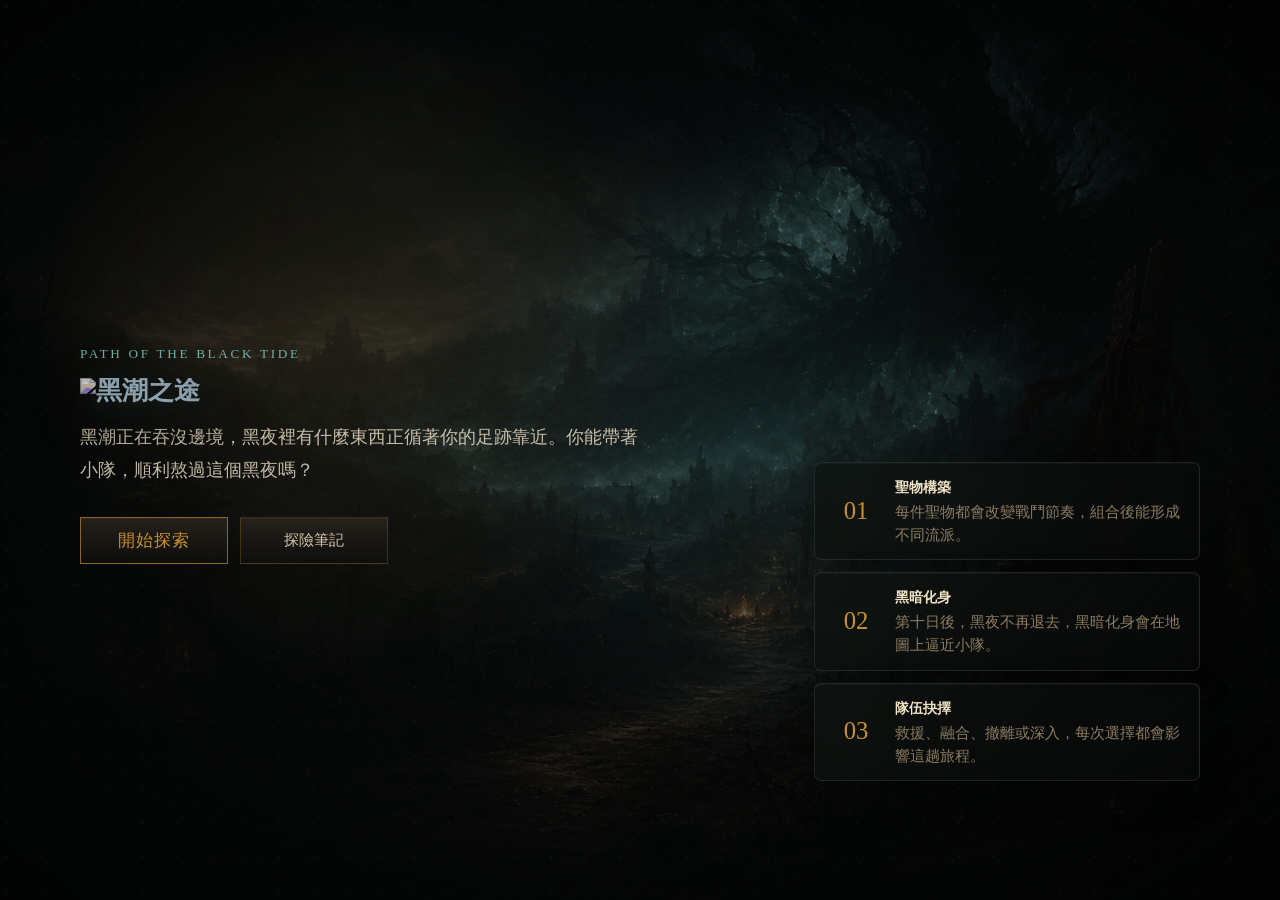
==== commit c83f4816: "Update combat balance and event flow" ====
--- a/index.html
+++ b/index.html
@@ -29,7 +29,7 @@
   <link rel="preload" as="image" href="assets/effects/damage-digits/7.png">
   <link rel="preload" as="image" href="assets/effects/damage-digits/8.png">
   <link rel="preload" as="image" href="assets/effects/damage-digits/9.png">
-<link rel="stylesheet" href="style.css?v=start-squad-battle-art6">
+<link rel="stylesheet" href="style.css?v=cage-warden-scale1">
 </head>
 <body>
 <div id="app">
@@ -86,7 +86,7 @@
           <span class="action-pip filled"></span>
           <span class="action-pip filled"></span>
         </span>
-        <span class="actions-count"><span id="actions-left">3</span>&thinsp;/&thinsp;3</span>
+        <span class="actions-count"><span id="actions-left">4</span>&thinsp;/&thinsp;<span id="actions-max">4</span></span>
         <span id="actions-hint" class="actions-hint">選擇相鄰格</span>
         <button id="btn-field-rest" class="btn-small">原地休息</button>
         <button id="btn-end-day" class="btn-small">結束今天</button>
@@ -218,50 +218,50 @@
 </div><!-- /#app -->
 
 <!-- Scripts（順序不可改） -->
-<script src="js/config.js?v=dark-chase-limit1"></script>
-<script src="js/data/equipment.js?v=formal-icons1"></script>
-<script src="js/data/characters.js?v=formal-icons1"></script>
-<script src="js/data/relics.js?v=sword-law-guardian1"></script>
-<script src="js/data/enemies.js?v=sword-law-guardian1"></script>
-<script src="js/data/events.js?v=rarity-roll1"></script>
-<script src="js/data/resonances.js?v=iron-greatsword-sfx1"></script>
+<script src="js/config.js?v=support-passive1"></script>
+<script src="js/data/equipment.js?v=herb-support-party1"></script>
+<script src="js/data/characters.js?v=passive-sections1"></script>
+<script src="js/data/relics.js?v=lucky-star-order1"></script>
+<script src="js/data/enemies.js?v=plague-moth-cap1"></script>
+<script src="js/data/events.js?v=forest-forage-reward1"></script>
+<script src="js/data/resonances.js?v=resonance-desc-cleanup1"></script>
 <script src="js/core/dice.js?v=formal-icons1"></script>
-<script src="js/core/map.js?v=spread-map1"></script>
-<script src="js/core/combat-status.js?v=gambler-pain-block1"></script>
-  <script src="js/core/enemy-abilities.js?v=sword-law-multihit1"></script>
+<script src="js/core/map.js?v=altar-visible1"></script>
+<script src="js/core/combat-status.js?v=gambler-rework1"></script>
+  <script src="js/core/enemy-abilities.js?v=plague-moth-cap1"></script>
 <script src="js/core/weakness-effects.js?v=sword-law-guardian1"></script>
-<script src="js/core/combat.js?v=sword-law-multihit1"></script>
-<script src="js/core/relic-rules.js?v=pain-mask-desc1"></script>
-<script src="js/core/equipment-rules.js?v=rulesnotes2"></script>
-<script src="js/core/game.js?v=night-wording1"></script>
+<script src="js/core/combat.js?v=combat-log-weapon-name1"></script>
+<script src="js/core/relic-rules.js?v=lucky-star-order1"></script>
+<script src="js/core/equipment-rules.js?v=combat-item-badges1"></script>
+<script src="js/core/game.js?v=support-passive1"></script>
 <script src="js/core/inventory.js?v=reward-icons1"></script>
 <script src="js/ui/icon-render.js?v=weapon-icons1"></script>
-<script src="js/core/character-details.js?v=relic-title-icons1"></script>
-<script src="js/core/dice-flow.js?v=formal-icons1"></script>
-<script src="js/core/relic-resonance.js?v=resonance-charge-visible1"></script>
-<script src="js/core/game-state.js?v=night-wording1"></script>
-  <script src="js/core/combat-flow.js?v=sword-law-multihit1"></script>
-  <script src="js/core/combat-victory-flow.js?v=dark-respawn1"></script>
-  <script src="js/core/combat-tooltips.js?v=sword-law-guardian1"></script>
-  <script src="js/core/combat-inventory-flow.js?v=guide-item-target-fix1"></script>
+<script src="js/core/character-details.js?v=passive-sections1"></script>
+<script src="js/core/dice-flow.js?v=gambler-rework1"></script>
+<script src="js/core/relic-resonance.js?v=resonance-desc-cleanup1"></script>
+<script src="js/core/game-state.js?v=support-herb-notice1"></script>
+  <script src="js/core/combat-flow.js?v=wager-dice-fused1"></script>
+  <script src="js/core/combat-victory-flow.js?v=warehouse-cache1"></script>
+  <script src="js/core/combat-tooltips.js?v=gambler-rework1"></script>
+  <script src="js/core/combat-inventory-flow.js?v=combat-item-badges1"></script>
   <script src="js/core/combat-threat.js?v=sword-law-guardian1"></script>
-  <script src="js/core/combat-retreat.js?v=guide-combat-no-retreat1"></script>
-<script src="js/core/site-actions.js?v=transition-lock1"></script>
+  <script src="js/core/combat-retreat.js?v=warehouse-cache1"></script>
+<script src="js/core/site-actions.js?v=support-passive2"></script>
 <script src="js/core/echo-sites.js?v=sword-law-guardian1"></script>
-<script src="js/core/event-handlers.js?v=event-limit2"></script>
-<script src="js/core/event-treasure.js?v=reward-icons1"></script>
-<script src="js/core/event-encounters.js?v=gear-progress-trim1"></script>
-<script src="js/core/event-traps.js?v=event-injury-sfx1"></script>
+<script src="js/core/event-handlers.js?v=warehouse-cache1"></script>
+<script src="js/core/event-treasure.js?v=warehouse-cache1"></script>
+  <script src="js/core/event-encounters.js?v=warehouse-cache1"></script>
+<script src="js/core/event-traps.js?v=gambler-rework1"></script>
 <script src="js/core/event-notes.js?v=reserve-cleanup1"></script>
 <script src="js/core/dark-monsters.js?v=dark-chase-limit1"></script>
 <script src="js/ui/fx-player.js?v=fx-player-ambush1"></script>
 <script src="js/core/dev-tool.js?v=night-wording1"></script>
-<script src="js/ui/audio-manager.js?v=dual-banner-resonance-sfx1"></script>
-<script src="js/ui/render.js?v=night-wording1"></script>
-<script src="js/ui/modal-render.js?v=sword-law-multihit1"></script>
-<script src="js/ui/notes-render.js?v=notes-transparent-cards1"></script>
+<script src="js/ui/audio-manager.js?v=combat-bgm-watchdog1"></script>
+<script src="js/ui/render.js?v=passive-sections1"></script>
+<script src="js/ui/modal-render.js?v=rescue-choice-visible1"></script>
+<script src="js/ui/notes-render.js?v=resonance-desc-cleanup1"></script>
 <script src="js/ui/tutorial-render.js?v=notes-transparent-cards1"></script>
-<script src="js/ui/asset-preloader.js?v=sword-law-guardian1"></script>
-<script src="js/main.js?v=restart-audio1"></script>
+<script src="js/ui/asset-preloader.js?v=weakpoint-hit-fx1"></script>
+<script src="js/main.js?v=restart-audio2"></script>
 </body>
 </html>
--- a/style.css
+++ b/style.css
@@ -31,8 +31,8 @@
   --c-enemy:   #1a0606;
   --c-relic:   #06191a;
 
-  --font-serif: 'Noto Serif TC', 'Georgia', serif;
-  --font-sans:  'Noto Sans TC', 'Arial', sans-serif;
+  --font-serif: 'Noto Serif TC', 'Source Han Serif TC', 'Source Han Serif TW', 'Songti TC', 'STSong', 'PMingLiU', 'MingLiU', serif;
+  --font-sans:  'Noto Sans TC', 'Microsoft JhengHei', 'PingFang TC', 'Arial', sans-serif;
 }
 
 *, *::before, *::after { box-sizing: border-box; margin: 0; padding: 0; }
@@ -44,6 +44,31 @@
   font-family: var(--font-sans);
   font-size: 17px;
   line-height: 1.5;
+}
+
+.title-kicker,
+.brief-num,
+.brief-item b,
+.btn-primary,
+.btn-secondary,
+.btn-small,
+.btn-tiny,
+#right-panel h3,
+.log-panel-title,
+.guide-quest-title,
+.inventory-title,
+.char-detail-section-title,
+.modal-content h2,
+.combat-name,
+.combat-log-section h3,
+.library-pick-section h3,
+.library-select-heading h3,
+.note-title,
+.relic-lore-title,
+.equipment-note-title-text,
+.day-transition-title,
+#gameover-title {
+  font-family: var(--font-serif);
 }
 
 #app { display: flex; flex-direction: column; height: 100vh; overflow: hidden; }
@@ -523,6 +548,7 @@
   white-space: nowrap;
   cursor: pointer;
   opacity: 0;
+  pointer-events: none;
   transform: translate(-50%, -8px);
   border: 1px solid rgba(255, 224, 150, .62);
   border-radius: 999px;
@@ -533,6 +559,7 @@
 
 .turn-end-float.visible {
   opacity: 1;
+  pointer-events: auto;
   transform: translate(-50%, 0);
 }
 
@@ -700,16 +727,33 @@
     var(--c-rest);
 }
 #game-screen.night-mode .map-cell.type-rest:not(.cleared) {
-  border-color: rgba(122, 220, 255, .76);
-  background:
-    radial-gradient(circle at 50% 42%, rgba(116, 236, 255, .38), rgba(34, 104, 188, .26) 42%, rgba(5, 12, 34, .54) 78%),
-    linear-gradient(180deg, rgba(80, 170, 255, .32), rgba(8, 12, 34, .52)),
+  isolation: isolate;
+  overflow: hidden;
+  border-color: rgba(122, 220, 255, .34);
+  background:
     url("assets/terrain/rest-tile.png") center / 116% 116% no-repeat,
-    var(--c-rest);
+    transparent;
   box-shadow:
-    inset 0 0 18px rgba(118, 230, 255, .26),
-    inset 0 0 34px rgba(42, 82, 210, .20),
-    0 0 14px rgba(78, 178, 255, .36);
+    inset 0 0 0 1px rgba(118, 230, 255, .06),
+    0 0 11px rgba(78, 178, 255, .28);
+}
+#game-screen.night-mode .map-cell.type-rest:not(.cleared)::before {
+  content: "";
+  position: absolute;
+  inset: 0;
+  z-index: 0;
+  pointer-events: none;
+  background:
+    radial-gradient(ellipse at 50% 40%, rgba(146, 240, 255, .82), rgba(70, 162, 255, .55) 50%, rgba(20, 44, 114, .22) 76%, transparent 100%),
+    radial-gradient(ellipse at 50% 72%, rgba(104, 176, 255, .48), rgba(18, 42, 108, .18) 64%, transparent 82%);
+  -webkit-mask: url("assets/terrain/rest-tile.png") center / 116% 116% no-repeat;
+  mask: url("assets/terrain/rest-tile.png") center / 116% 116% no-repeat;
+  mix-blend-mode: color;
+  opacity: .92;
+}
+#game-screen.night-mode .map-cell.type-rest:not(.cleared) > * {
+  position: relative;
+  z-index: 1;
 }
 .map-cell.type-rest.cleared {
   background:
@@ -725,7 +769,10 @@
 .map-cell.type-relic  { background: var(--c-relic); }
 
 /* 玩家位置 */
-.map-cell.has-player  { background: #201808; border-color: var(--accent) !important; }
+.map-cell.has-player  {
+  border-color: rgba(201,145,47,.08) !important;
+  box-shadow: inset 0 0 12px rgba(0,0,0,.46);
+}
 
 /* 可移動格高亮 */
 .map-cell.adjacent-highlight { border-color: var(--accent-dim); }
@@ -1525,6 +1572,25 @@
 .char-detail-passive-detail {
   font-size: .85em;
   color: var(--text-dim);
+  line-height: 1.5;
+}
+.passive-section-list {
+  display: grid;
+  gap: 7px;
+}
+.passive-section {
+  display: grid;
+  gap: 3px;
+}
+.passive-section-label {
+  color: var(--accent);
+  font-size: .78em;
+  font-weight: 700;
+  line-height: 1.2;
+}
+.passive-section-text {
+  color: var(--text-dim);
+  font-size: .88em;
   line-height: 1.5;
 }
 .char-detail-item {
@@ -3755,6 +3821,9 @@
   min-height: 52px;
   pointer-events: auto;
 }
+.combat-actions.combat-actions-inline-disabled {
+  display: none;
+}
 .combat-bottom-tools {
   position: relative;
   width: 100%;
@@ -3911,6 +3980,12 @@
   background:
     linear-gradient(180deg, transparent 0, transparent 58%, rgba(3, 1, 6, .28) 76%, rgba(2, 1, 5, .52) 100%),
     var(--enemy-card-bg) center top / auto 67% no-repeat;
+}
+
+.combat-enemy-card.enemy-cage_warden.has-card-bg::after {
+  background:
+    linear-gradient(180deg, transparent 0, transparent 58%, rgba(3, 1, 6, .28) 76%, rgba(2, 1, 5, .52) 100%),
+    var(--enemy-card-bg) center top / auto 58% no-repeat;
 }
 
 .combat-enemy-card.enemy-echo_guardian_sword.has-card-bg::before {
@@ -4425,14 +4500,20 @@
   position: absolute;
   top: -8px;
   left: -8px;
-  z-index: 8;
+  transform: none;
+  z-index: 32;
   pointer-events: none;
 }
 
 .combat-enemy-card.has-card-bg > .combat-floating-enemy-dice,
 .combat-enemy-card > .combat-floating-enemy-dice {
   position: absolute;
-  z-index: 8;
+  z-index: 32;
+}
+
+.combat-enemy-card.has-card-bg > .combat-enemy-damage-die-panel,
+.combat-enemy-card > .combat-enemy-damage-die-panel {
+  z-index: 32;
 }
 
 .combat-floating-enemy-dice .combat-card-dice.enemy {
@@ -5133,6 +5214,14 @@
   width: min(390px, calc(50% - 48px));
 }
 
+.combat-tutorial-card.target-banner {
+  left: auto;
+  right: 32px;
+  bottom: 18px;
+  transform: none;
+  width: min(390px, calc(50% - 48px));
+}
+
 .combat-tutorial-step {
   color: #f0b85b;
   font-size: .72rem;
@@ -5171,6 +5260,31 @@
   font-weight: 900;
   cursor: pointer;
   box-shadow: 0 0 14px rgba(255, 194, 82, .2);
+}
+
+.combat-tutorial-dismiss {
+  display: flex;
+  flex-wrap: wrap;
+  gap: 8px;
+  margin-top: 10px;
+}
+
+.combat-tutorial-dismiss button {
+  min-height: 28px;
+  padding: 4px 10px;
+  border: 1px solid rgba(255, 222, 143, .62);
+  border-radius: 4px;
+  background: rgba(20, 15, 10, .72);
+  color: #f7ead2;
+  cursor: pointer;
+  font: inherit;
+  font-weight: 800;
+}
+
+.combat-tutorial-dismiss button:hover,
+.combat-tutorial-dismiss button:focus-visible {
+  border-color: #ffd77a;
+  color: #fff4c8;
 }
 
 @keyframes combat-tutorial-highlight-pulse {
@@ -5346,8 +5460,17 @@
   margin-right: 5px;
   font-size: .82em;
 }
+.cct-passive-list {
+  display: grid;
+  gap: 4px;
+}
+.cct-passive-section {
+  color: var(--text-dim);
+  line-height: 1.45;
+}
 
 .combat-unit-main {
+  position: relative;
   display: flex;
   align-items: center;
   gap: 6px;
@@ -5356,6 +5479,11 @@
   flex-wrap: nowrap;
   row-gap: 2px;
   overflow: visible;
+}
+
+.combat-unit-main.has-fixed-evasion {
+  padding-right: 40px;
+  box-sizing: border-box;
 }
 
 .combat-status-badge {
@@ -5430,6 +5558,10 @@
 }
 
 .combat-status-badge.evasion {
+  position: absolute;
+  top: 1px;
+  right: 0;
+  z-index: 4;
   color: #cdeeff;
 }
 
@@ -5471,6 +5603,45 @@
 
 .combat-status-badge.intimidated strong {
   text-shadow: 0 1px 2px rgba(0, 0, 0, .9), 0 0 5px rgba(185, 92, 255, .35);
+}
+
+.combat-status-badge.item-effect {
+  min-width: 30px;
+  min-height: 34px;
+  position: relative;
+}
+
+.combat-status-badge.item-effect img,
+.combat-status-badge.item-effect .combat-item-badge-icon {
+  width: 30px;
+  height: 30px;
+  object-fit: contain;
+  border-radius: 6px;
+  background: radial-gradient(circle, rgba(255, 220, 130, .18), rgba(20, 12, 6, .46));
+  filter: drop-shadow(0 0 6px rgba(246, 181, 72, .55));
+}
+
+.combat-status-badge.item-effect::after {
+  content: "";
+  position: absolute;
+  right: 0;
+  bottom: 2px;
+  width: 7px;
+  height: 7px;
+  border-radius: 50%;
+  background: #f4bd52;
+  box-shadow: 0 0 7px rgba(244, 189, 82, .75);
+}
+
+.combat-status-badge.item-effect.instant img,
+.combat-status-badge.item-effect.instant .combat-item-badge-icon {
+  animation: combatItemPulse .85s ease-out both;
+}
+
+@keyframes combatItemPulse {
+  0% { transform: scale(.82); opacity: .55; }
+  35% { transform: scale(1.12); opacity: 1; }
+  100% { transform: scale(1); opacity: .92; }
 }
 
 .combat-wound-badge,
@@ -5667,7 +5838,8 @@
   position: absolute;
   left: 36px;
   top: 5px;
-  z-index: 9;
+  transform: none;
+  z-index: 32;
   color: #ffd4c5;
   font-size: .86em;
   font-weight: 900;
@@ -7377,6 +7549,24 @@
   display: none;
 }
 
+.combat-hit-effect.hit-weakpoint-hit {
+  top: 68%;
+  width: 56px;
+  height: 56px;
+  background: url("assets/effects/weakpoint-hit-8frames.png?v=weakpoint-hit-align1") 0 0 / 400% 200% no-repeat;
+  filter:
+    drop-shadow(0 0 10px rgba(255, 56, 42, .58))
+    drop-shadow(0 0 18px rgba(255, 198, 118, .28));
+  animation:
+    weakpoint-hit-frames .58s steps(1, end) forwards,
+    weakpoint-hit-impact .58s cubic-bezier(.12, .72, .18, 1) forwards;
+}
+
+.combat-hit-effect.hit-weakpoint-hit::before,
+.combat-hit-effect.hit-weakpoint-hit::after {
+  display: none;
+}
+
 .combat-hit-effect.hit-wound-burst {
   width: 260px;
   height: 260px;
@@ -7696,6 +7886,37 @@
   0%   { opacity: 0; transform: translate(-50%, -50%) scale(.55); }
   26%  { opacity: 1; }
   100% { opacity: 0; transform: translate(-50%, -50%) scale(1.02); }
+}
+
+@keyframes weakpoint-hit-frames {
+  0% { background-position: 0% 0%; }
+  12.5% { background-position: 33.333% 0%; }
+  25% { background-position: 66.666% 0%; }
+  37.5% { background-position: 100% 0%; }
+  50% { background-position: 0% 100%; }
+  62.5% { background-position: 33.333% 100%; }
+  75% { background-position: 66.666% 100%; }
+  87.5%,
+  100% { background-position: 100% 100%; }
+}
+
+@keyframes weakpoint-hit-impact {
+  0% {
+    opacity: 0;
+    transform: translate(-50%, -50%) scale(var(--combat-fx-mobile-scale)) scale(var(--combat-fx-tier-scale)) scale(.72);
+  }
+  18% {
+    opacity: .92;
+    transform: translate(-50%, -50%) scale(var(--combat-fx-mobile-scale)) scale(var(--combat-fx-tier-scale)) scale(.98);
+  }
+  48% {
+    opacity: 1;
+    transform: translate(-50%, -50%) scale(var(--combat-fx-mobile-scale)) scale(var(--combat-fx-tier-scale)) scale(1.12);
+  }
+  100% {
+    opacity: 0;
+    transform: translate(-50%, -50%) scale(var(--combat-fx-mobile-scale)) scale(var(--combat-fx-tier-scale)) scale(1.2);
+  }
 }
 
 @keyframes hit-wound-burst {
@@ -8499,6 +8720,10 @@
   display: none;
 }
 
+.modal-content.combat-modal #modal-choices:not(.modal-choices-empty) {
+  display: flex;
+}
+
 .combat-actions .choice-btn {
   flex: 0 0 auto;
   min-height: 34px;
@@ -8610,6 +8835,55 @@
 
 .modal-content.combat-modal #modal-desc {
   order: initial;
+}
+
+.combat-banner-choice-toggle {
+  display: inline-grid;
+  place-items: center;
+  width: 30px;
+  height: 24px;
+  padding: 2px;
+  border: 1px solid rgba(201, 145, 47, .38);
+  border-radius: 5px;
+  background: rgba(22, 18, 14, .92);
+  color: var(--text);
+  cursor: pointer;
+  font: inherit;
+  line-height: 1;
+}
+
+.combat-banner-choice-toggle.planned,
+.combat-banner-badge.planned {
+  border-color: var(--accent);
+  background:
+    radial-gradient(circle at 50% 18%, rgba(255,218,122,.22), transparent 18px),
+    linear-gradient(180deg, rgba(66, 44, 13, .98), rgba(25, 18, 9, .98));
+  box-shadow: 0 0 12px rgba(201,145,47,.26), inset 0 0 10px rgba(201,145,47,.16);
+}
+
+.combat-banner-choice-toggle img {
+  width: 20px;
+  height: 20px;
+  object-fit: contain;
+}
+
+.combat-banner-choice-toggle span {
+  color: #f4d183;
+  font-size: .82em;
+  font-weight: 700;
+}
+
+.combat-banner-choice-toggle:hover,
+.combat-banner-choice-toggle:focus-visible {
+  border-color: var(--accent);
+  color: var(--text-bright);
+}
+
+.combat-banner-badge.changeable:hover,
+.combat-banner-badge.changeable:focus-visible {
+  border-color: var(--accent);
+  color: #ffe0a0;
+  box-shadow: 0 0 12px rgba(201,145,47,.22), inset 0 0 10px rgba(201,145,47,.12);
 }
 
 .wager-dice-panel {
@@ -11213,25 +11487,65 @@
   grid-template-columns: repeat(12, var(--map-cell-size));
   grid-template-rows: repeat(12, var(--map-cell-size));
   flex-shrink: 0;
+  position: relative;
+  z-index: 1;
   border: 0;
   background: transparent;
   box-shadow: none;
 }
 
+#map-viewport {
+  isolation: isolate;
+  background:
+    linear-gradient(180deg, rgba(20, 14, 7, .52), rgba(4, 3, 2, .72));
+}
+
+#map-viewport::before,
+#map-viewport::after {
+  content: "";
+  position: absolute;
+  inset: 0;
+  pointer-events: none;
+}
+
+#map-viewport::before {
+  z-index: 0;
+  background: url("assets/ui/guide-explore-map.png") 50% 54% / cover no-repeat;
+  opacity: .52;
+  filter: brightness(.96) saturate(.9) contrast(1.06);
+  transform: scale(1.02);
+}
+
+#map-viewport::after {
+  z-index: 0;
+  background:
+    radial-gradient(circle at 52% 52%, rgba(255, 184, 70, .06) 0 26%, rgba(0, 0, 0, .08) 58%, rgba(0, 0, 0, .46) 100%),
+    linear-gradient(180deg, rgba(0, 0, 0, .08), rgba(0, 0, 0, .22));
+  mix-blend-mode: multiply;
+}
+
 .map-cell {
   width: var(--map-cell-size);
   height: var(--map-cell-size);
-  border: 1px solid rgba(201,145,47,.08);
-  box-shadow: inset 0 0 12px rgba(0,0,0,.46);
+  border: 1px solid rgba(201,145,47,.09);
+  background-color: rgba(10, 9, 7, .28);
+  box-shadow: inset 0 0 10px rgba(0,0,0,.28);
   transition: filter .12s, border-color .12s, box-shadow .12s, transform .12s;
 }
 
 .map-cell.fog {
   background:
-    radial-gradient(circle at 50% 42%, rgba(255,255,255,.018), transparent 48%),
-    #030303;
-  border-color: rgba(255,255,255,.025);
-  filter: brightness(.72);
+    radial-gradient(circle at 50% 42%, rgba(255,255,255,.012), transparent 46%),
+    linear-gradient(180deg, rgba(2, 2, 2, .82), rgba(0, 0, 0, .94));
+  border-color: rgba(255,255,255,.018);
+  filter: brightness(.58);
+}
+
+.map-cell.type-empty:not(.fog) {
+  background:
+    radial-gradient(circle at 50% 42%, rgba(201, 145, 47, .12), transparent 56%),
+    linear-gradient(180deg, rgba(38, 29, 15, .34), rgba(5, 5, 4, .44));
+  border-color: rgba(201,145,47,.1);
 }
 
 .map-cell:not(.fog) {
@@ -11243,19 +11557,56 @@
 }
 
 .map-cell.adjacent-highlight {
-  border-color: rgba(218, 162, 58, .75);
+  --move-cross-line: rgba(112, 238, 222, .9);
+  --move-cross-soft: rgba(112, 238, 222, .24);
+  border-color: var(--move-cross-line);
   box-shadow:
-    inset 0 0 12px rgba(201,145,47,.12),
-    0 0 10px rgba(201,145,47,.22);
-}
+    inset 0 0 0 1px rgba(193, 255, 244, .16),
+    inset 0 0 14px rgba(62, 217, 199, .16),
+    0 0 12px rgba(62, 217, 199, .28);
+}
+
+.map-cell.adjacent-highlight::before {
+  content: "";
+  position: absolute;
+  inset: 1px;
+  z-index: 1;
+  border: 1px solid var(--move-cross-soft);
+  background:
+    radial-gradient(circle at 50% 48%, rgba(112, 238, 222, .14), rgba(112, 238, 222, .05) 48%, transparent 76%),
+    rgba(0, 0, 0, .28);
+  pointer-events: none;
+}
+
+.map-cell.adjacent-highlight > * {
+  position: relative;
+  z-index: 2;
+}
+
+.map-cell.type-empty.adjacent-highlight:not(.fog) {
+  background:
+    radial-gradient(circle at 50% 42%, rgba(201, 145, 47, .08), transparent 56%),
+    linear-gradient(180deg, rgba(28, 23, 14, .34), rgba(5, 5, 4, .42));
+}
+
+.map-cell.adjacent-highlight.move-cross-north { border-bottom-color: transparent; }
+.map-cell.adjacent-highlight.move-cross-south { border-top-color: transparent; }
+.map-cell.adjacent-highlight.move-cross-west { border-right-color: transparent; }
+.map-cell.adjacent-highlight.move-cross-east { border-left-color: transparent; }
 
 .map-cell.has-player {
-  border-color: rgba(247, 190, 76, .95) !important;
-  background:
-    radial-gradient(circle at 50% 45%, rgba(201,145,47,.28), rgba(32,24,8,.9) 62%);
-  box-shadow:
-    inset 0 0 16px rgba(255,206,96,.18),
-    0 0 18px rgba(230,167,57,.45);
+  border-color: rgba(201,145,47,.08) !important;
+  box-shadow: inset 0 0 12px rgba(0,0,0,.46);
+}
+
+.map-cell.has-player.move-cross-center {
+  border-color: rgba(201,145,47,.08) !important;
+  box-shadow: inset 0 0 12px rgba(0,0,0,.46);
+}
+
+.map-cell.has-player.move-cross-center > * {
+  position: relative;
+  z-index: 2;
 }
 
 .map-cell.move-locked {
@@ -11268,10 +11619,10 @@
 }
 
 .map-cell.move-destination {
-  border-color: rgba(247, 190, 76, .62) !important;
+  border-color: rgba(142, 246, 230, .86) !important;
   box-shadow:
-    inset 0 0 16px rgba(255,206,96,.14),
-    0 0 14px rgba(230,167,57,.34);
+    inset 0 0 16px rgba(62, 217, 199, .18),
+    0 0 14px rgba(62, 217, 199, .38);
 }
 
 .map-player-runner {
@@ -12267,6 +12618,10 @@
   font-size: .92em;
 }
 
+.character-detail-block .passive-section-list {
+  gap: 7px;
+}
+
 .character-detail-block p .equipment-inline-icon,
 .cct-row .equipment-inline-icon {
   width: 1.6em;
@@ -12791,6 +13146,19 @@
     order: 2;
   }
 
+  #event-modal .modal-content:not(.combat-modal):not(.tutorial-modal):not(.character-detail-content):not(.wager-modal-content):not(.event-backdrop-modal) {
+    height: calc(100dvh - 16px);
+    max-height: calc(100dvh - 16px);
+    overflow: hidden;
+  }
+
+  #event-modal .modal-content:not(.combat-modal):not(.tutorial-modal):not(.character-detail-content):not(.wager-modal-content):not(.event-backdrop-modal) #modal-desc {
+    flex: 1 1 auto;
+    min-height: 0;
+    overflow-y: auto;
+    -webkit-overflow-scrolling: touch;
+  }
+
   #event-modal .modal-content:not(.combat-modal):not(.tutorial-modal):not(.character-detail-content):not(.wager-modal-content) .dice-row {
     order: 3;
   }
@@ -12807,22 +13175,12 @@
     bottom: auto;
     width: 100%;
     max-width: 100%;
-    max-height: min(34dvh, 230px);
+    max-height: min(24dvh, 170px);
     margin: 2px auto 12px;
     transform: none;
     align-self: center;
     z-index: 1;
     filter: drop-shadow(0 8px 16px rgba(0, 0, 0, .42));
-  }
-
-  .modal-content.event-intro-scene .event-illustration-img,
-  .modal-content.event-intro-scene h2,
-  .modal-content.event-intro-scene #modal-desc,
-  .modal-content.event-intro-scene #modal-choices {
-    animation: none;
-    filter: none;
-    transform: none;
-    opacity: 1;
   }
 
   #modal-choices {
@@ -12967,13 +13325,15 @@
   .combat-floating-enemy-dice {
     top: 5px;
     left: 5px;
+    transform: none;
     z-index: 30;
   }
 
   .combat-enemy-damage-die-panel {
-    top: 15px;
-    left: 42px;
-    z-index: 31;
+    top: 10px;
+    left: 44px;
+    transform: none;
+    z-index: 32;
   }
 
   .combat-center {
@@ -12987,6 +13347,7 @@
   .combat-tutorial-card.target-guard,
   .combat-tutorial-card.target-bag,
   .combat-tutorial-card.target-bag_item,
+  .combat-tutorial-card.target-banner,
   .combat-tutorial-card.target-ally,
   .combat-tutorial-card[data-step="attack_role"] {
     position: relative;
@@ -13373,7 +13734,7 @@
 
   .event-illustration-img {
     width: 100%;
-    max-height: min(32dvh, 210px);
+    max-height: min(22dvh, 150px);
   }
 
   .event-relic-choice {
@@ -13532,6 +13893,12 @@
       var(--enemy-card-bg) center top / 100% auto no-repeat;
   }
 
+  .combat-enemy-card.enemy-cage_warden.has-card-bg::after {
+    background:
+      linear-gradient(180deg, transparent 0, transparent 56%, rgba(3, 1, 6, .28) 76%, rgba(2, 1, 5, .54) 100%),
+      var(--enemy-card-bg) center top / 86% auto no-repeat;
+  }
+
   .combat-enemy-card.enemy-echo_guardian_sword.has-card-bg::after {
     background:
       linear-gradient(180deg, transparent 0, transparent 56%, rgba(3, 1, 6, .28) 76%, rgba(2, 1, 5, .54) 100%),
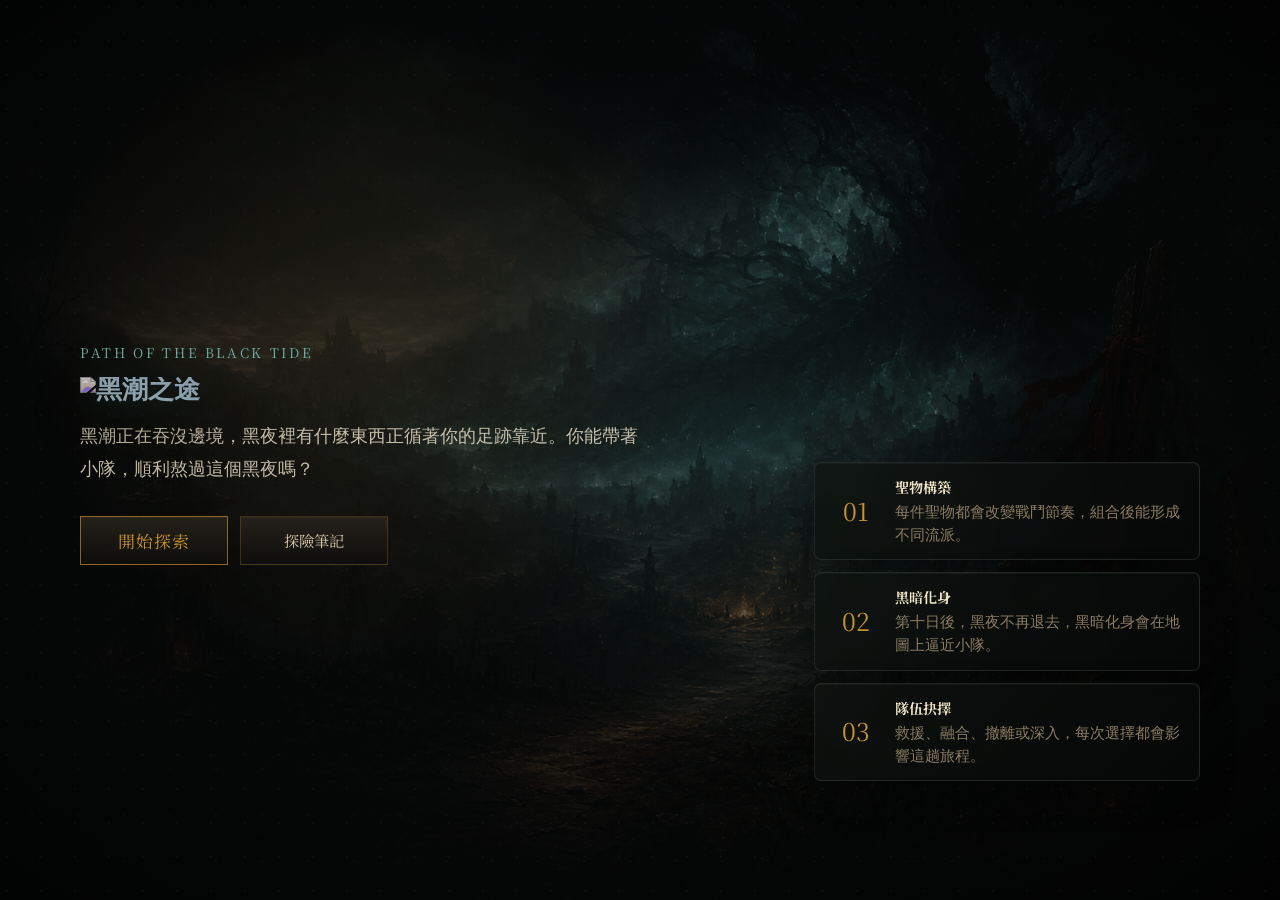
==== commit eaf5ff51: "Ship full-optimization batch + design triple-pass (recovered from backup) Full optimization (?v=full" ====
--- a/index.html
+++ b/index.html
@@ -7,29 +7,22 @@
   <meta name="description" content="帶領小隊踏上黑潮之途，在白日遠征與黑夜追獵之間，打造屬於你的聖物流派。">
   <meta property="og:title" content="黑潮之途">
   <meta property="og:description" content="白日遠征，黑夜追獵。打造聖物流派，踏上黑潮之途。">
-  <meta property="og:image" content="assets/title-logo.png">
+  <meta property="og:image" content="assets/site-thumbnail.png">
   <meta property="og:type" content="website">
   <meta name="twitter:card" content="summary_large_image">
   <meta name="twitter:title" content="黑潮之途">
   <meta name="twitter:description" content="白日遠征，黑夜追獵。打造聖物流派，踏上黑潮之途。">
-  <meta name="twitter:image" content="assets/title-logo.png">
+  <meta name="twitter:image" content="assets/site-thumbnail.png">
   <link rel="icon" type="image/png" href="assets/site-thumbnail.png">
   <link rel="apple-touch-icon" href="assets/site-thumbnail.png">
+  <link rel="preconnect" href="https://fonts.googleapis.com">
+  <link rel="preconnect" href="https://fonts.gstatic.com" crossorigin>
+  <link rel="stylesheet" href="https://fonts.googleapis.com/css2?family=Noto+Serif+TC:wght@700;900&display=swap">
   <link rel="preload" as="image" href="assets/start-bg.png" fetchpriority="high">
-  <link rel="preload" as="image" href="assets/title-logo.png" fetchpriority="high">
+  <link rel="preload" as="image" href="assets/title-logo.png">
   <link rel="preload" as="image" href="assets/ui/modal-panel-frame.png">
   <link rel="preload" as="image" href="assets/ui/choice-button-frame.png">
-  <link rel="preload" as="image" href="assets/effects/damage-digits/0.png">
-  <link rel="preload" as="image" href="assets/effects/damage-digits/1.png">
-  <link rel="preload" as="image" href="assets/effects/damage-digits/2.png">
-  <link rel="preload" as="image" href="assets/effects/damage-digits/3.png">
-  <link rel="preload" as="image" href="assets/effects/damage-digits/4.png">
-  <link rel="preload" as="image" href="assets/effects/damage-digits/5.png">
-  <link rel="preload" as="image" href="assets/effects/damage-digits/6.png">
-  <link rel="preload" as="image" href="assets/effects/damage-digits/7.png">
-  <link rel="preload" as="image" href="assets/effects/damage-digits/8.png">
-  <link rel="preload" as="image" href="assets/effects/damage-digits/9.png">
-<link rel="stylesheet" href="style.css?v=cage-warden-scale1">
+<link rel="stylesheet" href="style.css?v=design-blade3">
 </head>
 <body>
 <div id="app">
@@ -51,6 +44,7 @@
           <button id="btn-new-game" class="btn-primary">開始探索</button>
           <button id="btn-notes-start" class="btn-secondary">探險筆記</button>
         </div>
+        <div id="career-strip" class="career-strip" hidden></div>
       </section>
 
       <aside class="start-brief">
@@ -99,7 +93,8 @@
       <div id="top-controls">
         <button id="btn-open-log" class="btn-small">日誌</button>
         <button id="btn-open-notes" class="btn-small">探險筆記</button>
-        <button id="btn-dev-tool" class="btn-small dev-tool-btn">測試工具</button>
+        <!-- 測試工具按鈕：上線前隱藏；開發時取消下一行註解即可恢復 -->
+        <!-- <button id="btn-dev-tool" class="btn-small dev-tool-btn">測試工具</button> -->
       </div>
     </div>
 
@@ -218,50 +213,50 @@
 </div><!-- /#app -->
 
 <!-- Scripts（順序不可改） -->
-<script src="js/config.js?v=support-passive1"></script>
-<script src="js/data/equipment.js?v=herb-support-party1"></script>
-<script src="js/data/characters.js?v=passive-sections1"></script>
-<script src="js/data/relics.js?v=lucky-star-order1"></script>
-<script src="js/data/enemies.js?v=plague-moth-cap1"></script>
-<script src="js/data/events.js?v=forest-forage-reward1"></script>
-<script src="js/data/resonances.js?v=resonance-desc-cleanup1"></script>
-<script src="js/core/dice.js?v=formal-icons1"></script>
-<script src="js/core/map.js?v=altar-visible1"></script>
-<script src="js/core/combat-status.js?v=gambler-rework1"></script>
-  <script src="js/core/enemy-abilities.js?v=plague-moth-cap1"></script>
-<script src="js/core/weakness-effects.js?v=sword-law-guardian1"></script>
-<script src="js/core/combat.js?v=combat-log-weapon-name1"></script>
-<script src="js/core/relic-rules.js?v=lucky-star-order1"></script>
-<script src="js/core/equipment-rules.js?v=combat-item-badges1"></script>
-<script src="js/core/game.js?v=support-passive1"></script>
-<script src="js/core/inventory.js?v=reward-icons1"></script>
-<script src="js/ui/icon-render.js?v=weapon-icons1"></script>
-<script src="js/core/character-details.js?v=passive-sections1"></script>
-<script src="js/core/dice-flow.js?v=gambler-rework1"></script>
-<script src="js/core/relic-resonance.js?v=resonance-desc-cleanup1"></script>
-<script src="js/core/game-state.js?v=support-herb-notice1"></script>
-  <script src="js/core/combat-flow.js?v=wager-dice-fused1"></script>
-  <script src="js/core/combat-victory-flow.js?v=warehouse-cache1"></script>
-  <script src="js/core/combat-tooltips.js?v=gambler-rework1"></script>
-  <script src="js/core/combat-inventory-flow.js?v=combat-item-badges1"></script>
-  <script src="js/core/combat-threat.js?v=sword-law-guardian1"></script>
-  <script src="js/core/combat-retreat.js?v=warehouse-cache1"></script>
-<script src="js/core/site-actions.js?v=support-passive2"></script>
-<script src="js/core/echo-sites.js?v=sword-law-guardian1"></script>
-<script src="js/core/event-handlers.js?v=warehouse-cache1"></script>
-<script src="js/core/event-treasure.js?v=warehouse-cache1"></script>
-  <script src="js/core/event-encounters.js?v=warehouse-cache1"></script>
-<script src="js/core/event-traps.js?v=gambler-rework1"></script>
-<script src="js/core/event-notes.js?v=reserve-cleanup1"></script>
-<script src="js/core/dark-monsters.js?v=dark-chase-limit1"></script>
-<script src="js/ui/fx-player.js?v=fx-player-ambush1"></script>
-<script src="js/core/dev-tool.js?v=night-wording1"></script>
-<script src="js/ui/audio-manager.js?v=combat-bgm-watchdog1"></script>
-<script src="js/ui/render.js?v=passive-sections1"></script>
-<script src="js/ui/modal-render.js?v=rescue-choice-visible1"></script>
-<script src="js/ui/notes-render.js?v=resonance-desc-cleanup1"></script>
-<script src="js/ui/tutorial-render.js?v=notes-transparent-cards1"></script>
-<script src="js/ui/asset-preloader.js?v=weakpoint-hit-fx1"></script>
-<script src="js/main.js?v=restart-audio2"></script>
+<script defer src="js/config.js?v=support-passive1"></script>
+<script defer src="js/data/equipment.js?v=sword-relic-assist1"></script>
+<script defer src="js/data/characters.js?v=passive-sections1"></script>
+<script defer src="js/data/relics.js?v=full-opt1"></script>
+<script defer src="js/data/enemies.js?v=fallen-traveler1"></script>
+<script defer src="js/data/events.js?v=fallen-traveler1"></script>
+<script defer src="js/data/resonances.js?v=desc-audit1"></script>
+<script defer src="js/core/dice.js?v=design-blade1"></script>
+<script defer src="js/core/map.js?v=altar-visible1"></script>
+<script defer src="js/core/combat-status.js?v=gambler-rework1"></script>
+  <script defer src="js/core/enemy-abilities.js?v=plague-moth-cap1"></script>
+<script defer src="js/core/weakness-effects.js?v=sword-law-guardian1"></script>
+<script defer src="js/core/combat.js?v=sword-relic-assist1"></script>
+<script defer src="js/core/relic-rules.js?v=lucky-star-order1"></script>
+<script defer src="js/core/equipment-rules.js?v=desc-audit1"></script>
+<script defer src="js/core/game.js?v=death-drop-fix1"></script>
+<script defer src="js/core/inventory.js?v=reward-icons1"></script>
+<script defer src="js/ui/icon-render.js?v=weapon-icons1"></script>
+<script defer src="js/core/character-details.js?v=passive-sections1"></script>
+<script defer src="js/core/dice-flow.js?v=gambler-rework1"></script>
+<script defer src="js/core/relic-resonance.js?v=design-blade1"></script>
+<script defer src="js/core/game-state.js?v=design-blade1"></script>
+  <script defer src="js/core/combat-flow.js?v=design-blade1"></script>
+  <script defer src="js/core/combat-victory-flow.js?v=fallen-traveler1"></script>
+  <script defer src="js/core/combat-tooltips.js?v=gambler-rework1"></script>
+  <script defer src="js/core/combat-inventory-flow.js?v=combat-item-badges1"></script>
+  <script defer src="js/core/combat-threat.js?v=sword-law-guardian1"></script>
+  <script defer src="js/core/combat-retreat.js?v=warehouse-cache1"></script>
+<script defer src="js/core/site-actions.js?v=ember-revive1"></script>
+<script defer src="js/core/echo-sites.js?v=echo-resonance-note1"></script>
+<script defer src="js/core/event-handlers.js?v=full-opt1"></script>
+<script defer src="js/core/event-treasure.js?v=fallen-traveler1"></script>
+  <script defer src="js/core/event-encounters.js?v=full-opt1"></script>
+<script defer src="js/core/event-traps.js?v=gambler-rework1"></script>
+<script defer src="js/core/event-notes.js?v=reserve-cleanup1"></script>
+<script defer src="js/core/dark-monsters.js?v=dark-chase-limit1"></script>
+<script defer src="js/ui/fx-player.js?v=fx-player-ambush1"></script>
+<script defer src="js/core/dev-tool.js?v=night-wording1"></script>
+<script defer src="js/ui/audio-manager.js?v=design-blade1"></script>
+<script defer src="js/ui/render.js?v=design-blade1"></script>
+<script defer src="js/ui/modal-render.js?v=design-blade1"></script>
+<script defer src="js/ui/notes-render.js?v=sword-relic-assist1"></script>
+<script defer src="js/ui/tutorial-render.js?v=notes-transparent-cards1"></script>
+<script defer src="js/ui/asset-preloader.js?v=weakpoint-hit-fx1"></script>
+<script defer src="js/main.js?v=design-blade1"></script>
 </body>
 </html>
--- a/style.css
+++ b/style.css
@@ -46,11 +46,25 @@
   line-height: 1.5;
 }
 
+/* 襯線＝展示級（大標/儀式時刻）；小字回無襯線（14px 以下中文襯線難讀） */
 .title-kicker,
 .brief-num,
 .brief-item b,
 .btn-primary,
 .btn-secondary,
+.modal-content h2,
+.combat-name,
+.day-transition-title,
+#gameover-title {
+  font-family: var(--font-serif);
+}
+
+.modal-content h2,
+.day-transition-title,
+#gameover-title {
+  font-weight: 900;
+}
+
 .btn-small,
 .btn-tiny,
 #right-panel h3,
@@ -58,17 +72,21 @@
 .guide-quest-title,
 .inventory-title,
 .char-detail-section-title,
-.modal-content h2,
-.combat-name,
 .combat-log-section h3,
 .library-pick-section h3,
 .library-select-heading h3,
 .note-title,
 .relic-lore-title,
-.equipment-note-title-text,
-.day-transition-title,
-#gameover-title {
-  font-family: var(--font-serif);
+.equipment-note-title-text {
+  font-family: var(--font-sans);
+  font-weight: 600;
+  letter-spacing: .05em;
+}
+
+#darkness-num,
+.actions-count,
+.combat-enemy-hp-text {
+  font-variant-numeric: tabular-nums;
 }
 
 #app { display: flex; flex-direction: column; height: 100vh; overflow: hidden; }
@@ -383,6 +401,21 @@
 }
 .btn-small:hover { border-color: var(--accent); color: var(--accent); }
 .btn-small:disabled { opacity: .4; cursor: default; }
+
+/* 觸控/鍵盤可點回饋：觸控裝置沒有 hover，補 :focus-visible 與 :active */
+.choice-btn:focus-visible,
+.class-card:focus-visible,
+.btn-small:focus-visible {
+  outline: 2px solid rgba(201, 145, 47, .9);
+  outline-offset: 2px;
+}
+.choice-btn:active:not(:disabled),
+.class-card:active,
+.btn-small:active:not(:disabled),
+.char-card:active,
+.map-cell:active {
+  filter: brightness(1.22);
+}
 
 .btn-tiny {
   padding: 1px 6px;
@@ -691,8 +724,7 @@
     var(--c-ruins);
   box-shadow:
     inset 0 0 0 1px rgba(222, 214, 190, .12),
-    inset 0 0 11px rgba(0, 0, 0, .24),
-    0 0 8px rgba(205, 196, 168, .10);
+    inset 0 0 11px rgba(0, 0, 0, .24);
 }
 .map-cell.type-cave {
   background:
@@ -701,8 +733,7 @@
     var(--c-cave);
   box-shadow:
     inset 0 0 0 1px rgba(139, 157, 224, .14),
-    inset 0 0 12px rgba(0, 0, 0, .22),
-    0 0 8px rgba(78, 99, 190, .16);
+    inset 0 0 12px rgba(0, 0, 0, .22);
 }
 .map-cell.type-altar {
   border-color: rgba(213, 166, 90, .34);
@@ -768,21 +799,39 @@
 }
 .map-cell.type-relic  { background: var(--c-relic); }
 
-/* 玩家位置 */
+/* 玩家位置：永遠先找得到自己 */
 .map-cell.has-player  {
-  border-color: rgba(201,145,47,.08) !important;
-  box-shadow: inset 0 0 12px rgba(0,0,0,.46);
+  border-color: rgba(224, 160, 32, .6) !important;
+  box-shadow:
+    inset 0 0 12px rgba(0,0,0,.46),
+    0 0 0 2px rgba(224, 160, 32, .5),
+    0 0 14px rgba(224, 160, 32, .3);
+  animation: player-cell-breathe 2.4s ease-in-out infinite alternate;
+}
+@keyframes player-cell-breathe {
+  from {
+    box-shadow:
+      inset 0 0 12px rgba(0,0,0,.46),
+      0 0 0 2px rgba(224, 160, 32, .42),
+      0 0 10px rgba(224, 160, 32, .22);
+  }
+  to {
+    box-shadow:
+      inset 0 0 12px rgba(0,0,0,.46),
+      0 0 0 2px rgba(224, 160, 32, .66),
+      0 0 18px rgba(224, 160, 32, .4);
+  }
 }
 
 /* 可移動格高亮 */
 .map-cell.adjacent-highlight { border-color: var(--accent-dim); }
 
 .map-cell.guide-quest-target:not(.fog):not(.has-player) {
-  border-color: rgba(117, 231, 211, .92);
+  border-color: rgba(255, 226, 152, .92);
   box-shadow:
-    inset 0 0 16px rgba(117, 231, 211, .22),
-    0 0 0 1px rgba(117, 231, 211, .52),
-    0 0 18px rgba(117, 231, 211, .32);
+    inset 0 0 16px rgba(255, 226, 152, .2),
+    0 0 0 1px rgba(255, 226, 152, .5),
+    0 0 18px rgba(255, 206, 116, .32);
   animation: guide-target-pulse 1.1s ease-in-out infinite alternate;
 }
 
@@ -1203,9 +1252,9 @@
   display: inline-flex;
   max-width: 100%;
   padding: 1px 5px;
-  border: 1px solid rgba(154, 90, 170, .42);
-  background: rgba(154, 90, 170, .12);
-  color: #c798d4;
+  border: 1px solid rgba(74, 168, 152, .45);
+  background: rgba(64, 150, 138, .12);
+  color: #8fd8cd;
   font-size: .9em;
   line-height: 1.35;
 }
@@ -1313,7 +1362,7 @@
   margin-bottom: 3px;
   font-size: .92em;
 }
-.relic-item.resonating { border-color: #7a3a8a; }
+.relic-item.resonating { border-color: #2e6f63; }
 .relic-icon   { flex-shrink: 0; }
 .relic-name   { color: #4a9a9a; font-weight: 600; }
 .relic-effect { flex-basis: 100%; color: var(--text-dim); font-size: .9em; line-height: 1.4; }
@@ -1322,13 +1371,13 @@
 
 /* ── Resonance Panel ─────────────────────── */
 #resonance-panel {
-  background: #160a18;
-  border: 1px solid #3a1a4a;
+  background: #081714;
+  border: 1px solid #1d4f46;
   padding: 8px 10px;
   font-size: .9em;
 }
-.resonance-item  { margin-bottom: 6px; color: #c088cc; }
-.resonance-item b { color: #d0a0dd; }
+.resonance-item  { margin-bottom: 6px; color: #8fd8cd; }
+.resonance-item b { color: #aee8dd; }
 .resonance-desc  { color: var(--text-dim); font-size: .9em; }
 
 .effect-tag {
@@ -1495,6 +1544,67 @@
   overflow-y: auto;
   padding-right: 4px;
   padding-bottom: 8px;
+}
+
+/* 手機版選角：點卡片彈出的角色詳情視窗（桌面側欄可見時不會觸發） */
+.mobile-class-detail-backdrop {
+  position: fixed;
+  inset: 0;
+  z-index: 1200;
+  background: rgba(0, 0, 0, .74);
+  display: flex;
+  align-items: flex-end;
+  justify-content: center;
+}
+.mobile-class-detail-modal {
+  width: 100%;
+  max-width: 560px;
+  max-height: 88dvh;
+  overflow-y: auto;
+  -webkit-overflow-scrolling: touch;
+  background: var(--surface, #17130c);
+  border: 1px solid var(--border, #3a3122);
+  border-bottom: none;
+  border-radius: 16px 16px 0 0;
+  padding: 16px calc(16px + env(safe-area-inset-right, 0px)) calc(14px + env(safe-area-inset-bottom, 0px)) calc(16px + env(safe-area-inset-left, 0px));
+}
+.mobile-class-detail-actions {
+  display: flex;
+  gap: 10px;
+  margin-top: 14px;
+  position: sticky;
+  bottom: 0;
+}
+.mobile-class-detail-actions .mcd-select {
+  flex: 1;
+  padding: 14px;
+  border: none;
+  border-radius: 10px;
+  background: #c79a3e;
+  color: #1c1206;
+  font-weight: 700;
+  font-size: 1.02em;
+  cursor: pointer;
+}
+.mobile-class-detail-actions .mcd-select.mcd-remove {
+  background: #6e2c2c;
+  color: #f3e7e7;
+}
+.mobile-class-detail-actions .mcd-back {
+  flex: 0 0 auto;
+  padding: 14px 18px;
+  border-radius: 10px;
+  background: var(--surface2, #221c12);
+  color: var(--text, #e8dec6);
+  border: 1px solid var(--border, #3a3122);
+  cursor: pointer;
+}
+.mobile-class-detail-actions .mcd-full-note {
+  flex: 1;
+  align-self: center;
+  text-align: center;
+  color: #d9b27a;
+  font-size: .9em;
 }
 
 .squad-actions {
@@ -3708,8 +3818,127 @@
 .combat-scene.combat-hit-stop .combat-attack-trail,
 .combat-scene.combat-hit-stop .combat-hit-effect,
 .combat-scene.combat-hit-stop .combat-enemy-card,
+.combat-scene.combat-hit-stop .combat-damage-pop,
 .combat-scene.combat-hit-stop .combat-unit {
   animation-play-state: paused !important;
+}
+
+/* 終結白閃幀 */
+.combat-finisher-flash {
+  position: absolute;
+  inset: 0;
+  z-index: 60;
+  pointer-events: none;
+  background: rgba(255, 248, 230, .92);
+  mix-blend-mode: overlay;
+  animation: combat-finisher-flash .17s ease-out forwards;
+}
+@keyframes combat-finisher-flash {
+  0%   { opacity: .92; }
+  100% { opacity: 0; }
+}
+
+/* 傷害蓋章（重擊/終結） */
+.combat-damage-stamp {
+  position: absolute;
+  left: 50%;
+  top: -1.2em;
+  font: 900 .32em/1 var(--font-serif);
+  letter-spacing: .14em;
+  padding: .18em .45em .14em .55em;
+  border: 2px solid currentColor;
+  border-radius: 3px;
+  pointer-events: none;
+  animation: damage-stamp-in .3s cubic-bezier(.2, 1.6, .4, 1) .08s both;
+}
+.combat-damage-stamp.stamp-surge {
+  color: #ffd86e;
+  text-shadow: 0 0 12px rgba(255, 176, 50, .8);
+}
+.combat-damage-stamp.stamp-finisher {
+  color: #ff9676;
+  text-shadow: 0 0 14px rgba(255, 90, 40, .85);
+}
+@keyframes damage-stamp-in {
+  0%   { transform: translateX(-50%) rotate(-11deg) scale(2.1); opacity: 0; }
+  100% { transform: translateX(-50%) rotate(-4deg) scale(1); opacity: 1; }
+}
+
+/* 傷害數字逐位彈入 */
+.combat-damage-digit {
+  animation: damage-digit-in .26s cubic-bezier(.2, 1.5, .4, 1) both;
+}
+.combat-damage-pop .combat-damage-digit:nth-child(2) { animation-delay: .05s; }
+.combat-damage-pop .combat-damage-digit:nth-child(3) { animation-delay: .1s; }
+@keyframes damage-digit-in {
+  0%   { transform: translateY(-8px) scale(1.6); opacity: 0; }
+  100% { transform: translateY(0) scale(1); opacity: 1; }
+}
+
+/* 敵方 HP 殘影條：藏在主條底下，掉血瞬間露出「被咬掉的那段」再縮回 */
+.combat-hp-ghost {
+  position: absolute;
+  left: 0;
+  top: 0;
+  bottom: 0;
+  z-index: 0;
+  background: rgba(255, 168, 122, .55);
+  transition: width .5s ease .3s;
+  pointer-events: none;
+}
+
+/* 結算覆盤 tips */
+.gameover-tip {
+  margin-top: 8px;
+  padding: 6px 10px;
+  border-left: 2px solid rgba(201, 145, 47, .55);
+  background: rgba(201, 145, 47, .07);
+  color: var(--text-dim);
+  font-size: .9em;
+  text-align: left;
+}
+
+/* 共鳴剪影牆 */
+.resonance-wall {
+  margin-top: 14px;
+  padding-top: 10px;
+  border-top: 1px solid rgba(201, 145, 47, .18);
+}
+.resonance-wall-title {
+  font-size: .86em;
+  color: var(--text-dim);
+  letter-spacing: .08em;
+  margin-bottom: 6px;
+}
+.resonance-wall-icons {
+  display: flex;
+  flex-wrap: wrap;
+  gap: 8px;
+  justify-content: center;
+}
+.resonance-wall-icon {
+  width: 38px;
+  height: 38px;
+  object-fit: contain;
+  filter: brightness(0) opacity(.42);
+  transition: filter .2s;
+}
+.resonance-wall-icon.seen {
+  filter: drop-shadow(0 0 7px rgba(201, 145, 47, .45));
+}
+
+/* 起始畫面生涯印記 */
+.career-strip {
+  margin-top: 14px;
+  font-size: .88em;
+  color: rgba(214, 196, 158, .85);
+  letter-spacing: .04em;
+}
+.career-strip .career-hook {
+  display: block;
+  margin-top: 3px;
+  color: rgba(150, 138, 168, .82);
+  font-size: .92em;
 }
 
 @keyframes combat-impact-light {
@@ -3834,8 +4063,8 @@
 }
 .combat-tools .combat-guard-button,
 .combat-tools .combat-bag-button {
-  width: 98px;
-  min-height: 34px;
+  width: 62px;
+  min-height: 60px;
   pointer-events: auto;
 }
 
@@ -4815,67 +5044,96 @@
   font-size: 1.08em;
 }
 .combat-bag-button {
-  min-width: 72px;
-  height: 34px;
   display: inline-flex;
+  flex-direction: column;
   align-items: center;
   justify-content: center;
-  gap: 4px;
-  padding: 0 10px;
-  border: 1px solid var(--accent-dim);
-  background: rgba(200,137,10,.08);
+  gap: 1px;
+  padding: 2px;
+  border: none;
+  background: none;
+  box-shadow: none;
   color: var(--text-bright);
   cursor: pointer;
-  font-size: .9em;
+  font-size: .72em;
   font-weight: 700;
+  position: relative;
 }
 .combat-guard-button {
-  height: 34px;
   display: inline-flex;
+  flex-direction: column;
   align-items: center;
   justify-content: center;
-  gap: 5px;
-  padding: 0 10px;
-  border: 1px solid rgba(84, 132, 172, .72);
-  background:
-    radial-gradient(circle at 50% 0%, rgba(108, 174, 220, .18), transparent 58%),
-    linear-gradient(180deg, rgba(24, 42, 54, .92), rgba(10, 16, 20, .96));
-  color: #d8edf5;
+  gap: 1px;
+  padding: 2px;
+  border: none;
+  background: none;
+  box-shadow: none;
+  color: #cfe8f2;
   cursor: pointer;
-  font-size: .9em;
+  font-size: .72em;
   font-weight: 700;
-  box-shadow:
-    inset 0 1px 0 rgba(210, 240, 255, .09),
-    0 0 12px rgba(64, 140, 190, .18);
+  position: relative;
 }
 .combat-guard-button small {
-  min-width: 16px;
-  height: 16px;
+  position: absolute;
+  top: 2px;
+  right: 2px;
+  min-width: 15px;
+  height: 15px;
   display: inline-grid;
   place-items: center;
-  border: 1px solid rgba(210, 240, 255, .24);
+  border: 1px solid rgba(210, 240, 255, .3);
   border-radius: 50%;
+  background: rgba(8, 14, 20, .9);
   color: #9fb8c2;
-  font-size: .78em;
+  font-size: .68em;
   line-height: 1;
 }
+.combat-bag-icon,
+.combat-action-icon {
+  width: 52px;
+  height: 52px;
+  object-fit: contain;
+  transition: filter .15s, transform .12s;
+}
+/* 持續發光 ＝「可用/可點」訊號 */
+.combat-guard-button .combat-action-icon {
+  filter: drop-shadow(0 0 14px rgba(138, 210, 255, .9)) drop-shadow(0 0 5px rgba(178, 228, 255, .65)) drop-shadow(0 2px 4px rgba(0, 0, 0, .6));
+}
+.combat-bag-button .combat-bag-icon {
+  filter: drop-shadow(0 0 9px rgba(248, 190, 100, .62)) drop-shadow(0 2px 4px rgba(0, 0, 0, .6));
+}
+.combat-guard-button:hover:not(:disabled) .combat-action-icon {
+  filter: drop-shadow(0 0 20px rgba(162, 224, 255, .98)) drop-shadow(0 0 7px rgba(196, 234, 255, .72)) drop-shadow(0 2px 4px rgba(0, 0, 0, .6));
+  transform: scale(1.08);
+}
+.combat-bag-button:hover:not(:disabled) .combat-bag-icon {
+  filter: drop-shadow(0 0 14px rgba(255, 204, 112, .92)) drop-shadow(0 2px 4px rgba(0, 0, 0, .6));
+  transform: scale(1.08);
+}
+/* 冷卻/不可用 ＝ 不發光、變暗 */
+.combat-guard-button:disabled .combat-action-icon,
+.combat-guard-button.disabled .combat-action-icon,
+.combat-bag-button:disabled .combat-bag-icon,
+.combat-bag-button.disabled .combat-bag-icon {
+  filter: grayscale(.65) brightness(.62) drop-shadow(0 1px 2px rgba(0, 0, 0, .5));
+  transform: none;
+}
+.combat-action-label {
+  line-height: 1;
+  letter-spacing: .02em;
+  text-shadow: 0 1px 3px rgba(0, 0, 0, .8);
+}
 .combat-guard-button:hover:not(:disabled) {
-  border-color: rgba(132, 198, 238, .95);
   color: #f0fbff;
-  background:
-    radial-gradient(circle at 50% 0%, rgba(128, 202, 250, .25), transparent 60%),
-    linear-gradient(180deg, rgba(30, 52, 68, .96), rgba(10, 18, 24, .98));
 }
 
 .combat-guard-button.active {
-  border-color: rgba(136, 218, 255, .92);
   color: #f3fbff;
-  background:
-    radial-gradient(circle at 50% 0%, rgba(146, 220, 255, .28), transparent 60%),
-    linear-gradient(180deg, rgba(35, 91, 122, .92), rgba(17, 42, 72, .96));
-  box-shadow:
-    inset 0 0 18px rgba(104, 198, 255, .24),
-    0 0 18px rgba(87, 164, 255, .34);
+}
+.combat-guard-button.active .combat-action-icon {
+  filter: drop-shadow(0 0 11px rgba(120, 210, 255, .85)) drop-shadow(0 2px 4px rgba(0, 0, 0, .6));
 }
 
 .combat-guard-button:disabled,
@@ -4884,19 +5142,16 @@
   cursor: default;
 }
 .combat-bag-icon {
-  width: 32px;
-  height: 32px;
-  object-fit: contain;
-  filter: brightness(1.22) saturate(1.16) contrast(1.04) drop-shadow(0 0 6px rgba(219, 150, 60, .34)) drop-shadow(0 1px 3px rgba(0, 0, 0, .55));
+  filter: brightness(1.12) saturate(1.08) drop-shadow(0 1px 2px rgba(0, 0, 0, .55));
 }
 .combat-bag-button:hover:not(:disabled) {
-  border-color: var(--accent);
-  background: rgba(200,137,10,.16);
+  color: #ffe9c8;
 }
 .combat-bag-button:disabled,
 .combat-bag-button.disabled {
-  opacity: .45;
+  opacity: .4;
   cursor: default;
+  box-shadow: none;
 }
 .combat-bag-panel {
   position: fixed;
@@ -5329,15 +5584,42 @@
 
 .combat-unit.selectable {
   cursor: pointer;
-  transition: border-color .15s, background .15s;
+  transition: border-color .15s, background .15s, box-shadow .15s;
   text-align: left;
   width: 100%;
   font: inherit;
   color: inherit;
-}
-.combat-unit.selectable:hover {
-  border-color: var(--accent-dim);
-  background: rgba(200,137,10,.08);
+  /* 持續的「點我」訊號：手機也看得到，不靠 hover */
+  border-color: rgba(255, 212, 116, .98);
+  background:
+    radial-gradient(circle at 50% 0%, rgba(255, 206, 98, .2), transparent 62%),
+    rgba(200, 137, 10, .1);
+  animation: combat-selectable-pulse 1.15s ease-in-out infinite;
+}
+.combat-unit.selectable:hover,
+.combat-unit.selectable:active {
+  border-color: rgba(255, 230, 150, 1);
+  background:
+    radial-gradient(circle at 50% 0%, rgba(255, 214, 112, .32), transparent 58%),
+    rgba(200, 137, 10, .18);
+  box-shadow:
+    inset 0 0 0 1px rgba(255, 238, 168, .6),
+    0 0 24px rgba(255, 178, 54, .54),
+    0 0 44px rgba(255, 120, 40, .24);
+  animation: none;
+}
+@keyframes combat-selectable-pulse {
+  0%, 100% {
+    box-shadow:
+      inset 0 0 0 1px rgba(255, 228, 144, .38),
+      0 0 13px rgba(255, 178, 54, .3);
+  }
+  50% {
+    box-shadow:
+      inset 0 0 0 1px rgba(255, 234, 156, .66),
+      0 0 26px rgba(255, 184, 62, .58),
+      0 0 44px rgba(255, 120, 40, .22);
+  }
 }
 
 .combat-unit.followup-ready {
@@ -5479,11 +5761,6 @@
   flex-wrap: nowrap;
   row-gap: 2px;
   overflow: visible;
-}
-
-.combat-unit-main.has-fixed-evasion {
-  padding-right: 40px;
-  box-sizing: border-box;
 }
 
 .combat-status-badge {
@@ -5558,11 +5835,9 @@
 }
 
 .combat-status-badge.evasion {
-  position: absolute;
-  top: 1px;
-  right: 0;
-  z-index: 4;
   color: #cdeeff;
+  flex: 0 0 28px;
+  order: 0;
 }
 
 .combat-status-badge.evasion span {
@@ -6372,11 +6647,14 @@
   background: #151515;
   border: 1px solid var(--border);
   overflow: hidden;
+  position: relative;
 }
 
 .combat-hp-fill {
   height: 100%;
   background: #3a7a3a;
+  position: relative;
+  z-index: 1;
 }
 
 .combat-hp-fill.low {
@@ -7151,14 +7429,14 @@
   width: 185px;
   height: 185px;
   border-radius: 0;
-  background: url("assets/effects/star-hunter-eye-sprite.png") 0 0 / 400% 200% no-repeat;
+  background: url("assets/effects/star-hunter-eye-sprite.png?v=2") 0 0 / 400% 200% no-repeat;
   box-shadow: none;
   filter: brightness(1.18) saturate(1.14)
-    drop-shadow(0 0 7px rgba(255, 235, 132, .62))
-    drop-shadow(0 0 14px rgba(255, 126, 20, .32));
+    drop-shadow(0 0 7px rgba(170, 205, 255, .62))
+    drop-shadow(0 0 14px rgba(78, 126, 255, .34));
   animation:
-    star-hunter-eye-impact .54s cubic-bezier(.12, .76, .2, 1) forwards,
-    star-hunter-eye-frames .54s steps(1, end) forwards;
+    star-hunter-eye-impact .4s cubic-bezier(.12, .76, .2, 1) forwards,
+    star-hunter-eye-frames .4s steps(1, end) forwards;
 }
 
 .combat-attack-trail.trail-star-hunter-eye::after {
@@ -7709,11 +7987,15 @@
 }
 
 @keyframes star-hunter-eye-frames {
-  0%   { background-position: 0 0; }
-  22%  { background-position: 33.333% 0; }
-  48%  { background-position: 66.666% 0; }
-  74%,
-  100% { background-position: 100% 0; }
+  0%    { background-position: 0% 0%; }
+  12.5% { background-position: 33.333% 0%; }
+  25%   { background-position: 66.666% 0%; }
+  37.5% { background-position: 100% 0%; }
+  50%   { background-position: 0% 100%; }
+  62.5% { background-position: 33.333% 100%; }
+  75%   { background-position: 66.666% 100%; }
+  87.5%,
+  100%  { background-position: 100% 100%; }
 }
 
 @keyframes star-breaker-impact {
@@ -7993,8 +8275,8 @@
   animation: fadein .18s ease;
 }
 @keyframes dice-pip-settle {
-  0%   { transform: scale(1.4); box-shadow: 0 0 12px rgba(201,145,47,.8); }
-  60%  { transform: scale(0.92); }
+  0%   { transform: scale(1.55); box-shadow: 0 0 0 2px rgba(255, 214, 96, .5), 0 0 18px rgba(201,145,47,.85); }
+  60%  { transform: scale(0.9); }
   100% { transform: scale(1);   box-shadow: 0 5px 14px rgba(0,0,0,.52); }
 }
 @keyframes class-dice-roll {
@@ -11132,7 +11414,7 @@
   --accent-dim: #7d5317;
   --accent-glow: rgba(214, 151, 42, .35);
   --ember: rgba(188, 75, 22, .24);
-  --map-cell-size: clamp(30px, min(4.4vw, 6.2vh), 52px);
+  --map-cell-size: clamp(30px, min(4.8vw, 6.2vh), 60px);
 
   --c-fog: #030303;
   --c-empty: #171714;
@@ -11179,16 +11461,10 @@
   gap: 10px;
 }
 
-#top-bar,
+/* 三層框格：華麗只屬於主角（地圖/標題卡/結算），其餘退成靜默容器 */
 #map-panel,
-#right-panel,
-#log-panel,
 .title-card,
-#gameover-results,
-#effects-panel,
-#resonance-panel,
-#notes-shortcut,
-#squad-panel {
+#gameover-results {
   background:
     linear-gradient(180deg, rgba(32, 30, 26, .94), rgba(12, 12, 11, .96));
   border: 1px solid var(--border);
@@ -11196,6 +11472,30 @@
     inset 0 1px 0 rgba(255, 222, 150, .06),
     inset 0 0 24px rgba(0,0,0,.55),
     0 10px 32px rgba(0,0,0,.35);
+}
+
+#top-bar,
+#right-panel,
+#log-panel,
+#effects-panel,
+#notes-shortcut,
+#squad-panel {
+  background: linear-gradient(180deg, rgba(20, 19, 17, .92), rgba(10, 10, 9, .94));
+  border: 1px solid var(--border-soft);
+  box-shadow: inset 0 0 18px rgba(0, 0, 0, .4);
+}
+
+/* 兩側欄微退；滑入/聚焦回亮 */
+#log-panel,
+#right-panel {
+  filter: saturate(.9) brightness(.95);
+  transition: filter .2s;
+}
+#log-panel:hover,
+#log-panel:focus-within,
+#right-panel:hover,
+#right-panel:focus-within {
+  filter: none;
 }
 
 #top-bar {
@@ -11261,6 +11561,27 @@
     0 0 16px rgba(86, 52, 172, .18);
 }
 
+/* 黑暗門檻刻度：5 化身甦醒 / 7 侵蝕加劇 / 12 深污（位置 = 門檻/20） */
+.darkness-bar::before {
+  content: "";
+  position: absolute;
+  inset: 0;
+  z-index: 2;
+  pointer-events: none;
+  background: linear-gradient(90deg,
+    transparent calc(25% - 1px), rgba(238, 226, 255, .55) calc(25% - 1px), rgba(238, 226, 255, .55) calc(25% + 1px), transparent calc(25% + 1px),
+    transparent calc(35% - 1px), rgba(238, 226, 255, .45) calc(35% - 1px), rgba(238, 226, 255, .45) calc(35% + 1px), transparent calc(35% + 1px),
+    transparent calc(60% - 1px), rgba(255, 150, 208, .55) calc(60% - 1px), rgba(255, 150, 208, .55) calc(60% + 1px), transparent calc(60% + 1px));
+}
+
+#darkness-next {
+  display: inline-block;
+  margin-left: 8px;
+  font-size: .8em;
+  color: rgba(217, 207, 245, .72);
+  letter-spacing: .02em;
+}
+
 .darkness-bar::after {
   content: "";
   position: absolute;
@@ -11407,7 +11728,7 @@
 
 #main-content {
   display: grid;
-  grid-template-columns: 200px minmax(0, 1fr) clamp(280px, 34vw, 460px);
+  grid-template-columns: 184px minmax(0, 1fr) clamp(272px, 25vw, 380px);
   grid-template-rows: minmax(0, 1fr);
   grid-template-areas:
     "log map side";
@@ -11419,18 +11740,22 @@
   grid-area: map;
   min-width: 0;
   border-radius: 10px;
-  border-color: rgba(201,145,47,.36);
+  border-color: rgba(201,145,47,.55);
   padding: clamp(22px, 4.2vh, 48px) clamp(18px, 3.2vw, 48px);
   min-height: 0;
   overflow: auto;
   justify-content: center;
+  justify-content: safe center; /* 內容溢出時不要裁掉上緣 */
   background:
     linear-gradient(180deg, rgba(0, 0, 0, .1), rgba(0, 0, 0, .18)),
     url("assets/ui/map-panel-bg.png") center / 100% 100% no-repeat;
   box-shadow:
-    inset 0 1px 0 rgba(255, 222, 150, .05),
+    inset 0 1px 0 rgba(255, 222, 150, .07),
     inset 0 0 32px rgba(0, 0, 0, .5),
-    0 10px 32px rgba(0, 0, 0, .35);
+    0 0 0 3px rgba(0, 0, 0, .85),
+    0 0 0 4px rgba(201, 145, 47, .22),
+    0 10px 36px rgba(0, 0, 0, .4),
+    0 0 34px rgba(201, 145, 47, .1);
 }
 
 #game-screen.night-mode #map-panel {
@@ -11549,7 +11874,7 @@
 }
 
 .map-cell:not(.fog) {
-  filter: brightness(1.08) saturate(1.04);
+  filter: brightness(1.06) saturate(.97);
 }
 
 .map-cell:hover:not(.fog) {
@@ -11557,13 +11882,13 @@
 }
 
 .map-cell.adjacent-highlight {
-  --move-cross-line: rgba(112, 238, 222, .9);
-  --move-cross-soft: rgba(112, 238, 222, .24);
+  --move-cross-line: rgba(255, 224, 150, .92);
+  --move-cross-soft: rgba(255, 224, 150, .26);
   border-color: var(--move-cross-line);
   box-shadow:
-    inset 0 0 0 1px rgba(193, 255, 244, .16),
-    inset 0 0 14px rgba(62, 217, 199, .16),
-    0 0 12px rgba(62, 217, 199, .28);
+    inset 0 0 0 1px rgba(255, 240, 200, .16),
+    inset 0 0 14px rgba(224, 176, 70, .16),
+    0 0 12px rgba(224, 176, 70, .28);
 }
 
 .map-cell.adjacent-highlight::before {
@@ -11573,7 +11898,7 @@
   z-index: 1;
   border: 1px solid var(--move-cross-soft);
   background:
-    radial-gradient(circle at 50% 48%, rgba(112, 238, 222, .14), rgba(112, 238, 222, .05) 48%, transparent 76%),
+    radial-gradient(circle at 50% 48%, rgba(255, 224, 150, .14), rgba(255, 224, 150, .05) 48%, transparent 76%),
     rgba(0, 0, 0, .28);
   pointer-events: none;
 }
@@ -12356,7 +12681,7 @@
 }
 
 .card-relic-name.fused {
-  color: #c18bd3;
+  color: #9fe3d6;
 }
 
 .char-slot-empty {
@@ -13494,11 +13819,11 @@
 
   .combat-tools .combat-guard-button,
   .combat-tools .combat-bag-button {
-    width: auto;
-    min-width: 62px;
-    min-height: 32px;
-    padding: 4px 8px;
-    font-size: .86em;
+    width: 56px;
+    min-width: 56px;
+    min-height: 54px;
+    padding: 4px;
+    font-size: .74em;
   }
 
   .combat-bag-panel {
@@ -13680,7 +14005,7 @@
   }
 
   #top-bar {
-    gap: 6px;
+    gap: 4px 6px;
   }
 
   #top-controls {
@@ -13689,7 +14014,35 @@
 
   #top-controls .btn-small {
     min-width: 50px;
+    min-height: 44px;
     padding: 7px 9px;
+  }
+
+  /* top-bar 減肥＋觸控目標（手機） */
+  .actions-hint {
+    display: none;
+  }
+
+  #actions-display {
+    flex-wrap: nowrap;
+    gap: 6px;
+  }
+
+  #actions-display .btn-small {
+    min-height: 40px;
+  }
+
+  .darkness-bar {
+    margin-top: 2px;
+  }
+
+  #darkness-next {
+    display: none;
+  }
+
+  .combat-bag-close {
+    width: 40px;
+    height: 40px;
   }
 
   #map-panel {
